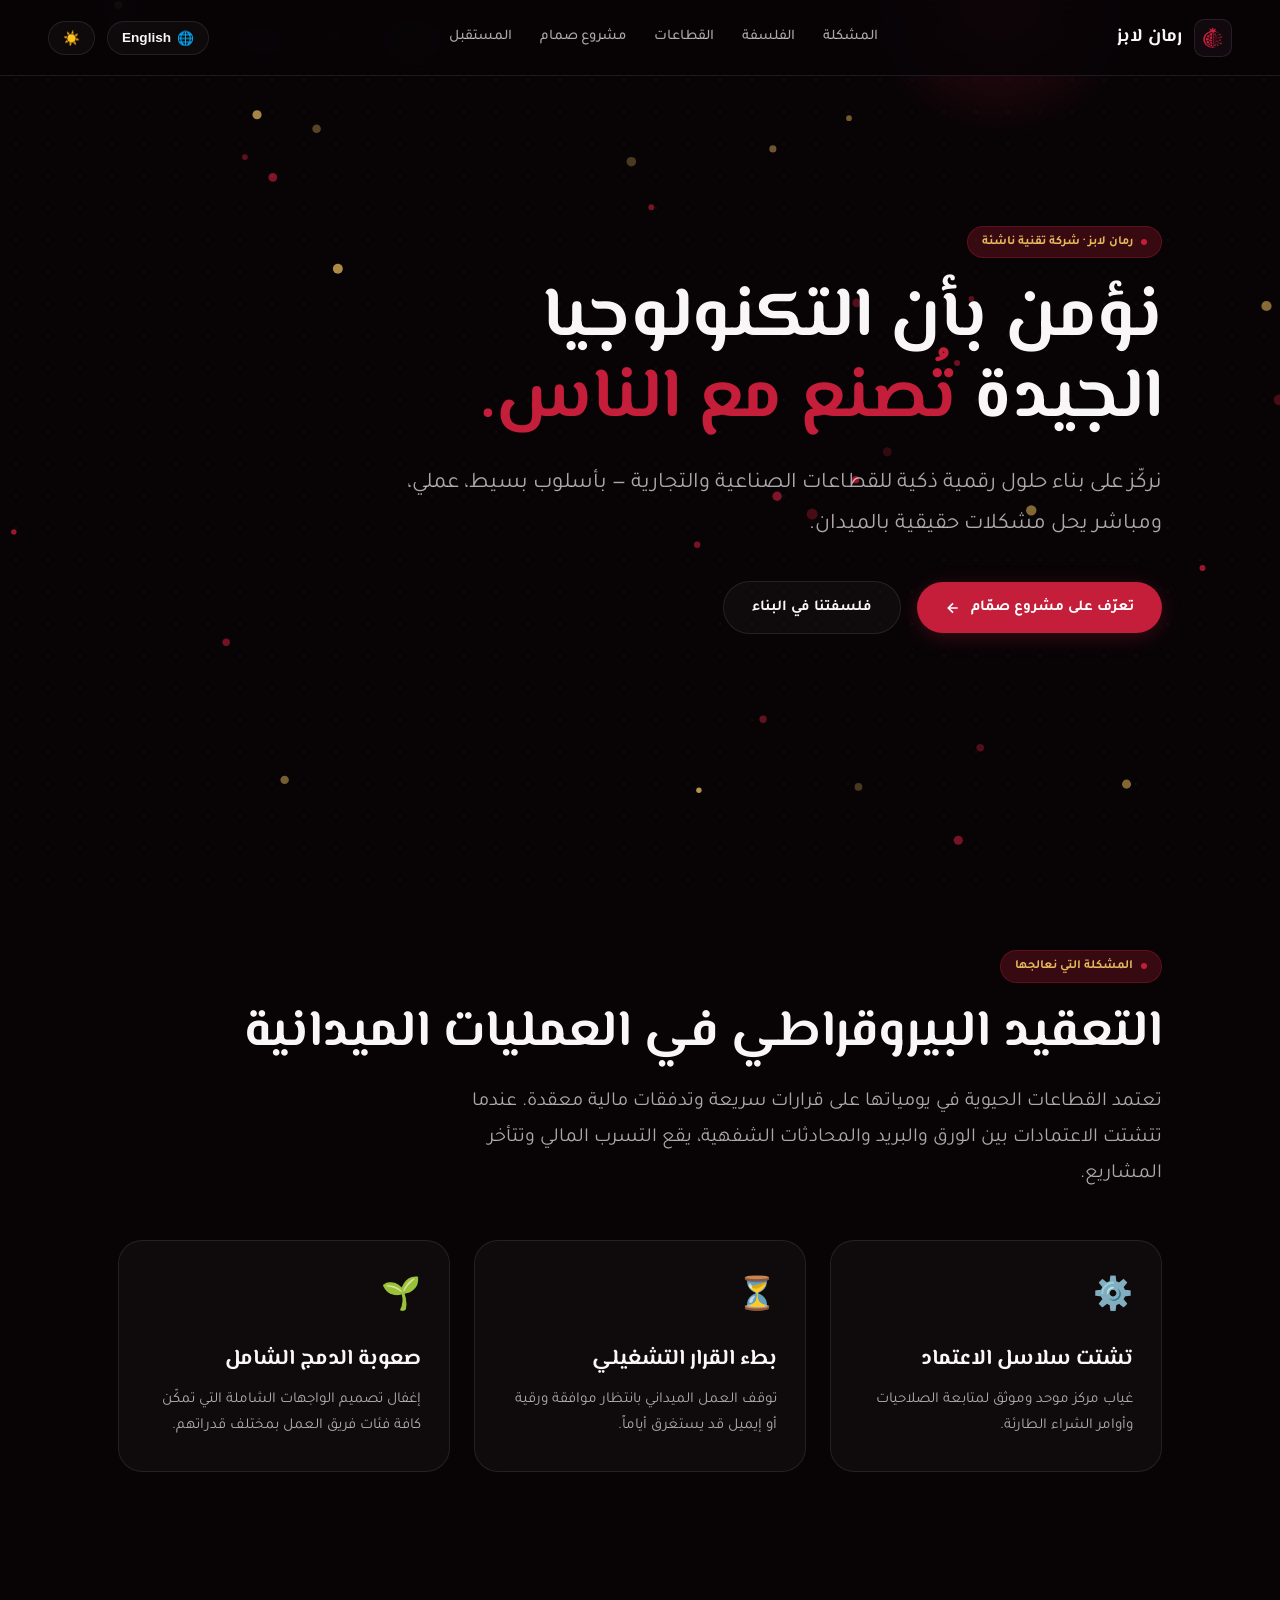
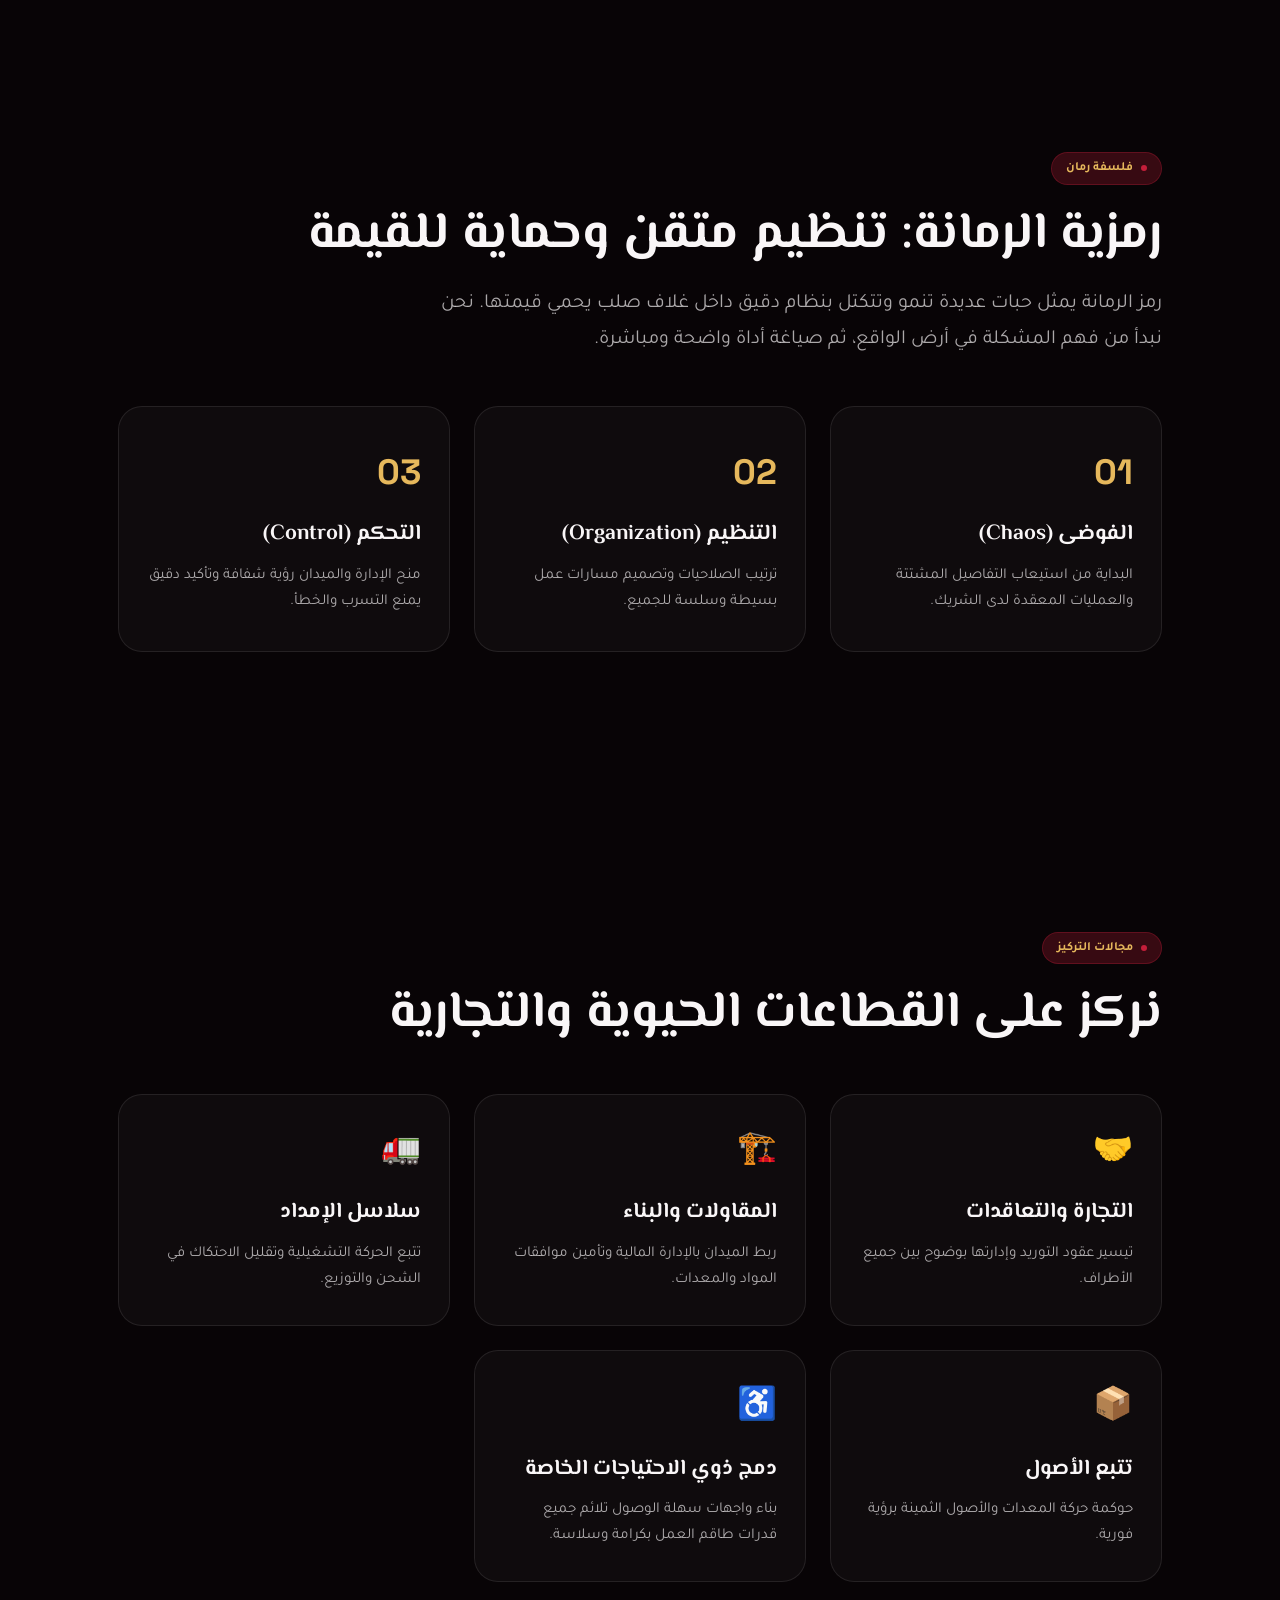
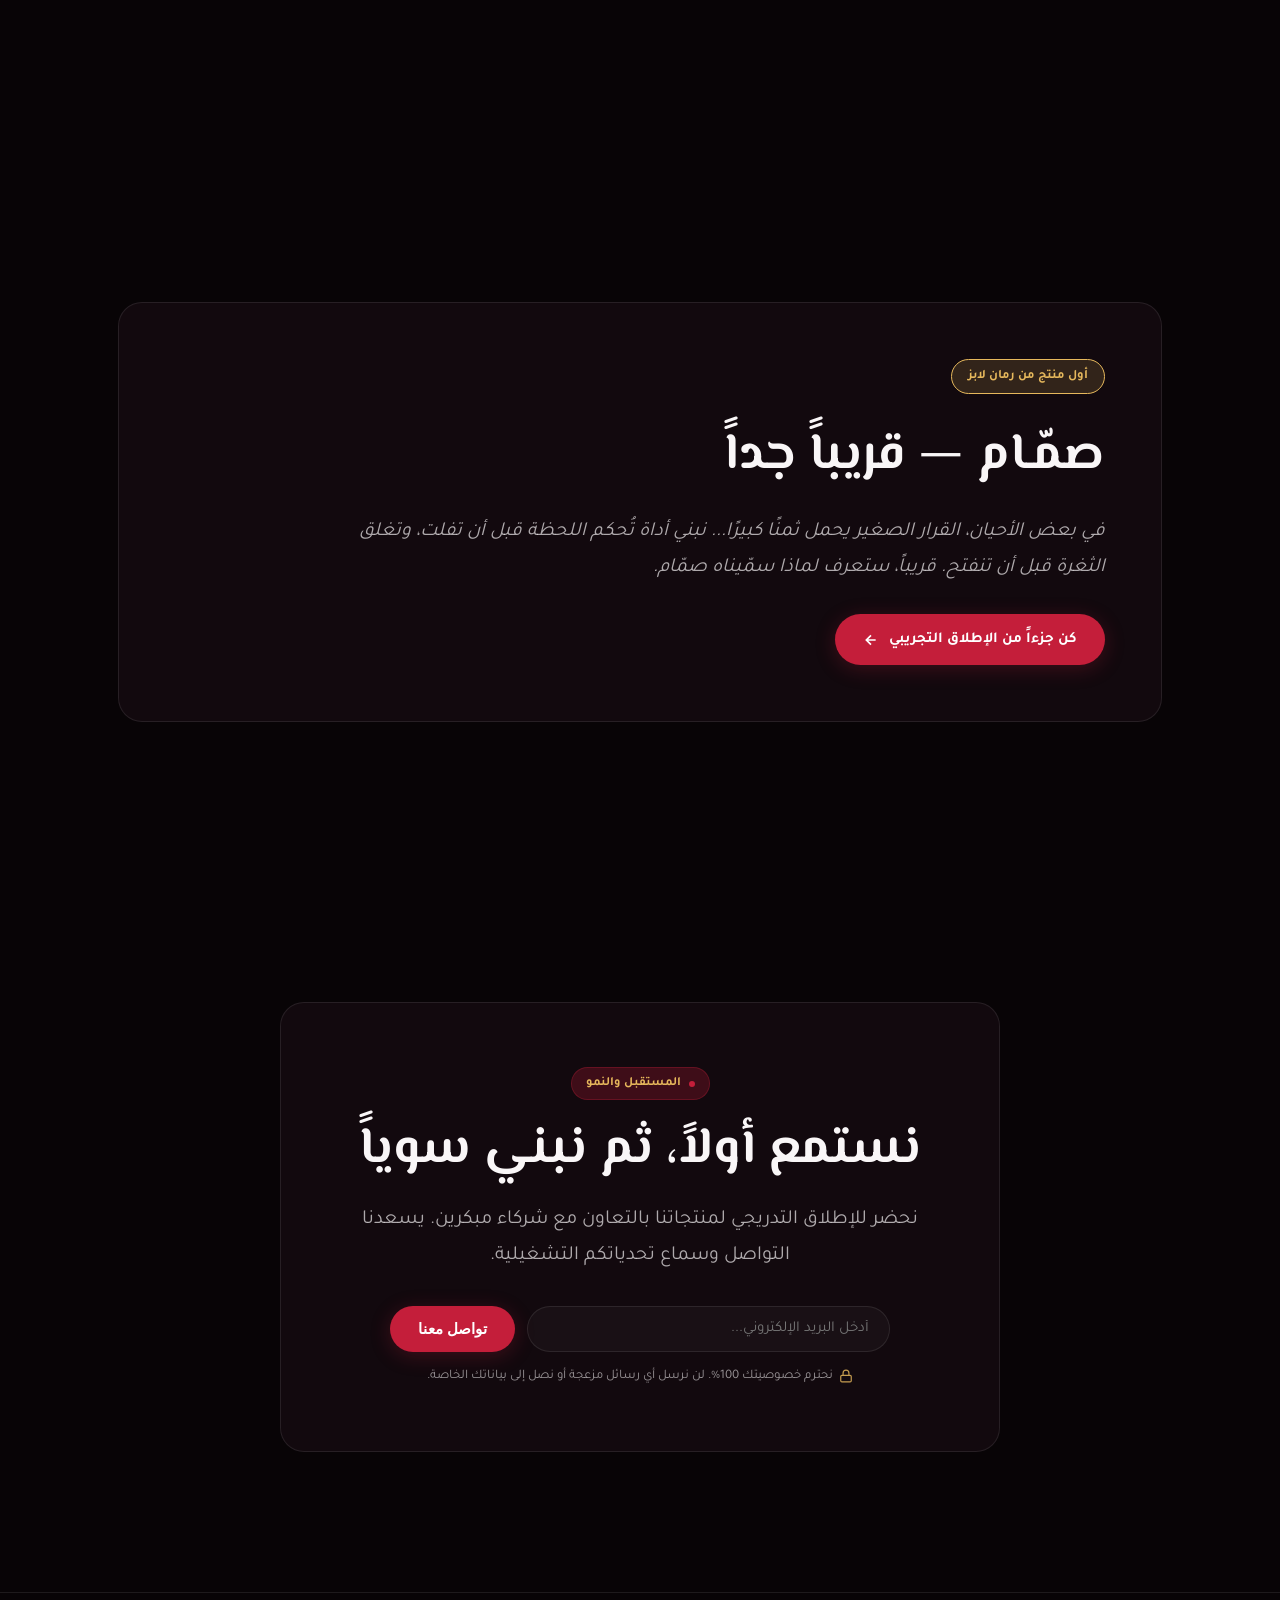
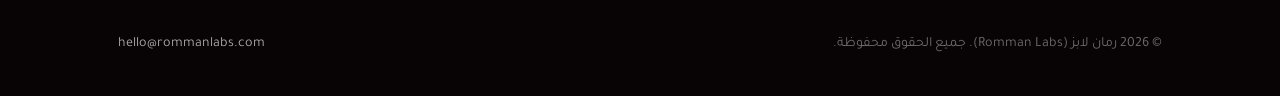
==== index.html @ 01fc0a78 "ux: add privacy micro-copy and trust guarantees under contact form" ====
<!DOCTYPE html>
<html lang="ar" dir="rtl" data-theme="dark">

<head>
  <meta charset="UTF-8" />
  <meta name="viewport" content="width=device-width, initial-scale=1.0" />
  <title>رمان لابز | Romman Labs — حلول رقمية ذكية للقطاعات الصناعية والتجارية</title>
  <meta name="description"
    content="رمان لابز — نؤمن بأن التكنولوجيا الجيدة تُصنع مع الناس. نركّز على بناء حلول رقمية ذكية للقطاعات الصناعية والتجارية. أول منتج: صمام." />
  <meta name="theme-color" content="#080406" />

  <!-- Favicon -->
  <link rel="icon" type="image/svg+xml" href="logo.svg" />

  <!-- CSS Stylesheet -->
  <link rel="stylesheet" href="styles.css" />
</head>

<body>

  <!-- Background Ambient Layers -->
  <canvas id="hero-canvas"></canvas>
  <div class="ambient-grid"></div>
  <div class="cursor-follower" id="cursor-follower"></div>

  <!-- Navigation Header -->
  <header class="site-header">
    <a href="#" class="brand-wrapper">
      <div class="brand-logo-frame">
        <img src="logo.svg" alt="Romman Labs Logo" />
      </div>
      <span class="brand-title" data-ar="رمان لابز" data-en="Romman Labs">رمان لابز</span>
    </a>

    <nav aria-label="Main Navigation">
      <ul class="nav-menu">
        <li><a href="#problem" class="nav-link" data-ar="المشكلة" data-en="The Problem">المشكلة</a></li>
        <li><a href="#philosophy" class="nav-link" data-ar="الفلسفة" data-en="Philosophy">الفلسفة</a></li>
        <li><a href="#sectors" class="nav-link" data-ar="القطاعات" data-en="Sectors">القطاعات</a></li>
        <li><a href="#samaam" class="nav-link" data-ar="مشروع صمام" data-en="Project Samaam">مشروع صمام</a></li>
        <li><a href="#future" class="nav-link" data-ar="المستقبل" data-en="The Future">المستقبل</a></li>
      </ul>
    </nav>

    <div class="header-controls">
      <button class="control-btn" id="lang-toggle" aria-label="Switch Language">
        🌐 <span id="lang-text">English</span>
      </button>

      <button class="control-btn" id="theme-toggle" aria-label="Switch Theme">
        <span id="theme-icon">☀️</span>
      </button>
    </div>
  </header>

  <main>
    <!-- HERO SECTION -->
    <section class="hero-section">
      <div class="container">
        <div class="hero-content">
          <div class="eyebrow-pill reveal-on-scroll">
            <span class="seed-dot"></span>
            <span data-ar="رمان لابز · شركة تقنية ناشئة" data-en="ROMMAN LABS · PRE-LAUNCH TECH">رمان لابز · شركة تقنية ناشئة</span>
          </div>

          <h1 class="hero-title reveal-on-scroll">
            <span data-ar="نؤمن بأن التكنولوجيا الجيدة" data-en="We believe good technology">نؤمن بأن التكنولوجيا الجيدة</span>
            <span class="highlight-text" data-ar="تُصنع مع الناس." data-en="is built alongside people.">تُصنع مع الناس.</span>
          </h1>

          <p class="hero-desc reveal-on-scroll"
             data-ar="نركّز على بناء حلول رقمية ذكية للقطاعات الصناعية والتجارية — بأسلوب بسيط، عملي، ومباشر يحل مشكلات حقيقية بالميدان."
             data-en="We focus on building smart digital solutions for industrial and commercial sectors — grounded, human, and practical.">
            نركّز على بناء حلول رقمية ذكية للقطاعات الصناعية والتجارية — بأسلوب بسيط، عملي، ومباشر يحل مشكلات حقيقية بالميدان.
          </p>

          <div class="hero-actions reveal-on-scroll">
            <a href="#samaam" class="btn-primary">
              <span data-ar="تعرّف على مشروع صمّام" data-en="Discover Project Samaam">تعرّف على مشروع صمّام</span>
              <svg width="16" height="16" viewBox="0 0 24 24" fill="none" stroke="currentColor" stroke-width="2.5">
                <path d="M19 12H5M12 19l-7-7 7-7"/>
              </svg>
            </a>

            <a href="#philosophy" class="btn-secondary">
              <span data-ar="فلسفتنا في البناء" data-en="Our Philosophy">فلسفتنا في البناء</span>
            </a>
          </div>
        </div>
      </div>
    </section>

    <!-- SECTION 1: THE PROBLEM (المشكلة) -->
    <section id="problem">
      <div class="container">
        <div class="eyebrow-pill reveal-on-scroll">
          <span class="seed-dot"></span>
          <span data-ar="المشكلة التي نعالجها" data-en="THE PROBLEM WE ADDRESS">المشكلة التي نعالجها</span>
        </div>

        <h2 class="heading-section reveal-on-scroll"
            data-ar="التعقيد البيروقراطي في العمليات الميدانية"
            data-en="Operational friction in the field">
          التعقيد البيروقراطي في العمليات الميدانية
        </h2>

        <p class="subheading-section reveal-on-scroll"
           data-ar="تعتمد القطاعات الحيوية في يومياتها على قرارات سريعة وتدفقات مالية معقدة. عندما تتشتت الاعتمادات بين الورق والبريد والمحادثات الشفهية، يقع التسرب المالي وتتأخر المشاريع."
           data-en="Heavy industries rely daily on fast decisions and complex approvals. When channels get scattered across paper and emails, financial leaks happen and progress slows down.">
          تعتمد القطاعات الحيوية في يومياتها على قرارات سريعة وتدفقات مالية معقدة. عندما تتشتت الاعتمادات بين الورق والبريد والمحادثات الشفهية، يقع التسرب المالي وتتأخر المشاريع.
        </p>

        <div class="cards-grid">
          <div class="card-item reveal-on-scroll">
            <div class="card-icon">⚙️</div>
            <h3 class="card-title" data-ar="تشتت سلاسل الاعتماد" data-en="Scattered Approval Loops">تشتت سلاسل الاعتماد</h3>
            <p class="card-desc"
               data-ar="غياب مركز موحد وموثق لمتابعة الصلاحيات وأوامر الشراء الطارئة."
               data-en="Lack of a single transparent hub for emergency purchasing and approvals.">
              غياب مركز موحد وموثق لمتابعة الصلاحيات وأوامر الشراء الطارئة.
            </p>
          </div>

          <div class="card-item reveal-on-scroll">
            <div class="card-icon">⏳</div>
            <h3 class="card-title" data-ar="بطء القرار التشغيلي" data-en="Operational Delay">بطء القرار التشغيلي</h3>
            <p class="card-desc"
               data-ar="توقف العمل الميداني بانتظار موافقة ورقية أو إيميل قد يستغرق أياماً."
               data-en="Field work coming to a halt while waiting for paper or email sign-offs.">
              توقف العمل الميداني بانتظار موافقة ورقية أو إيميل قد يستغرق أياماً.
            </p>
          </div>

          <div class="card-item reveal-on-scroll">
            <div class="card-icon">🌱</div>
            <h3 class="card-title" data-ar="صعوبة الدمج الشامل" data-en="Accessibility Gaps">صعوبة الدمج الشامل</h3>
            <p class="card-desc"
               data-ar="إغفال تصميم الواجهات الشاملة التي تمكّن كافة فئات فريق العمل بمختلف قدراتهم."
               data-en="Neglecting inclusive design that empowers team members of all abilities.">
              إغفال تصميم الواجهات الشاملة التي تمكّن كافة فئات فريق العمل بمختلف قدراتهم.
            </p>
          </div>
        </div>
      </div>
    </section>

    <!-- SECTION 2: PHILOSOPHY (الفلسفة) -->
    <section id="philosophy">
      <div class="container">
        <div class="eyebrow-pill reveal-on-scroll">
          <span class="seed-dot"></span>
          <span data-ar="فلسفة رمان" data-en="OUR PHILOSOPHY">فلسفة رمان</span>
        </div>

        <h2 class="heading-section reveal-on-scroll"
            data-ar="رمزية الرمانة: تنظيم متقن وحماية للقيمة"
            data-en="The Pomegranate Metaphor: Organization & Care">
          رمزية الرمانة: تنظيم متقن وحماية للقيمة
        </h2>

        <p class="subheading-section reveal-on-scroll"
           data-ar="رمز الرمانة يمثل حبات عديدة تنمو وتتكتل بنظام دقيق داخل غلاف صلب يحمي قيمتها. نحن نبدأ من فهم المشكلة في أرض الواقع، ثم صياغة أداة واضحة ومباشرة."
           data-en="The pomegranate represents organized seeds gathered with structure under a protective shell. We start by listening in the field, then building precise tools.">
          رمز الرمانة يمثل حبات عديدة تنمو وتتكتل بنظام دقيق داخل غلاف صلب يحمي قيمتها. نحن نبدأ من فهم المشكلة في أرض الواقع، ثم صياغة أداة واضحة ومباشرة.
        </p>

        <div class="philosophy-grid">
          <div class="step-card reveal-on-scroll">
            <div class="step-num">01</div>
            <h3 class="card-title" data-ar="الفوضى (Chaos)" data-en="Chaos">الفوضى (Chaos)</h3>
            <p class="card-desc"
               data-ar="البداية من استيعاب التفاصيل المشتتة والعمليات المعقدة لدى الشريك."
               data-en="Understanding scattered details and complex operational reality.">
              البداية من استيعاب التفاصيل المشتتة والعمليات المعقدة لدى الشريك.
            </p>
          </div>

          <div class="step-card reveal-on-scroll">
            <div class="step-num">02</div>
            <h3 class="card-title" data-ar="التنظيم (Organization)" data-en="Organization">التنظيم (Organization)</h3>
            <p class="card-desc"
               data-ar="ترتيب الصلاحيات وتصميم مسارات عمل بسيطة وسلسة للجميع."
               data-en="Structuring approvals into clean, accessible workflows for everyone.">
              ترتيب الصلاحيات وتصميم مسارات عمل بسيطة وسلسة للجميع.
            </p>
          </div>

          <div class="step-card reveal-on-scroll">
            <div class="step-num">03</div>
            <h3 class="card-title" data-ar="التحكم (Control)" data-en="Control">التحكم (Control)</h3>
            <p class="card-desc"
               data-ar="منح الإدارة والميدان رؤية شفافة وتأكيد دقيق يمنع التسرب والخطأ."
               data-en="Giving leaders and field teams full transparency and confidence.">
              منح الإدارة والميدان رؤية شفافة وتأكيد دقيق يمنع التسرب والخطأ.
            </p>
          </div>
        </div>
      </div>
    </section>

    <!-- SECTION 3: SECTORS (القطاعات والمجالات) -->
    <section id="sectors">
      <div class="container">
        <div class="eyebrow-pill reveal-on-scroll">
          <span class="seed-dot"></span>
          <span data-ar="مجالات التركيز" data-en="SECTORS & FOCUS AREAS">مجالات التركيز</span>
        </div>

        <h2 class="heading-section reveal-on-scroll"
            data-ar="نركز على القطاعات الحيوية والتجارية"
            data-en="Focusing on essential sectors">
          نركز على القطاعات الحيوية والتجارية
        </h2>

        <div class="cards-grid">
          <div class="card-item reveal-on-scroll">
            <div class="card-icon">🤝</div>
            <h3 class="card-title" data-ar="التجارة والتعاقدات" data-en="Commerce & Contracting">التجارة والتعاقدات</h3>
            <p class="card-desc"
               data-ar="تيسير عقود التوريد وإدارتها بوضوح بين جميع الأطراف."
               data-en="Streamlining vendor contracts and commercial supply agreements.">
              تيسير عقود التوريد وإدارتها بوضوح بين جميع الأطراف.
            </p>
          </div>

          <div class="card-item reveal-on-scroll">
            <div class="card-icon">🏗️</div>
            <h3 class="card-title" data-ar="المقاولات والبناء" data-en="Construction & Building">المقاولات والبناء</h3>
            <p class="card-desc"
               data-ar="ربط الميدان بالإدارة المالية وتأمين موافقات المواد والمعدات."
               data-en="Connecting field sites with finance to secure material sign-offs.">
              ربط الميدان بالإدارة المالية وتأمين موافقات المواد والمعدات.
            </p>
          </div>

          <div class="card-item reveal-on-scroll">
            <div class="card-icon">🚛</div>
            <h3 class="card-title" data-ar="سلاسل الإمداد" data-en="Supply Chain & Logistics">سلاسل الإمداد</h3>
            <p class="card-desc"
               data-ar="تتبع الحركة التشغيلية وتقليل الاحتكاك في الشحن والتوزيع."
               data-en="Reducing operational friction across distribution and shipping.">
              تتبع الحركة التشغيلية وتقليل الاحتكاك في الشحن والتوزيع.
            </p>
          </div>

          <div class="card-item reveal-on-scroll">
            <div class="card-icon">📦</div>
            <h3 class="card-title" data-ar="تتبع الأصول" data-en="Asset Tracking">تتبع الأصول</h3>
            <p class="card-desc"
               data-ar="حوكمة حركة المعدات والأصول الثمينة برؤية فورية."
               data-en="Real-time visibility over valuable equipment and company assets.">
              حوكمة حركة المعدات والأصول الثمينة برؤية فورية.
            </p>
          </div>

          <div class="card-item reveal-on-scroll">
            <div class="card-icon">♿</div>
            <h3 class="card-title" data-ar="دمج ذوي الاحتياجات الخاصة" data-en="Inclusive Design & Accessibility">دمج ذوي الاحتياجات الخاصة</h3>
            <p class="card-desc"
               data-ar="بناء واجهات سهلة الوصول تلائم جميع قدرات طاقم العمل بكرامة وسلاسة."
               data-en="Designing accessible software that empowers every team member with dignity.">
              بناء واجهات سهلة الوصول تلائم جميع قدرات طاقم العمل بكرامة وسلاسة.
            </p>
          </div>
        </div>
      </div>
    </section>

    <!-- SECTION 4: PROJECT SAMAAM (مشروع صمام) -->
    <section id="samaam">
      <div class="container">
        <div class="samaam-card reveal-on-scroll">
          <div class="samaam-badge" data-ar="أول منتج من رمان لابز" data-en="FIRST PRODUCT BY ROMMAN LABS">أول منتج من رمان لابز</div>

          <h2 class="samaam-title">
            <span data-ar="صمّـام — قريباً جداً" data-en="Samaam — Coming Very Soon">صمّـام — قريباً جداً</span>
          </h2>

          <p class="subheading-section" style="margin-bottom: 28px; font-style: italic;"
             data-ar="في بعض الأحيان، القرار الصغير يحمل ثمنًا كبيرًا... نبني أداة تُحكم اللحظة قبل أن تفلت، وتغلق الثغرة قبل أن تنفتح. قريباً، ستعرف لماذا سمّيناه صمّام."
             data-en="Sometimes a single decision carries an immense cost... We are crafting a tool to catch the moment before it slips away. Coming soon — you will discover why we named it Samaam.">
            في بعض الأحيان، القرار الصغير يحمل ثمنًا كبيرًا... نبني أداة تُحكم اللحظة قبل أن تفلت، وتغلق الثغرة قبل أن تنفتح. قريباً، ستعرف لماذا سمّيناه صمّام.
          </p>

          <a href="#future" class="btn-primary">
            <span data-ar="كن جزءاً من الإطلاق التجريبي" data-en="Join Early Private Testing">كن جزءاً من الإطلاق التجريبي</span>
            <svg width="16" height="16" viewBox="0 0 24 24" fill="none" stroke="currentColor" stroke-width="2.5">
              <path d="M19 12H5M12 19l-7-7 7-7"/>
            </svg>
          </a>
        </div>
      </div>
    </section>

    <!-- SECTION 5: THE FUTURE (المستقبل والتواصل) -->
    <section id="future">
      <div class="container">
        <div class="cta-box reveal-on-scroll">
          <div class="eyebrow-pill">
            <span class="seed-dot"></span>
            <span data-ar="المستقبل والنمو" data-en="THE FUTURE & GROWTH">المستقبل والنمو</span>
          </div>

          <h2 class="heading-section" data-ar="نستمع أولاً، ثم نبني سوياً" data-en="We listen first, then build together">
            نستمع أولاً، ثم نبني سوياً
          </h2>

          <p class="subheading-section" style="margin: 0 auto 32px;"
             data-ar="نحضر للإطلاق التدريجي لمنتجاتنا بالتعاون مع شركاء مبكرين. يسعدنا التواصل وسماع تحدياتكم التشغيلية."
             data-en="We are preparing for our gradual rollout alongside early partners. We would love to listen to your operational challenges.">
            نحضر للإطلاق التدريجي لمنتجاتنا بالتعاون مع شركاء مبكرين. يسعدنا التواصل وسماع تحدياتكم التشغيلية.
          </p>

          <form class="form-group" id="contact-form">
            <!-- Honeypot Field (حماية من السبام) -->
            <input type="text" name="_honey" id="contact-honey" style="display:none !important;" tabindex="-1" autocomplete="off" />
            <input type="email" id="contact-email" class="email-input" placeholder="أدخل البريد الإلكتروني..." data-ar="أدخل البريد الإلكتروني..." data-en="Enter your email address..." required />
            <button type="submit" id="contact-submit" class="btn-primary">
              <span data-ar="تواصل معنا" data-en="Get in Touch">تواصل معنا</span>
            </button>
          </form>
          
          <div class="privacy-note" id="privacy-note">
            <svg width="14" height="14" viewBox="0 0 24 24" fill="none" stroke="currentColor" stroke-width="2">
              <rect x="3" y="11" width="18" height="11" rx="2" ry="2"></rect>
              <path d="M7 11V7a5 5 0 0 1 10 0v4"></path>
            </svg>
            <span data-ar="نحترم خصوصيتك 100%. لن نرسل أي رسائل مزعجة أو نصل إلى بياناتك الخاصة." data-en="100% Privacy guaranteed. Zero spam, zero data sharing.">نحترم خصوصيتك 100%. لن نرسل أي رسائل مزعجة أو نصل إلى بياناتك الخاصة.</span>
          </div>

          <div id="form-feedback" class="form-feedback-card"></div>
        </div>
      </div>
    </section>
  </main>

  <!-- SITE FOOTER -->
  <footer class="site-footer">
    <div class="container footer-inner">
      <div>
        <span data-ar="© 2026 رمان لابز (Romman Labs). جميع الحقوق محفوظة." data-en="© 2026 Romman Labs. All rights reserved.">© 2026 رمان لابز (Romman Labs). جميع الحقوق محفوظة.</span>
      </div>
      <div>
        <a href="mailto:hello@rommanlabs.com" style="color: var(--text-muted); text-decoration: none;">hello@rommanlabs.com</a>
      </div>
    </div>
  </footer>

  <!-- JavaScript -->
  <script src="script.js"></script>
</body>

</html>
---- styles.css ----
/* ==========================================================================
   ROMMAN LABS — Clean, Human, Accessible Design System
   Inspired by Linear, Stripe & Vercel
   ========================================================================== */

@import url('https://fonts.googleapis.com/css2?family=El+Messiri:wght@500;600;700&family=Tajawal:wght@300;400;500;700;800&family=Plus+Jakarta+Sans:wght@400;500;600;700&family=Space+Grotesk:wght@500;700&display=swap');

:root {
  /* Dark Theme Default Variables */
  --bg-color: #080406;
  --surface-color: #12090e;
  --surface-hover: #1c0d16;
  --card-bg: rgba(255, 255, 255, 0.03);
  --card-border: rgba(255, 255, 255, 0.09);

  --text-main: #f9f6f7;
  --text-muted: rgba(249, 246, 247, 0.68);
  --text-dim: rgba(249, 246, 247, 0.42);

  --pomegranate: #c41e3a;
  --pomegranate-light: #e62e4d;
  --pomegranate-glow: rgba(196, 30, 58, 0.25);
  
  --gold: #e6b85c;
  --gold-glow: rgba(230, 184, 92, 0.2);

  --header-bg: rgba(8, 4, 6, 0.85);

  --font-arabic-title: 'El Messiri', serif;
  --font-arabic-body: 'Tajawal', sans-serif;
  --font-latin-title: 'Space Grotesk', sans-serif;
  --font-latin-body: 'Plus Jakarta Sans', sans-serif;

  --ease-expo: cubic-bezier(0.16, 1, 0.3, 1);
  --radius-sm: 8px;
  --radius-md: 16px;
  --radius-lg: 24px;
  --radius-full: 9999px;
}

/* Light Theme Variables */
[data-theme="light"] {
  --bg-color: #fcf9f6;
  --surface-color: #f3ede6;
  --surface-hover: #e9e0d5;
  --card-bg: rgba(0, 0, 0, 0.02);
  --card-border: rgba(0, 0, 0, 0.08);

  --text-main: #1c1417;
  --text-muted: rgba(28, 20, 23, 0.72);
  --text-dim: rgba(28, 20, 23, 0.48);

  --pomegranate: #a81730;
  --pomegranate-light: #c41e3a;
  --pomegranate-glow: rgba(168, 23, 48, 0.12);

  --gold: #c29336;
  --gold-glow: rgba(194, 147, 54, 0.15);

  --header-bg: rgba(252, 249, 246, 0.88);
}

*, *::before, *::after {
  box-sizing: border-box;
  margin: 0;
  padding: 0;
}

html {
  scroll-behavior: smooth;
  font-size: 16px;
}

body {
  font-family: var(--font-arabic-body);
  background-color: var(--bg-color);
  color: var(--text-main);
  line-height: 1.65;
  overflow-x: hidden;
  transition: background-color 0.4s ease, color 0.4s ease;
  -webkit-font-smoothing: antialiased;
}

/* English LTR Mode */
html[lang="en"] body {
  font-family: var(--font-latin-body);
  direction: ltr;
}

/* Background Canvas & Grid */
#hero-canvas {
  position: fixed;
  top: 0;
  left: 0;
  width: 100vw;
  height: 100vh;
  pointer-events: none;
  z-index: 1;
}

.ambient-grid {
  position: fixed;
  inset: 0;
  background-image: radial-gradient(var(--card-border) 1px, transparent 0);
  background-size: 32px 32px;
  pointer-events: none;
  z-index: 2;
  opacity: 0.5;
}

.cursor-follower {
  position: fixed;
  width: 280px;
  height: 280px;
  border-radius: 50%;
  background: radial-gradient(circle, var(--pomegranate-glow) 0%, transparent 70%);
  pointer-events: none;
  transform: translate3d(-50%, -50%, 0);
  z-index: 3;
  will-change: transform;
}

/* Container */
.container {
  max-width: 1140px;
  margin: 0 auto;
  padding: 0 clamp(20px, 5vw, 48px);
  width: 100%;
}

/* Navigation Header */
.site-header {
  position: fixed;
  top: 0;
  left: 0;
  right: 0;
  height: 76px;
  z-index: 1000;
  display: flex;
  align-items: center;
  justify-content: space-between;
  padding: 0 clamp(20px, 5vw, 48px);
  background: var(--header-bg);
  backdrop-filter: blur(16px);
  -webkit-backdrop-filter: blur(16px);
  border-bottom: 1px solid var(--card-border);
  transition: all 0.3s ease;
}

.brand-wrapper {
  display: flex;
  align-items: center;
  gap: 12px;
  text-decoration: none;
  color: var(--text-main);
}

.brand-logo-frame {
  width: 38px;
  height: 38px;
  border-radius: 10px;
  background: var(--surface-color);
  border: 1px solid var(--card-border);
  display: flex;
  align-items: center;
  justify-content: center;
  overflow: hidden;
  transition: transform 0.3s ease;
}

.brand-wrapper:hover .brand-logo-frame {
  transform: scale(1.05);
}

.brand-logo-frame img {
  width: 22px;
  height: 22px;
  object-fit: contain;
}

.brand-title {
  font-family: var(--font-arabic-title);
  font-size: 1.15rem;
  font-weight: 700;
}

html[lang="en"] .brand-title {
  font-family: var(--font-latin-title);
}

.nav-menu {
  display: flex;
  align-items: center;
  gap: 28px;
  list-style: none;
}

.nav-link {
  color: var(--text-muted);
  text-decoration: none;
  font-size: 0.92rem;
  font-weight: 500;
  transition: color 0.2s ease;
}

.nav-link:hover {
  color: var(--text-main);
}

.header-controls {
  display: flex;
  align-items: center;
  gap: 12px;
}

.control-btn {
  background: var(--card-bg);
  border: 1px solid var(--card-border);
  color: var(--text-main);
  padding: 8px 14px;
  border-radius: var(--radius-full);
  font-size: 0.85rem;
  font-weight: 600;
  cursor: pointer;
  display: inline-flex;
  align-items: center;
  gap: 6px;
  transition: all 0.2s ease;
}

.control-btn:hover {
  background: var(--surface-hover);
  border-color: var(--pomegranate);
}

/* Sections */
section {
  position: relative;
  z-index: 10;
  padding: clamp(80px, 12vw, 140px) 0;
}

.eyebrow-pill {
  display: inline-flex;
  align-items: center;
  gap: 8px;
  padding: 5px 14px;
  border-radius: var(--radius-full);
  background: var(--pomegranate-glow);
  border: 1px solid rgba(196, 30, 58, 0.3);
  font-size: 0.78rem;
  font-weight: 700;
  color: var(--gold);
  margin-bottom: 20px;
}

.seed-dot {
  width: 6px;
  height: 6px;
  border-radius: 50%;
  background: var(--pomegranate);
}

.heading-section {
  font-family: var(--font-arabic-title);
  font-size: clamp(2.2rem, 4vw, 3.8rem);
  font-weight: 700;
  line-height: 1.2;
  color: var(--text-main);
  margin-bottom: 20px;
}

html[lang="en"] .heading-section {
  font-family: var(--font-latin-title);
}

.subheading-section {
  font-size: clamp(1.05rem, 1.6vw, 1.25rem);
  color: var(--text-muted);
  line-height: 1.8;
  max-width: 68ch;
}

/* Hero Section */
.hero-section {
  min-height: 90vh;
  display: flex;
  align-items: center;
  padding-top: 130px;
  padding-bottom: 80px;
}

.hero-content {
  max-width: 820px;
}

.hero-title {
  font-family: var(--font-arabic-title);
  font-size: clamp(2.8rem, 5.5vw, 5.2rem);
  font-weight: 700;
  line-height: 1.15;
  margin-bottom: 24px;
}

html[lang="en"] .hero-title {
  font-family: var(--font-latin-title);
}

.highlight-text {
  color: var(--pomegranate);
}

.hero-desc {
  font-size: clamp(1.15rem, 2vw, 1.4rem);
  color: var(--text-muted);
  line-height: 1.8;
  margin-bottom: 36px;
}

.hero-actions {
  display: flex;
  flex-wrap: wrap;
  gap: 16px;
  align-items: center;
}

.btn-primary {
  display: inline-flex;
  align-items: center;
  gap: 10px;
  padding: 13px 28px;
  border-radius: var(--radius-full);
  background: var(--pomegranate);
  color: #ffffff;
  font-weight: 700;
  font-size: 0.95rem;
  text-decoration: none;
  border: none;
  cursor: pointer;
  box-shadow: 0 4px 20px var(--pomegranate-glow);
  transition: transform 0.2s ease, background 0.2s ease;
}

.btn-primary:hover {
  transform: translateY(-2px);
  background: var(--pomegranate-light);
}

.btn-secondary {
  display: inline-flex;
  align-items: center;
  gap: 10px;
  padding: 13px 28px;
  border-radius: var(--radius-full);
  background: var(--card-bg);
  border: 1px solid var(--card-border);
  color: var(--text-main);
  font-weight: 600;
  font-size: 0.95rem;
  text-decoration: none;
  transition: all 0.2s ease;
}

.btn-secondary:hover {
  background: var(--surface-hover);
  border-color: var(--gold);
}

/* Cards Grid */
.cards-grid {
  display: grid;
  grid-template-columns: repeat(auto-fit, minmax(280px, 1fr));
  gap: 24px;
  margin-top: 48px;
}

.card-item {
  background: var(--card-bg);
  border: 1px solid var(--card-border);
  border-radius: var(--radius-lg);
  padding: 32px 28px;
  position: relative;
  transition: transform 0.3s ease, border-color 0.3s ease, background 0.3s ease;
}

.card-item:hover {
  transform: translateY(-4px);
  border-color: var(--pomegranate);
  background: var(--surface-color);
}

.card-icon {
  font-size: 2rem;
  margin-bottom: 16px;
  display: inline-block;
}

.card-title {
  font-family: var(--font-arabic-title);
  font-size: 1.35rem;
  font-weight: 700;
  margin-bottom: 10px;
  color: var(--text-main);
}

html[lang="en"] .card-title {
  font-family: var(--font-latin-title);
}

.card-desc {
  color: var(--text-muted);
  font-size: 0.95rem;
  line-height: 1.7;
}

/* Philosophy Steps */
.philosophy-grid {
  display: grid;
  grid-template-columns: repeat(3, 1fr);
  gap: 24px;
  margin-top: 48px;
}

.step-card {
  background: var(--card-bg);
  border: 1px solid var(--card-border);
  border-radius: var(--radius-lg);
  padding: 36px 28px;
}

.step-num {
  font-family: var(--font-latin-title);
  font-size: 2.2rem;
  font-weight: 700;
  color: var(--gold);
  margin-bottom: 16px;
}

/* Samaam Product Card */
.samaam-card {
  background: var(--surface-color);
  border: 1px solid var(--card-border);
  border-radius: var(--radius-lg);
  padding: clamp(32px, 5vw, 56px);
  margin-top: 40px;
  position: relative;
  overflow: hidden;
}

.samaam-badge {
  display: inline-block;
  padding: 6px 16px;
  border-radius: var(--radius-full);
  background: rgba(230, 184, 92, 0.15);
  border: 1px solid var(--gold);
  color: var(--gold);
  font-size: 0.8rem;
  font-weight: 700;
  margin-bottom: 20px;
}

.samaam-title {
  font-family: var(--font-arabic-title);
  font-size: clamp(2.4rem, 4vw, 3.8rem);
  font-weight: 700;
  margin-bottom: 16px;
}

html[lang="en"] .samaam-title {
  font-family: var(--font-latin-title);
}

/* Contact / Registration Form */
.cta-box {
  background: var(--surface-color);
  border: 1px solid var(--card-border);
  border-radius: var(--radius-lg);
  padding: clamp(36px, 6vw, 64px);
  text-align: center;
  max-width: 720px;
  margin: 0 auto;
}

.form-group {
  display: flex;
  gap: 12px;
  margin-top: 32px;
  max-width: 500px;
  margin-left: auto;
  margin-right: auto;
}

.email-input {
  flex: 1;
  padding: 13px 20px;
  border-radius: var(--radius-full);
  background: var(--card-bg);
  border: 1px solid var(--card-border);
  color: var(--text-main);
  font-family: inherit;
  font-size: 0.95rem;
  outline: none;
  transition: border-color 0.2s ease;
}

.email-input:focus {
  border-color: var(--pomegranate);
}

.form-feedback-card {
  margin-top: 24px;
  display: none;
  padding: 20px 24px;
  border-radius: var(--radius-lg);
  text-align: center;
  animation: fadeInFeedback 0.4s ease forwards;
}

@keyframes fadeInFeedback {
  from { opacity: 0; transform: translateY(10px); }
  to { opacity: 1; transform: translateY(0); }
}

.form-feedback-card.success {
  display: flex;
  flex-direction: column;
  align-items: center;
  gap: 10px;
  background: rgba(16, 185, 129, 0.08);
  border: 1px solid rgba(16, 185, 129, 0.3);
  color: #34d399;
}

.form-feedback-card.error {
  display: block;
  background: rgba(239, 68, 68, 0.08);
  border: 1px solid rgba(239, 68, 68, 0.3);
  color: #f87171;
}

.feedback-icon {
  width: 44px;
  height: 44px;
  border-radius: 50%;
  background: rgba(52, 211, 153, 0.15);
  display: flex;
  align-items: center;
  justify-content: center;
  color: #34d399;
  margin-bottom: 4px;
}

.feedback-title {
  font-size: 1.1rem;
  font-weight: 700;
  color: var(--text-main);
}

.feedback-desc {
  font-size: 0.92rem;
  color: var(--text-muted);
  line-height: 1.6;
}

.privacy-note {
  display: flex;
  align-items: center;
  justify-content: center;
  gap: 6px;
  margin-top: 14px;
  font-size: 0.82rem;
  color: var(--text-muted);
  opacity: 0.85;
}

.privacy-note svg {
  color: var(--gold);
  flex-shrink: 0;
}

/* Footer */
.site-footer {
  border-top: 1px solid var(--card-border);
  padding: 40px 0;
  color: var(--text-dim);
  font-size: 0.88rem;
  position: relative;
  z-index: 10;
}

.footer-inner {
  display: flex;
  align-items: center;
  justify-content: space-between;
  flex-wrap: wrap;
  gap: 16px;
}

/* Animations */
.reveal-on-scroll {
  opacity: 0;
  transform: translate3d(0, 24px, 0);
  transition: opacity 0.7s var(--ease-expo), transform 0.7s var(--ease-expo);
}

.reveal-on-scroll.active {
  opacity: 1;
  transform: translate3d(0, 0, 0);
}

/* Responsive */
@media (max-width: 900px) {
  .philosophy-grid {
    grid-template-columns: 1fr;
  }
  
  .nav-menu {
    display: none;
  }

  .form-group {
    flex-direction: column;
  }
}
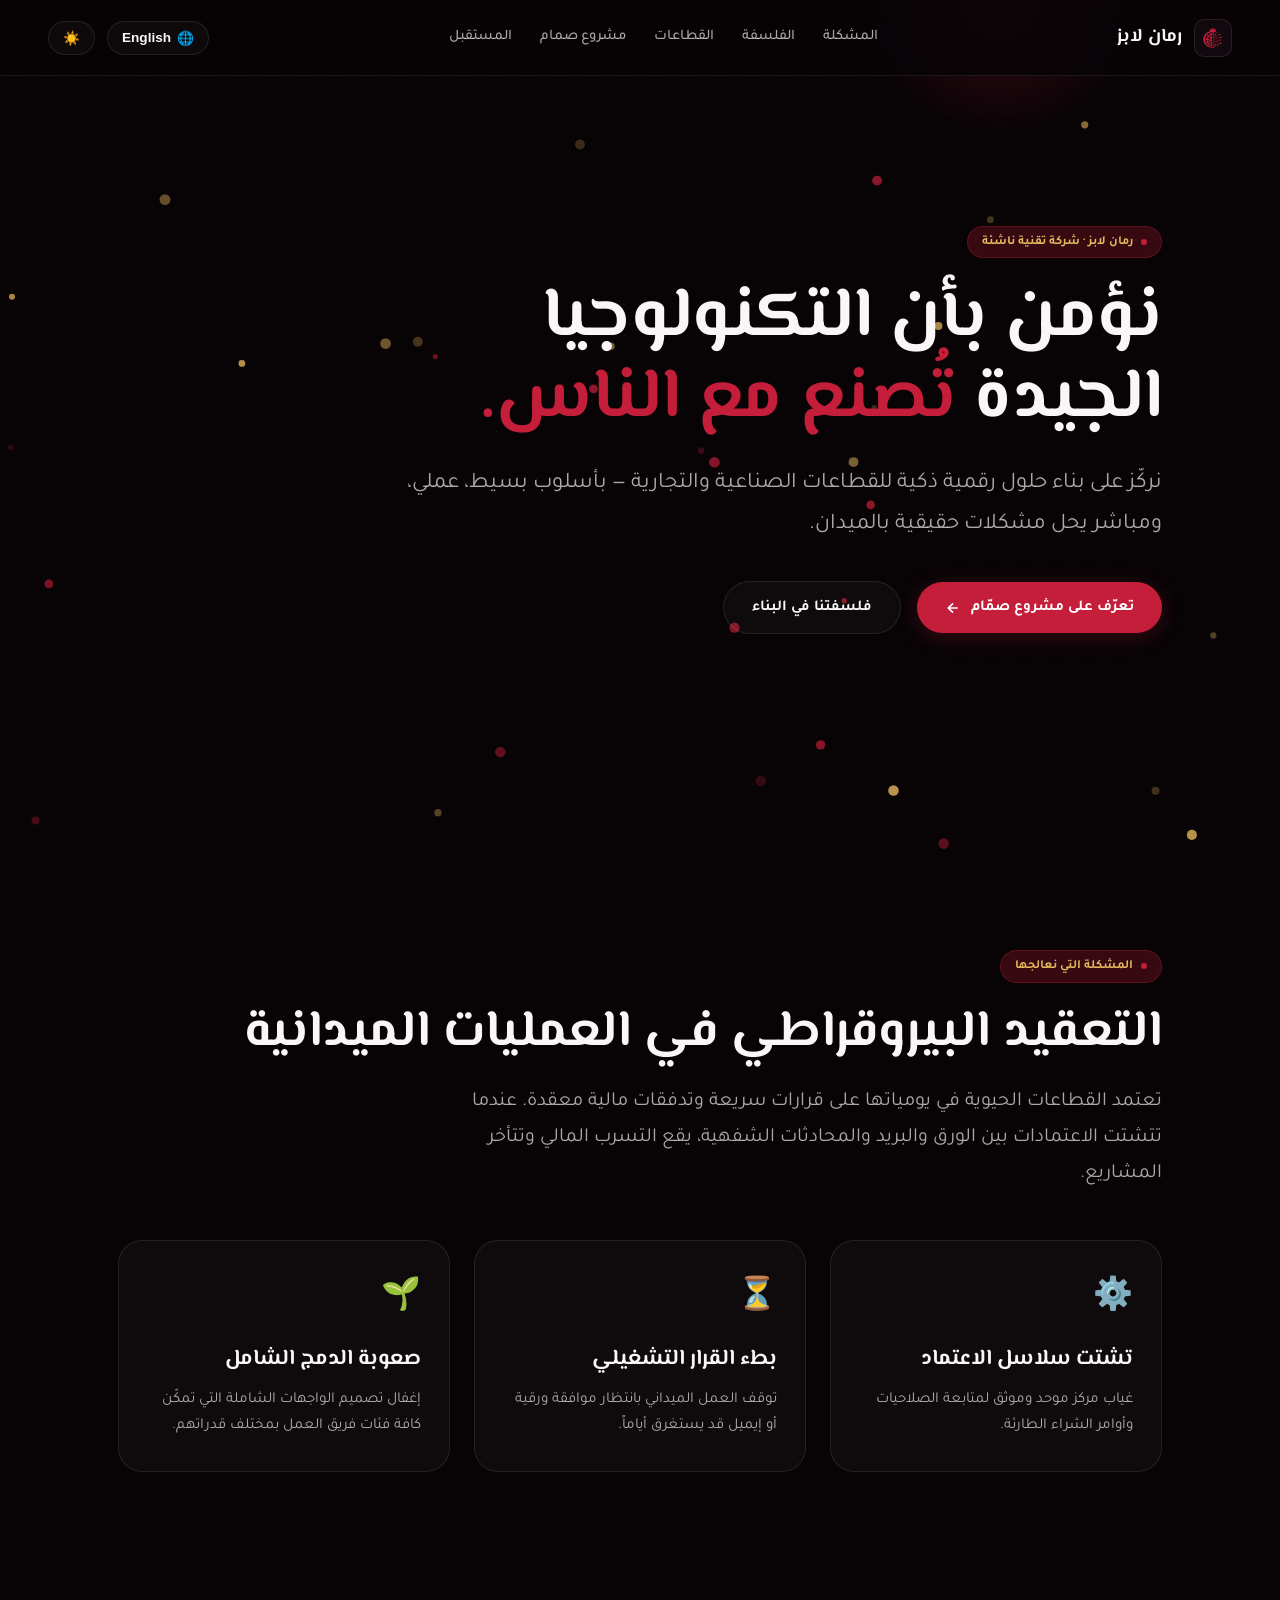
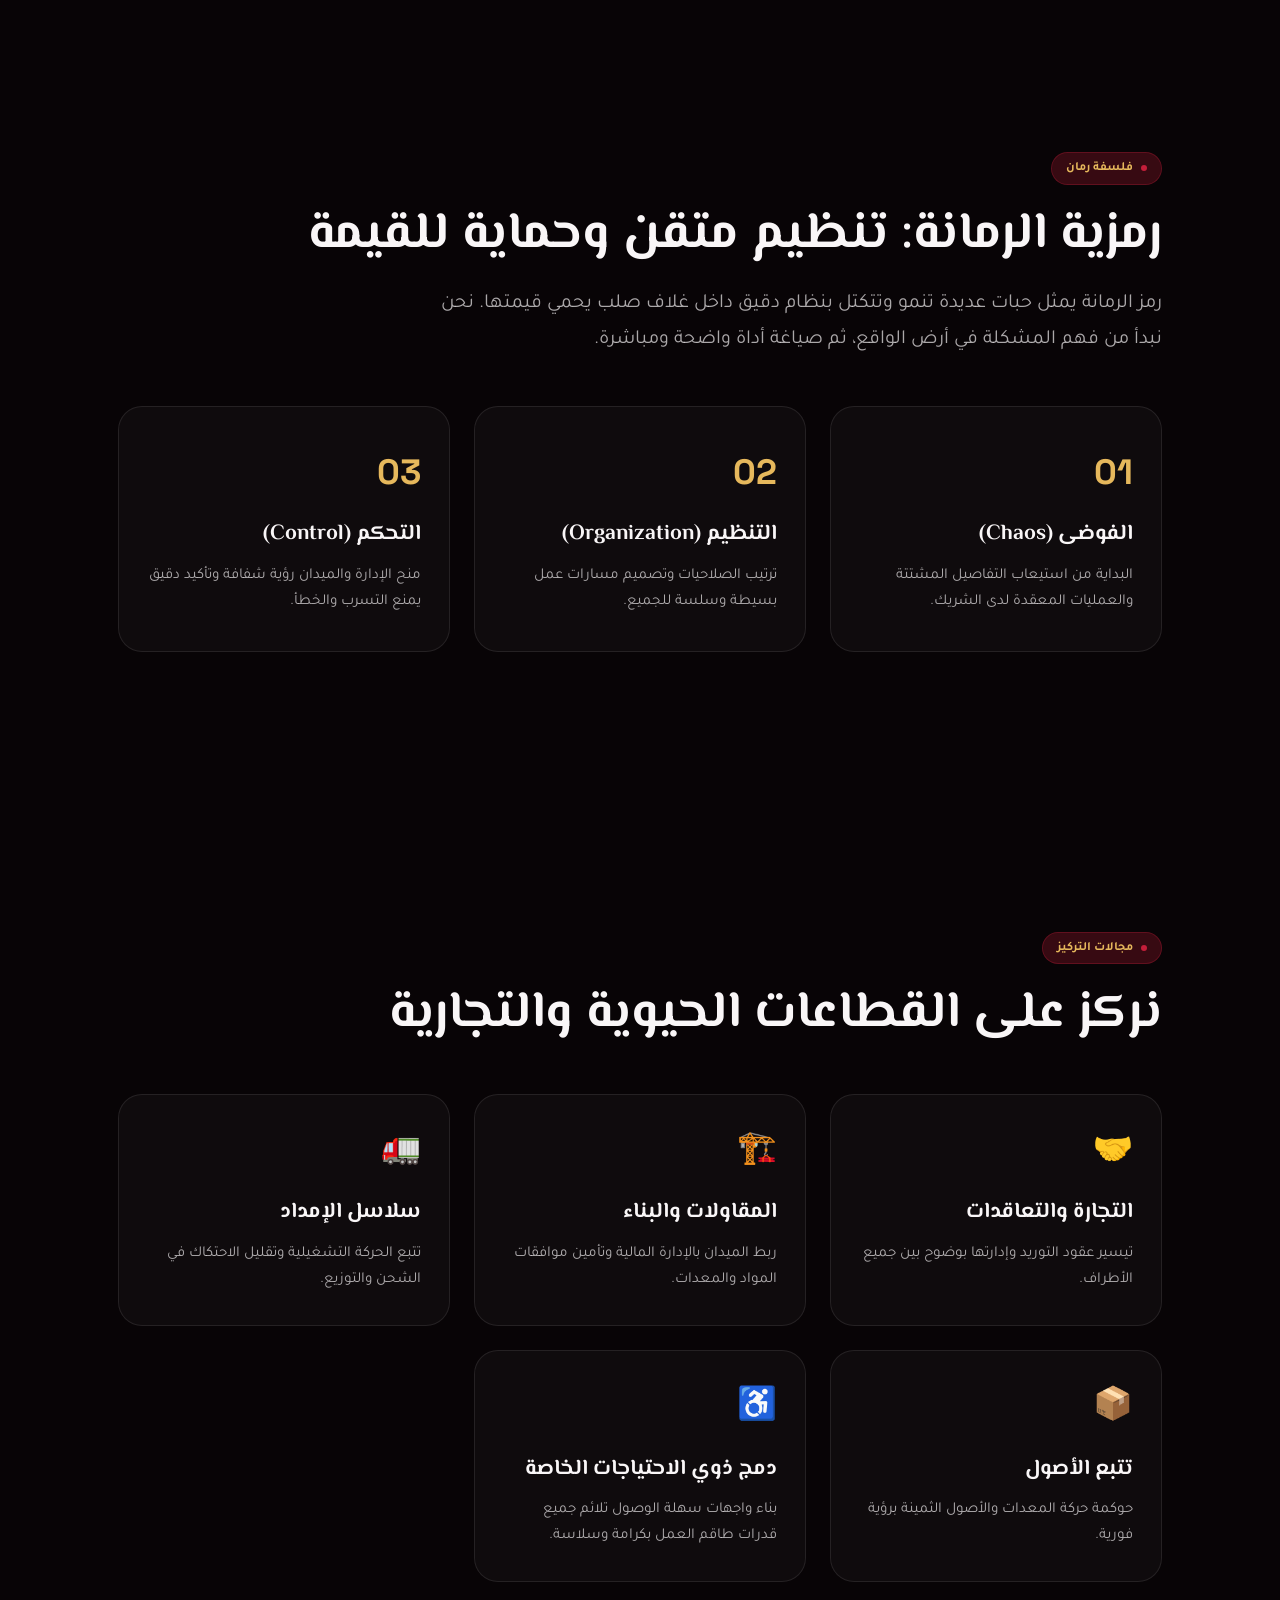
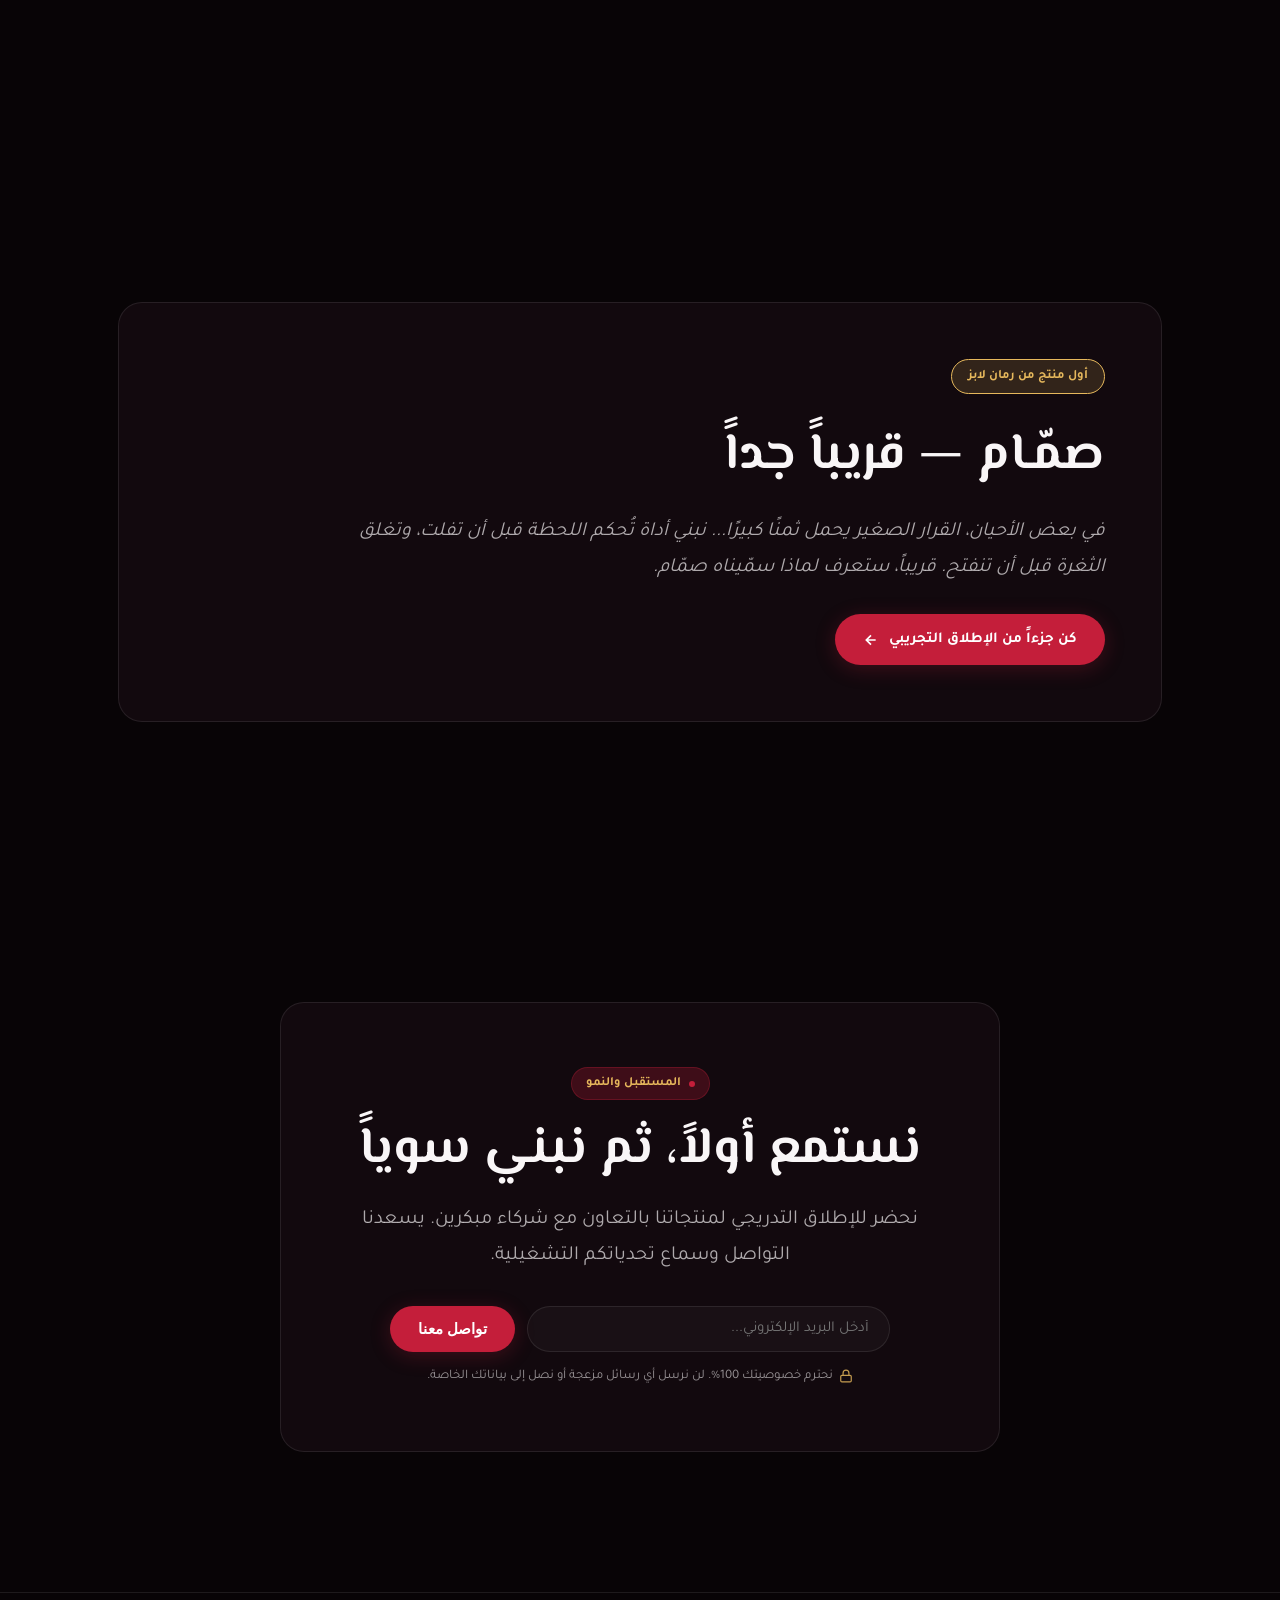
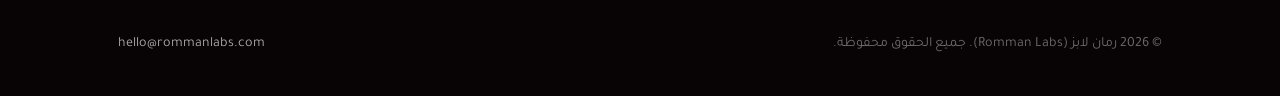
==== commit dde404a9: "copy: polish English translations to native executive tech startup standards" ====
--- a/index.html
+++ b/index.html
@@ -60,17 +60,17 @@
         <div class="hero-content">
           <div class="eyebrow-pill reveal-on-scroll">
             <span class="seed-dot"></span>
-            <span data-ar="رمان لابز · شركة تقنية ناشئة" data-en="ROMMAN LABS · PRE-LAUNCH TECH">رمان لابز · شركة تقنية ناشئة</span>
+            <span data-ar="رمان لابز · شركة تقنية ناشئة" data-en="ROMMAN LABS · PRODUCT TECH LAB">رمان لابز · شركة تقنية ناشئة</span>
           </div>
 
           <h1 class="hero-title reveal-on-scroll">
-            <span data-ar="نؤمن بأن التكنولوجيا الجيدة" data-en="We believe good technology">نؤمن بأن التكنولوجيا الجيدة</span>
+            <span data-ar="نؤمن بأن التكنولوجيا الجيدة" data-en="We believe great technology">نؤمن بأن التكنولوجيا الجيدة</span>
             <span class="highlight-text" data-ar="تُصنع مع الناس." data-en="is built alongside people.">تُصنع مع الناس.</span>
           </h1>
 
           <p class="hero-desc reveal-on-scroll"
              data-ar="نركّز على بناء حلول رقمية ذكية للقطاعات الصناعية والتجارية — بأسلوب بسيط، عملي، ومباشر يحل مشكلات حقيقية بالميدان."
-             data-en="We focus on building smart digital solutions for industrial and commercial sectors — grounded, human, and practical.">
+             data-en="We build purposeful software for industrial and commercial operations — grounded, practical, and designed for real-world impact.">
             نركّز على بناء حلول رقمية ذكية للقطاعات الصناعية والتجارية — بأسلوب بسيط، عملي، ومباشر يحل مشكلات حقيقية بالميدان.
           </p>
 
@@ -100,13 +100,13 @@
 
         <h2 class="heading-section reveal-on-scroll"
             data-ar="التعقيد البيروقراطي في العمليات الميدانية"
-            data-en="Operational friction in the field">
+            data-en="Operational friction in high-stakes environments">
           التعقيد البيروقراطي في العمليات الميدانية
         </h2>
 
         <p class="subheading-section reveal-on-scroll"
            data-ar="تعتمد القطاعات الحيوية في يومياتها على قرارات سريعة وتدفقات مالية معقدة. عندما تتشتت الاعتمادات بين الورق والبريد والمحادثات الشفهية، يقع التسرب المالي وتتأخر المشاريع."
-           data-en="Heavy industries rely daily on fast decisions and complex approvals. When channels get scattered across paper and emails, financial leaks happen and progress slows down.">
+           data-en="Critical industries rely on quick decisions and complex approvals daily. When workflows get scattered across paper, messaging, and emails, capital leaks and operations stall.">
           تعتمد القطاعات الحيوية في يومياتها على قرارات سريعة وتدفقات مالية معقدة. عندما تتشتت الاعتمادات بين الورق والبريد والمحادثات الشفهية، يقع التسرب المالي وتتأخر المشاريع.
         </p>
 
@@ -116,17 +116,17 @@
             <h3 class="card-title" data-ar="تشتت سلاسل الاعتماد" data-en="Scattered Approval Loops">تشتت سلاسل الاعتماد</h3>
             <p class="card-desc"
                data-ar="غياب مركز موحد وموثق لمتابعة الصلاحيات وأوامر الشراء الطارئة."
-               data-en="Lack of a single transparent hub for emergency purchasing and approvals.">
+               data-en="Lack of a unified, auditable hub for urgent purchasing and sign-offs.">
               غياب مركز موحد وموثق لمتابعة الصلاحيات وأوامر الشراء الطارئة.
             </p>
           </div>
 
           <div class="card-item reveal-on-scroll">
             <div class="card-icon">⏳</div>
-            <h3 class="card-title" data-ar="بطء القرار التشغيلي" data-en="Operational Delay">بطء القرار التشغيلي</h3>
+            <h3 class="card-title" data-ar="بطء القرار التشغيلي" data-en="Operational Delays">بطء القرار التشغيلي</h3>
             <p class="card-desc"
                data-ar="توقف العمل الميداني بانتظار موافقة ورقية أو إيميل قد يستغرق أياماً."
-               data-en="Field work coming to a halt while waiting for paper or email sign-offs.">
+               data-en="Field operations grinding to a halt while waiting for manual or email approvals.">
               توقف العمل الميداني بانتظار موافقة ورقية أو إيميل قد يستغرق أياماً.
             </p>
           </div>
@@ -154,13 +154,13 @@
 
         <h2 class="heading-section reveal-on-scroll"
             data-ar="رمزية الرمانة: تنظيم متقن وحماية للقيمة"
-            data-en="The Pomegranate Metaphor: Organization & Care">
+            data-en="The Pomegranate Principle: Structured Harmony & Asset Protection">
           رمزية الرمانة: تنظيم متقن وحماية للقيمة
         </h2>
 
         <p class="subheading-section reveal-on-scroll"
            data-ar="رمز الرمانة يمثل حبات عديدة تنمو وتتكتل بنظام دقيق داخل غلاف صلب يحمي قيمتها. نحن نبدأ من فهم المشكلة في أرض الواقع، ثم صياغة أداة واضحة ومباشرة."
-           data-en="The pomegranate represents organized seeds gathered with structure under a protective shell. We start by listening in the field, then building precise tools.">
+           data-en="A pomegranate holds countlessly structured seeds beneath a protective shell. We begin by listening closely to field operations, then crafting purposeful tools.">
           رمز الرمانة يمثل حبات عديدة تنمو وتتكتل بنظام دقيق داخل غلاف صلب يحمي قيمتها. نحن نبدأ من فهم المشكلة في أرض الواقع، ثم صياغة أداة واضحة ومباشرة.
         </p>
 
@@ -170,7 +170,7 @@
             <h3 class="card-title" data-ar="الفوضى (Chaos)" data-en="Chaos">الفوضى (Chaos)</h3>
             <p class="card-desc"
                data-ar="البداية من استيعاب التفاصيل المشتتة والعمليات المعقدة لدى الشريك."
-               data-en="Understanding scattered details and complex operational reality.">
+               data-en="Unpacking scattered processes and complex operational realities.">
               البداية من استيعاب التفاصيل المشتتة والعمليات المعقدة لدى الشريك.
             </p>
           </div>
@@ -180,7 +180,7 @@
             <h3 class="card-title" data-ar="التنظيم (Organization)" data-en="Organization">التنظيم (Organization)</h3>
             <p class="card-desc"
                data-ar="ترتيب الصلاحيات وتصميم مسارات عمل بسيطة وسلسة للجميع."
-               data-en="Structuring approvals into clean, accessible workflows for everyone.">
+               data-en="Structuring permissions into intuitive, friction-free workflows.">
               ترتيب الصلاحيات وتصميم مسارات عمل بسيطة وسلسة للجميع.
             </p>
           </div>
@@ -190,7 +190,7 @@
             <h3 class="card-title" data-ar="التحكم (Control)" data-en="Control">التحكم (Control)</h3>
             <p class="card-desc"
                data-ar="منح الإدارة والميدان رؤية شفافة وتأكيد دقيق يمنع التسرب والخطأ."
-               data-en="Giving leaders and field teams full transparency and confidence.">
+               data-en="Providing leaders and field teams real-time visibility and full auditability.">
               منح الإدارة والميدان رؤية شفافة وتأكيد دقيق يمنع التسرب والخطأ.
             </p>
           </div>
@@ -208,14 +208,14 @@
 
         <h2 class="heading-section reveal-on-scroll"
             data-ar="نركز على القطاعات الحيوية والتجارية"
-            data-en="Focusing on essential sectors">
+            data-en="Powering Industrial & Commercial Sectors">
           نركز على القطاعات الحيوية والتجارية
         </h2>
 
         <div class="cards-grid">
           <div class="card-item reveal-on-scroll">
             <div class="card-icon">🤝</div>
-            <h3 class="card-title" data-ar="التجارة والتعاقدات" data-en="Commerce & Contracting">التجارة والتعاقدات</h3>
+            <h3 class="card-title" data-ar="التجارة والتعاقدات" data-en="Commerce & Procurement">التجارة والتعاقدات</h3>
             <p class="card-desc"
                data-ar="تيسير عقود التوريد وإدارتها بوضوح بين جميع الأطراف."
                data-en="Streamlining vendor contracts and commercial supply agreements.">
@@ -225,10 +225,10 @@
 
           <div class="card-item reveal-on-scroll">
             <div class="card-icon">🏗️</div>
-            <h3 class="card-title" data-ar="المقاولات والبناء" data-en="Construction & Building">المقاولات والبناء</h3>
+            <h3 class="card-title" data-ar="المقاولات والبناء" data-en="Construction & Contracting">المقاولات والبناء</h3>
             <p class="card-desc"
                data-ar="ربط الميدان بالإدارة المالية وتأمين موافقات المواد والمعدات."
-               data-en="Connecting field sites with finance to secure material sign-offs.">
+               data-en="Connecting job sites with finance to secure material sign-offs seamlessly.">
               ربط الميدان بالإدارة المالية وتأمين موافقات المواد والمعدات.
             </p>
           </div>
@@ -238,17 +238,17 @@
             <h3 class="card-title" data-ar="سلاسل الإمداد" data-en="Supply Chain & Logistics">سلاسل الإمداد</h3>
             <p class="card-desc"
                data-ar="تتبع الحركة التشغيلية وتقليل الاحتكاك في الشحن والتوزيع."
-               data-en="Reducing operational friction across distribution and shipping.">
+               data-en="Minimizing operational friction across shipping and distribution loops.">
               تتبع الحركة التشغيلية وتقليل الاحتكاك في الشحن والتوزيع.
             </p>
           </div>
 
           <div class="card-item reveal-on-scroll">
             <div class="card-icon">📦</div>
-            <h3 class="card-title" data-ar="تتبع الأصول" data-en="Asset Tracking">تتبع الأصول</h3>
+            <h3 class="card-title" data-ar="تتبع الأصول" data-en="Asset Management">تتبع الأصول</h3>
             <p class="card-desc"
                data-ar="حوكمة حركة المعدات والأصول الثمينة برؤية فورية."
-               data-en="Real-time visibility over valuable equipment and company assets.">
+               data-en="Real-time governance and visibility over heavy machinery and high-value assets.">
               حوكمة حركة المعدات والأصول الثمينة برؤية فورية.
             </p>
           </div>
@@ -270,15 +270,15 @@
     <section id="samaam">
       <div class="container">
         <div class="samaam-card reveal-on-scroll">
-          <div class="samaam-badge" data-ar="أول منتج من رمان لابز" data-en="FIRST PRODUCT BY ROMMAN LABS">أول منتج من رمان لابز</div>
+          <div class="samaam-badge" data-ar="أول منتج من رمان لابز" data-en="FLAGSHIP PRODUCT">أول منتج من رمان لابز</div>
 
           <h2 class="samaam-title">
-            <span data-ar="صمّـام — قريباً جداً" data-en="Samaam — Coming Very Soon">صمّـام — قريباً جداً</span>
+            <span data-ar="صمّـام — قريباً جداً" data-en="Samaam — Launching Soon">صمّـام — قريباً جداً</span>
           </h2>
 
           <p class="subheading-section" style="margin-bottom: 28px; font-style: italic;"
              data-ar="في بعض الأحيان، القرار الصغير يحمل ثمنًا كبيرًا... نبني أداة تُحكم اللحظة قبل أن تفلت، وتغلق الثغرة قبل أن تنفتح. قريباً، ستعرف لماذا سمّيناه صمّام."
-             data-en="Sometimes a single decision carries an immense cost... We are crafting a tool to catch the moment before it slips away. Coming soon — you will discover why we named it Samaam.">
+             data-en="Sometimes a minor oversight carries an immense cost. We are building a system to catch critical moments before they slip away — and seal vulnerabilities before they open. Coming soon, you will discover why we called it Samaam.">
             في بعض الأحيان، القرار الصغير يحمل ثمنًا كبيرًا... نبني أداة تُحكم اللحظة قبل أن تفلت، وتغلق الثغرة قبل أن تنفتح. قريباً، ستعرف لماذا سمّيناه صمّام.
           </p>
 
@@ -301,13 +301,13 @@
             <span data-ar="المستقبل والنمو" data-en="THE FUTURE & GROWTH">المستقبل والنمو</span>
           </div>
 
-          <h2 class="heading-section" data-ar="نستمع أولاً، ثم نبني سوياً" data-en="We listen first, then build together">
+          <h2 class="heading-section" data-ar="نستمع أولاً، ثم نبني سوياً" data-en="We Listen First, Then Build Together">
             نستمع أولاً، ثم نبني سوياً
           </h2>
 
           <p class="subheading-section" style="margin: 0 auto 32px;"
              data-ar="نحضر للإطلاق التدريجي لمنتجاتنا بالتعاون مع شركاء مبكرين. يسعدنا التواصل وسماع تحدياتكم التشغيلية."
-             data-en="We are preparing for our gradual rollout alongside early partners. We would love to listen to your operational challenges.">
+             data-en="We are preparing a selective rollout alongside early design partners. Connect with us to discuss your operational challenges.">
             نحضر للإطلاق التدريجي لمنتجاتنا بالتعاون مع شركاء مبكرين. يسعدنا التواصل وسماع تحدياتكم التشغيلية.
           </p>
 
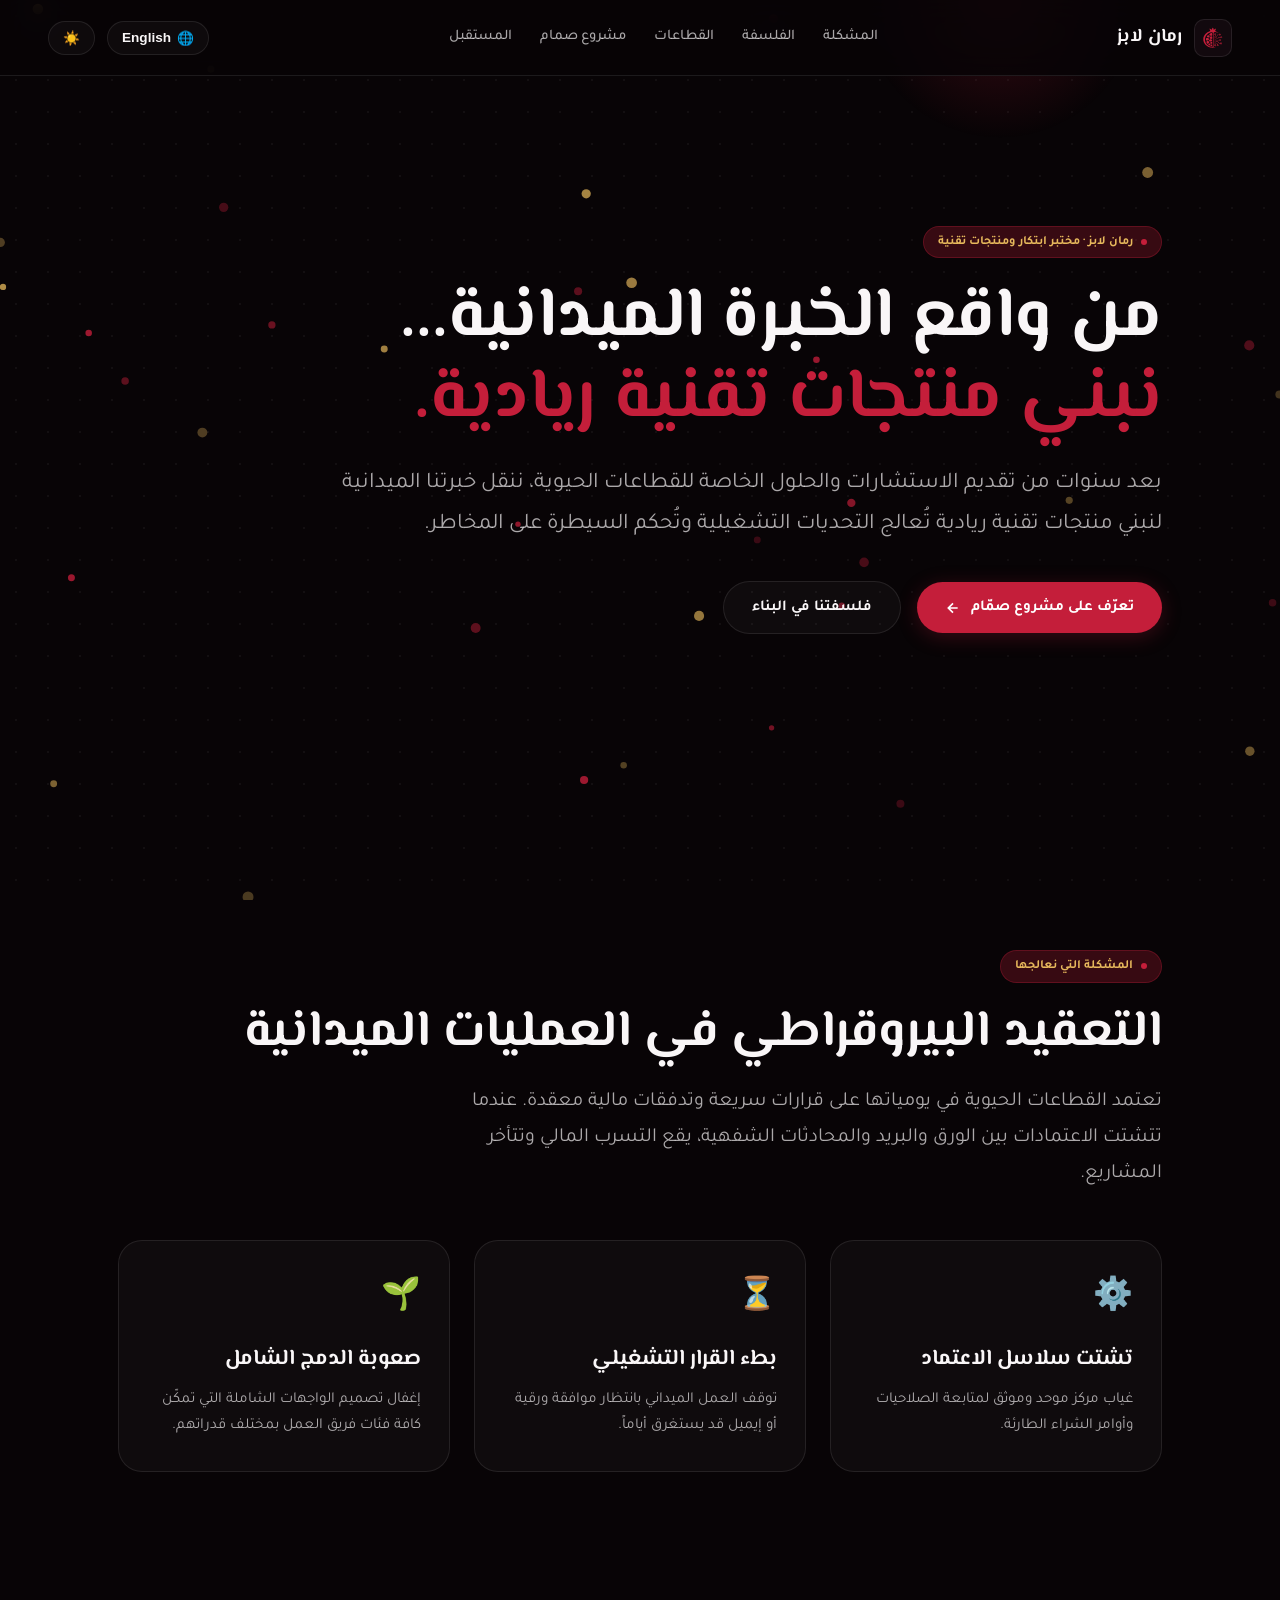
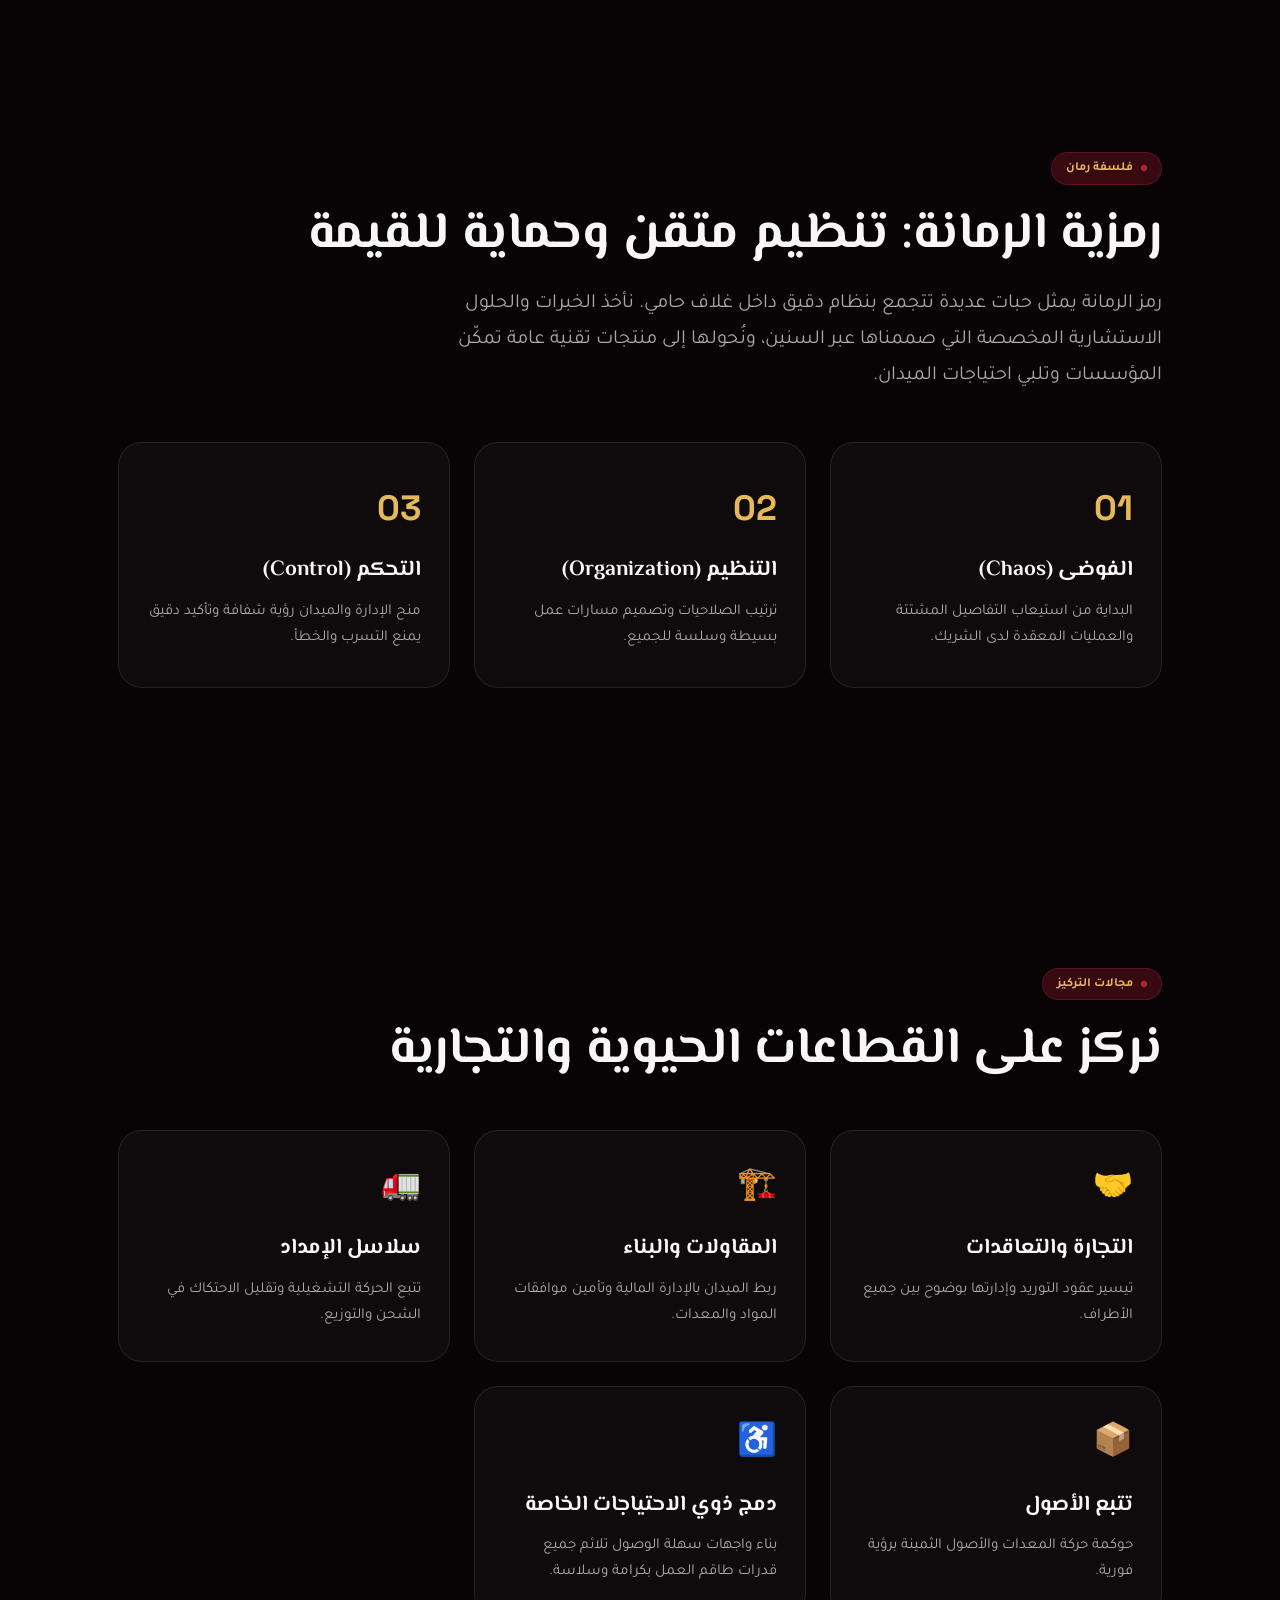
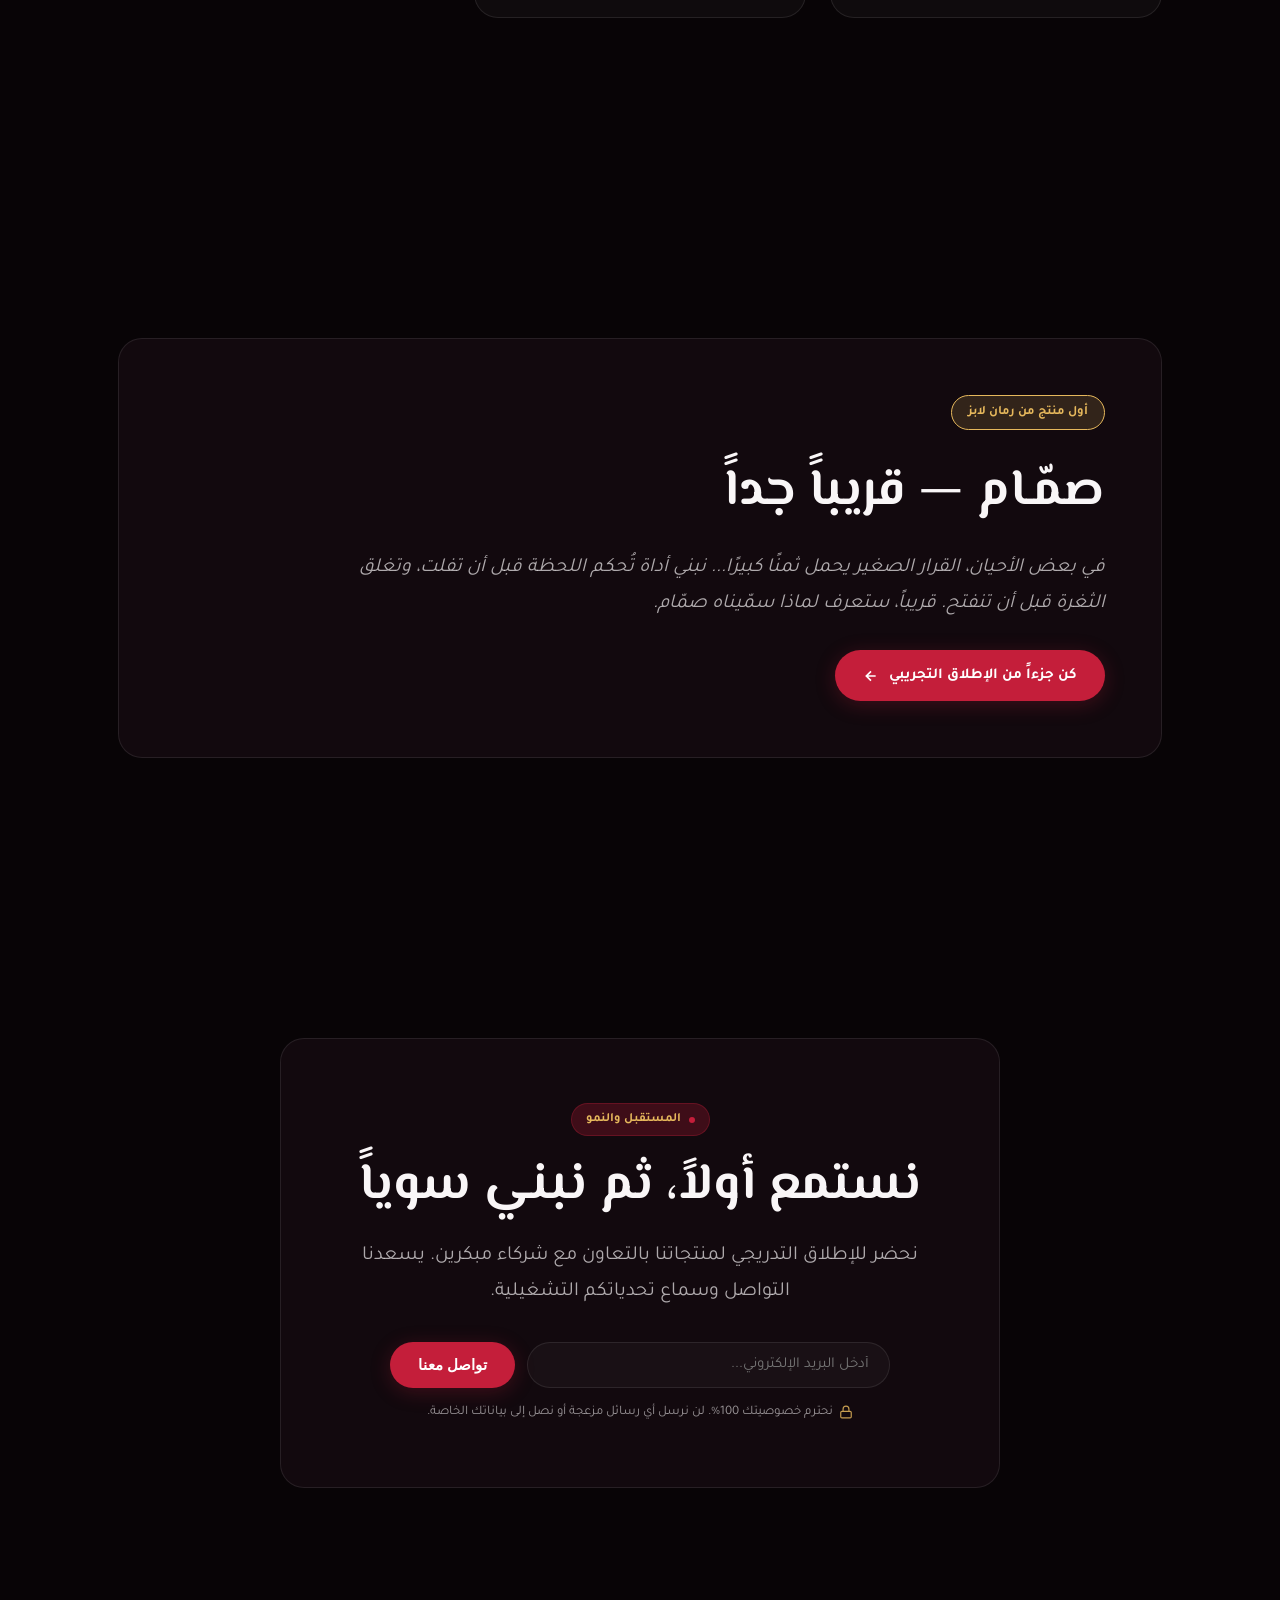
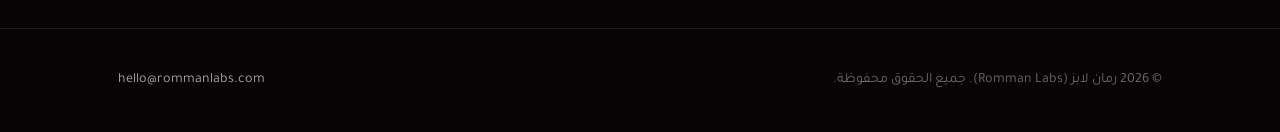
==== commit 63fad133: "positioning: update story from bespoke consulting to product innovation lab" ====
--- a/index.html
+++ b/index.html
@@ -60,18 +60,18 @@
         <div class="hero-content">
           <div class="eyebrow-pill reveal-on-scroll">
             <span class="seed-dot"></span>
-            <span data-ar="رمان لابز · شركة تقنية ناشئة" data-en="ROMMAN LABS · PRODUCT TECH LAB">رمان لابز · شركة تقنية ناشئة</span>
+            <span data-ar="رمان لابز · مختبر ابتكار ومنتجات تقنية" data-en="ROMMAN LABS · PRODUCT INNOVATION LAB">رمان لابز · مختبر ابتكار ومنتجات تقنية</span>
           </div>
 
           <h1 class="hero-title reveal-on-scroll">
-            <span data-ar="نؤمن بأن التكنولوجيا الجيدة" data-en="We believe great technology">نؤمن بأن التكنولوجيا الجيدة</span>
-            <span class="highlight-text" data-ar="تُصنع مع الناس." data-en="is built alongside people.">تُصنع مع الناس.</span>
+            <span data-ar="من واقع الخبرة الميدانية..." data-en="From Field Expertise">من واقع الخبرة الميدانية...</span>
+            <span class="highlight-text" data-ar="نبني منتجات تقنية ريادية." data-en="to Scalable Technology.">نبني منتجات تقنية ريادية.</span>
           </h1>
 
           <p class="hero-desc reveal-on-scroll"
-             data-ar="نركّز على بناء حلول رقمية ذكية للقطاعات الصناعية والتجارية — بأسلوب بسيط، عملي، ومباشر يحل مشكلات حقيقية بالميدان."
-             data-en="We build purposeful software for industrial and commercial operations — grounded, practical, and designed for real-world impact.">
-            نركّز على بناء حلول رقمية ذكية للقطاعات الصناعية والتجارية — بأسلوب بسيط، عملي، ومباشر يحل مشكلات حقيقية بالميدان.
+             data-ar="بعد سنوات من تقديم الاستشارات والحلول الخاصة للقطاعات الحيوية، ننقل خبرتنا الميدانية لنبني منتجات تقنية ريادية تُعالج التحديات التشغيلية وتُحكم السيطرة على المخاطر."
+             data-en="Evolving years of specialized industrial consulting into scalable digital products — purpose-built to streamline complex operations and eliminate risk.">
+            بعد سنوات من تقديم الاستشارات والحلول الخاصة للقطاعات الحيوية، ننقل خبرتنا الميدانية لنبني منتجات تقنية ريادية تُعالج التحديات التشغيلية وتُحكم السيطرة على المخاطر.
           </p>
 
           <div class="hero-actions reveal-on-scroll">
@@ -159,9 +159,9 @@
         </h2>
 
         <p class="subheading-section reveal-on-scroll"
-           data-ar="رمز الرمانة يمثل حبات عديدة تنمو وتتكتل بنظام دقيق داخل غلاف صلب يحمي قيمتها. نحن نبدأ من فهم المشكلة في أرض الواقع، ثم صياغة أداة واضحة ومباشرة."
-           data-en="A pomegranate holds countlessly structured seeds beneath a protective shell. We begin by listening closely to field operations, then crafting purposeful tools.">
-          رمز الرمانة يمثل حبات عديدة تنمو وتتكتل بنظام دقيق داخل غلاف صلب يحمي قيمتها. نحن نبدأ من فهم المشكلة في أرض الواقع، ثم صياغة أداة واضحة ومباشرة.
+           data-ar="رمز الرمانة يمثل حبات عديدة تتجمع بنظام دقيق داخل غلاف حامي. نأخذ الخبرات والحلول الاستشارية المخصصة التي صممناها عبر السنين، ونُحولها إلى منتجات تقنية عامة تمكّن المؤسسات وتلبي احتياجات الميدان."
+           data-en="A pomegranate holds structured seeds beneath a protective shell. We transform years of tailored consulting insights into standardized software products — empowering industries with control and clarity.">
+          رمز الرمانة يمثل حبات عديدة تتجمع بنظام دقيق داخل غلاف حامي. نأخذ الخبرات والحلول الاستشارية المخصصة التي صممناها عبر السنين، ونُحولها إلى منتجات تقنية عامة تمكّن المؤسسات وتلبي احتياجات الميدان.
         </p>
 
         <div class="philosophy-grid">
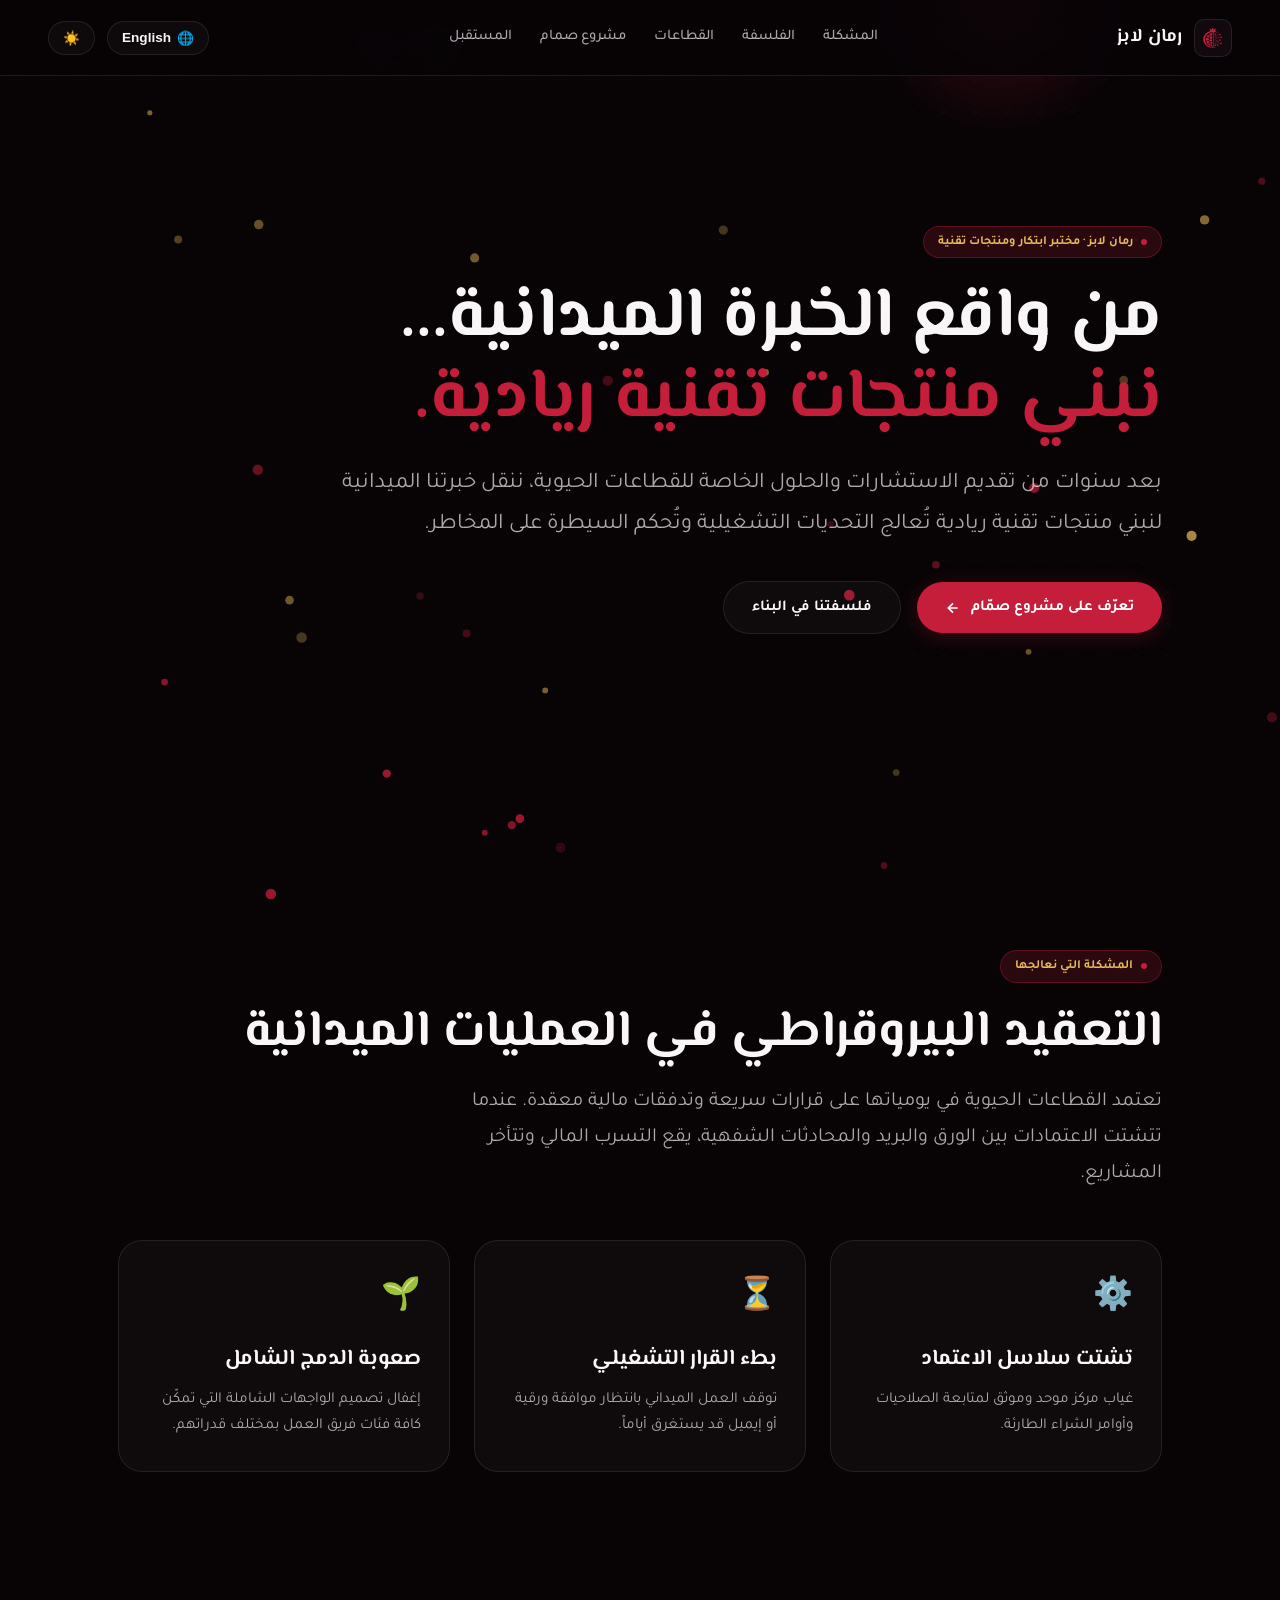
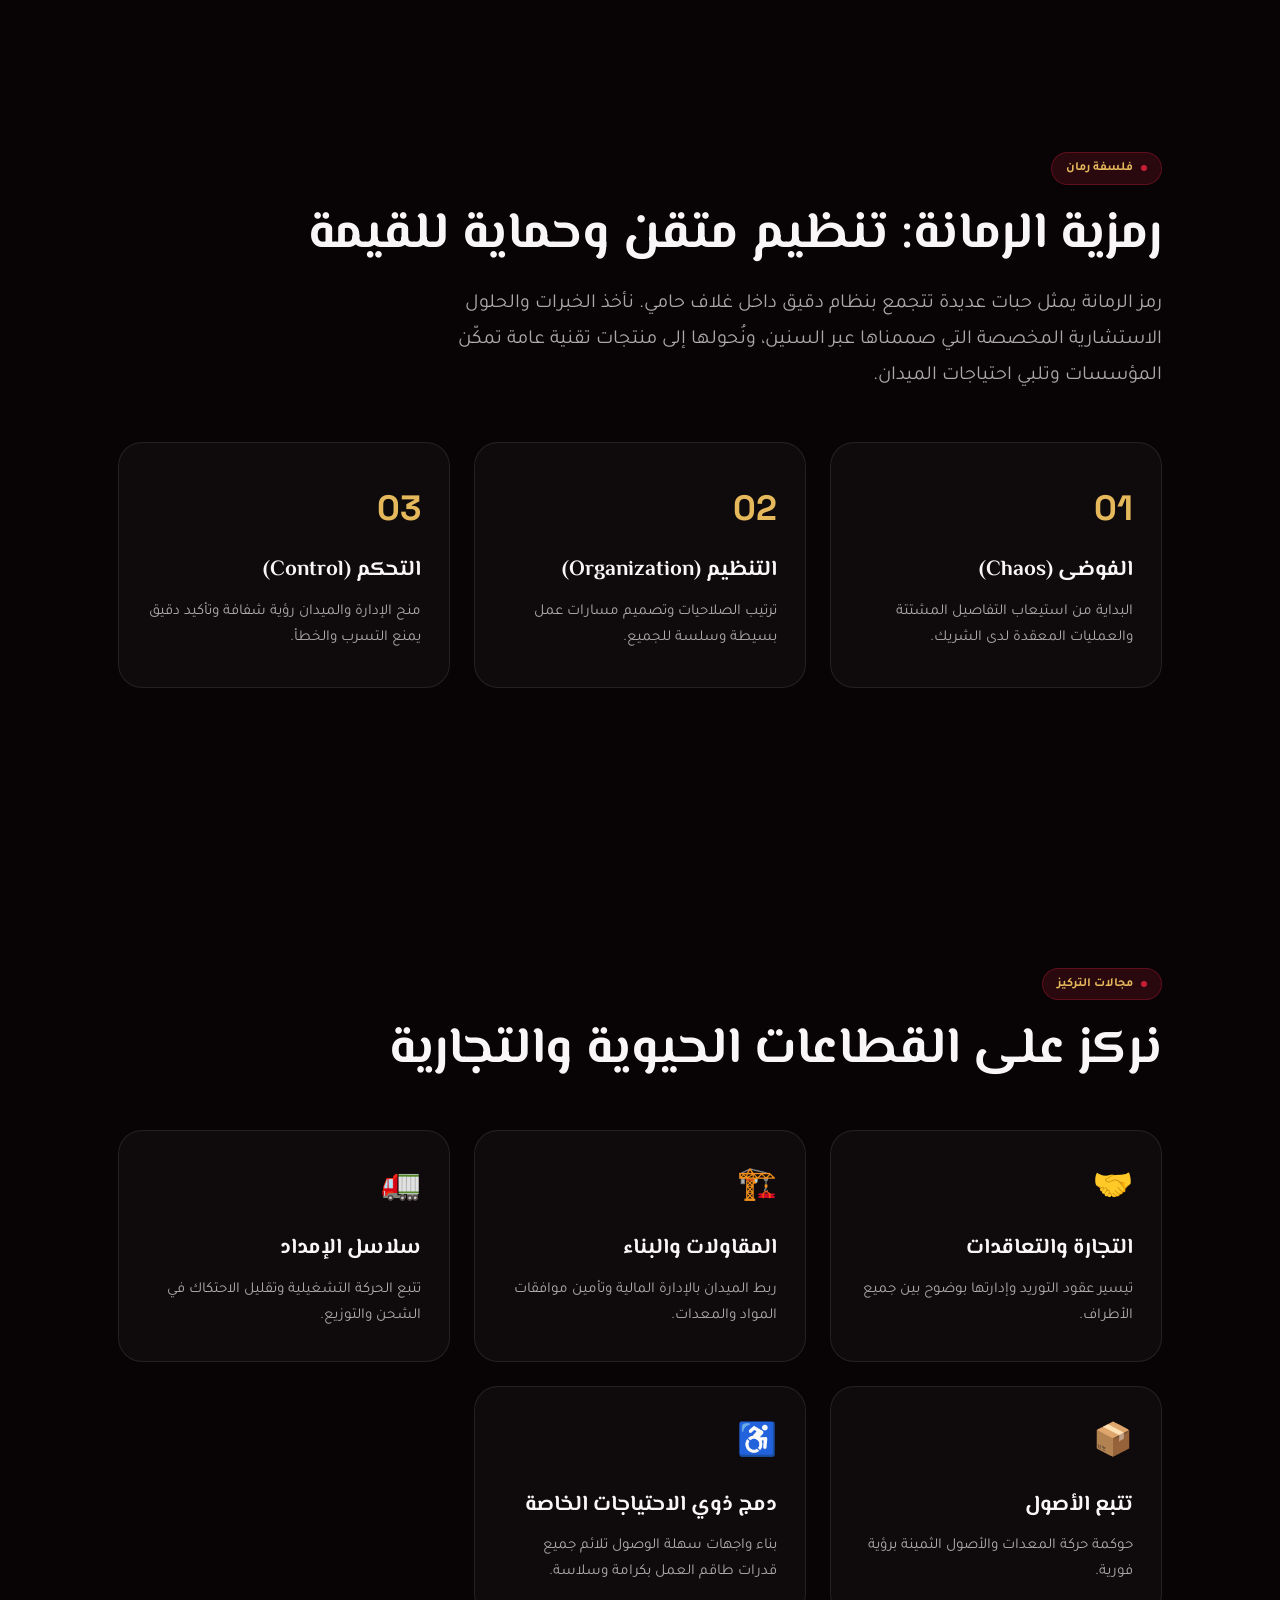
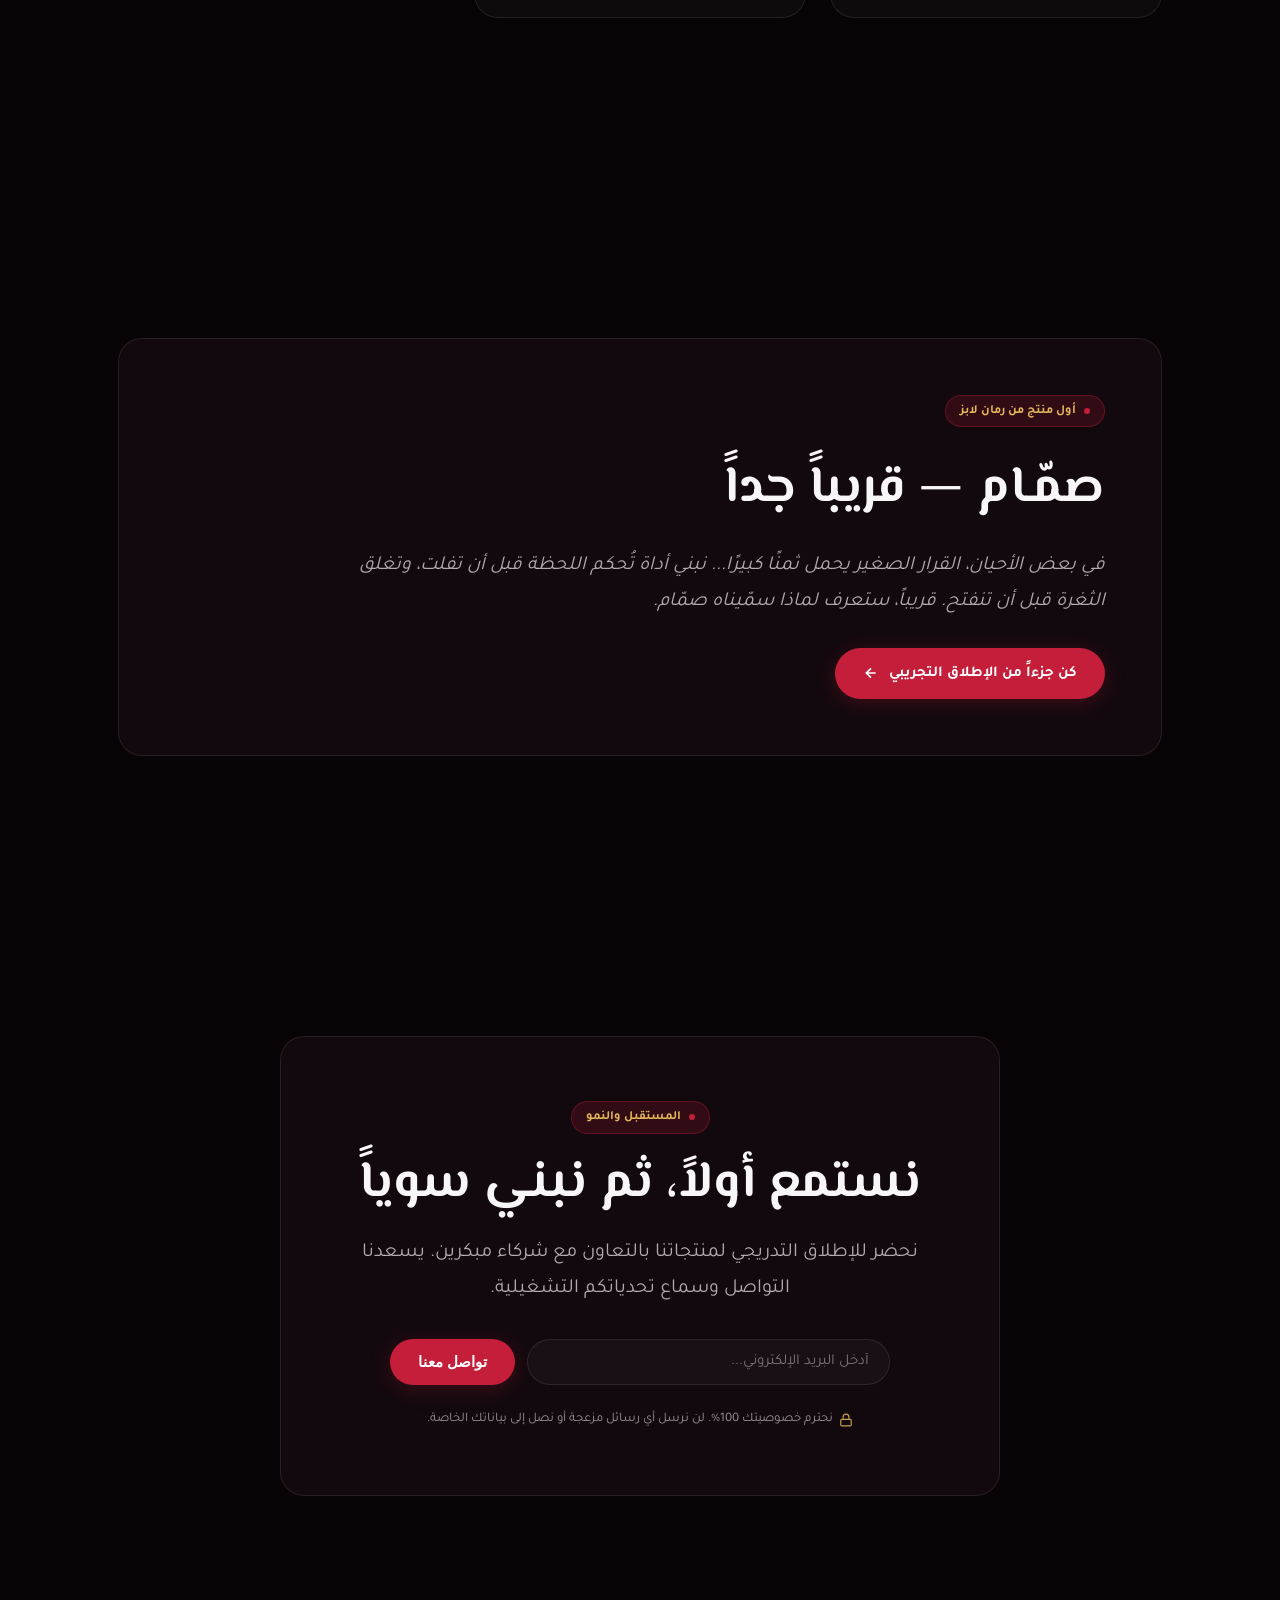
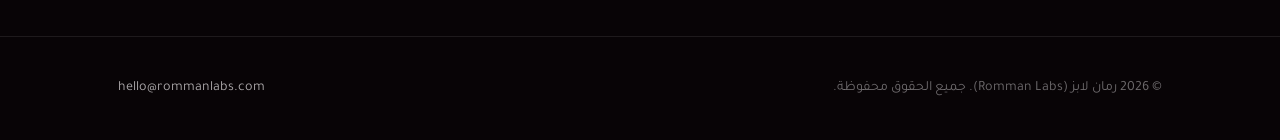
==== commit b3745650: "feat: add generated Gemini image asset to repository" ====
--- a/index.html
+++ b/index.html
@@ -270,7 +270,10 @@
     <section id="samaam">
       <div class="container">
         <div class="samaam-card reveal-on-scroll">
-          <div class="samaam-badge" data-ar="أول منتج من رمان لابز" data-en="FLAGSHIP PRODUCT">أول منتج من رمان لابز</div>
+          <div class="samaam-badge">
+            <span class="seed-dot"></span>
+            <span data-ar="أول منتج من رمان لابز" data-en="FLAGSHIP PRODUCT">أول منتج من رمان لابز</span>
+          </div>
 
           <h2 class="samaam-title">
             <span data-ar="صمّـام — قريباً جداً" data-en="Samaam — Launching Soon">صمّـام — قريباً جداً</span>
--- a/styles.css
+++ b/styles.css
@@ -24,6 +24,16 @@
   --gold: #e6b85c;
   --gold-glow: rgba(230, 184, 92, 0.2);
 
+  /* Eyebrow & Badge Theme Variables */
+  --pill-bg: rgba(196, 30, 58, 0.18);
+  --pill-border: rgba(196, 30, 58, 0.35);
+  --pill-text: #e6b85c;
+  --pill-dot: #c41e3a;
+
+  --samaam-badge-bg: rgba(230, 184, 92, 0.15);
+  --samaam-badge-border: rgba(230, 184, 92, 0.4);
+  --samaam-badge-text: #e6b85c;
+
   --header-bg: rgba(8, 4, 6, 0.85);
 
   --font-arabic-title: 'El Messiri', serif;
@@ -54,8 +64,18 @@
   --pomegranate-light: #c41e3a;
   --pomegranate-glow: rgba(168, 23, 48, 0.12);
 
-  --gold: #c29336;
-  --gold-glow: rgba(194, 147, 54, 0.15);
+  --gold: #a67417;
+  --gold-glow: rgba(166, 116, 23, 0.15);
+
+  /* Eyebrow & Badge Light Mode Colors */
+  --pill-bg: rgba(168, 23, 48, 0.08);
+  --pill-border: rgba(168, 23, 48, 0.22);
+  --pill-text: #9e1428;
+  --pill-dot: #c41e3a;
+
+  --samaam-badge-bg: rgba(166, 116, 23, 0.1);
+  --samaam-badge-border: rgba(166, 116, 23, 0.35);
+  --samaam-badge-text: #855e10;
 
   --header-bg: rgba(252, 249, 246, 0.88);
 }
@@ -246,19 +266,21 @@
   gap: 8px;
   padding: 5px 14px;
   border-radius: var(--radius-full);
-  background: var(--pomegranate-glow);
-  border: 1px solid rgba(196, 30, 58, 0.3);
+  background: var(--pill-bg);
+  border: 1px solid var(--pill-border);
   font-size: 0.78rem;
   font-weight: 700;
-  color: var(--gold);
+  color: var(--pill-text);
   margin-bottom: 20px;
+  transition: background-color 0.3s ease, border-color 0.3s ease, color 0.3s ease;
 }
 
 .seed-dot {
   width: 6px;
   height: 6px;
   border-radius: 50%;
-  background: var(--pomegranate);
+  background: var(--pill-dot);
+  transition: background-color 0.3s ease;
 }
 
 .heading-section {
@@ -448,15 +470,18 @@
 }
 
 .samaam-badge {
-  display: inline-block;
-  padding: 6px 16px;
+  display: inline-flex;
+  align-items: center;
+  gap: 8px;
+  padding: 5px 14px;
   border-radius: var(--radius-full);
-  background: rgba(230, 184, 92, 0.15);
-  border: 1px solid var(--gold);
-  color: var(--gold);
-  font-size: 0.8rem;
+  background: var(--pill-bg);
+  border: 1px solid var(--pill-border);
+  color: var(--pill-text);
+  font-size: 0.78rem;
   font-weight: 700;
   margin-bottom: 20px;
+  transition: background-color 0.3s ease, border-color 0.3s ease, color 0.3s ease;
 }
 
 .samaam-title {
@@ -567,7 +592,7 @@
   align-items: center;
   justify-content: center;
   gap: 6px;
-  margin-top: 14px;
+  margin-top: 24px;
   font-size: 0.82rem;
   color: var(--text-muted);
   opacity: 0.85;
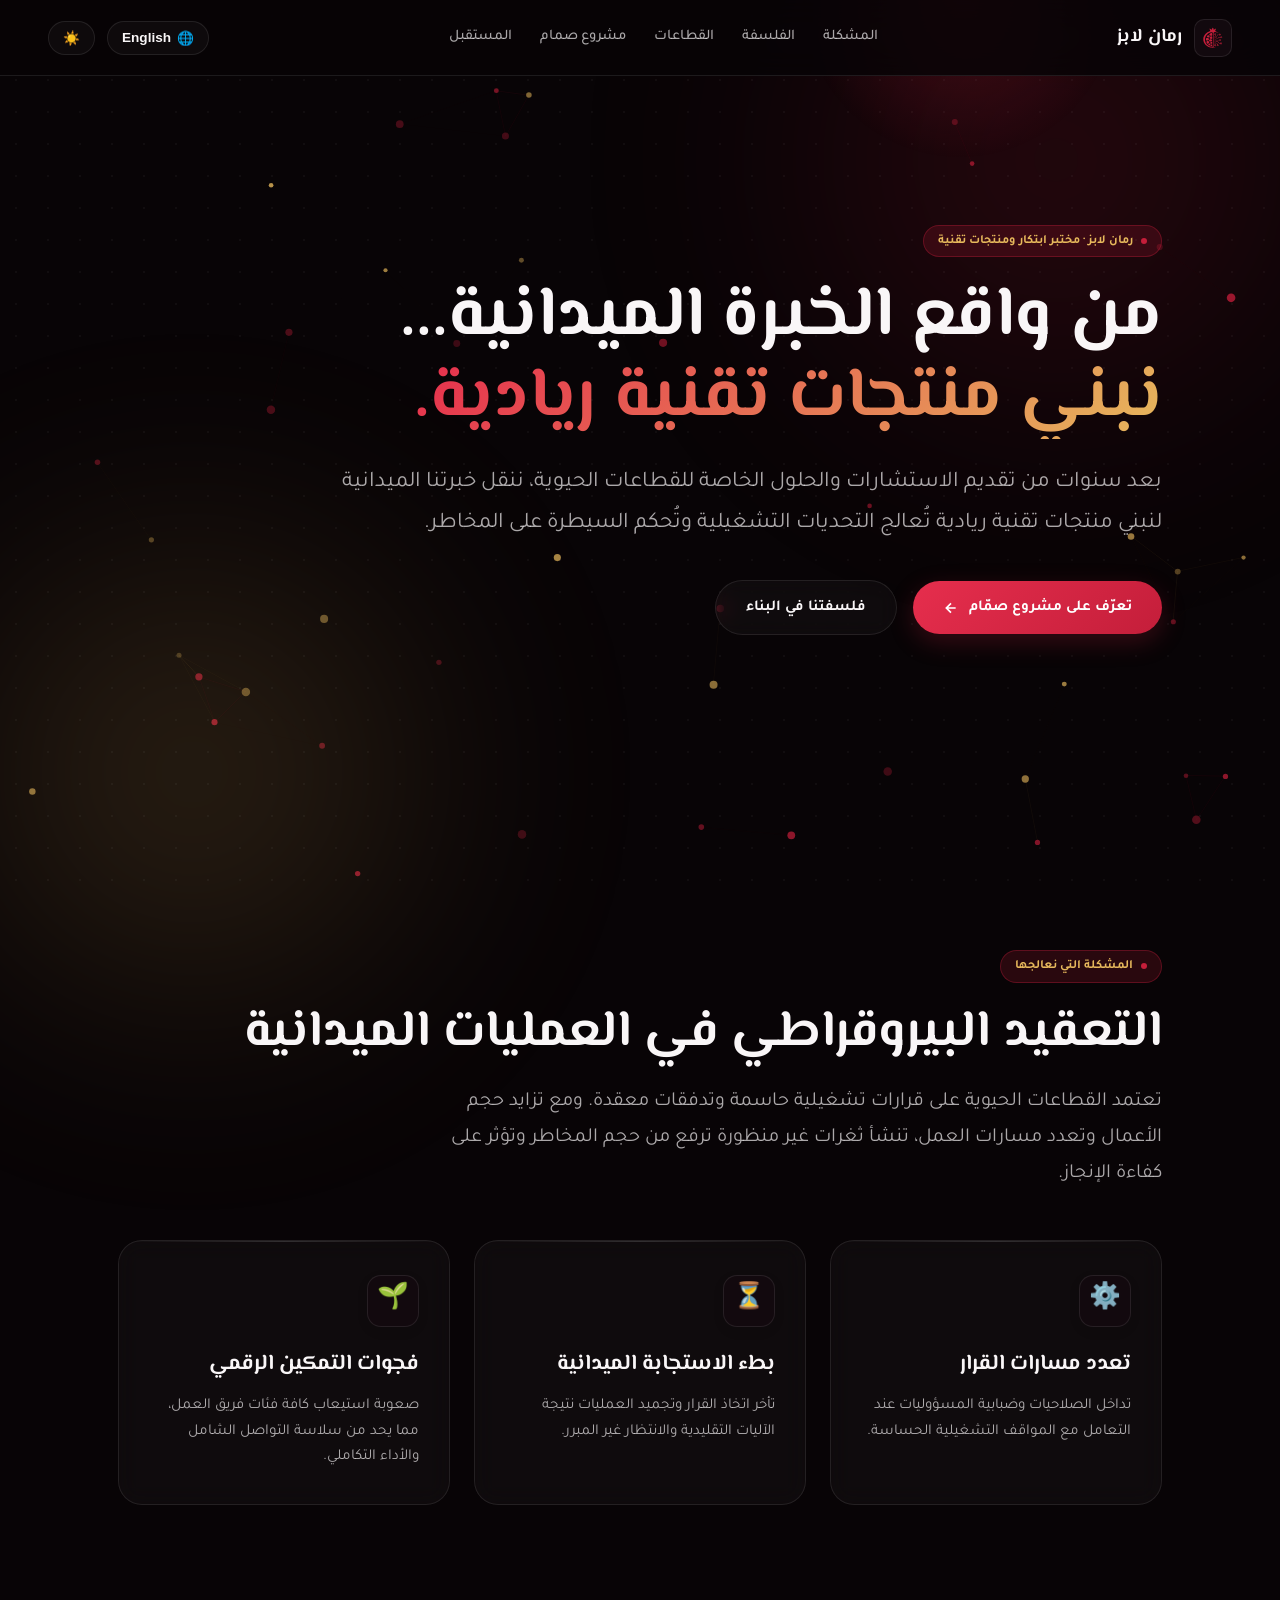
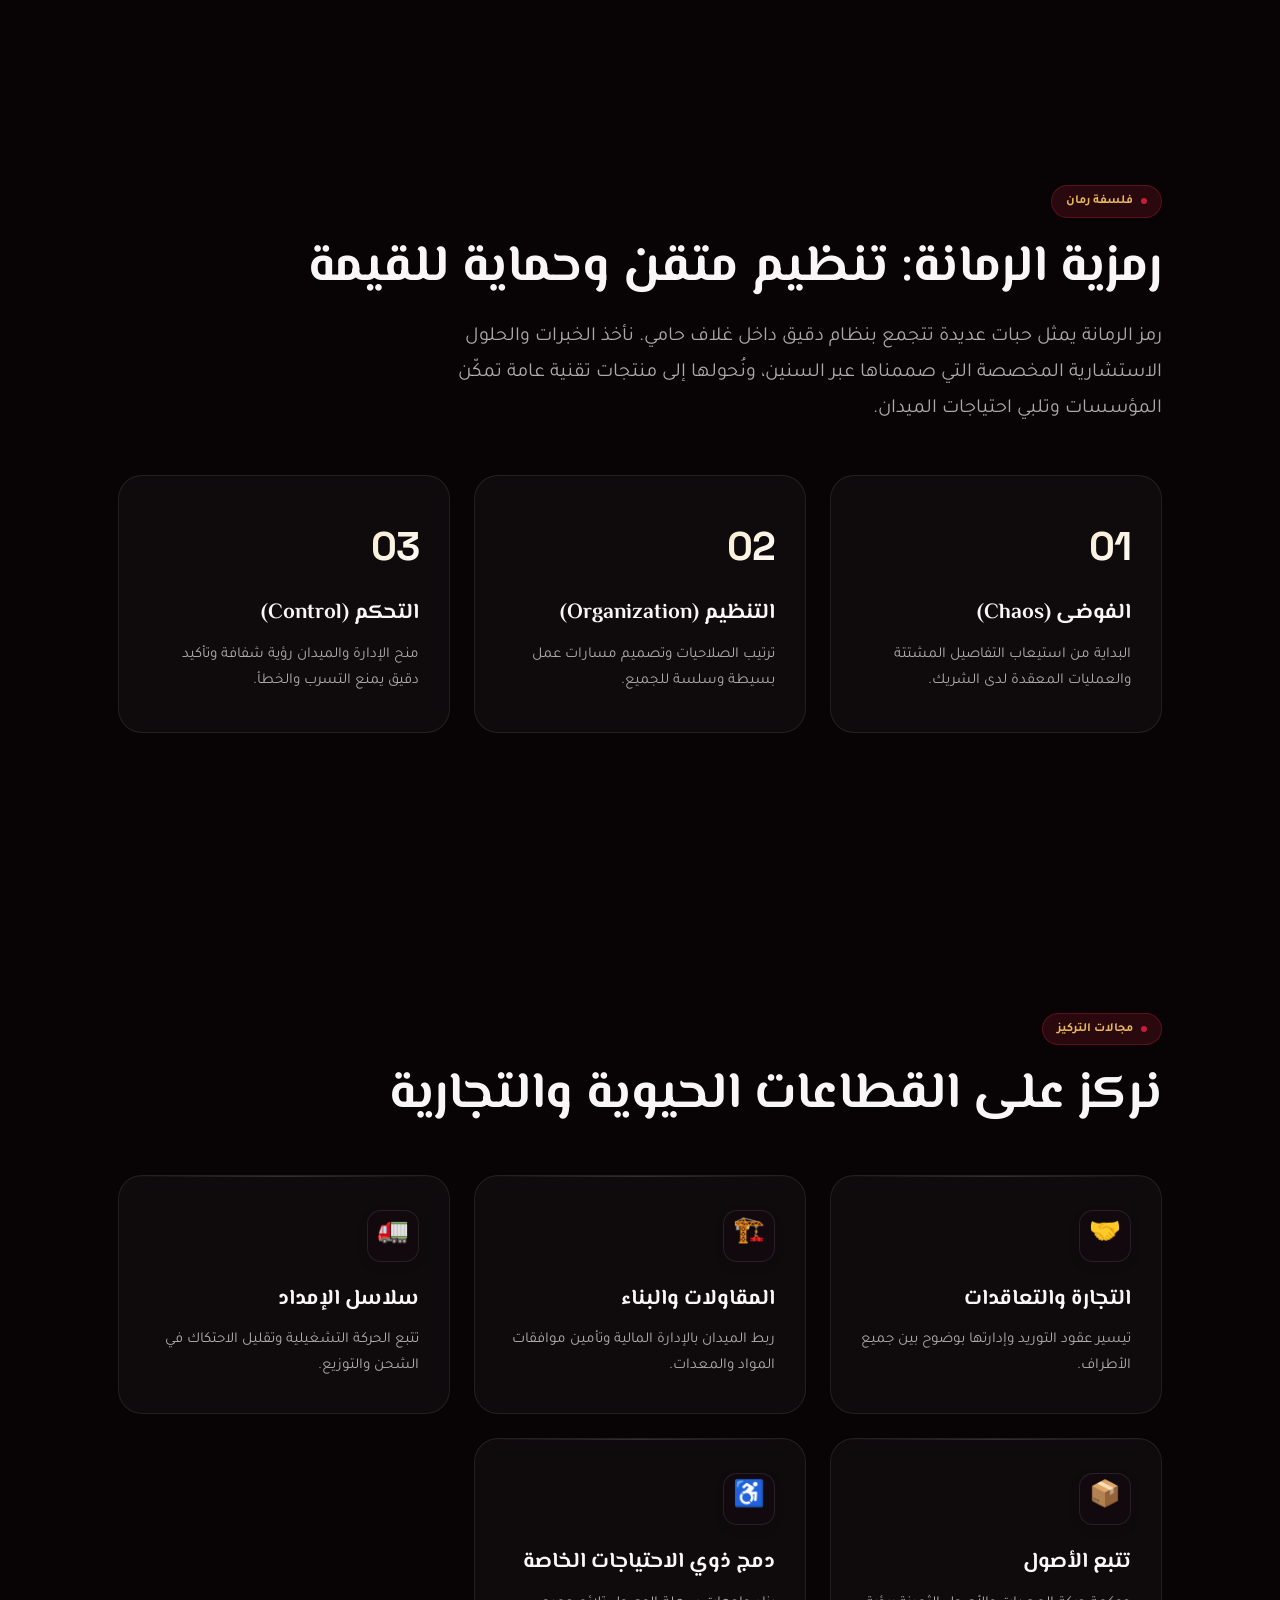
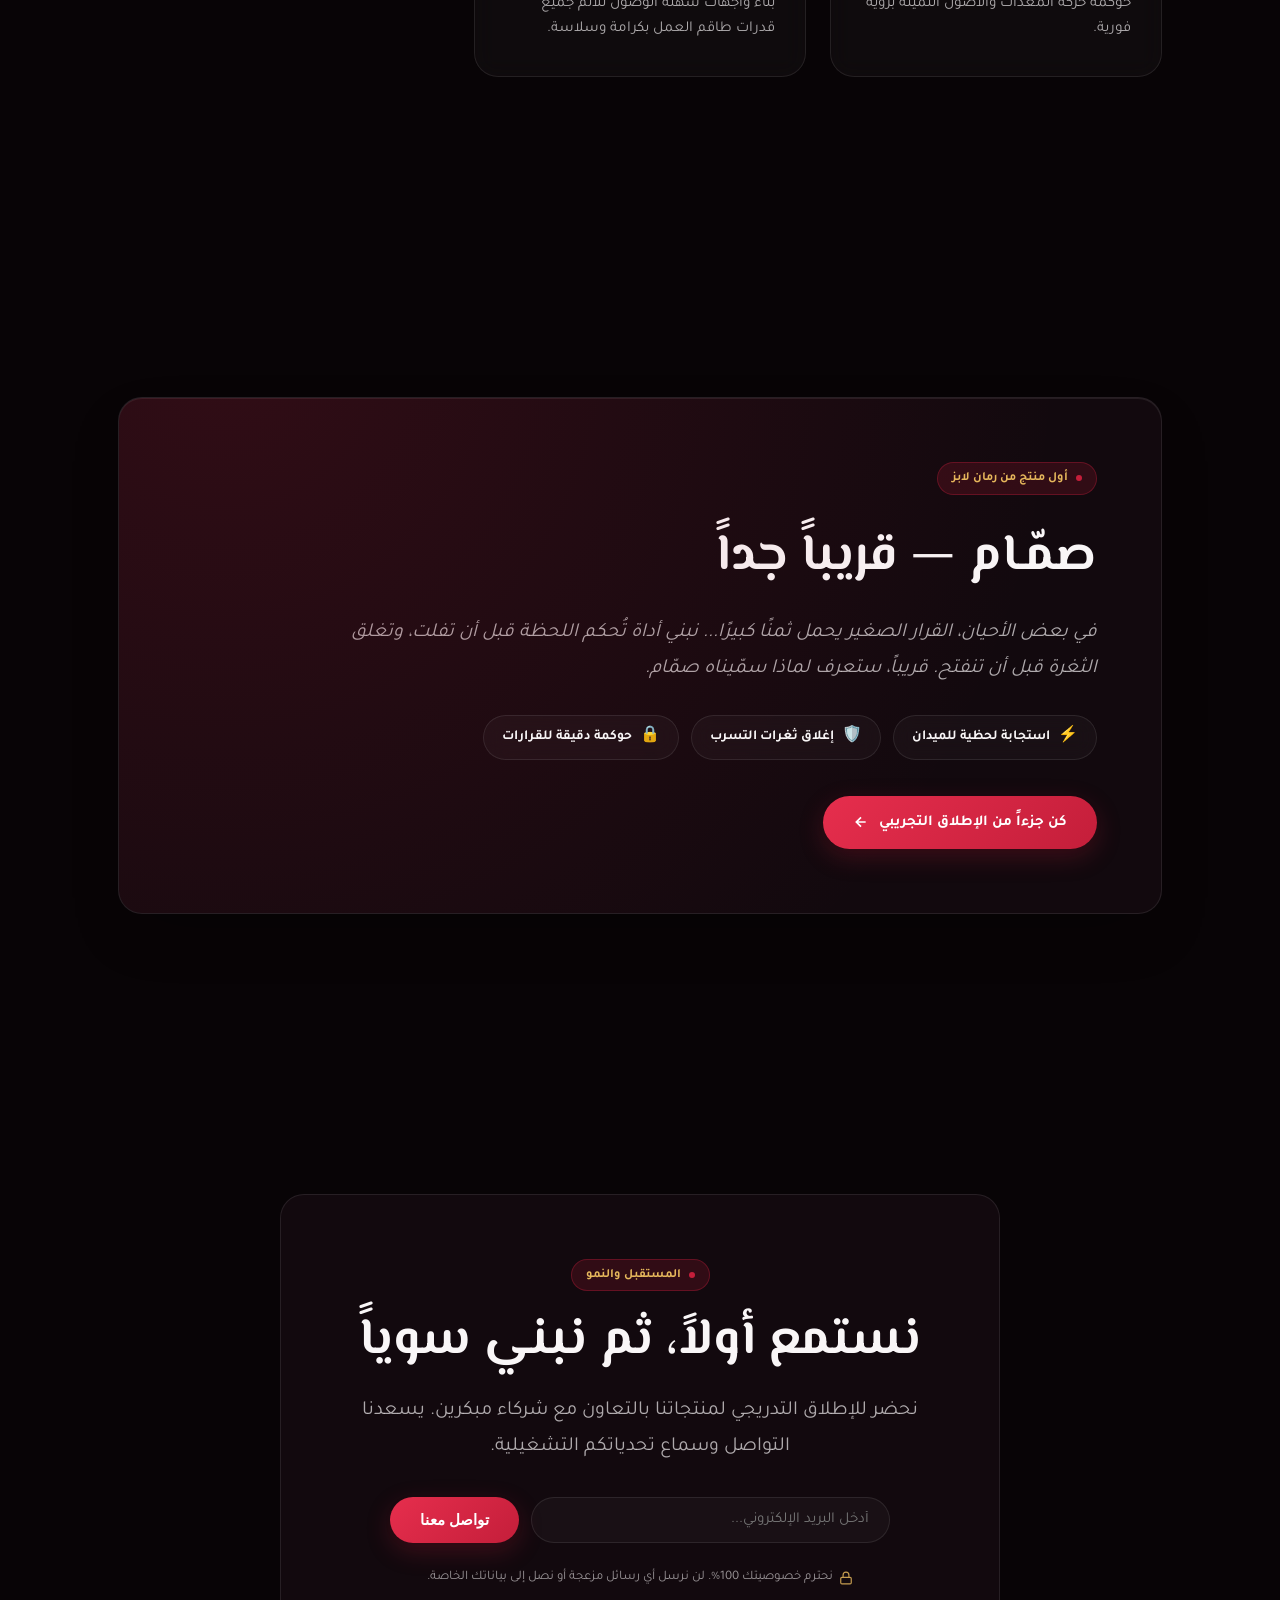
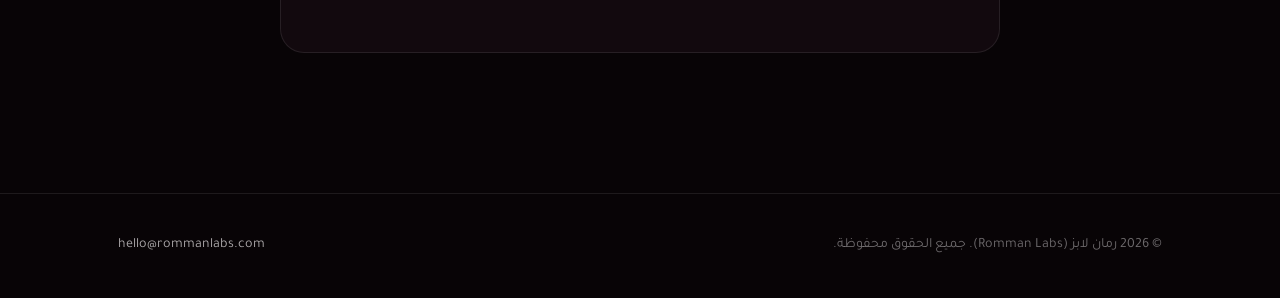
==== commit e785ccea: "feat: implement scroll progress bar, ambient background lighting, and enhanced card interaction effe" ====
--- a/index.html
+++ b/index.html
@@ -18,9 +18,14 @@
 
 <body>
 
+  <!-- Top Scroll Progress Line -->
+  <div class="scroll-progress" id="scroll-progress"></div>
+
   <!-- Background Ambient Layers -->
   <canvas id="hero-canvas"></canvas>
   <div class="ambient-grid"></div>
+  <div class="ambient-spotlight ambient-1"></div>
+  <div class="ambient-spotlight ambient-2"></div>
   <div class="cursor-follower" id="cursor-follower"></div>
 
   <!-- Navigation Header -->
@@ -105,39 +110,39 @@
         </h2>
 
         <p class="subheading-section reveal-on-scroll"
-           data-ar="تعتمد القطاعات الحيوية في يومياتها على قرارات سريعة وتدفقات مالية معقدة. عندما تتشتت الاعتمادات بين الورق والبريد والمحادثات الشفهية، يقع التسرب المالي وتتأخر المشاريع."
-           data-en="Critical industries rely on quick decisions and complex approvals daily. When workflows get scattered across paper, messaging, and emails, capital leaks and operations stall.">
-          تعتمد القطاعات الحيوية في يومياتها على قرارات سريعة وتدفقات مالية معقدة. عندما تتشتت الاعتمادات بين الورق والبريد والمحادثات الشفهية، يقع التسرب المالي وتتأخر المشاريع.
+           data-ar="تعتمد القطاعات الحيوية على قرارات تشغيلية حاسمة وتدفقات معقدة. ومع تزايد حجم الأعمال وتعدد مسارات العمل، تنشأ ثغرات غير منظورة ترفع من حجم المخاطر وتؤثر على كفاءة الإنجاز."
+           data-en="Critical industries operate in high-stakes environments where precision and speed are non-negotiable. As operations scale and workflows multiply, unseen friction arises — compromising efficiency and elevating operational risk.">
+          تعتمد القطاعات الحيوية على قرارات تشغيلية حاسمة وتدفقات معقدة. ومع تزايد حجم الأعمال وتعدد مسارات العمل، تنشأ ثغرات غير منظورة ترفع من حجم المخاطر وتؤثر على كفاءة الإنجاز.
         </p>
 
         <div class="cards-grid">
           <div class="card-item reveal-on-scroll">
             <div class="card-icon">⚙️</div>
-            <h3 class="card-title" data-ar="تشتت سلاسل الاعتماد" data-en="Scattered Approval Loops">تشتت سلاسل الاعتماد</h3>
-            <p class="card-desc"
-               data-ar="غياب مركز موحد وموثق لمتابعة الصلاحيات وأوامر الشراء الطارئة."
-               data-en="Lack of a unified, auditable hub for urgent purchasing and sign-offs.">
-              غياب مركز موحد وموثق لمتابعة الصلاحيات وأوامر الشراء الطارئة.
+            <h3 class="card-title" data-ar="تعدد مسارات القرار" data-en="Fragmented Decision Loops">تعدد مسارات القرار</h3>
+            <p class="card-desc"
+               data-ar="تداخل الصلاحيات وضبابية المسؤوليات عند التعامل مع المواقف التشغيلية الحساسة."
+               data-en="Overlapping authorities and ambiguity during critical operational sign-offs.">
+              تداخل الصلاحيات وضبابية المسؤوليات عند التعامل مع المواقف التشغيلية الحساسة.
             </p>
           </div>
 
           <div class="card-item reveal-on-scroll">
             <div class="card-icon">⏳</div>
-            <h3 class="card-title" data-ar="بطء القرار التشغيلي" data-en="Operational Delays">بطء القرار التشغيلي</h3>
-            <p class="card-desc"
-               data-ar="توقف العمل الميداني بانتظار موافقة ورقية أو إيميل قد يستغرق أياماً."
-               data-en="Field operations grinding to a halt while waiting for manual or email approvals.">
-              توقف العمل الميداني بانتظار موافقة ورقية أو إيميل قد يستغرق أياماً.
+            <h3 class="card-title" data-ar="بطء الاستجابة الميدانية" data-en="Operational Bottlenecks">بطء الاستجابة الميدانية</h3>
+            <p class="card-desc"
+               data-ar="تأخر اتخاذ القرار وتجميد العمليات نتيجة الآليات التقليدية والانتظار غير المبرر."
+               data-en="Stalled field execution and sluggish decision loops caused by traditional bottlenecks.">
+              تأخر اتخاذ القرار وتجميد العمليات نتيجة الآليات التقليدية والانتظار غير المبرر.
             </p>
           </div>
 
           <div class="card-item reveal-on-scroll">
             <div class="card-icon">🌱</div>
-            <h3 class="card-title" data-ar="صعوبة الدمج الشامل" data-en="Accessibility Gaps">صعوبة الدمج الشامل</h3>
-            <p class="card-desc"
-               data-ar="إغفال تصميم الواجهات الشاملة التي تمكّن كافة فئات فريق العمل بمختلف قدراتهم."
-               data-en="Neglecting inclusive design that empowers team members of all abilities.">
-              إغفال تصميم الواجهات الشاملة التي تمكّن كافة فئات فريق العمل بمختلف قدراتهم.
+            <h3 class="card-title" data-ar="فجوات التمكين الرقمي" data-en="Inclusion & Usability Gaps">فجوات التمكين الرقمي</h3>
+            <p class="card-desc"
+               data-ar="صعوبة استيعاب كافة فئات فريق العمل، مما يحد من سلاسة التواصل الشامل والأداء التكاملي."
+               data-en="Friction in empowering every operational tier, limiting seamless cross-team performance.">
+              صعوبة استيعاب كافة فئات فريق العمل، مما يحد من سلاسة التواصل الشامل والأداء التكاملي.
             </p>
           </div>
         </div>
@@ -284,6 +289,21 @@
              data-en="Sometimes a minor oversight carries an immense cost. We are building a system to catch critical moments before they slip away — and seal vulnerabilities before they open. Coming soon, you will discover why we called it Samaam.">
             في بعض الأحيان، القرار الصغير يحمل ثمنًا كبيرًا... نبني أداة تُحكم اللحظة قبل أن تفلت، وتغلق الثغرة قبل أن تنفتح. قريباً، ستعرف لماذا سمّيناه صمّام.
           </p>
+
+          <div class="samaam-highlights">
+            <div class="highlight-chip">
+              <span class="chip-icon">⚡</span>
+              <span data-ar="استجابة لحظية للميدان" data-en="Real-time Field Control">استجابة لحظية للميدان</span>
+            </div>
+            <div class="highlight-chip">
+              <span class="chip-icon">🛡️</span>
+              <span data-ar="إغلاق ثغرات التسرب" data-en="Zero Risk Leakage">إغلاق ثغرات التسرب</span>
+            </div>
+            <div class="highlight-chip">
+              <span class="chip-icon">🔒</span>
+              <span data-ar="حوكمة دقيقة للقرارات" data-en="Auditable Governance">حوكمة دقيقة للقرارات</span>
+            </div>
+          </div>
 
           <a href="#future" class="btn-primary">
             <span data-ar="كن جزءاً من الإطلاق التجريبي" data-en="Join Early Private Testing">كن جزءاً من الإطلاق التجريبي</span>
--- a/styles.css
+++ b/styles.css
@@ -107,7 +107,20 @@
   direction: ltr;
 }
 
-/* Background Canvas & Grid */
+/* Top Scroll Progress Line */
+.scroll-progress {
+  position: fixed;
+  top: 0;
+  left: 0;
+  height: 3px;
+  width: 0%;
+  background: linear-gradient(90deg, var(--pomegranate), var(--gold), var(--pomegranate-light));
+  z-index: 9999;
+  transition: width 0.1s ease-out;
+  box-shadow: 0 0 12px var(--pomegranate-glow);
+}
+
+/* Background Canvas, Mesh Lighting & Grid */
 #hero-canvas {
   position: fixed;
   top: 0;
@@ -125,13 +138,51 @@
   background-size: 32px 32px;
   pointer-events: none;
   z-index: 2;
-  opacity: 0.5;
+  opacity: 0.45;
+}
+
+.ambient-spotlight {
+  position: fixed;
+  border-radius: 50%;
+  pointer-events: none;
+  z-index: 1;
+  filter: blur(120px);
+  opacity: 0.22;
+  will-change: transform;
+}
+
+[data-theme="light"] .ambient-spotlight {
+  opacity: 0.10;
+}
+
+.ambient-1 {
+  top: -15vw;
+  right: -10vw;
+  width: 55vw;
+  height: 55vw;
+  background: radial-gradient(circle, var(--pomegranate) 0%, transparent 70%);
+  animation: ambientFloat 20s ease-in-out infinite alternate;
+}
+
+.ambient-2 {
+  bottom: -15vw;
+  left: -10vw;
+  width: 50vw;
+  height: 50vw;
+  background: radial-gradient(circle, var(--gold) 0%, transparent 70%);
+  animation: ambientFloat 24s ease-in-out infinite alternate-reverse;
+}
+
+@keyframes ambientFloat {
+  0% { transform: translate(0, 0) scale(1); }
+  50% { transform: translate(40px, -50px) scale(1.08); }
+  100% { transform: translate(-30px, 40px) scale(0.95); }
 }
 
 .cursor-follower {
   position: fixed;
-  width: 280px;
-  height: 280px;
+  width: 320px;
+  height: 320px;
   border-radius: 50%;
   background: radial-gradient(circle, var(--pomegranate-glow) 0%, transparent 70%);
   pointer-events: none;
@@ -329,7 +380,10 @@
 }
 
 .highlight-text {
-  color: var(--pomegranate);
+  background: linear-gradient(135deg, var(--pomegranate-light) 0%, var(--gold) 100%);
+  -webkit-background-clip: text;
+  -webkit-text-fill-color: transparent;
+  display: inline-block;
 }
 
 .hero-desc {
@@ -350,29 +404,44 @@
   display: inline-flex;
   align-items: center;
   gap: 10px;
-  padding: 13px 28px;
+  padding: 14px 30px;
   border-radius: var(--radius-full);
-  background: var(--pomegranate);
+  background: linear-gradient(135deg, var(--pomegranate-light) 0%, var(--pomegranate) 100%);
   color: #ffffff;
   font-weight: 700;
   font-size: 0.95rem;
   text-decoration: none;
   border: none;
   cursor: pointer;
-  box-shadow: 0 4px 20px var(--pomegranate-glow);
-  transition: transform 0.2s ease, background 0.2s ease;
+  box-shadow: 0 8px 25px var(--pomegranate-glow), 0 2px 4px rgba(0, 0, 0, 0.2);
+  transition: transform 0.25s var(--ease-expo), box-shadow 0.25s ease, background 0.25s ease;
+  position: relative;
+  overflow: hidden;
+}
+
+.btn-primary::after {
+  content: '';
+  position: absolute;
+  inset: 0;
+  background: linear-gradient(90deg, transparent, rgba(255, 255, 255, 0.25), transparent);
+  transform: translateX(-100%);
+  transition: transform 0.6s ease;
+}
+
+.btn-primary:hover::after {
+  transform: translateX(100%);
 }
 
 .btn-primary:hover {
-  transform: translateY(-2px);
-  background: var(--pomegranate-light);
+  transform: translateY(-3px) scale(1.02);
+  box-shadow: 0 14px 32px var(--pomegranate-glow), 0 4px 8px rgba(0, 0, 0, 0.25);
 }
 
 .btn-secondary {
   display: inline-flex;
   align-items: center;
   gap: 10px;
-  padding: 13px 28px;
+  padding: 14px 30px;
   border-radius: var(--radius-full);
   background: var(--card-bg);
   border: 1px solid var(--card-border);
@@ -380,12 +449,16 @@
   font-weight: 600;
   font-size: 0.95rem;
   text-decoration: none;
-  transition: all 0.2s ease;
+  backdrop-filter: blur(10px);
+  -webkit-backdrop-filter: blur(10px);
+  transition: all 0.25s ease;
 }
 
 .btn-secondary:hover {
   background: var(--surface-hover);
   border-color: var(--gold);
+  transform: translateY(-2px);
+  box-shadow: 0 8px 20px var(--gold-glow);
 }
 
 /* Cards Grid */
@@ -400,21 +473,57 @@
   background: var(--card-bg);
   border: 1px solid var(--card-border);
   border-radius: var(--radius-lg);
-  padding: 32px 28px;
+  padding: 34px 30px;
   position: relative;
-  transition: transform 0.3s ease, border-color 0.3s ease, background 0.3s ease;
+  overflow: hidden;
+  transition: transform 0.35s var(--ease-expo), border-color 0.35s ease, background 0.35s ease, box-shadow 0.35s ease;
+  backdrop-filter: blur(12px);
+  -webkit-backdrop-filter: blur(12px);
+}
+
+.card-item::before {
+  content: '';
+  position: absolute;
+  top: 0;
+  left: 0;
+  right: 0;
+  height: 1px;
+  background: linear-gradient(90deg, transparent, rgba(255, 255, 255, 0.15), transparent);
+}
+
+[data-theme="light"] .card-item::before {
+  background: linear-gradient(90deg, transparent, rgba(0, 0, 0, 0.08), transparent);
 }
 
 .card-item:hover {
-  transform: translateY(-4px);
+  transform: translateY(-6px) scale(1.01);
+  border-color: rgba(196, 30, 58, 0.35);
+  background: var(--surface-color);
+  box-shadow: 0 20px 40px -15px rgba(0, 0, 0, 0.3), 0 0 20px var(--pomegranate-glow);
+}
+
+[data-theme="light"] .card-item:hover {
+  box-shadow: 0 16px 36px -12px rgba(168, 23, 48, 0.12);
+}
+
+.card-icon {
+  width: 52px;
+  height: 52px;
+  border-radius: 14px;
+  background: var(--surface-color);
+  border: 1px solid var(--card-border);
+  display: inline-flex;
+  align-items: center;
+  justify-content: center;
+  font-size: 1.6rem;
+  margin-bottom: 20px;
+  box-shadow: 0 4px 12px rgba(0, 0, 0, 0.08);
+  transition: transform 0.3s ease, border-color 0.3s ease;
+}
+
+.card-item:hover .card-icon {
+  transform: scale(1.1) rotate(-3deg);
   border-color: var(--pomegranate);
-  background: var(--surface-color);
-}
-
-.card-icon {
-  font-size: 2rem;
-  margin-bottom: 16px;
-  display: inline-block;
 }
 
 .card-title {
@@ -447,15 +556,35 @@
   background: var(--card-bg);
   border: 1px solid var(--card-border);
   border-radius: var(--radius-lg);
-  padding: 36px 28px;
+  padding: 38px 30px;
+  position: relative;
+  overflow: hidden;
+  backdrop-filter: blur(12px);
+  -webkit-backdrop-filter: blur(12px);
+  transition: transform 0.35s var(--ease-expo), border-color 0.35s ease, box-shadow 0.35s ease;
+}
+
+.step-card:hover {
+  transform: translateY(-6px);
+  border-color: var(--gold);
+  box-shadow: 0 20px 40px -15px rgba(0, 0, 0, 0.25), 0 0 20px var(--gold-glow);
 }
 
 .step-num {
   font-family: var(--font-latin-title);
-  font-size: 2.2rem;
-  font-weight: 700;
-  color: var(--gold);
+  font-size: 2.5rem;
+  font-weight: 700;
+  background: linear-gradient(135deg, var(--gold) 0%, #ffffff 100%);
+  -webkit-background-clip: text;
+  -webkit-text-fill-color: transparent;
   margin-bottom: 16px;
+  letter-spacing: -1px;
+}
+
+[data-theme="light"] .step-num {
+  background: linear-gradient(135deg, var(--gold) 0%, #855e10 100%);
+  -webkit-background-clip: text;
+  -webkit-text-fill-color: transparent;
 }
 
 /* Samaam Product Card */
@@ -463,10 +592,59 @@
   background: var(--surface-color);
   border: 1px solid var(--card-border);
   border-radius: var(--radius-lg);
-  padding: clamp(32px, 5vw, 56px);
+  padding: clamp(36px, 6vw, 64px);
   margin-top: 40px;
   position: relative;
   overflow: hidden;
+  box-shadow: 0 24px 60px -20px rgba(0, 0, 0, 0.35), inset 0 1px 0 rgba(255, 255, 255, 0.08);
+}
+
+.samaam-card::before {
+  content: '';
+  position: absolute;
+  top: -50%;
+  left: -50%;
+  width: 200%;
+  height: 200%;
+  background: radial-gradient(circle at 30% 20%, var(--pomegranate-glow) 0%, transparent 50%);
+  pointer-events: none;
+  opacity: 0.7;
+}
+
+.samaam-highlights {
+  display: flex;
+  flex-wrap: wrap;
+  gap: 12px;
+  margin: 24px 0 36px;
+  position: relative;
+  z-index: 2;
+}
+
+.highlight-chip {
+  display: inline-flex;
+  align-items: center;
+  gap: 8px;
+  padding: 8px 18px;
+  border-radius: var(--radius-full);
+  background: var(--card-bg);
+  border: 1px solid var(--card-border);
+  font-size: 0.86rem;
+  font-weight: 600;
+  color: var(--text-main);
+  backdrop-filter: blur(10px);
+  -webkit-backdrop-filter: blur(10px);
+  transition: all 0.25s ease;
+}
+
+.highlight-chip:hover {
+  border-color: var(--pomegranate);
+  transform: translateY(-2px);
+  background: var(--surface-hover);
+  box-shadow: 0 4px 14px var(--pomegranate-glow);
+}
+
+.chip-icon {
+  font-size: 1rem;
 }
 
 .samaam-badge {
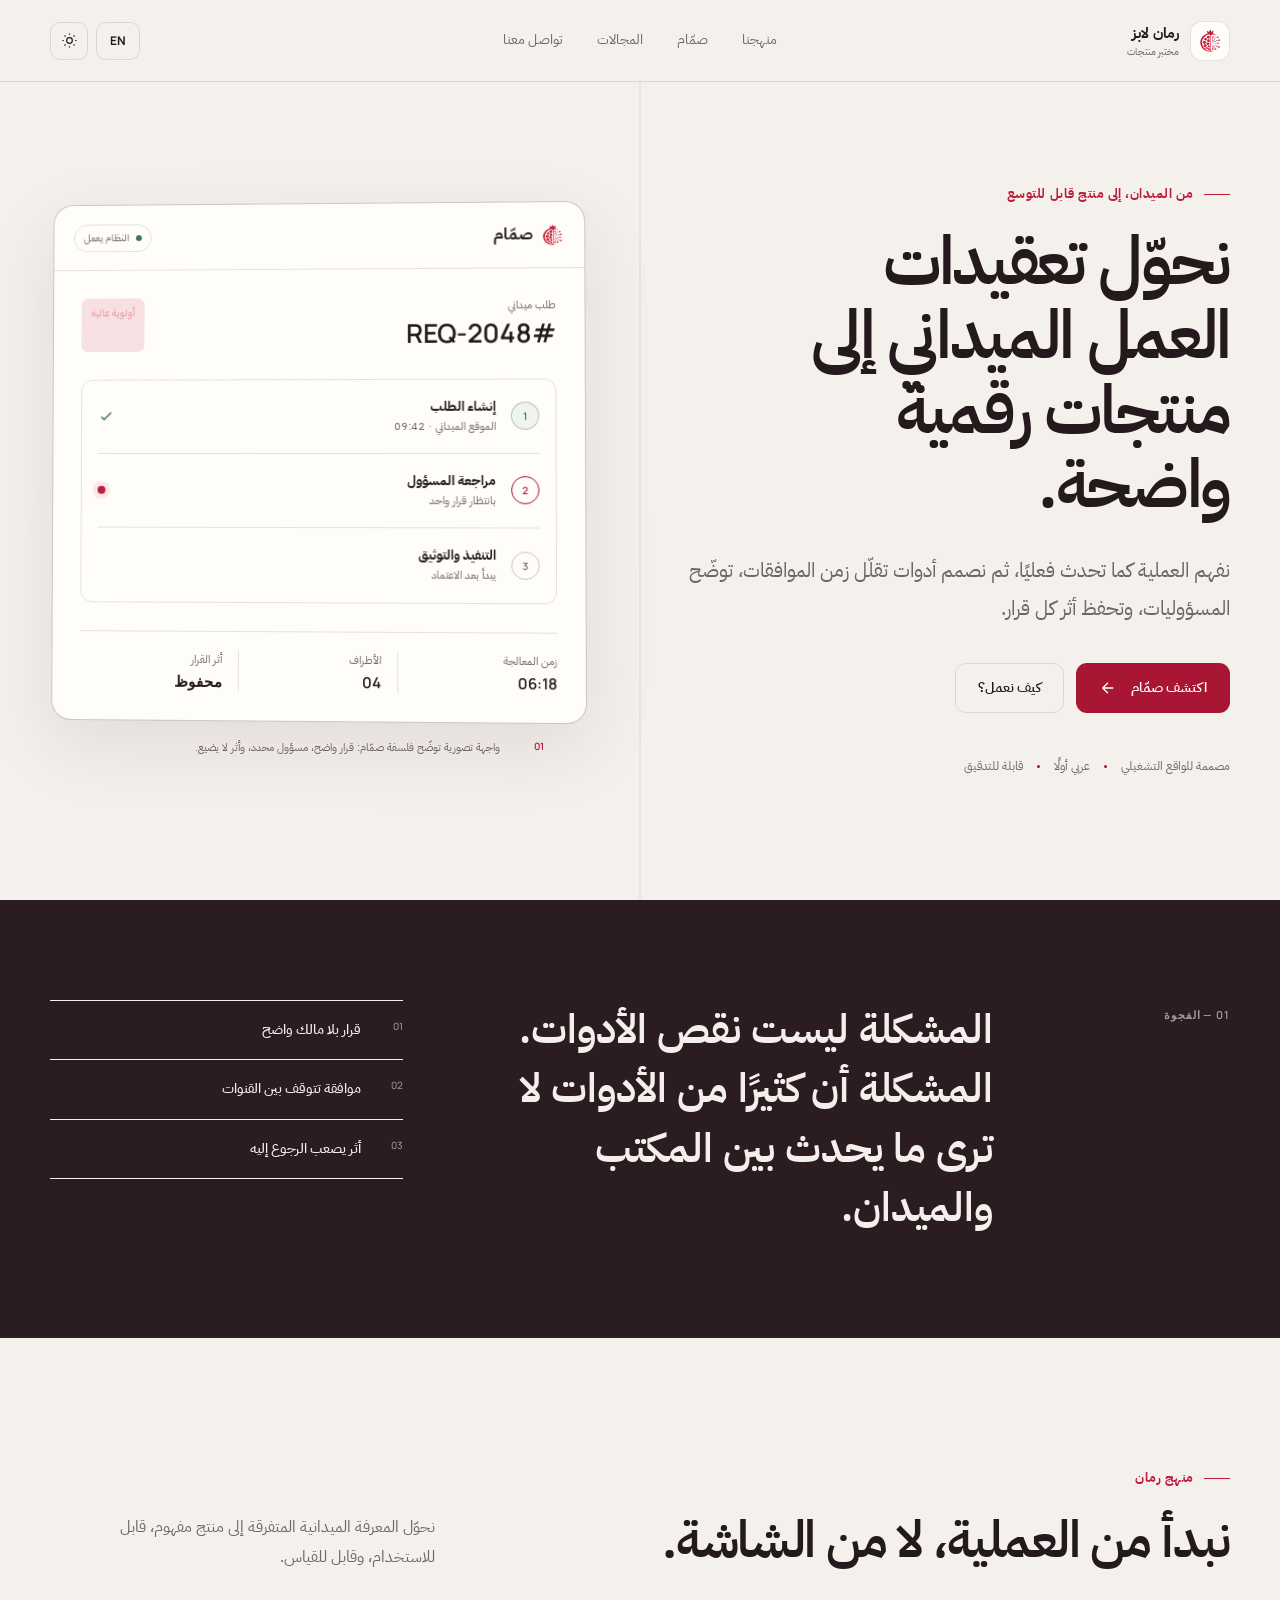
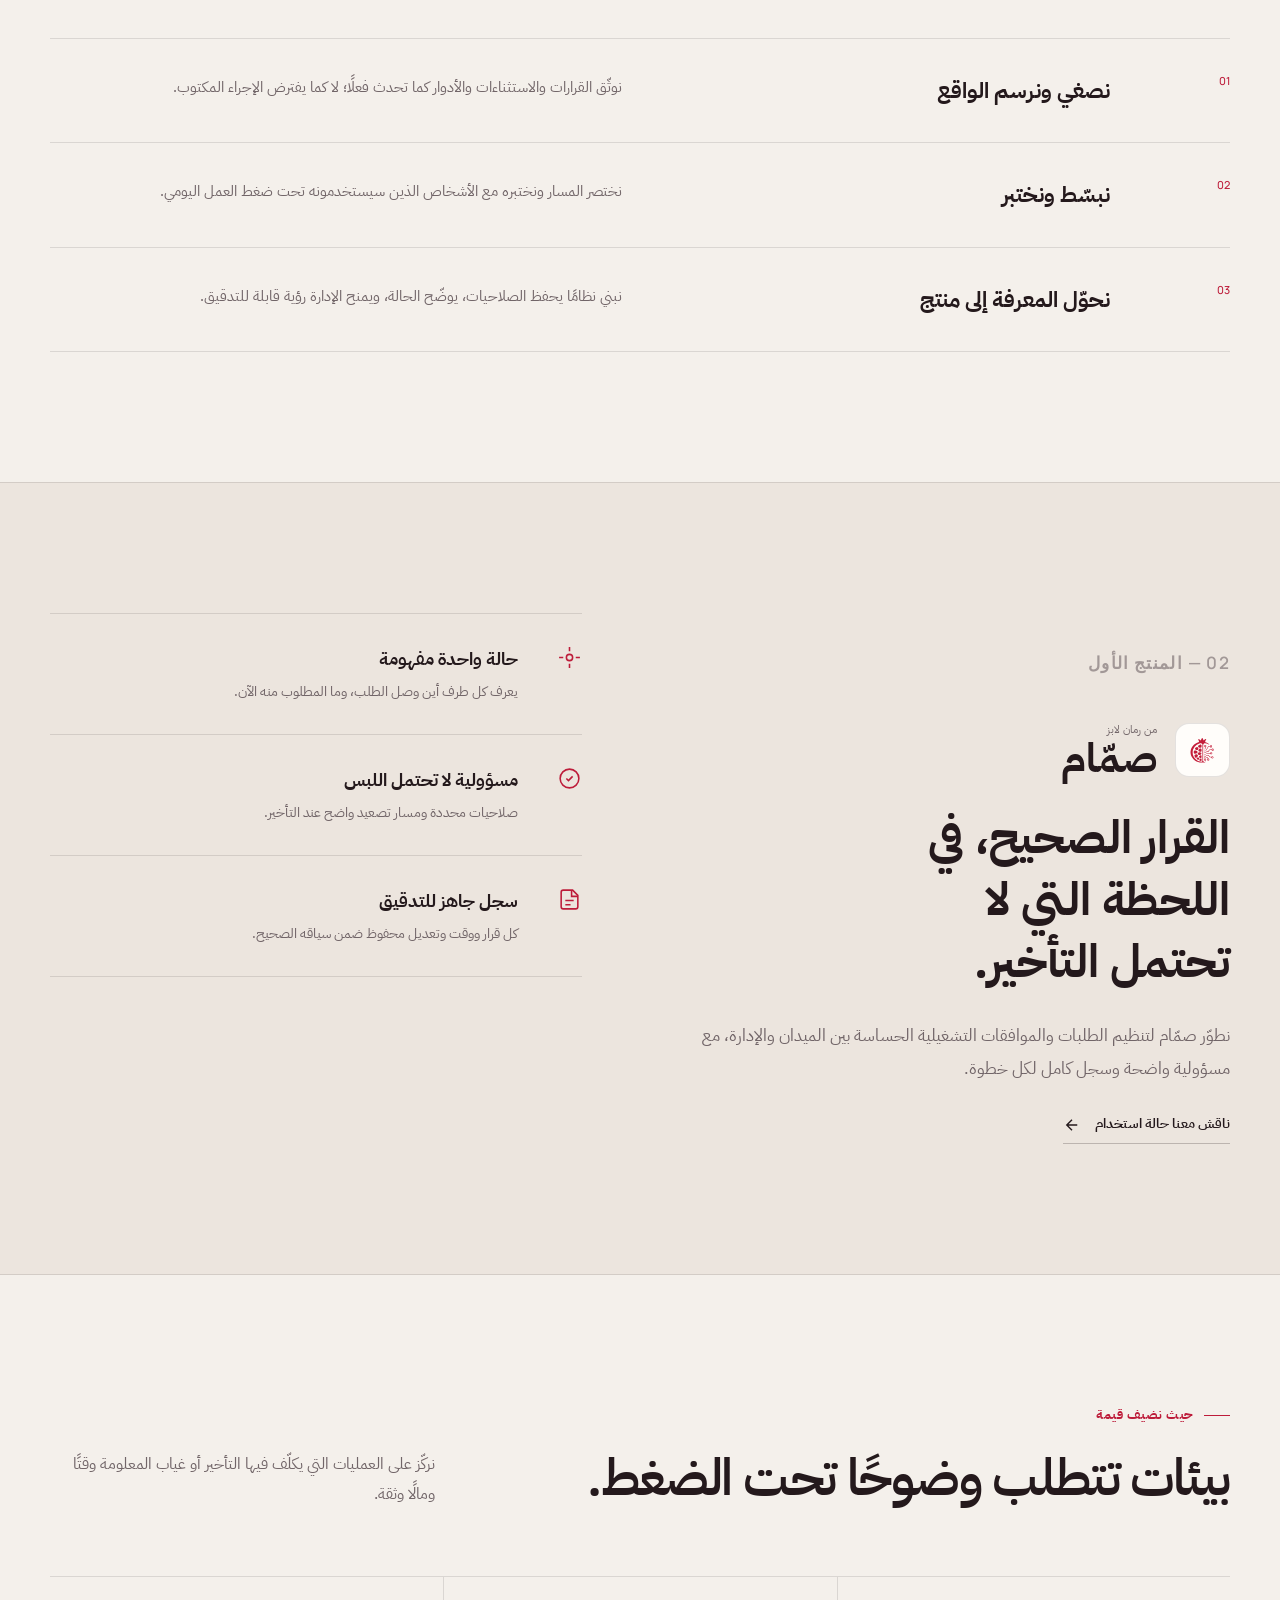
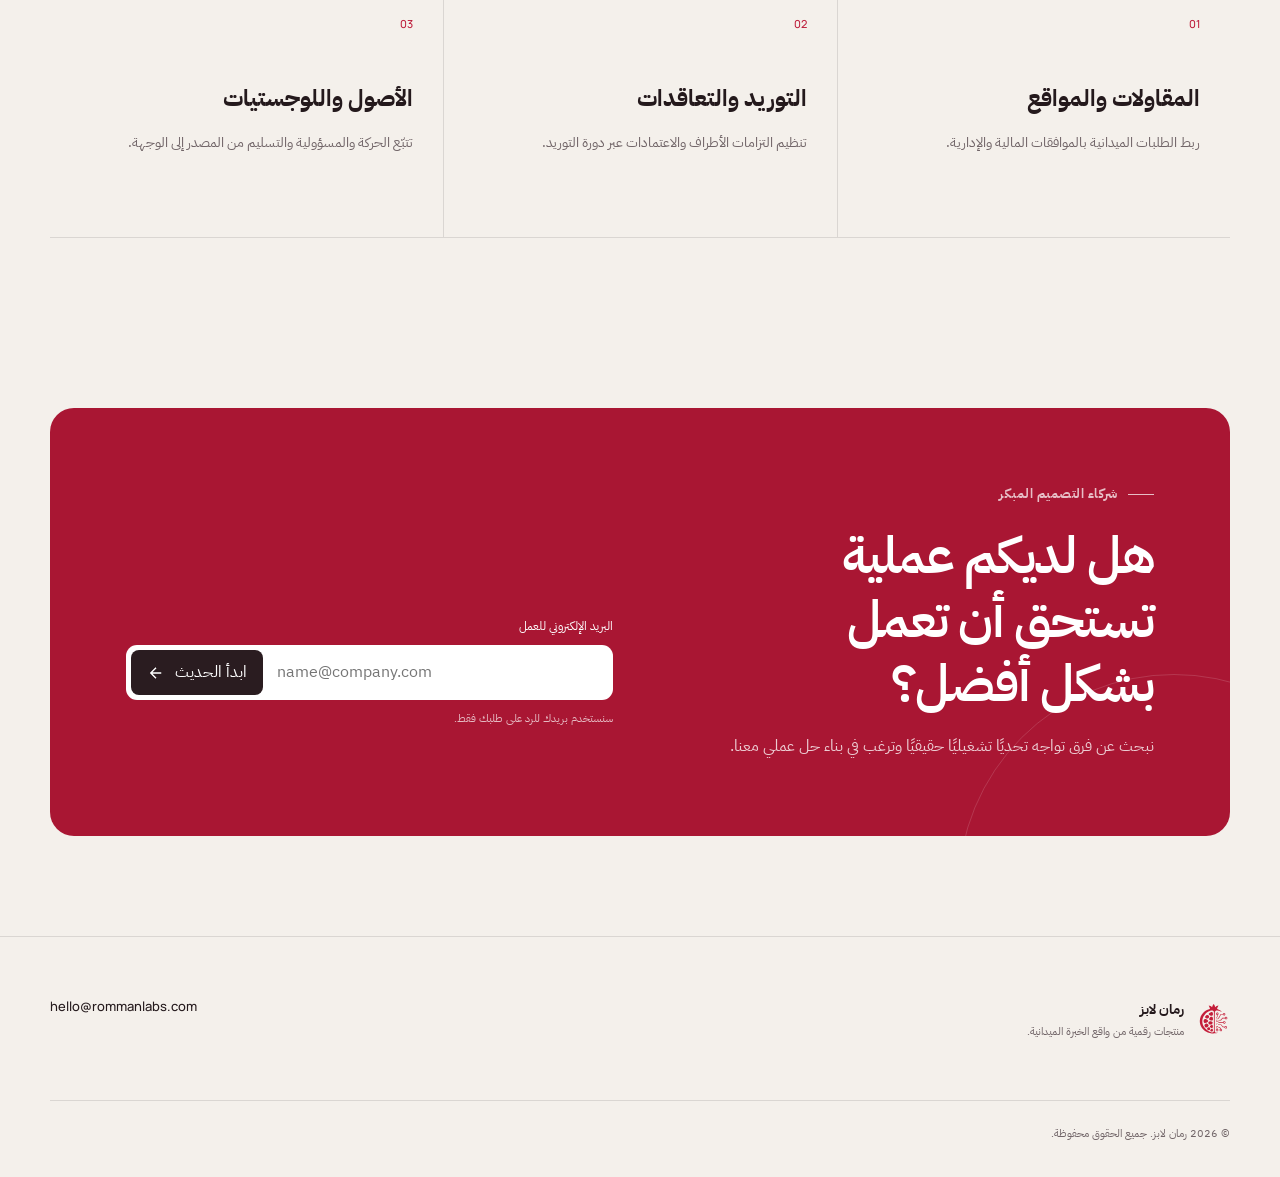
==== commit cc851871: "feat: integrate new assets and refactor core layout styles" ====
--- a/index.html
+++ b/index.html
@@ -1,376 +1,43 @@
 <!DOCTYPE html>
 <html lang="ar" dir="rtl" data-theme="dark">
-
 <head>
-  <meta charset="UTF-8" />
-  <meta name="viewport" content="width=device-width, initial-scale=1.0" />
-  <title>رمان لابز | Romman Labs — حلول رقمية ذكية للقطاعات الصناعية والتجارية</title>
-  <meta name="description"
-    content="رمان لابز — نؤمن بأن التكنولوجيا الجيدة تُصنع مع الناس. نركّز على بناء حلول رقمية ذكية للقطاعات الصناعية والتجارية. أول منتج: صمام." />
-  <meta name="theme-color" content="#080406" />
-
-  <!-- Favicon -->
-  <link rel="icon" type="image/svg+xml" href="logo.svg" />
-
-  <!-- CSS Stylesheet -->
-  <link rel="stylesheet" href="styles.css" />
+  <meta charset="UTF-8"><meta name="viewport" content="width=device-width, initial-scale=1.0">
+  <title>رمان لابز | منتجات رقمية للعمليات الميدانية</title>
+  <meta name="description" content="نحوّل تعقيدات العمل الميداني إلى منتجات رقمية واضحة، آمنة، وقابلة للتوسع.">
+  <meta name="theme-color" content="#10090b"><link rel="icon" href="logo.svg"><link rel="stylesheet" href="styles.css?v=2">
 </head>
-
 <body>
-
-  <!-- Top Scroll Progress Line -->
-  <div class="scroll-progress" id="scroll-progress"></div>
-
-  <!-- Background Ambient Layers -->
-  <canvas id="hero-canvas"></canvas>
-  <div class="ambient-grid"></div>
-  <div class="ambient-spotlight ambient-1"></div>
-  <div class="ambient-spotlight ambient-2"></div>
-  <div class="cursor-follower" id="cursor-follower"></div>
-
-  <!-- Navigation Header -->
-  <header class="site-header">
-    <a href="#" class="brand-wrapper">
-      <div class="brand-logo-frame">
-        <img src="logo.svg" alt="Romman Labs Logo" />
-      </div>
-      <span class="brand-title" data-ar="رمان لابز" data-en="Romman Labs">رمان لابز</span>
-    </a>
-
-    <nav aria-label="Main Navigation">
-      <ul class="nav-menu">
-        <li><a href="#problem" class="nav-link" data-ar="المشكلة" data-en="The Problem">المشكلة</a></li>
-        <li><a href="#philosophy" class="nav-link" data-ar="الفلسفة" data-en="Philosophy">الفلسفة</a></li>
-        <li><a href="#sectors" class="nav-link" data-ar="القطاعات" data-en="Sectors">القطاعات</a></li>
-        <li><a href="#samaam" class="nav-link" data-ar="مشروع صمام" data-en="Project Samaam">مشروع صمام</a></li>
-        <li><a href="#future" class="nav-link" data-ar="المستقبل" data-en="The Future">المستقبل</a></li>
-      </ul>
-    </nav>
-
-    <div class="header-controls">
-      <button class="control-btn" id="lang-toggle" aria-label="Switch Language">
-        🌐 <span id="lang-text">English</span>
-      </button>
-
-      <button class="control-btn" id="theme-toggle" aria-label="Switch Theme">
-        <span id="theme-icon">☀️</span>
-      </button>
-    </div>
-  </header>
-
-  <main>
-    <!-- HERO SECTION -->
-    <section class="hero-section">
-      <div class="container">
-        <div class="hero-content">
-          <div class="eyebrow-pill reveal-on-scroll">
-            <span class="seed-dot"></span>
-            <span data-ar="رمان لابز · مختبر ابتكار ومنتجات تقنية" data-en="ROMMAN LABS · PRODUCT INNOVATION LAB">رمان لابز · مختبر ابتكار ومنتجات تقنية</span>
-          </div>
-
-          <h1 class="hero-title reveal-on-scroll">
-            <span data-ar="من واقع الخبرة الميدانية..." data-en="From Field Expertise">من واقع الخبرة الميدانية...</span>
-            <span class="highlight-text" data-ar="نبني منتجات تقنية ريادية." data-en="to Scalable Technology.">نبني منتجات تقنية ريادية.</span>
-          </h1>
-
-          <p class="hero-desc reveal-on-scroll"
-             data-ar="بعد سنوات من تقديم الاستشارات والحلول الخاصة للقطاعات الحيوية، ننقل خبرتنا الميدانية لنبني منتجات تقنية ريادية تُعالج التحديات التشغيلية وتُحكم السيطرة على المخاطر."
-             data-en="Evolving years of specialized industrial consulting into scalable digital products — purpose-built to streamline complex operations and eliminate risk.">
-            بعد سنوات من تقديم الاستشارات والحلول الخاصة للقطاعات الحيوية، ننقل خبرتنا الميدانية لنبني منتجات تقنية ريادية تُعالج التحديات التشغيلية وتُحكم السيطرة على المخاطر.
-          </p>
-
-          <div class="hero-actions reveal-on-scroll">
-            <a href="#samaam" class="btn-primary">
-              <span data-ar="تعرّف على مشروع صمّام" data-en="Discover Project Samaam">تعرّف على مشروع صمّام</span>
-              <svg width="16" height="16" viewBox="0 0 24 24" fill="none" stroke="currentColor" stroke-width="2.5">
-                <path d="M19 12H5M12 19l-7-7 7-7"/>
-              </svg>
-            </a>
-
-            <a href="#philosophy" class="btn-secondary">
-              <span data-ar="فلسفتنا في البناء" data-en="Our Philosophy">فلسفتنا في البناء</span>
-            </a>
-          </div>
-        </div>
-      </div>
-    </section>
-
-    <!-- SECTION 1: THE PROBLEM (المشكلة) -->
-    <section id="problem">
-      <div class="container">
-        <div class="eyebrow-pill reveal-on-scroll">
-          <span class="seed-dot"></span>
-          <span data-ar="المشكلة التي نعالجها" data-en="THE PROBLEM WE ADDRESS">المشكلة التي نعالجها</span>
-        </div>
-
-        <h2 class="heading-section reveal-on-scroll"
-            data-ar="التعقيد البيروقراطي في العمليات الميدانية"
-            data-en="Operational friction in high-stakes environments">
-          التعقيد البيروقراطي في العمليات الميدانية
-        </h2>
-
-        <p class="subheading-section reveal-on-scroll"
-           data-ar="تعتمد القطاعات الحيوية على قرارات تشغيلية حاسمة وتدفقات معقدة. ومع تزايد حجم الأعمال وتعدد مسارات العمل، تنشأ ثغرات غير منظورة ترفع من حجم المخاطر وتؤثر على كفاءة الإنجاز."
-           data-en="Critical industries operate in high-stakes environments where precision and speed are non-negotiable. As operations scale and workflows multiply, unseen friction arises — compromising efficiency and elevating operational risk.">
-          تعتمد القطاعات الحيوية على قرارات تشغيلية حاسمة وتدفقات معقدة. ومع تزايد حجم الأعمال وتعدد مسارات العمل، تنشأ ثغرات غير منظورة ترفع من حجم المخاطر وتؤثر على كفاءة الإنجاز.
-        </p>
-
-        <div class="cards-grid">
-          <div class="card-item reveal-on-scroll">
-            <div class="card-icon">⚙️</div>
-            <h3 class="card-title" data-ar="تعدد مسارات القرار" data-en="Fragmented Decision Loops">تعدد مسارات القرار</h3>
-            <p class="card-desc"
-               data-ar="تداخل الصلاحيات وضبابية المسؤوليات عند التعامل مع المواقف التشغيلية الحساسة."
-               data-en="Overlapping authorities and ambiguity during critical operational sign-offs.">
-              تداخل الصلاحيات وضبابية المسؤوليات عند التعامل مع المواقف التشغيلية الحساسة.
-            </p>
-          </div>
-
-          <div class="card-item reveal-on-scroll">
-            <div class="card-icon">⏳</div>
-            <h3 class="card-title" data-ar="بطء الاستجابة الميدانية" data-en="Operational Bottlenecks">بطء الاستجابة الميدانية</h3>
-            <p class="card-desc"
-               data-ar="تأخر اتخاذ القرار وتجميد العمليات نتيجة الآليات التقليدية والانتظار غير المبرر."
-               data-en="Stalled field execution and sluggish decision loops caused by traditional bottlenecks.">
-              تأخر اتخاذ القرار وتجميد العمليات نتيجة الآليات التقليدية والانتظار غير المبرر.
-            </p>
-          </div>
-
-          <div class="card-item reveal-on-scroll">
-            <div class="card-icon">🌱</div>
-            <h3 class="card-title" data-ar="فجوات التمكين الرقمي" data-en="Inclusion & Usability Gaps">فجوات التمكين الرقمي</h3>
-            <p class="card-desc"
-               data-ar="صعوبة استيعاب كافة فئات فريق العمل، مما يحد من سلاسة التواصل الشامل والأداء التكاملي."
-               data-en="Friction in empowering every operational tier, limiting seamless cross-team performance.">
-              صعوبة استيعاب كافة فئات فريق العمل، مما يحد من سلاسة التواصل الشامل والأداء التكاملي.
-            </p>
-          </div>
-        </div>
-      </div>
-    </section>
-
-    <!-- SECTION 2: PHILOSOPHY (الفلسفة) -->
-    <section id="philosophy">
-      <div class="container">
-        <div class="eyebrow-pill reveal-on-scroll">
-          <span class="seed-dot"></span>
-          <span data-ar="فلسفة رمان" data-en="OUR PHILOSOPHY">فلسفة رمان</span>
-        </div>
-
-        <h2 class="heading-section reveal-on-scroll"
-            data-ar="رمزية الرمانة: تنظيم متقن وحماية للقيمة"
-            data-en="The Pomegranate Principle: Structured Harmony & Asset Protection">
-          رمزية الرمانة: تنظيم متقن وحماية للقيمة
-        </h2>
-
-        <p class="subheading-section reveal-on-scroll"
-           data-ar="رمز الرمانة يمثل حبات عديدة تتجمع بنظام دقيق داخل غلاف حامي. نأخذ الخبرات والحلول الاستشارية المخصصة التي صممناها عبر السنين، ونُحولها إلى منتجات تقنية عامة تمكّن المؤسسات وتلبي احتياجات الميدان."
-           data-en="A pomegranate holds structured seeds beneath a protective shell. We transform years of tailored consulting insights into standardized software products — empowering industries with control and clarity.">
-          رمز الرمانة يمثل حبات عديدة تتجمع بنظام دقيق داخل غلاف حامي. نأخذ الخبرات والحلول الاستشارية المخصصة التي صممناها عبر السنين، ونُحولها إلى منتجات تقنية عامة تمكّن المؤسسات وتلبي احتياجات الميدان.
-        </p>
-
-        <div class="philosophy-grid">
-          <div class="step-card reveal-on-scroll">
-            <div class="step-num">01</div>
-            <h3 class="card-title" data-ar="الفوضى (Chaos)" data-en="Chaos">الفوضى (Chaos)</h3>
-            <p class="card-desc"
-               data-ar="البداية من استيعاب التفاصيل المشتتة والعمليات المعقدة لدى الشريك."
-               data-en="Unpacking scattered processes and complex operational realities.">
-              البداية من استيعاب التفاصيل المشتتة والعمليات المعقدة لدى الشريك.
-            </p>
-          </div>
-
-          <div class="step-card reveal-on-scroll">
-            <div class="step-num">02</div>
-            <h3 class="card-title" data-ar="التنظيم (Organization)" data-en="Organization">التنظيم (Organization)</h3>
-            <p class="card-desc"
-               data-ar="ترتيب الصلاحيات وتصميم مسارات عمل بسيطة وسلسة للجميع."
-               data-en="Structuring permissions into intuitive, friction-free workflows.">
-              ترتيب الصلاحيات وتصميم مسارات عمل بسيطة وسلسة للجميع.
-            </p>
-          </div>
-
-          <div class="step-card reveal-on-scroll">
-            <div class="step-num">03</div>
-            <h3 class="card-title" data-ar="التحكم (Control)" data-en="Control">التحكم (Control)</h3>
-            <p class="card-desc"
-               data-ar="منح الإدارة والميدان رؤية شفافة وتأكيد دقيق يمنع التسرب والخطأ."
-               data-en="Providing leaders and field teams real-time visibility and full auditability.">
-              منح الإدارة والميدان رؤية شفافة وتأكيد دقيق يمنع التسرب والخطأ.
-            </p>
-          </div>
-        </div>
-      </div>
-    </section>
-
-    <!-- SECTION 3: SECTORS (القطاعات والمجالات) -->
-    <section id="sectors">
-      <div class="container">
-        <div class="eyebrow-pill reveal-on-scroll">
-          <span class="seed-dot"></span>
-          <span data-ar="مجالات التركيز" data-en="SECTORS & FOCUS AREAS">مجالات التركيز</span>
-        </div>
-
-        <h2 class="heading-section reveal-on-scroll"
-            data-ar="نركز على القطاعات الحيوية والتجارية"
-            data-en="Powering Industrial & Commercial Sectors">
-          نركز على القطاعات الحيوية والتجارية
-        </h2>
-
-        <div class="cards-grid">
-          <div class="card-item reveal-on-scroll">
-            <div class="card-icon">🤝</div>
-            <h3 class="card-title" data-ar="التجارة والتعاقدات" data-en="Commerce & Procurement">التجارة والتعاقدات</h3>
-            <p class="card-desc"
-               data-ar="تيسير عقود التوريد وإدارتها بوضوح بين جميع الأطراف."
-               data-en="Streamlining vendor contracts and commercial supply agreements.">
-              تيسير عقود التوريد وإدارتها بوضوح بين جميع الأطراف.
-            </p>
-          </div>
-
-          <div class="card-item reveal-on-scroll">
-            <div class="card-icon">🏗️</div>
-            <h3 class="card-title" data-ar="المقاولات والبناء" data-en="Construction & Contracting">المقاولات والبناء</h3>
-            <p class="card-desc"
-               data-ar="ربط الميدان بالإدارة المالية وتأمين موافقات المواد والمعدات."
-               data-en="Connecting job sites with finance to secure material sign-offs seamlessly.">
-              ربط الميدان بالإدارة المالية وتأمين موافقات المواد والمعدات.
-            </p>
-          </div>
-
-          <div class="card-item reveal-on-scroll">
-            <div class="card-icon">🚛</div>
-            <h3 class="card-title" data-ar="سلاسل الإمداد" data-en="Supply Chain & Logistics">سلاسل الإمداد</h3>
-            <p class="card-desc"
-               data-ar="تتبع الحركة التشغيلية وتقليل الاحتكاك في الشحن والتوزيع."
-               data-en="Minimizing operational friction across shipping and distribution loops.">
-              تتبع الحركة التشغيلية وتقليل الاحتكاك في الشحن والتوزيع.
-            </p>
-          </div>
-
-          <div class="card-item reveal-on-scroll">
-            <div class="card-icon">📦</div>
-            <h3 class="card-title" data-ar="تتبع الأصول" data-en="Asset Management">تتبع الأصول</h3>
-            <p class="card-desc"
-               data-ar="حوكمة حركة المعدات والأصول الثمينة برؤية فورية."
-               data-en="Real-time governance and visibility over heavy machinery and high-value assets.">
-              حوكمة حركة المعدات والأصول الثمينة برؤية فورية.
-            </p>
-          </div>
-
-          <div class="card-item reveal-on-scroll">
-            <div class="card-icon">♿</div>
-            <h3 class="card-title" data-ar="دمج ذوي الاحتياجات الخاصة" data-en="Inclusive Design & Accessibility">دمج ذوي الاحتياجات الخاصة</h3>
-            <p class="card-desc"
-               data-ar="بناء واجهات سهلة الوصول تلائم جميع قدرات طاقم العمل بكرامة وسلاسة."
-               data-en="Designing accessible software that empowers every team member with dignity.">
-              بناء واجهات سهلة الوصول تلائم جميع قدرات طاقم العمل بكرامة وسلاسة.
-            </p>
-          </div>
-        </div>
-      </div>
-    </section>
-
-    <!-- SECTION 4: PROJECT SAMAAM (مشروع صمام) -->
-    <section id="samaam">
-      <div class="container">
-        <div class="samaam-card reveal-on-scroll">
-          <div class="samaam-badge">
-            <span class="seed-dot"></span>
-            <span data-ar="أول منتج من رمان لابز" data-en="FLAGSHIP PRODUCT">أول منتج من رمان لابز</span>
-          </div>
-
-          <h2 class="samaam-title">
-            <span data-ar="صمّـام — قريباً جداً" data-en="Samaam — Launching Soon">صمّـام — قريباً جداً</span>
-          </h2>
-
-          <p class="subheading-section" style="margin-bottom: 28px; font-style: italic;"
-             data-ar="في بعض الأحيان، القرار الصغير يحمل ثمنًا كبيرًا... نبني أداة تُحكم اللحظة قبل أن تفلت، وتغلق الثغرة قبل أن تنفتح. قريباً، ستعرف لماذا سمّيناه صمّام."
-             data-en="Sometimes a minor oversight carries an immense cost. We are building a system to catch critical moments before they slip away — and seal vulnerabilities before they open. Coming soon, you will discover why we called it Samaam.">
-            في بعض الأحيان، القرار الصغير يحمل ثمنًا كبيرًا... نبني أداة تُحكم اللحظة قبل أن تفلت، وتغلق الثغرة قبل أن تنفتح. قريباً، ستعرف لماذا سمّيناه صمّام.
-          </p>
-
-          <div class="samaam-highlights">
-            <div class="highlight-chip">
-              <span class="chip-icon">⚡</span>
-              <span data-ar="استجابة لحظية للميدان" data-en="Real-time Field Control">استجابة لحظية للميدان</span>
-            </div>
-            <div class="highlight-chip">
-              <span class="chip-icon">🛡️</span>
-              <span data-ar="إغلاق ثغرات التسرب" data-en="Zero Risk Leakage">إغلاق ثغرات التسرب</span>
-            </div>
-            <div class="highlight-chip">
-              <span class="chip-icon">🔒</span>
-              <span data-ar="حوكمة دقيقة للقرارات" data-en="Auditable Governance">حوكمة دقيقة للقرارات</span>
-            </div>
-          </div>
-
-          <a href="#future" class="btn-primary">
-            <span data-ar="كن جزءاً من الإطلاق التجريبي" data-en="Join Early Private Testing">كن جزءاً من الإطلاق التجريبي</span>
-            <svg width="16" height="16" viewBox="0 0 24 24" fill="none" stroke="currentColor" stroke-width="2.5">
-              <path d="M19 12H5M12 19l-7-7 7-7"/>
-            </svg>
-          </a>
-        </div>
-      </div>
-    </section>
-
-    <!-- SECTION 5: THE FUTURE (المستقبل والتواصل) -->
-    <section id="future">
-      <div class="container">
-        <div class="cta-box reveal-on-scroll">
-          <div class="eyebrow-pill">
-            <span class="seed-dot"></span>
-            <span data-ar="المستقبل والنمو" data-en="THE FUTURE & GROWTH">المستقبل والنمو</span>
-          </div>
-
-          <h2 class="heading-section" data-ar="نستمع أولاً، ثم نبني سوياً" data-en="We Listen First, Then Build Together">
-            نستمع أولاً، ثم نبني سوياً
-          </h2>
-
-          <p class="subheading-section" style="margin: 0 auto 32px;"
-             data-ar="نحضر للإطلاق التدريجي لمنتجاتنا بالتعاون مع شركاء مبكرين. يسعدنا التواصل وسماع تحدياتكم التشغيلية."
-             data-en="We are preparing a selective rollout alongside early design partners. Connect with us to discuss your operational challenges.">
-            نحضر للإطلاق التدريجي لمنتجاتنا بالتعاون مع شركاء مبكرين. يسعدنا التواصل وسماع تحدياتكم التشغيلية.
-          </p>
-
-          <form class="form-group" id="contact-form">
-            <!-- Honeypot Field (حماية من السبام) -->
-            <input type="text" name="_honey" id="contact-honey" style="display:none !important;" tabindex="-1" autocomplete="off" />
-            <input type="email" id="contact-email" class="email-input" placeholder="أدخل البريد الإلكتروني..." data-ar="أدخل البريد الإلكتروني..." data-en="Enter your email address..." required />
-            <button type="submit" id="contact-submit" class="btn-primary">
-              <span data-ar="تواصل معنا" data-en="Get in Touch">تواصل معنا</span>
-            </button>
-          </form>
-          
-          <div class="privacy-note" id="privacy-note">
-            <svg width="14" height="14" viewBox="0 0 24 24" fill="none" stroke="currentColor" stroke-width="2">
-              <rect x="3" y="11" width="18" height="11" rx="2" ry="2"></rect>
-              <path d="M7 11V7a5 5 0 0 1 10 0v4"></path>
-            </svg>
-            <span data-ar="نحترم خصوصيتك 100%. لن نرسل أي رسائل مزعجة أو نصل إلى بياناتك الخاصة." data-en="100% Privacy guaranteed. Zero spam, zero data sharing.">نحترم خصوصيتك 100%. لن نرسل أي رسائل مزعجة أو نصل إلى بياناتك الخاصة.</span>
-          </div>
-
-          <div id="form-feedback" class="form-feedback-card"></div>
-        </div>
-      </div>
-    </section>
-  </main>
-
-  <!-- SITE FOOTER -->
-  <footer class="site-footer">
-    <div class="container footer-inner">
-      <div>
-        <span data-ar="© 2026 رمان لابز (Romman Labs). جميع الحقوق محفوظة." data-en="© 2026 Romman Labs. All rights reserved.">© 2026 رمان لابز (Romman Labs). جميع الحقوق محفوظة.</span>
-      </div>
-      <div>
-        <a href="mailto:hello@rommanlabs.com" style="color: var(--text-muted); text-decoration: none;">hello@rommanlabs.com</a>
-      </div>
-    </div>
-  </footer>
-
-  <!-- JavaScript -->
-  <script src="script.js"></script>
-</body>
-
-</html>
+<a class="skip-link" href="#main" data-ar="انتقل إلى المحتوى" data-en="Skip to content">انتقل إلى المحتوى</a>
+<header class="site-header">
+  <a href="#" class="brand"><span class="brand-mark"><img src="logo.svg" alt=""></span><span><strong data-ar="رمان لابز" data-en="Romman Labs">رمان لابز</strong><small data-ar="مختبر منتجات" data-en="Product lab">مختبر منتجات</small></span></a>
+  <nav class="desktop-nav" aria-label="Main navigation"><a href="#approach" data-ar="منهجنا" data-en="Approach">منهجنا</a><a href="#samaam" data-ar="صمّام" data-en="Samaam">صمّام</a><a href="#sectors" data-ar="المجالات" data-en="Focus areas">المجالات</a><a href="#contact" data-ar="تواصل معنا" data-en="Contact">تواصل معنا</a></nav>
+  <div class="header-actions"><button class="text-control" id="lang-toggle" aria-label="Switch language"><span id="lang-text">EN</span></button><button class="icon-control" id="theme-toggle" aria-label="Switch theme"><svg viewBox="0 0 24 24"><circle cx="12" cy="12" r="4"/><path d="M12 2v2M12 20v2M4.9 4.9l1.4 1.4M17.7 17.7l1.4 1.4M2 12h2M20 12h2M4.9 19.1l1.4-1.4M17.7 6.3l1.4-1.4"/></svg></button><button class="menu-toggle" id="menu-toggle" aria-label="Open menu" aria-expanded="false"><span></span><span></span></button></div>
+  <nav class="mobile-nav" id="mobile-nav"><a href="#approach" data-ar="منهجنا" data-en="Approach">منهجنا</a><a href="#samaam" data-ar="مشروع صمّام" data-en="Project Samaam">مشروع صمّام</a><a href="#sectors" data-ar="مجالات التركيز" data-en="Focus areas">مجالات التركيز</a><a href="#contact" data-ar="تواصل معنا" data-en="Contact us">تواصل معنا</a></nav>
+</header>
+<main id="main">
+  <section class="hero"><div class="container hero-grid">
+    <div class="hero-copy"><p class="kicker reveal" data-ar="من الميدان، إلى منتج قابل للتوسع" data-en="From field reality to scalable products">من الميدان، إلى منتج قابل للتوسع</p><h1 class="reveal" data-ar="نحوّل تعقيدات العمل الميداني إلى منتجات رقمية واضحة." data-en="We turn complex field operations into clear digital products.">نحوّل تعقيدات العمل الميداني إلى منتجات رقمية واضحة.</h1><p class="hero-lead reveal" data-ar="نفهم العملية كما تحدث فعليًا، ثم نصمم أدوات تقلّل زمن الموافقات، توضّح المسؤوليات، وتحفظ أثر كل قرار." data-en="We study operations as they actually happen, then design tools that shorten approvals, clarify ownership, and preserve every decision trail.">نفهم العملية كما تحدث فعليًا، ثم نصمم أدوات تقلّل زمن الموافقات، توضّح المسؤوليات، وتحفظ أثر كل قرار.</p><div class="hero-actions reveal"><a class="button button-primary" href="#samaam"><span data-ar="اكتشف صمّام" data-en="Discover Samaam">اكتشف صمّام</span><svg viewBox="0 0 24 24"><path d="M19 12H5M12 19l-7-7 7-7"/></svg></a><a class="button button-quiet" href="#approach" data-ar="كيف نعمل؟" data-en="How we work">كيف نعمل؟</a></div><div class="trust-line reveal"><span data-ar="مصممة للواقع التشغيلي" data-en="Built for operational reality">مصممة للواقع التشغيلي</span><span data-ar="عربي أولًا" data-en="Arabic-first">عربي أولًا</span><span data-ar="قابلة للتدقيق" data-en="Auditable by design">قابلة للتدقيق</span></div></div>
+    <div class="product-preview reveal"><div class="preview-shell"><div class="preview-topbar"><div class="preview-brand"><img src="logo.svg" alt=""><span data-ar="صمّام" data-en="Samaam">صمّام</span></div><span class="status"><i></i><span data-ar="النظام يعمل" data-en="System active">النظام يعمل</span></span></div><div class="preview-body"><div class="preview-heading"><div><small data-ar="طلب ميداني" data-en="Field request">طلب ميداني</small><h2>#REQ-2048</h2></div><span class="priority" data-ar="أولوية عالية" data-en="High priority">أولوية عالية</span></div><div class="workflow">
+      <div class="flow-step complete"><span>1</span><div><strong data-ar="إنشاء الطلب" data-en="Request created">إنشاء الطلب</strong><small data-ar="الموقع الميداني · 09:42" data-en="Field site · 09:42">الموقع الميداني · 09:42</small></div><svg viewBox="0 0 24 24"><path d="m5 12 4 4L19 6"/></svg></div>
+      <div class="flow-step active"><span>2</span><div><strong data-ar="مراجعة المسؤول" data-en="Supervisor review">مراجعة المسؤول</strong><small data-ar="بانتظار قرار واحد" data-en="One decision pending">بانتظار قرار واحد</small></div><i class="pulse"></i></div>
+      <div class="flow-step"><span>3</span><div><strong data-ar="التنفيذ والتوثيق" data-en="Execute & document">التنفيذ والتوثيق</strong><small data-ar="يبدأ بعد الاعتماد" data-en="Starts after approval">يبدأ بعد الاعتماد</small></div></div></div>
+      <div class="preview-metrics"><div><small data-ar="زمن المعالجة" data-en="Cycle time">زمن المعالجة</small><strong>06:18</strong></div><div><small data-ar="الأطراف" data-en="Stakeholders">الأطراف</small><strong>04</strong></div><div><small data-ar="أثر القرار" data-en="Audit trail">أثر القرار</small><strong data-ar="محفوظ" data-en="Saved">محفوظ</strong></div></div></div></div><div class="preview-caption"><span>01</span><p data-ar="واجهة تصورية توضّح فلسفة صمّام: قرار واضح، مسؤول محدد، وأثر لا يضيع." data-en="A concept interface expressing Samaam: a clear decision, a clear owner, and a trail that never gets lost.">واجهة تصورية توضّح فلسفة صمّام: قرار واضح، مسؤول محدد، وأثر لا يضيع.</p></div></div>
+  </div></section>
+  <section class="problem-band"><div class="container problem-layout"><p class="section-index">01 — <span data-ar="الفجوة" data-en="The gap">الفجوة</span></p><blockquote class="reveal" data-ar="المشكلة ليست نقص الأدوات. المشكلة أن كثيرًا من الأدوات لا ترى ما يحدث بين المكتب والميدان." data-en="The problem is not a lack of tools. Many tools cannot see what happens between the office and the field.">المشكلة ليست نقص الأدوات. المشكلة أن كثيرًا من الأدوات لا ترى ما يحدث بين المكتب والميدان.</blockquote><div class="friction-list reveal"><div><span>01</span><strong data-ar="قرار بلا مالك واضح" data-en="A decision with no clear owner">قرار بلا مالك واضح</strong></div><div><span>02</span><strong data-ar="موافقة تتوقف بين القنوات" data-en="An approval lost between channels">موافقة تتوقف بين القنوات</strong></div><div><span>03</span><strong data-ar="أثر يصعب الرجوع إليه" data-en="A trail hard to retrieve">أثر يصعب الرجوع إليه</strong></div></div></div></section>
+  <section id="approach" class="section-space"><div class="container"><div class="section-head reveal"><div><p class="kicker" data-ar="منهج رمان" data-en="The Romman method">منهج رمان</p><h2 data-ar="نبدأ من العملية، لا من الشاشة." data-en="We start with the operation, not the screen.">نبدأ من العملية، لا من الشاشة.</h2></div><p data-ar="نحوّل المعرفة الميدانية المتفرقة إلى منتج مفهوم، قابل للاستخدام، وقابل للقياس." data-en="We turn fragmented field knowledge into a product that is understandable, usable, and measurable.">نحوّل المعرفة الميدانية المتفرقة إلى منتج مفهوم، قابل للاستخدام، وقابل للقياس.</p></div><div class="process reveal">
+    <article><span>01</span><h3 data-ar="نصغي ونرسم الواقع" data-en="Listen and map reality">نصغي ونرسم الواقع</h3><p data-ar="نوثّق القرارات والاستثناءات والأدوار كما تحدث فعلًا؛ لا كما يفترض الإجراء المكتوب." data-en="We document decisions, exceptions, and roles as they truly happen—not as the manual assumes.">نوثّق القرارات والاستثناءات والأدوار كما تحدث فعلًا؛ لا كما يفترض الإجراء المكتوب.</p></article>
+    <article><span>02</span><h3 data-ar="نبسّط ونختبر" data-en="Simplify and test">نبسّط ونختبر</h3><p data-ar="نختصر المسار ونختبره مع الأشخاص الذين سيستخدمونه تحت ضغط العمل اليومي." data-en="We shorten the workflow and test it with the people who use it under daily pressure.">نختصر المسار ونختبره مع الأشخاص الذين سيستخدمونه تحت ضغط العمل اليومي.</p></article>
+    <article><span>03</span><h3 data-ar="نحوّل المعرفة إلى منتج" data-en="Turn knowledge into product">نحوّل المعرفة إلى منتج</h3><p data-ar="نبني نظامًا يحفظ الصلاحيات، يوضّح الحالة، ويمنح الإدارة رؤية قابلة للتدقيق." data-en="We build a system that preserves permissions, clarifies status, and gives management an auditable view.">نبني نظامًا يحفظ الصلاحيات، يوضّح الحالة، ويمنح الإدارة رؤية قابلة للتدقيق.</p></article>
+  </div></div></section>
+  <section id="samaam" class="samaam section-space"><div class="container samaam-layout"><div class="samaam-copy reveal"><p class="section-index">02 — <span data-ar="المنتج الأول" data-en="First product">المنتج الأول</span></p><div class="product-name"><img src="logo.svg" alt=""><div><small data-ar="من رمان لابز" data-en="By Romman Labs">من رمان لابز</small><h2 data-ar="صمّام" data-en="Samaam">صمّام</h2></div></div><h3 data-ar="القرار الصحيح، في اللحظة التي لا تحتمل التأخير." data-en="The right decision, when delay is not an option.">القرار الصحيح، في اللحظة التي لا تحتمل التأخير.</h3><p data-ar="نطوّر صمّام لتنظيم الطلبات والموافقات التشغيلية الحساسة بين الميدان والإدارة، مع مسؤولية واضحة وسجل كامل لكل خطوة." data-en="We are developing Samaam to organize sensitive requests and approvals between field teams and management—with clear ownership and a complete trail.">نطوّر صمّام لتنظيم الطلبات والموافقات التشغيلية الحساسة بين الميدان والإدارة، مع مسؤولية واضحة وسجل كامل لكل خطوة.</p><a class="text-link" href="#contact"><span data-ar="ناقش معنا حالة استخدام" data-en="Discuss a use case">ناقش معنا حالة استخدام</span><svg viewBox="0 0 24 24"><path d="M19 12H5M12 19l-7-7 7-7"/></svg></a></div><div class="outcomes reveal">
+    <article><svg viewBox="0 0 24 24"><path d="M12 2v4M12 18v4M2 12h4M18 12h4"/><circle cx="12" cy="12" r="3"/></svg><div><h4 data-ar="حالة واحدة مفهومة" data-en="One clear status">حالة واحدة مفهومة</h4><p data-ar="يعرف كل طرف أين وصل الطلب، وما المطلوب منه الآن." data-en="Every party knows where the request stands and what is needed now.">يعرف كل طرف أين وصل الطلب، وما المطلوب منه الآن.</p></div></article>
+    <article><svg viewBox="0 0 24 24"><path d="M9 12l2 2 4-4"/><circle cx="12" cy="12" r="9"/></svg><div><h4 data-ar="مسؤولية لا تحتمل اللبس" data-en="Unambiguous ownership">مسؤولية لا تحتمل اللبس</h4><p data-ar="صلاحيات محددة ومسار تصعيد واضح عند التأخير." data-en="Defined permissions and a clear escalation path when delays occur.">صلاحيات محددة ومسار تصعيد واضح عند التأخير.</p></div></article>
+    <article><svg viewBox="0 0 24 24"><path d="M4 19V5a2 2 0 0 1 2-2h9l5 5v11a2 2 0 0 1-2 2H6a2 2 0 0 1-2-2Z"/><path d="M14 3v6h6M8 13h8M8 17h5"/></svg><div><h4 data-ar="سجل جاهز للتدقيق" data-en="Audit-ready trail">سجل جاهز للتدقيق</h4><p data-ar="كل قرار ووقت وتعديل محفوظ ضمن سياقه الصحيح." data-en="Every decision, timestamp, and change is preserved in context.">كل قرار ووقت وتعديل محفوظ ضمن سياقه الصحيح.</p></div></article>
+  </div></div></section>
+  <section id="sectors" class="section-space"><div class="container"><div class="section-head reveal"><div><p class="kicker" data-ar="حيث نضيف قيمة" data-en="Where we add value">حيث نضيف قيمة</p><h2 data-ar="بيئات تتطلب وضوحًا تحت الضغط." data-en="Environments that demand clarity under pressure.">بيئات تتطلب وضوحًا تحت الضغط.</h2></div><p data-ar="نركّز على العمليات التي يكلّف فيها التأخير أو غياب المعلومة وقتًا ومالًا وثقة." data-en="We focus on operations where delay or missing information costs time, money, and trust.">نركّز على العمليات التي يكلّف فيها التأخير أو غياب المعلومة وقتًا ومالًا وثقة.</p></div><div class="sector-list reveal">
+    <article><span>01</span><h3 data-ar="المقاولات والمواقع" data-en="Construction & sites">المقاولات والمواقع</h3><p data-ar="ربط الطلبات الميدانية بالموافقات المالية والإدارية." data-en="Connecting field requests with financial and administrative approvals.">ربط الطلبات الميدانية بالموافقات المالية والإدارية.</p></article><article><span>02</span><h3 data-ar="التوريد والتعاقدات" data-en="Procurement & contracts">التوريد والتعاقدات</h3><p data-ar="تنظيم التزامات الأطراف والاعتمادات عبر دورة التوريد." data-en="Organizing obligations and approvals across the supply cycle.">تنظيم التزامات الأطراف والاعتمادات عبر دورة التوريد.</p></article><article><span>03</span><h3 data-ar="الأصول واللوجستيات" data-en="Assets & logistics">الأصول واللوجستيات</h3><p data-ar="تتبّع الحركة والمسؤولية والتسليم من المصدر إلى الوجهة." data-en="Tracking movement, custody, and handoff from source to destination.">تتبّع الحركة والمسؤولية والتسليم من المصدر إلى الوجهة.</p></article>
+  </div></div></section>
+  <section id="contact" class="contact"><div class="container contact-panel reveal"><div class="contact-copy"><p class="kicker" data-ar="شركاء التصميم المبكر" data-en="Early design partners">شركاء التصميم المبكر</p><h2 data-ar="هل لديكم عملية تستحق أن تعمل بشكل أفضل؟" data-en="Do you have an operation that deserves to work better?">هل لديكم عملية تستحق أن تعمل بشكل أفضل؟</h2><p data-ar="نبحث عن فرق تواجه تحديًا تشغيليًا حقيقيًا وترغب في بناء حل عملي معنا." data-en="We are looking for teams facing a real operational challenge and willing to shape a practical solution with us.">نبحث عن فرق تواجه تحديًا تشغيليًا حقيقيًا وترغب في بناء حل عملي معنا.</p></div><div class="contact-action"><form id="contact-form" class="contact-form"><label for="contact-email" data-ar="البريد الإلكتروني للعمل" data-en="Work email">البريد الإلكتروني للعمل</label><div><input type="email" id="contact-email" data-ar="name@company.com" data-en="name@company.com" placeholder="name@company.com" required autocomplete="email"><button id="contact-submit" type="submit"><span data-ar="ابدأ الحديث" data-en="Start a conversation">ابدأ الحديث</span><svg viewBox="0 0 24 24"><path d="M19 12H5M12 19l-7-7 7-7"/></svg></button></div></form><p class="privacy" data-ar="سنستخدم بريدك للرد على طلبك فقط." data-en="We will only use your email to respond to your request.">سنستخدم بريدك للرد على طلبك فقط.</p><div id="form-feedback" class="form-feedback" role="status"></div></div></div></section>
+</main>
+<footer class="site-footer"><div class="container footer-grid"><div class="footer-brand"><img src="logo.svg" alt=""><div><strong data-ar="رمان لابز" data-en="Romman Labs">رمان لابز</strong><p data-ar="منتجات رقمية من واقع الخبرة الميدانية." data-en="Digital products grounded in field experience.">منتجات رقمية من واقع الخبرة الميدانية.</p></div></div><a href="mailto:hello@rommanlabs.com">hello@rommanlabs.com</a><p data-ar="© 2026 رمان لابز. جميع الحقوق محفوظة." data-en="© 2026 Romman Labs. All rights reserved.">© 2026 رمان لابز. جميع الحقوق محفوظة.</p></div></footer>
+<script src="script.js?v=2"></script></body></html>
--- a/styles.css
+++ b/styles.css
@@ -1,827 +1,16 @@
-/* ==========================================================================
-   ROMMAN LABS — Clean, Human, Accessible Design System
-   Inspired by Linear, Stripe & Vercel
-   ========================================================================== */
-
-@import url('https://fonts.googleapis.com/css2?family=El+Messiri:wght@500;600;700&family=Tajawal:wght@300;400;500;700;800&family=Plus+Jakarta+Sans:wght@400;500;600;700&family=Space+Grotesk:wght@500;700&display=swap');
-
-:root {
-  /* Dark Theme Default Variables */
-  --bg-color: #080406;
-  --surface-color: #12090e;
-  --surface-hover: #1c0d16;
-  --card-bg: rgba(255, 255, 255, 0.03);
-  --card-border: rgba(255, 255, 255, 0.09);
-
-  --text-main: #f9f6f7;
-  --text-muted: rgba(249, 246, 247, 0.68);
-  --text-dim: rgba(249, 246, 247, 0.42);
-
-  --pomegranate: #c41e3a;
-  --pomegranate-light: #e62e4d;
-  --pomegranate-glow: rgba(196, 30, 58, 0.25);
-  
-  --gold: #e6b85c;
-  --gold-glow: rgba(230, 184, 92, 0.2);
-
-  /* Eyebrow & Badge Theme Variables */
-  --pill-bg: rgba(196, 30, 58, 0.18);
-  --pill-border: rgba(196, 30, 58, 0.35);
-  --pill-text: #e6b85c;
-  --pill-dot: #c41e3a;
-
-  --samaam-badge-bg: rgba(230, 184, 92, 0.15);
-  --samaam-badge-border: rgba(230, 184, 92, 0.4);
-  --samaam-badge-text: #e6b85c;
-
-  --header-bg: rgba(8, 4, 6, 0.85);
-
-  --font-arabic-title: 'El Messiri', serif;
-  --font-arabic-body: 'Tajawal', sans-serif;
-  --font-latin-title: 'Space Grotesk', sans-serif;
-  --font-latin-body: 'Plus Jakarta Sans', sans-serif;
-
-  --ease-expo: cubic-bezier(0.16, 1, 0.3, 1);
-  --radius-sm: 8px;
-  --radius-md: 16px;
-  --radius-lg: 24px;
-  --radius-full: 9999px;
-}
-
-/* Light Theme Variables */
-[data-theme="light"] {
-  --bg-color: #fcf9f6;
-  --surface-color: #f3ede6;
-  --surface-hover: #e9e0d5;
-  --card-bg: rgba(0, 0, 0, 0.02);
-  --card-border: rgba(0, 0, 0, 0.08);
-
-  --text-main: #1c1417;
-  --text-muted: rgba(28, 20, 23, 0.72);
-  --text-dim: rgba(28, 20, 23, 0.48);
-
-  --pomegranate: #a81730;
-  --pomegranate-light: #c41e3a;
-  --pomegranate-glow: rgba(168, 23, 48, 0.12);
-
-  --gold: #a67417;
-  --gold-glow: rgba(166, 116, 23, 0.15);
-
-  /* Eyebrow & Badge Light Mode Colors */
-  --pill-bg: rgba(168, 23, 48, 0.08);
-  --pill-border: rgba(168, 23, 48, 0.22);
-  --pill-text: #9e1428;
-  --pill-dot: #c41e3a;
-
-  --samaam-badge-bg: rgba(166, 116, 23, 0.1);
-  --samaam-badge-border: rgba(166, 116, 23, 0.35);
-  --samaam-badge-text: #855e10;
-
-  --header-bg: rgba(252, 249, 246, 0.88);
-}
-
-*, *::before, *::after {
-  box-sizing: border-box;
-  margin: 0;
-  padding: 0;
-}
-
-html {
-  scroll-behavior: smooth;
-  font-size: 16px;
-}
-
-body {
-  font-family: var(--font-arabic-body);
-  background-color: var(--bg-color);
-  color: var(--text-main);
-  line-height: 1.65;
-  overflow-x: hidden;
-  transition: background-color 0.4s ease, color 0.4s ease;
-  -webkit-font-smoothing: antialiased;
-}
-
-/* English LTR Mode */
-html[lang="en"] body {
-  font-family: var(--font-latin-body);
-  direction: ltr;
-}
-
-/* Top Scroll Progress Line */
-.scroll-progress {
-  position: fixed;
-  top: 0;
-  left: 0;
-  height: 3px;
-  width: 0%;
-  background: linear-gradient(90deg, var(--pomegranate), var(--gold), var(--pomegranate-light));
-  z-index: 9999;
-  transition: width 0.1s ease-out;
-  box-shadow: 0 0 12px var(--pomegranate-glow);
-}
-
-/* Background Canvas, Mesh Lighting & Grid */
-#hero-canvas {
-  position: fixed;
-  top: 0;
-  left: 0;
-  width: 100vw;
-  height: 100vh;
-  pointer-events: none;
-  z-index: 1;
-}
-
-.ambient-grid {
-  position: fixed;
-  inset: 0;
-  background-image: radial-gradient(var(--card-border) 1px, transparent 0);
-  background-size: 32px 32px;
-  pointer-events: none;
-  z-index: 2;
-  opacity: 0.45;
-}
-
-.ambient-spotlight {
-  position: fixed;
-  border-radius: 50%;
-  pointer-events: none;
-  z-index: 1;
-  filter: blur(120px);
-  opacity: 0.22;
-  will-change: transform;
-}
-
-[data-theme="light"] .ambient-spotlight {
-  opacity: 0.10;
-}
-
-.ambient-1 {
-  top: -15vw;
-  right: -10vw;
-  width: 55vw;
-  height: 55vw;
-  background: radial-gradient(circle, var(--pomegranate) 0%, transparent 70%);
-  animation: ambientFloat 20s ease-in-out infinite alternate;
-}
-
-.ambient-2 {
-  bottom: -15vw;
-  left: -10vw;
-  width: 50vw;
-  height: 50vw;
-  background: radial-gradient(circle, var(--gold) 0%, transparent 70%);
-  animation: ambientFloat 24s ease-in-out infinite alternate-reverse;
-}
-
-@keyframes ambientFloat {
-  0% { transform: translate(0, 0) scale(1); }
-  50% { transform: translate(40px, -50px) scale(1.08); }
-  100% { transform: translate(-30px, 40px) scale(0.95); }
-}
-
-.cursor-follower {
-  position: fixed;
-  width: 320px;
-  height: 320px;
-  border-radius: 50%;
-  background: radial-gradient(circle, var(--pomegranate-glow) 0%, transparent 70%);
-  pointer-events: none;
-  transform: translate3d(-50%, -50%, 0);
-  z-index: 3;
-  will-change: transform;
-}
-
-/* Container */
-.container {
-  max-width: 1140px;
-  margin: 0 auto;
-  padding: 0 clamp(20px, 5vw, 48px);
-  width: 100%;
-}
-
-/* Navigation Header */
-.site-header {
-  position: fixed;
-  top: 0;
-  left: 0;
-  right: 0;
-  height: 76px;
-  z-index: 1000;
-  display: flex;
-  align-items: center;
-  justify-content: space-between;
-  padding: 0 clamp(20px, 5vw, 48px);
-  background: var(--header-bg);
-  backdrop-filter: blur(16px);
-  -webkit-backdrop-filter: blur(16px);
-  border-bottom: 1px solid var(--card-border);
-  transition: all 0.3s ease;
-}
-
-.brand-wrapper {
-  display: flex;
-  align-items: center;
-  gap: 12px;
-  text-decoration: none;
-  color: var(--text-main);
-}
-
-.brand-logo-frame {
-  width: 38px;
-  height: 38px;
-  border-radius: 10px;
-  background: var(--surface-color);
-  border: 1px solid var(--card-border);
-  display: flex;
-  align-items: center;
-  justify-content: center;
-  overflow: hidden;
-  transition: transform 0.3s ease;
-}
-
-.brand-wrapper:hover .brand-logo-frame {
-  transform: scale(1.05);
-}
-
-.brand-logo-frame img {
-  width: 22px;
-  height: 22px;
-  object-fit: contain;
-}
-
-.brand-title {
-  font-family: var(--font-arabic-title);
-  font-size: 1.15rem;
-  font-weight: 700;
-}
-
-html[lang="en"] .brand-title {
-  font-family: var(--font-latin-title);
-}
-
-.nav-menu {
-  display: flex;
-  align-items: center;
-  gap: 28px;
-  list-style: none;
-}
-
-.nav-link {
-  color: var(--text-muted);
-  text-decoration: none;
-  font-size: 0.92rem;
-  font-weight: 500;
-  transition: color 0.2s ease;
-}
-
-.nav-link:hover {
-  color: var(--text-main);
-}
-
-.header-controls {
-  display: flex;
-  align-items: center;
-  gap: 12px;
-}
-
-.control-btn {
-  background: var(--card-bg);
-  border: 1px solid var(--card-border);
-  color: var(--text-main);
-  padding: 8px 14px;
-  border-radius: var(--radius-full);
-  font-size: 0.85rem;
-  font-weight: 600;
-  cursor: pointer;
-  display: inline-flex;
-  align-items: center;
-  gap: 6px;
-  transition: all 0.2s ease;
-}
-
-.control-btn:hover {
-  background: var(--surface-hover);
-  border-color: var(--pomegranate);
-}
-
-/* Sections */
-section {
-  position: relative;
-  z-index: 10;
-  padding: clamp(80px, 12vw, 140px) 0;
-}
-
-.eyebrow-pill {
-  display: inline-flex;
-  align-items: center;
-  gap: 8px;
-  padding: 5px 14px;
-  border-radius: var(--radius-full);
-  background: var(--pill-bg);
-  border: 1px solid var(--pill-border);
-  font-size: 0.78rem;
-  font-weight: 700;
-  color: var(--pill-text);
-  margin-bottom: 20px;
-  transition: background-color 0.3s ease, border-color 0.3s ease, color 0.3s ease;
-}
-
-.seed-dot {
-  width: 6px;
-  height: 6px;
-  border-radius: 50%;
-  background: var(--pill-dot);
-  transition: background-color 0.3s ease;
-}
-
-.heading-section {
-  font-family: var(--font-arabic-title);
-  font-size: clamp(2.2rem, 4vw, 3.8rem);
-  font-weight: 700;
-  line-height: 1.2;
-  color: var(--text-main);
-  margin-bottom: 20px;
-}
-
-html[lang="en"] .heading-section {
-  font-family: var(--font-latin-title);
-}
-
-.subheading-section {
-  font-size: clamp(1.05rem, 1.6vw, 1.25rem);
-  color: var(--text-muted);
-  line-height: 1.8;
-  max-width: 68ch;
-}
-
-/* Hero Section */
-.hero-section {
-  min-height: 90vh;
-  display: flex;
-  align-items: center;
-  padding-top: 130px;
-  padding-bottom: 80px;
-}
-
-.hero-content {
-  max-width: 820px;
-}
-
-.hero-title {
-  font-family: var(--font-arabic-title);
-  font-size: clamp(2.8rem, 5.5vw, 5.2rem);
-  font-weight: 700;
-  line-height: 1.15;
-  margin-bottom: 24px;
-}
-
-html[lang="en"] .hero-title {
-  font-family: var(--font-latin-title);
-}
-
-.highlight-text {
-  background: linear-gradient(135deg, var(--pomegranate-light) 0%, var(--gold) 100%);
-  -webkit-background-clip: text;
-  -webkit-text-fill-color: transparent;
-  display: inline-block;
-}
-
-.hero-desc {
-  font-size: clamp(1.15rem, 2vw, 1.4rem);
-  color: var(--text-muted);
-  line-height: 1.8;
-  margin-bottom: 36px;
-}
-
-.hero-actions {
-  display: flex;
-  flex-wrap: wrap;
-  gap: 16px;
-  align-items: center;
-}
-
-.btn-primary {
-  display: inline-flex;
-  align-items: center;
-  gap: 10px;
-  padding: 14px 30px;
-  border-radius: var(--radius-full);
-  background: linear-gradient(135deg, var(--pomegranate-light) 0%, var(--pomegranate) 100%);
-  color: #ffffff;
-  font-weight: 700;
-  font-size: 0.95rem;
-  text-decoration: none;
-  border: none;
-  cursor: pointer;
-  box-shadow: 0 8px 25px var(--pomegranate-glow), 0 2px 4px rgba(0, 0, 0, 0.2);
-  transition: transform 0.25s var(--ease-expo), box-shadow 0.25s ease, background 0.25s ease;
-  position: relative;
-  overflow: hidden;
-}
-
-.btn-primary::after {
-  content: '';
-  position: absolute;
-  inset: 0;
-  background: linear-gradient(90deg, transparent, rgba(255, 255, 255, 0.25), transparent);
-  transform: translateX(-100%);
-  transition: transform 0.6s ease;
-}
-
-.btn-primary:hover::after {
-  transform: translateX(100%);
-}
-
-.btn-primary:hover {
-  transform: translateY(-3px) scale(1.02);
-  box-shadow: 0 14px 32px var(--pomegranate-glow), 0 4px 8px rgba(0, 0, 0, 0.25);
-}
-
-.btn-secondary {
-  display: inline-flex;
-  align-items: center;
-  gap: 10px;
-  padding: 14px 30px;
-  border-radius: var(--radius-full);
-  background: var(--card-bg);
-  border: 1px solid var(--card-border);
-  color: var(--text-main);
-  font-weight: 600;
-  font-size: 0.95rem;
-  text-decoration: none;
-  backdrop-filter: blur(10px);
-  -webkit-backdrop-filter: blur(10px);
-  transition: all 0.25s ease;
-}
-
-.btn-secondary:hover {
-  background: var(--surface-hover);
-  border-color: var(--gold);
-  transform: translateY(-2px);
-  box-shadow: 0 8px 20px var(--gold-glow);
-}
-
-/* Cards Grid */
-.cards-grid {
-  display: grid;
-  grid-template-columns: repeat(auto-fit, minmax(280px, 1fr));
-  gap: 24px;
-  margin-top: 48px;
-}
-
-.card-item {
-  background: var(--card-bg);
-  border: 1px solid var(--card-border);
-  border-radius: var(--radius-lg);
-  padding: 34px 30px;
-  position: relative;
-  overflow: hidden;
-  transition: transform 0.35s var(--ease-expo), border-color 0.35s ease, background 0.35s ease, box-shadow 0.35s ease;
-  backdrop-filter: blur(12px);
-  -webkit-backdrop-filter: blur(12px);
-}
-
-.card-item::before {
-  content: '';
-  position: absolute;
-  top: 0;
-  left: 0;
-  right: 0;
-  height: 1px;
-  background: linear-gradient(90deg, transparent, rgba(255, 255, 255, 0.15), transparent);
-}
-
-[data-theme="light"] .card-item::before {
-  background: linear-gradient(90deg, transparent, rgba(0, 0, 0, 0.08), transparent);
-}
-
-.card-item:hover {
-  transform: translateY(-6px) scale(1.01);
-  border-color: rgba(196, 30, 58, 0.35);
-  background: var(--surface-color);
-  box-shadow: 0 20px 40px -15px rgba(0, 0, 0, 0.3), 0 0 20px var(--pomegranate-glow);
-}
-
-[data-theme="light"] .card-item:hover {
-  box-shadow: 0 16px 36px -12px rgba(168, 23, 48, 0.12);
-}
-
-.card-icon {
-  width: 52px;
-  height: 52px;
-  border-radius: 14px;
-  background: var(--surface-color);
-  border: 1px solid var(--card-border);
-  display: inline-flex;
-  align-items: center;
-  justify-content: center;
-  font-size: 1.6rem;
-  margin-bottom: 20px;
-  box-shadow: 0 4px 12px rgba(0, 0, 0, 0.08);
-  transition: transform 0.3s ease, border-color 0.3s ease;
-}
-
-.card-item:hover .card-icon {
-  transform: scale(1.1) rotate(-3deg);
-  border-color: var(--pomegranate);
-}
-
-.card-title {
-  font-family: var(--font-arabic-title);
-  font-size: 1.35rem;
-  font-weight: 700;
-  margin-bottom: 10px;
-  color: var(--text-main);
-}
-
-html[lang="en"] .card-title {
-  font-family: var(--font-latin-title);
-}
-
-.card-desc {
-  color: var(--text-muted);
-  font-size: 0.95rem;
-  line-height: 1.7;
-}
-
-/* Philosophy Steps */
-.philosophy-grid {
-  display: grid;
-  grid-template-columns: repeat(3, 1fr);
-  gap: 24px;
-  margin-top: 48px;
-}
-
-.step-card {
-  background: var(--card-bg);
-  border: 1px solid var(--card-border);
-  border-radius: var(--radius-lg);
-  padding: 38px 30px;
-  position: relative;
-  overflow: hidden;
-  backdrop-filter: blur(12px);
-  -webkit-backdrop-filter: blur(12px);
-  transition: transform 0.35s var(--ease-expo), border-color 0.35s ease, box-shadow 0.35s ease;
-}
-
-.step-card:hover {
-  transform: translateY(-6px);
-  border-color: var(--gold);
-  box-shadow: 0 20px 40px -15px rgba(0, 0, 0, 0.25), 0 0 20px var(--gold-glow);
-}
-
-.step-num {
-  font-family: var(--font-latin-title);
-  font-size: 2.5rem;
-  font-weight: 700;
-  background: linear-gradient(135deg, var(--gold) 0%, #ffffff 100%);
-  -webkit-background-clip: text;
-  -webkit-text-fill-color: transparent;
-  margin-bottom: 16px;
-  letter-spacing: -1px;
-}
-
-[data-theme="light"] .step-num {
-  background: linear-gradient(135deg, var(--gold) 0%, #855e10 100%);
-  -webkit-background-clip: text;
-  -webkit-text-fill-color: transparent;
-}
-
-/* Samaam Product Card */
-.samaam-card {
-  background: var(--surface-color);
-  border: 1px solid var(--card-border);
-  border-radius: var(--radius-lg);
-  padding: clamp(36px, 6vw, 64px);
-  margin-top: 40px;
-  position: relative;
-  overflow: hidden;
-  box-shadow: 0 24px 60px -20px rgba(0, 0, 0, 0.35), inset 0 1px 0 rgba(255, 255, 255, 0.08);
-}
-
-.samaam-card::before {
-  content: '';
-  position: absolute;
-  top: -50%;
-  left: -50%;
-  width: 200%;
-  height: 200%;
-  background: radial-gradient(circle at 30% 20%, var(--pomegranate-glow) 0%, transparent 50%);
-  pointer-events: none;
-  opacity: 0.7;
-}
-
-.samaam-highlights {
-  display: flex;
-  flex-wrap: wrap;
-  gap: 12px;
-  margin: 24px 0 36px;
-  position: relative;
-  z-index: 2;
-}
-
-.highlight-chip {
-  display: inline-flex;
-  align-items: center;
-  gap: 8px;
-  padding: 8px 18px;
-  border-radius: var(--radius-full);
-  background: var(--card-bg);
-  border: 1px solid var(--card-border);
-  font-size: 0.86rem;
-  font-weight: 600;
-  color: var(--text-main);
-  backdrop-filter: blur(10px);
-  -webkit-backdrop-filter: blur(10px);
-  transition: all 0.25s ease;
-}
-
-.highlight-chip:hover {
-  border-color: var(--pomegranate);
-  transform: translateY(-2px);
-  background: var(--surface-hover);
-  box-shadow: 0 4px 14px var(--pomegranate-glow);
-}
-
-.chip-icon {
-  font-size: 1rem;
-}
-
-.samaam-badge {
-  display: inline-flex;
-  align-items: center;
-  gap: 8px;
-  padding: 5px 14px;
-  border-radius: var(--radius-full);
-  background: var(--pill-bg);
-  border: 1px solid var(--pill-border);
-  color: var(--pill-text);
-  font-size: 0.78rem;
-  font-weight: 700;
-  margin-bottom: 20px;
-  transition: background-color 0.3s ease, border-color 0.3s ease, color 0.3s ease;
-}
-
-.samaam-title {
-  font-family: var(--font-arabic-title);
-  font-size: clamp(2.4rem, 4vw, 3.8rem);
-  font-weight: 700;
-  margin-bottom: 16px;
-}
-
-html[lang="en"] .samaam-title {
-  font-family: var(--font-latin-title);
-}
-
-/* Contact / Registration Form */
-.cta-box {
-  background: var(--surface-color);
-  border: 1px solid var(--card-border);
-  border-radius: var(--radius-lg);
-  padding: clamp(36px, 6vw, 64px);
-  text-align: center;
-  max-width: 720px;
-  margin: 0 auto;
-}
-
-.form-group {
-  display: flex;
-  gap: 12px;
-  margin-top: 32px;
-  max-width: 500px;
-  margin-left: auto;
-  margin-right: auto;
-}
-
-.email-input {
-  flex: 1;
-  padding: 13px 20px;
-  border-radius: var(--radius-full);
-  background: var(--card-bg);
-  border: 1px solid var(--card-border);
-  color: var(--text-main);
-  font-family: inherit;
-  font-size: 0.95rem;
-  outline: none;
-  transition: border-color 0.2s ease;
-}
-
-.email-input:focus {
-  border-color: var(--pomegranate);
-}
-
-.form-feedback-card {
-  margin-top: 24px;
-  display: none;
-  padding: 20px 24px;
-  border-radius: var(--radius-lg);
-  text-align: center;
-  animation: fadeInFeedback 0.4s ease forwards;
-}
-
-@keyframes fadeInFeedback {
-  from { opacity: 0; transform: translateY(10px); }
-  to { opacity: 1; transform: translateY(0); }
-}
-
-.form-feedback-card.success {
-  display: flex;
-  flex-direction: column;
-  align-items: center;
-  gap: 10px;
-  background: rgba(16, 185, 129, 0.08);
-  border: 1px solid rgba(16, 185, 129, 0.3);
-  color: #34d399;
-}
-
-.form-feedback-card.error {
-  display: block;
-  background: rgba(239, 68, 68, 0.08);
-  border: 1px solid rgba(239, 68, 68, 0.3);
-  color: #f87171;
-}
-
-.feedback-icon {
-  width: 44px;
-  height: 44px;
-  border-radius: 50%;
-  background: rgba(52, 211, 153, 0.15);
-  display: flex;
-  align-items: center;
-  justify-content: center;
-  color: #34d399;
-  margin-bottom: 4px;
-}
-
-.feedback-title {
-  font-size: 1.1rem;
-  font-weight: 700;
-  color: var(--text-main);
-}
-
-.feedback-desc {
-  font-size: 0.92rem;
-  color: var(--text-muted);
-  line-height: 1.6;
-}
-
-.privacy-note {
-  display: flex;
-  align-items: center;
-  justify-content: center;
-  gap: 6px;
-  margin-top: 24px;
-  font-size: 0.82rem;
-  color: var(--text-muted);
-  opacity: 0.85;
-}
-
-.privacy-note svg {
-  color: var(--gold);
-  flex-shrink: 0;
-}
-
-/* Footer */
-.site-footer {
-  border-top: 1px solid var(--card-border);
-  padding: 40px 0;
-  color: var(--text-dim);
-  font-size: 0.88rem;
-  position: relative;
-  z-index: 10;
-}
-
-.footer-inner {
-  display: flex;
-  align-items: center;
-  justify-content: space-between;
-  flex-wrap: wrap;
-  gap: 16px;
-}
-
-/* Animations */
-.reveal-on-scroll {
-  opacity: 0;
-  transform: translate3d(0, 24px, 0);
-  transition: opacity 0.7s var(--ease-expo), transform 0.7s var(--ease-expo);
-}
-
-.reveal-on-scroll.active {
-  opacity: 1;
-  transform: translate3d(0, 0, 0);
-}
-
-/* Responsive */
-@media (max-width: 900px) {
-  .philosophy-grid {
-    grid-template-columns: 1fr;
-  }
-  
-  .nav-menu {
-    display: none;
-  }
-
-  .form-group {
-    flex-direction: column;
-  }
-}
+@import url('https://fonts.googleapis.com/css2?family=IBM+Plex+Sans+Arabic:wght@400;500;600;700&family=Manrope:wght@400;500;600;700&display=swap');
+:root{--bg:#10090b;--soft:#171012;--surface:#1c1316;--text:#f5efec;--muted:#aa9ea0;--line:rgba(245,239,236,.12);--strong:rgba(245,239,236,.22);--red:#bb1f3d;--bright:#e02a4c;--cream:#e9ded8;--green:#7eb493;--header:rgba(16,9,11,.9);--shadow:0 24px 80px rgba(0,0,0,.28);--max:1180px}
+[data-theme=light]{--bg:#f4f0eb;--soft:#ece5de;--surface:#fffdfa;--text:#24191c;--muted:#716568;--line:rgba(36,25,28,.12);--strong:rgba(36,25,28,.24);--red:#a91633;--bright:#bd1c3a;--cream:#3c2d31;--green:#387754;--header:rgba(244,240,235,.9);--shadow:0 24px 70px rgba(73,48,54,.1)}
+*{box-sizing:border-box;margin:0;padding:0}html{scroll-behavior:smooth}body{background:var(--bg);color:var(--text);font-family:'IBM Plex Sans Arabic',sans-serif;line-height:1.6;-webkit-font-smoothing:antialiased;overflow-x:hidden}html[lang=en] body{font-family:Manrope,sans-serif;direction:ltr}a{color:inherit}button,input{font:inherit}.container{width:min(var(--max),calc(100% - 48px));margin-inline:auto}.skip-link{position:fixed;inset-inline-start:16px;top:-60px;z-index:9999;background:var(--text);color:var(--bg);padding:10px 16px}.skip-link:focus{top:16px}
+.site-header{position:fixed;inset:0 0 auto;height:82px;z-index:1000;display:grid;grid-template-columns:1fr auto 1fr;align-items:center;padding-inline:max(24px,calc((100vw - var(--max))/2));background:var(--header);border-bottom:1px solid var(--line);backdrop-filter:blur(18px)}.brand{display:inline-flex;align-items:center;gap:11px;text-decoration:none;width:max-content}.brand-mark{width:40px;height:40px;display:grid;place-items:center;border:1px solid var(--line);border-radius:12px;background:var(--surface)}.brand-mark img{width:23px}.brand>span:last-child{display:flex;flex-direction:column;line-height:1.2}.brand strong{font-size:15px}.brand small{font-size:10px;color:var(--muted);margin-top:4px}.desktop-nav{display:flex;gap:34px}.desktop-nav a{font-size:14px;color:var(--muted);text-decoration:none}.desktop-nav a:hover{color:var(--text)}.header-actions{justify-self:end;display:flex;gap:8px}.text-control,.icon-control,.menu-toggle{height:38px;border:1px solid var(--line);background:transparent;color:var(--text);border-radius:10px;cursor:pointer}.text-control{padding-inline:13px;font:700 12px Manrope,sans-serif}.icon-control{width:38px;display:grid;place-items:center}.icon-control svg{width:17px;fill:none;stroke:currentColor;stroke-width:1.7}.menu-toggle{display:none;width:40px;padding:0 10px}.menu-toggle span{display:block;height:1.5px;background:currentColor;margin:5px 0}.mobile-nav{display:none}
+.hero{min-height:100vh;padding:150px 0 90px;display:flex;align-items:center;position:relative}.hero::before{content:"";position:absolute;inset:82px 0 0;background:linear-gradient(90deg,transparent 49.93%,var(--line) 50%,transparent 50.07%);pointer-events:none}.hero-grid{display:grid;grid-template-columns:1.02fr .98fr;gap:clamp(50px,7vw,100px);align-items:center}.kicker{color:var(--bright);font-size:13px;font-weight:700;letter-spacing:.04em;margin-bottom:20px}.kicker::before{content:"";display:inline-block;width:26px;height:1px;background:currentColor;margin-inline-end:10px;vertical-align:middle}.hero h1{font-size:clamp(44px,5.2vw,72px);line-height:1.12;letter-spacing:-.035em;max-width:11.7ch;font-weight:600}.hero-lead{font-size:clamp(17px,1.65vw,20px);color:var(--muted);max-width:52ch;margin-top:28px;line-height:1.9}.hero-actions{display:flex;gap:12px;margin-top:36px}.button{height:50px;padding:0 22px;border-radius:11px;display:inline-flex;align-items:center;gap:14px;text-decoration:none;font-size:14px;font-weight:600;border:1px solid transparent;transition:.2s}.button svg,.text-link svg,.contact-form button svg{width:18px;fill:none;stroke:currentColor;stroke-width:1.8}.button-primary{background:var(--red);color:#fff}.button-primary:hover{background:var(--bright);transform:translateY(-2px)}.button-quiet{border-color:var(--line)}.button-quiet:hover{background:var(--surface)}.trust-line{display:flex;flex-wrap:wrap;margin-top:44px;color:var(--muted);font-size:12px}.trust-line span{display:flex;align-items:center}.trust-line span:not(:last-child)::after{content:"";width:3px;height:3px;border-radius:50%;background:var(--red);margin-inline:14px}
+.preview-shell{background:var(--surface);border:1px solid var(--strong);border-radius:20px;box-shadow:var(--shadow);overflow:hidden;transform:perspective(1100px) rotateY(-2deg) rotateX(1deg)}html[dir=ltr] .preview-shell{transform:perspective(1100px) rotateY(2deg) rotateX(1deg)}.preview-topbar{height:66px;padding:0 20px;display:flex;align-items:center;justify-content:space-between;border-bottom:1px solid var(--line)}.preview-brand{display:flex;align-items:center;gap:9px;font-weight:700}.preview-brand img{width:22px}.status{display:flex;align-items:center;gap:7px;font-size:10px;color:var(--muted);border:1px solid var(--line);border-radius:999px;padding:5px 9px}.status i{width:6px;height:6px;background:var(--green);border-radius:50%}.preview-body{padding:28px}.preview-heading{display:flex;justify-content:space-between}.preview-heading small,.preview-metrics small,.flow-step small,.product-name small{display:block;color:var(--muted);font-size:11px}.preview-heading h2{font:600 26px Manrope,sans-serif}.priority{font-size:10px;color:#f08ba0;background:rgba(187,31,61,.13);padding:7px 10px;border-radius:7px}.workflow{margin:28px 0;border:1px solid var(--line);border-radius:12px;padding:0 16px}.flow-step{min-height:74px;display:grid;grid-template-columns:31px 1fr auto;gap:12px;align-items:center}.flow-step:not(:last-child){border-bottom:1px solid var(--line)}.flow-step>span{width:28px;height:28px;display:grid;place-items:center;border:1px solid var(--strong);border-radius:50%;font:600 10px Manrope;color:var(--muted)}.flow-step strong{display:block;font-size:13px}.flow-step svg{width:17px;fill:none;stroke:var(--green);stroke-width:2}.flow-step.complete>span{background:rgba(126,180,147,.12);color:var(--green)}.flow-step.active>span{border-color:var(--red);color:var(--bright)}.pulse{width:8px;height:8px;background:var(--bright);border-radius:50%;box-shadow:0 0 0 5px rgba(224,42,76,.1)}.preview-metrics{display:grid;grid-template-columns:repeat(3,1fr);border-top:1px solid var(--line);padding-top:19px}.preview-metrics div:not(:last-child){border-inline-end:1px solid var(--line)}.preview-metrics div{padding-inline:16px}.preview-metrics div:first-child{padding-inline-start:0}.preview-metrics strong{display:block;font:600 15px Manrope;margin-top:3px}.preview-caption{display:grid;grid-template-columns:32px 1fr;gap:12px;width:85%;margin:18px auto 0;color:var(--muted);font-size:11px;line-height:1.7}.preview-caption span{font:600 10px Manrope;color:var(--bright)}
+.problem-band{padding:100px 0;background:var(--cream);color:var(--bg)}[data-theme=light] .problem-band{background:#2a1c20;color:#f5efec}.problem-layout{display:grid;grid-template-columns:.5fr 1.5fr 1fr;gap:60px}.section-index{font:600 11px Manrope;letter-spacing:.08em;text-transform:uppercase;opacity:.6;padding-top:7px}.problem-band blockquote{font-size:clamp(27px,3.2vw,43px);line-height:1.45;font-weight:600}.friction-list{border-top:1px solid}.friction-list div{display:grid;grid-template-columns:30px 1fr;gap:12px;padding:18px 0;border-bottom:1px solid}.friction-list span{font:500 10px Manrope;opacity:.55}.friction-list strong{font-size:14px;font-weight:500}
+.section-space{padding:130px 0}.section-head{display:grid;grid-template-columns:1.3fr .7fr;gap:80px;align-items:end;margin-bottom:66px}.section-head h2,.contact-copy h2{font-size:clamp(34px,4vw,54px);line-height:1.25;letter-spacing:-.025em;font-weight:600}.section-head>p{color:var(--muted);font-size:16px;line-height:1.9;max-width:40ch}.process{border-top:1px solid var(--line)}.process article{display:grid;grid-template-columns:90px .8fr 1fr;gap:30px;padding:34px 0;border-bottom:1px solid var(--line)}.process article>span{font:500 11px Manrope;color:var(--bright)}.process h3{font-size:22px}.process p{color:var(--muted);font-size:15px;line-height:1.9}
+.samaam{background:var(--soft);border-block:1px solid var(--line)}.samaam-layout{display:grid;grid-template-columns:1fr 1fr;gap:clamp(60px,9vw,130px)}.product-name{display:flex;align-items:center;gap:18px;margin:42px 0 28px}.product-name img{width:55px;padding:13px;border:1px solid var(--line);border-radius:14px;background:var(--surface)}.product-name h2{font-size:40px;line-height:1}.samaam-copy>h3{font-size:clamp(30px,3.6vw,48px);line-height:1.35;max-width:12ch}.samaam-copy>p{color:var(--muted);font-size:17px;line-height:1.95;margin:26px 0}.text-link{display:inline-flex;align-items:center;gap:14px;text-decoration:none;font-weight:600;font-size:14px;border-bottom:1px solid var(--strong);padding-bottom:7px}.outcomes{border-top:1px solid var(--line)}.outcomes article{display:grid;grid-template-columns:44px 1fr;gap:20px;padding:31px 0;border-bottom:1px solid var(--line)}.outcomes svg{width:25px;fill:none;stroke:var(--bright);stroke-width:1.5}.outcomes h4{font-size:18px;margin-bottom:7px}.outcomes p{color:var(--muted);font-size:14px}
+.sector-list{display:grid;grid-template-columns:repeat(3,1fr);border-block:1px solid var(--line)}.sector-list article{padding:34px 30px;min-height:260px}.sector-list article:not(:last-child){border-inline-end:1px solid var(--line)}.sector-list span{font:500 11px Manrope;color:var(--bright)}.sector-list h3{font-size:23px;margin-top:45px}.sector-list p{color:var(--muted);font-size:14px;line-height:1.85;margin-top:12px}.sector-list article:hover{background:var(--surface)}
+.contact{padding:40px 0 0}.contact-panel{background:var(--red);color:#fff;border-radius:24px;padding:clamp(36px,6vw,76px);display:grid;grid-template-columns:1.15fr .85fr;gap:80px;align-items:end;position:relative;overflow:hidden}.contact-panel::after{content:"";position:absolute;width:430px;height:430px;border:1px solid rgba(255,255,255,.14);border-radius:50%;inset:auto -160px -270px auto}.contact-copy .kicker{color:#fff;opacity:.72}.contact-copy h2{max-width:13ch}.contact-copy>p:last-child{margin-top:18px;opacity:.78}.contact-action{position:relative;z-index:2}.contact-form label{font-size:12px;display:block;margin-bottom:9px}.contact-form>div{display:flex;background:#fff;border-radius:11px;padding:5px}.contact-form input{min-width:0;flex:1;border:0;outline:0;padding:0 14px;color:#2a1c20;background:transparent;direction:ltr;text-align:left}.contact-form button{height:45px;border:0;border-radius:8px;background:#2a1c20;color:#fff;padding:0 16px;display:flex;align-items:center;gap:10px;cursor:pointer;white-space:nowrap}.contact-form button:disabled{opacity:.65}.privacy{font-size:11px;opacity:.7;margin-top:10px}.form-feedback{font-size:13px;margin-top:12px;min-height:20px}
+.site-footer{padding:60px 0 34px;border-top:1px solid var(--line);margin-top:100px}.footer-grid{display:grid;grid-template-columns:1fr auto;gap:60px}.footer-brand{display:flex;gap:14px;align-items:center}.footer-brand img{width:32px}.footer-brand strong{font-size:14px}.footer-brand p,.footer-grid>p{font-size:11px;color:var(--muted)}.footer-grid>a{font:500 13px Manrope;text-decoration:none}.footer-grid>p{grid-column:1/-1;border-top:1px solid var(--line);padding-top:24px}.reveal{opacity:0;transform:translateY(18px);transition:opacity .7s,transform .7s}.reveal.visible{opacity:1;transform:none}
+@media(max-width:960px){.desktop-nav{display:none}.menu-toggle{display:block}.mobile-nav{position:absolute;top:82px;inset-inline:20px;background:var(--surface);border:1px solid var(--line);border-radius:14px;padding:10px;box-shadow:var(--shadow);flex-direction:column}.mobile-nav.open{display:flex}.mobile-nav a{padding:13px;text-decoration:none;border-bottom:1px solid var(--line)}.hero-grid,.samaam-layout{grid-template-columns:1fr}.hero-copy{text-align:center}.hero h1,.hero-lead{margin-inline:auto}.hero-actions,.trust-line{justify-content:center}.product-preview{width:min(620px,100%);margin:auto}.problem-layout{grid-template-columns:1fr 2fr}.friction-list{grid-column:2}.section-head{grid-template-columns:1fr;gap:20px}.process article{grid-template-columns:55px 1fr}.process article p{grid-column:2}.contact-panel{grid-template-columns:1fr;gap:44px}}
+@media(max-width:640px){.container{width:calc(100% - 32px)}.site-header{height:70px;padding-inline:16px;grid-template-columns:1fr auto}.brand-mark{width:36px;height:36px}.brand small{display:none}.mobile-nav{top:70px}.hero{min-height:auto;padding:120px 0 70px}.hero::before{display:none}.hero h1{font-size:39px}.hero-lead{font-size:16px}.hero-actions{flex-direction:column}.button{width:100%;justify-content:center}.trust-line{display:none}.preview-shell{transform:none!important;border-radius:15px}.preview-body{padding:20px}.flow-step{grid-template-columns:28px 1fr auto;gap:8px}.preview-metrics div{padding-inline:9px}.preview-metrics strong{font-size:12px}.preview-caption{width:100%}.problem-band{padding:70px 0}.problem-layout{display:block}.problem-band blockquote{margin:30px 0 50px}.section-space{padding:90px 0}.section-head{margin-bottom:42px}.section-head h2,.contact-copy h2{font-size:34px}.process article{grid-template-columns:38px 1fr;gap:16px;padding:28px 0}.process h3{font-size:19px}.samaam-copy>h3{font-size:34px}.sector-list{grid-template-columns:1fr}.sector-list article{min-height:220px;padding:28px 8px}.sector-list article:not(:last-child){border-inline-end:0;border-bottom:1px solid var(--line)}.contact-panel{width:100%;border-radius:0;padding:55px 24px}.contact-form>div{display:block;background:transparent;padding:0}.contact-form input,.contact-form button{width:100%;height:51px}.contact-form input{background:#fff;margin-bottom:8px}.contact-form button{justify-content:center}.footer-grid{grid-template-columns:1fr;gap:25px}.footer-grid>p{grid-column:1}.footer-grid>a{direction:ltr;text-align:start}}
+@media(prefers-reduced-motion:reduce){html{scroll-behavior:auto}.reveal{opacity:1;transform:none;transition:none}.pulse{box-shadow:none}}
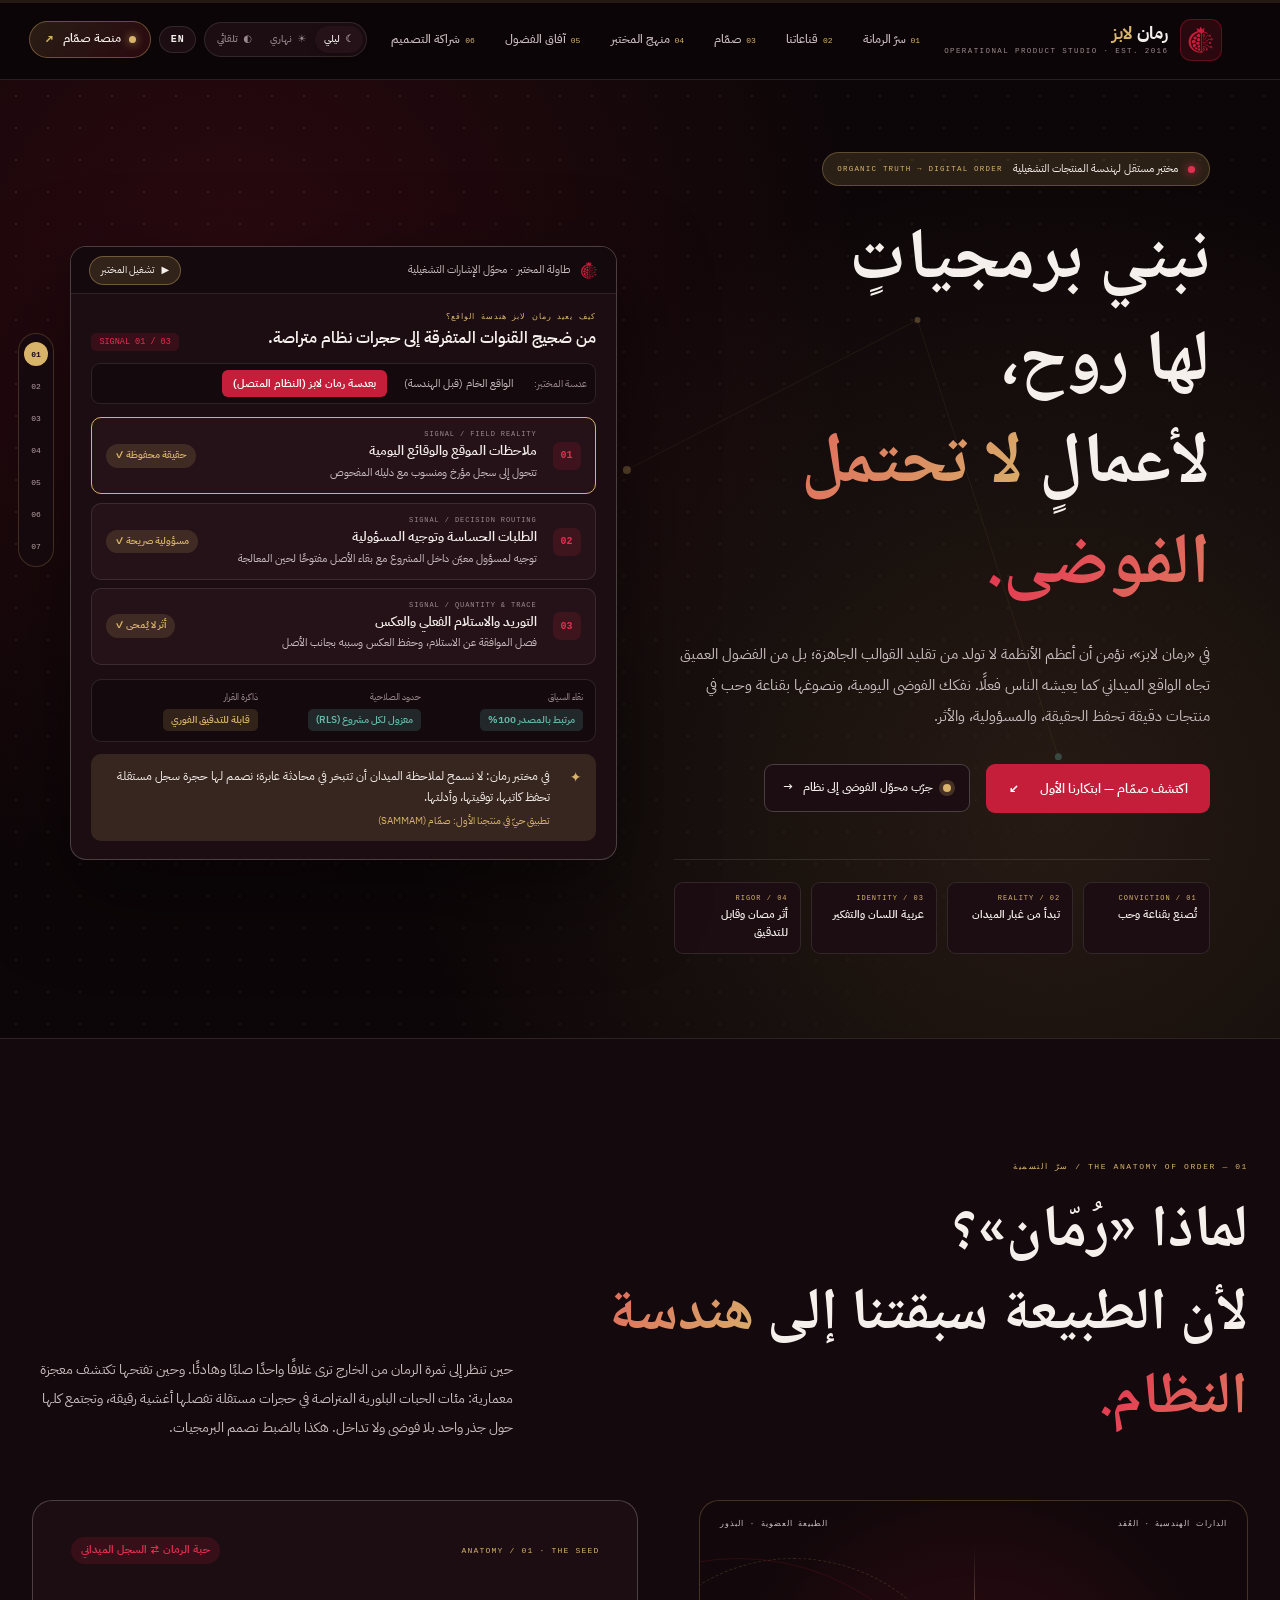
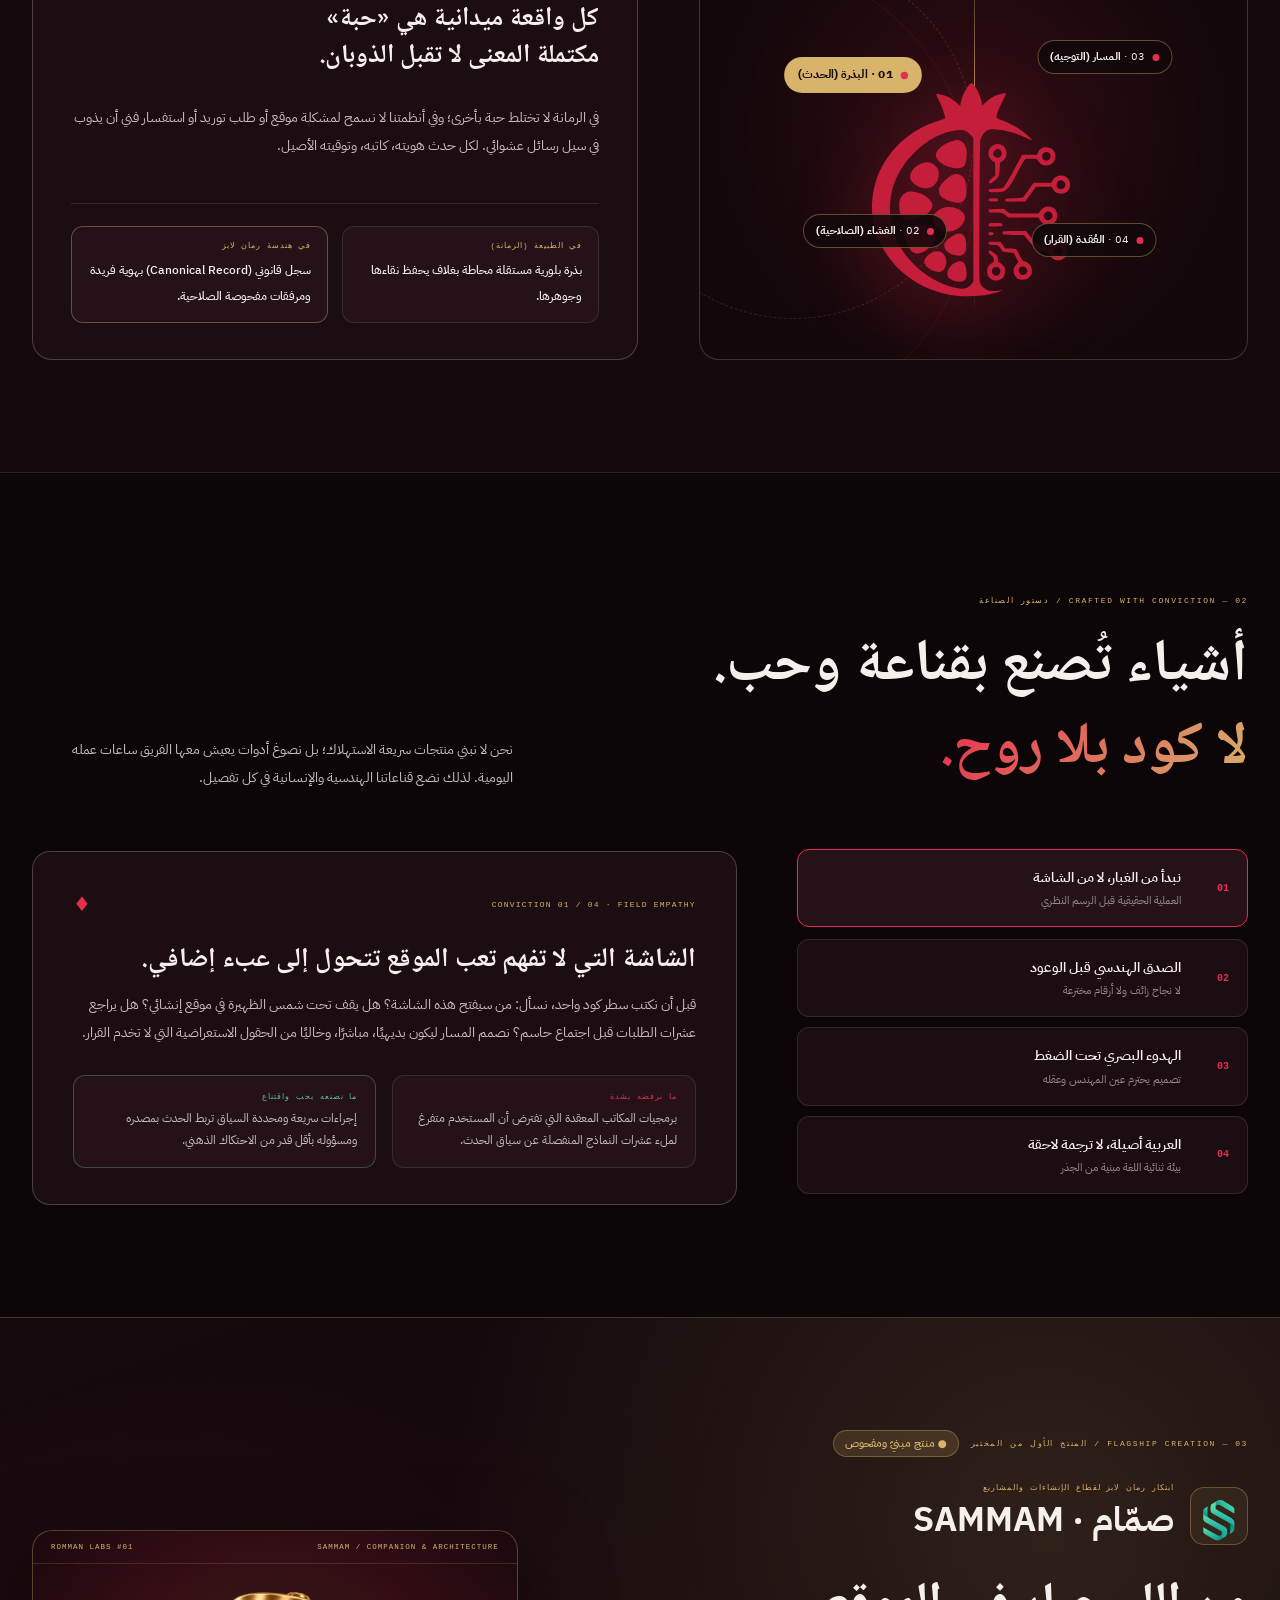
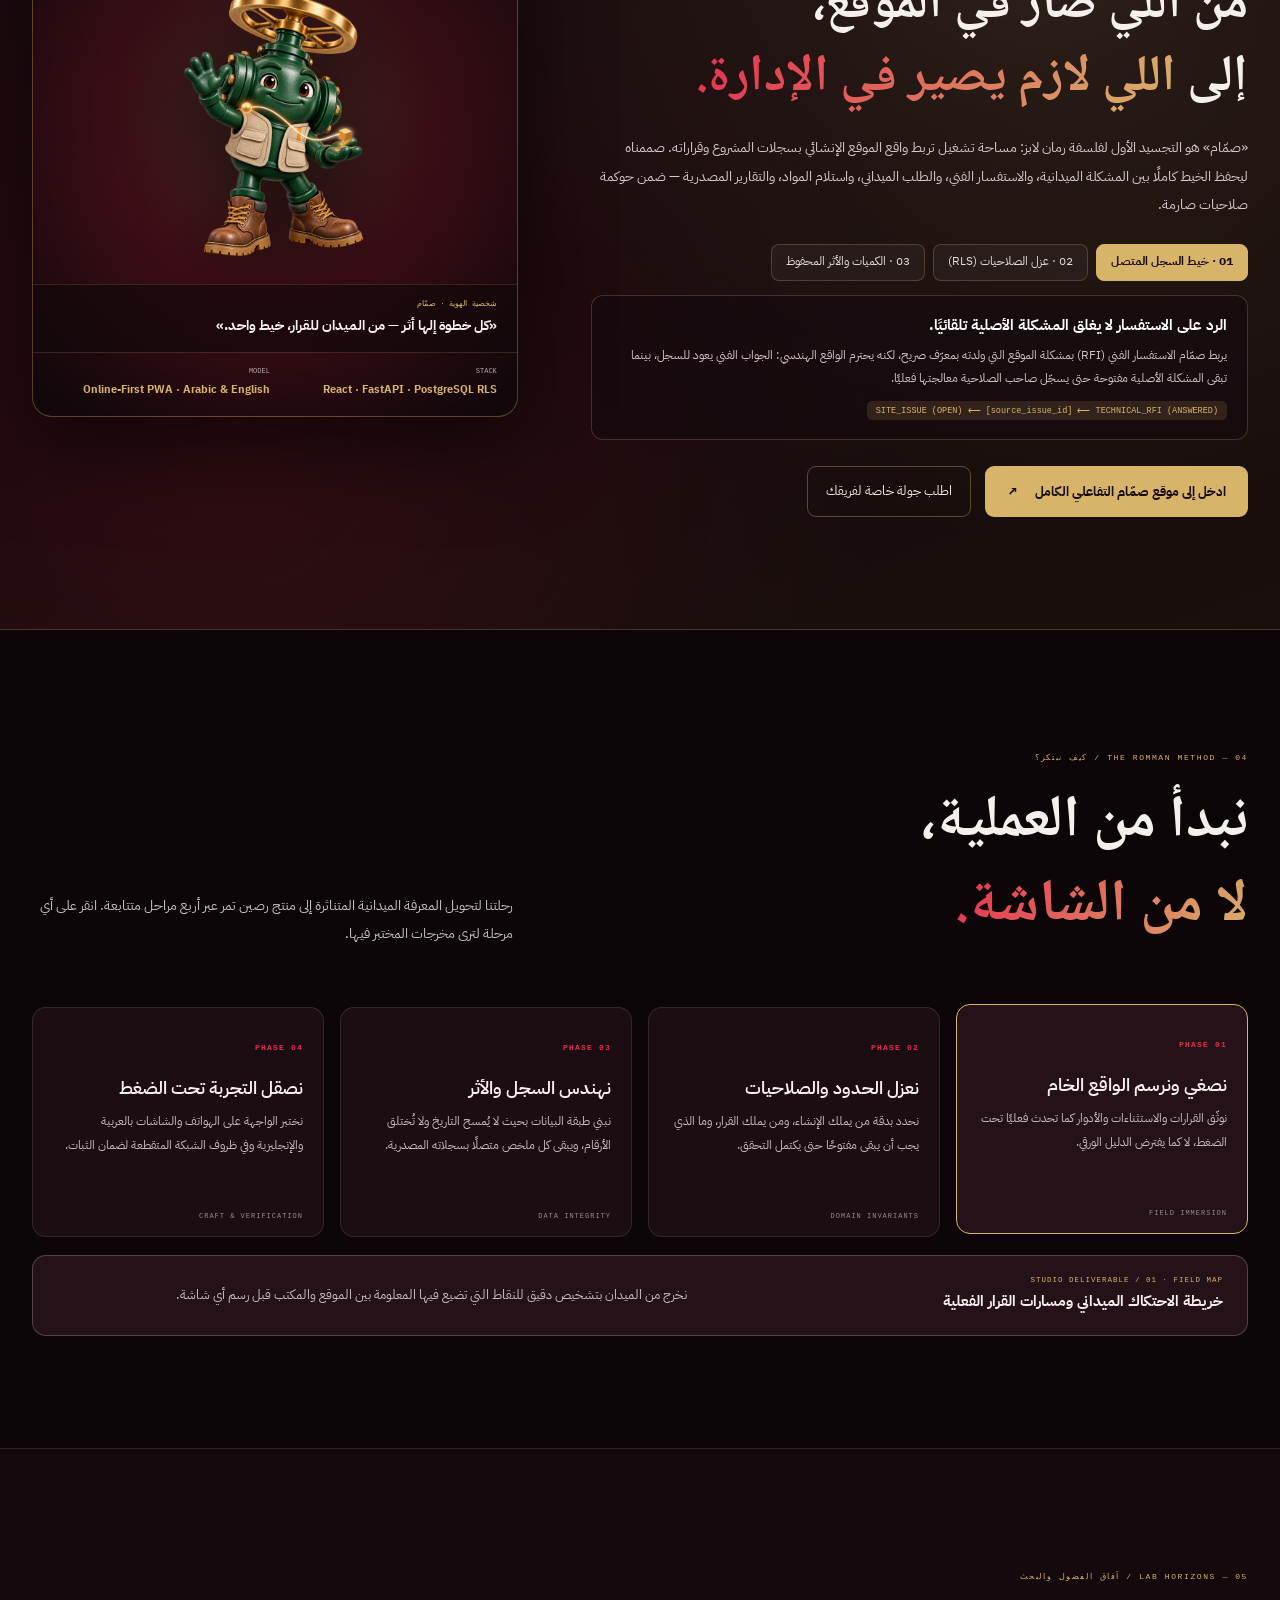
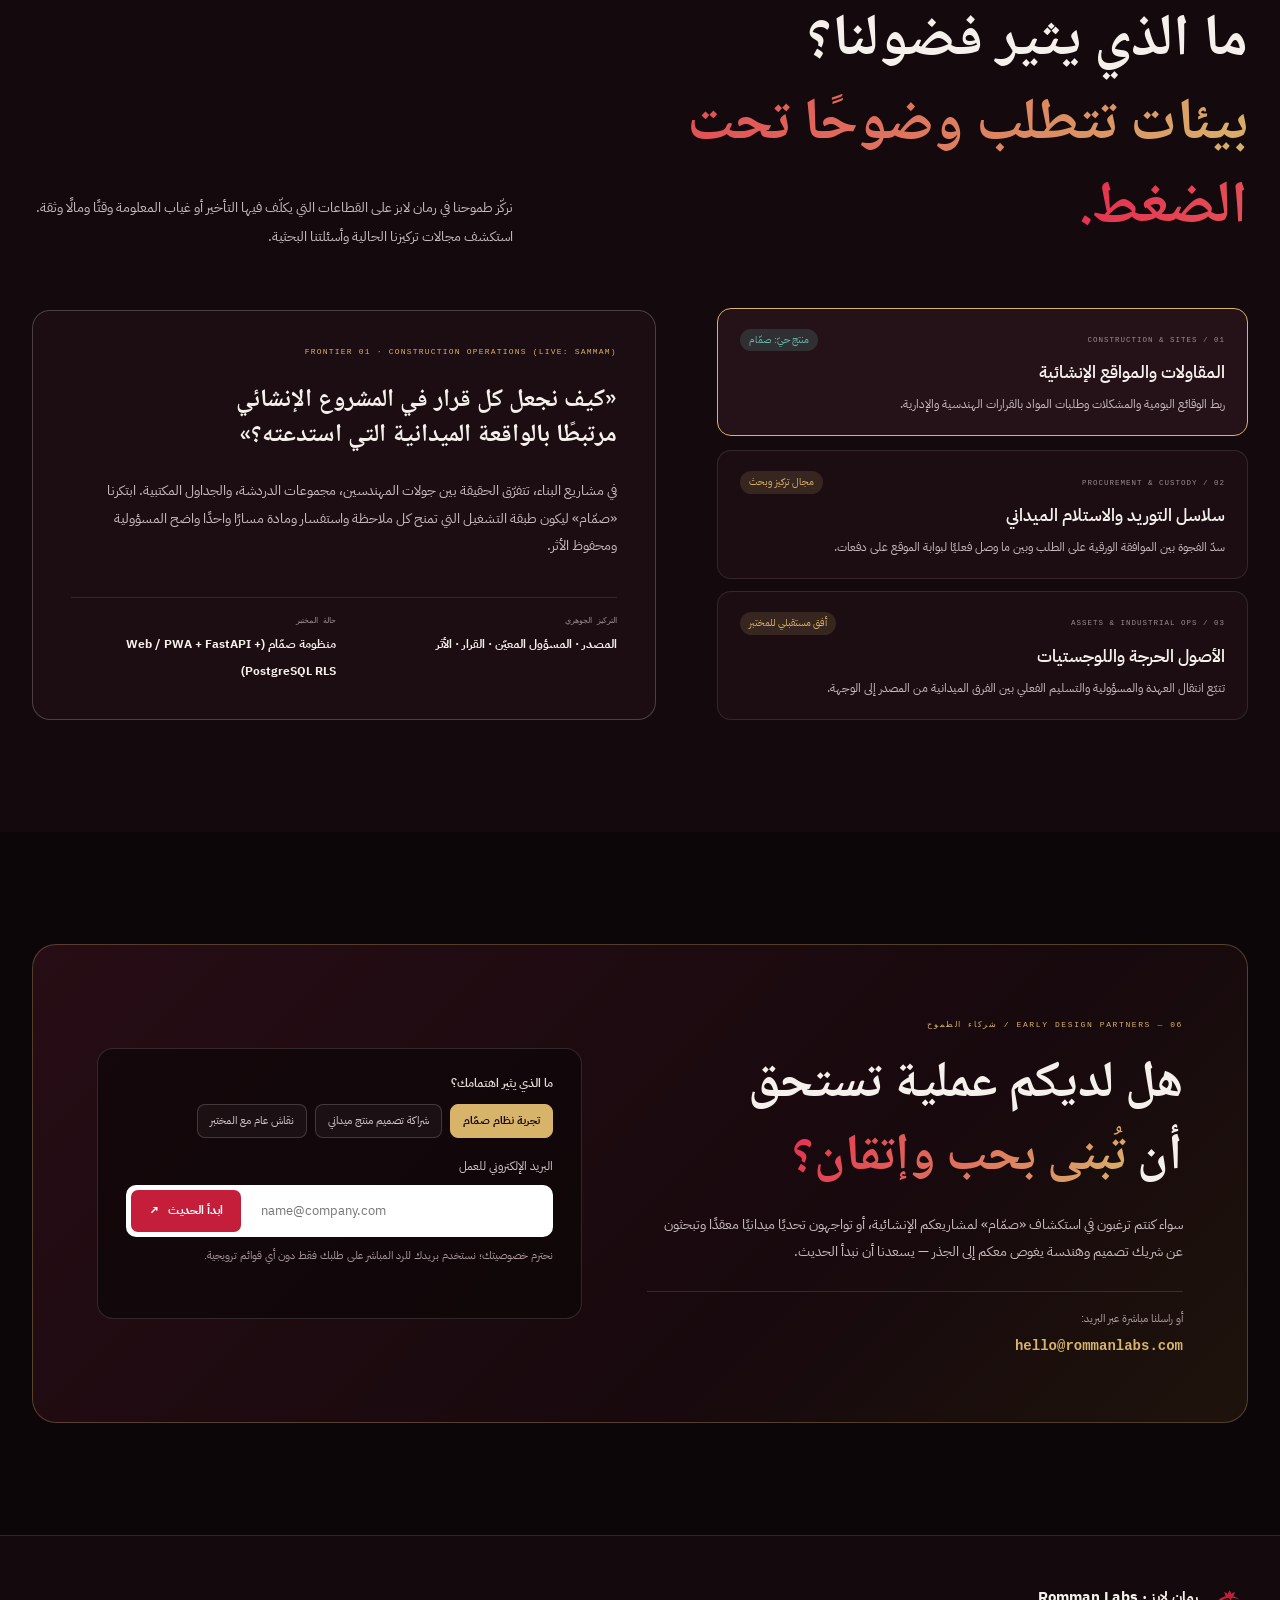
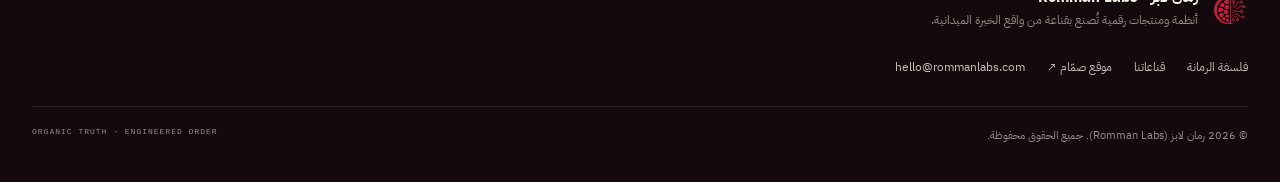
==== commit 026b898f: "feat: add Sammam project files, localized fonts, and site assets" ====
--- a/index.html
+++ b/index.html
@@ -1,43 +1,859 @@
-<!DOCTYPE html>
-<html lang="ar" dir="rtl" data-theme="dark">
-<head>
-  <meta charset="UTF-8"><meta name="viewport" content="width=device-width, initial-scale=1.0">
-  <title>رمان لابز | منتجات رقمية للعمليات الميدانية</title>
-  <meta name="description" content="نحوّل تعقيدات العمل الميداني إلى منتجات رقمية واضحة، آمنة، وقابلة للتوسع.">
-  <meta name="theme-color" content="#10090b"><link rel="icon" href="logo.svg"><link rel="stylesheet" href="styles.css?v=2">
-</head>
-<body>
-<a class="skip-link" href="#main" data-ar="انتقل إلى المحتوى" data-en="Skip to content">انتقل إلى المحتوى</a>
-<header class="site-header">
-  <a href="#" class="brand"><span class="brand-mark"><img src="logo.svg" alt=""></span><span><strong data-ar="رمان لابز" data-en="Romman Labs">رمان لابز</strong><small data-ar="مختبر منتجات" data-en="Product lab">مختبر منتجات</small></span></a>
-  <nav class="desktop-nav" aria-label="Main navigation"><a href="#approach" data-ar="منهجنا" data-en="Approach">منهجنا</a><a href="#samaam" data-ar="صمّام" data-en="Samaam">صمّام</a><a href="#sectors" data-ar="المجالات" data-en="Focus areas">المجالات</a><a href="#contact" data-ar="تواصل معنا" data-en="Contact">تواصل معنا</a></nav>
-  <div class="header-actions"><button class="text-control" id="lang-toggle" aria-label="Switch language"><span id="lang-text">EN</span></button><button class="icon-control" id="theme-toggle" aria-label="Switch theme"><svg viewBox="0 0 24 24"><circle cx="12" cy="12" r="4"/><path d="M12 2v2M12 20v2M4.9 4.9l1.4 1.4M17.7 17.7l1.4 1.4M2 12h2M20 12h2M4.9 19.1l1.4-1.4M17.7 6.3l1.4-1.4"/></svg></button><button class="menu-toggle" id="menu-toggle" aria-label="Open menu" aria-expanded="false"><span></span><span></span></button></div>
-  <nav class="mobile-nav" id="mobile-nav"><a href="#approach" data-ar="منهجنا" data-en="Approach">منهجنا</a><a href="#samaam" data-ar="مشروع صمّام" data-en="Project Samaam">مشروع صمّام</a><a href="#sectors" data-ar="مجالات التركيز" data-en="Focus areas">مجالات التركيز</a><a href="#contact" data-ar="تواصل معنا" data-en="Contact us">تواصل معنا</a></nav>
-</header>
-<main id="main">
-  <section class="hero"><div class="container hero-grid">
-    <div class="hero-copy"><p class="kicker reveal" data-ar="من الميدان، إلى منتج قابل للتوسع" data-en="From field reality to scalable products">من الميدان، إلى منتج قابل للتوسع</p><h1 class="reveal" data-ar="نحوّل تعقيدات العمل الميداني إلى منتجات رقمية واضحة." data-en="We turn complex field operations into clear digital products.">نحوّل تعقيدات العمل الميداني إلى منتجات رقمية واضحة.</h1><p class="hero-lead reveal" data-ar="نفهم العملية كما تحدث فعليًا، ثم نصمم أدوات تقلّل زمن الموافقات، توضّح المسؤوليات، وتحفظ أثر كل قرار." data-en="We study operations as they actually happen, then design tools that shorten approvals, clarify ownership, and preserve every decision trail.">نفهم العملية كما تحدث فعليًا، ثم نصمم أدوات تقلّل زمن الموافقات، توضّح المسؤوليات، وتحفظ أثر كل قرار.</p><div class="hero-actions reveal"><a class="button button-primary" href="#samaam"><span data-ar="اكتشف صمّام" data-en="Discover Samaam">اكتشف صمّام</span><svg viewBox="0 0 24 24"><path d="M19 12H5M12 19l-7-7 7-7"/></svg></a><a class="button button-quiet" href="#approach" data-ar="كيف نعمل؟" data-en="How we work">كيف نعمل؟</a></div><div class="trust-line reveal"><span data-ar="مصممة للواقع التشغيلي" data-en="Built for operational reality">مصممة للواقع التشغيلي</span><span data-ar="عربي أولًا" data-en="Arabic-first">عربي أولًا</span><span data-ar="قابلة للتدقيق" data-en="Auditable by design">قابلة للتدقيق</span></div></div>
-    <div class="product-preview reveal"><div class="preview-shell"><div class="preview-topbar"><div class="preview-brand"><img src="logo.svg" alt=""><span data-ar="صمّام" data-en="Samaam">صمّام</span></div><span class="status"><i></i><span data-ar="النظام يعمل" data-en="System active">النظام يعمل</span></span></div><div class="preview-body"><div class="preview-heading"><div><small data-ar="طلب ميداني" data-en="Field request">طلب ميداني</small><h2>#REQ-2048</h2></div><span class="priority" data-ar="أولوية عالية" data-en="High priority">أولوية عالية</span></div><div class="workflow">
-      <div class="flow-step complete"><span>1</span><div><strong data-ar="إنشاء الطلب" data-en="Request created">إنشاء الطلب</strong><small data-ar="الموقع الميداني · 09:42" data-en="Field site · 09:42">الموقع الميداني · 09:42</small></div><svg viewBox="0 0 24 24"><path d="m5 12 4 4L19 6"/></svg></div>
-      <div class="flow-step active"><span>2</span><div><strong data-ar="مراجعة المسؤول" data-en="Supervisor review">مراجعة المسؤول</strong><small data-ar="بانتظار قرار واحد" data-en="One decision pending">بانتظار قرار واحد</small></div><i class="pulse"></i></div>
-      <div class="flow-step"><span>3</span><div><strong data-ar="التنفيذ والتوثيق" data-en="Execute & document">التنفيذ والتوثيق</strong><small data-ar="يبدأ بعد الاعتماد" data-en="Starts after approval">يبدأ بعد الاعتماد</small></div></div></div>
-      <div class="preview-metrics"><div><small data-ar="زمن المعالجة" data-en="Cycle time">زمن المعالجة</small><strong>06:18</strong></div><div><small data-ar="الأطراف" data-en="Stakeholders">الأطراف</small><strong>04</strong></div><div><small data-ar="أثر القرار" data-en="Audit trail">أثر القرار</small><strong data-ar="محفوظ" data-en="Saved">محفوظ</strong></div></div></div></div><div class="preview-caption"><span>01</span><p data-ar="واجهة تصورية توضّح فلسفة صمّام: قرار واضح، مسؤول محدد، وأثر لا يضيع." data-en="A concept interface expressing Samaam: a clear decision, a clear owner, and a trail that never gets lost.">واجهة تصورية توضّح فلسفة صمّام: قرار واضح، مسؤول محدد، وأثر لا يضيع.</p></div></div>
-  </div></section>
-  <section class="problem-band"><div class="container problem-layout"><p class="section-index">01 — <span data-ar="الفجوة" data-en="The gap">الفجوة</span></p><blockquote class="reveal" data-ar="المشكلة ليست نقص الأدوات. المشكلة أن كثيرًا من الأدوات لا ترى ما يحدث بين المكتب والميدان." data-en="The problem is not a lack of tools. Many tools cannot see what happens between the office and the field.">المشكلة ليست نقص الأدوات. المشكلة أن كثيرًا من الأدوات لا ترى ما يحدث بين المكتب والميدان.</blockquote><div class="friction-list reveal"><div><span>01</span><strong data-ar="قرار بلا مالك واضح" data-en="A decision with no clear owner">قرار بلا مالك واضح</strong></div><div><span>02</span><strong data-ar="موافقة تتوقف بين القنوات" data-en="An approval lost between channels">موافقة تتوقف بين القنوات</strong></div><div><span>03</span><strong data-ar="أثر يصعب الرجوع إليه" data-en="A trail hard to retrieve">أثر يصعب الرجوع إليه</strong></div></div></div></section>
-  <section id="approach" class="section-space"><div class="container"><div class="section-head reveal"><div><p class="kicker" data-ar="منهج رمان" data-en="The Romman method">منهج رمان</p><h2 data-ar="نبدأ من العملية، لا من الشاشة." data-en="We start with the operation, not the screen.">نبدأ من العملية، لا من الشاشة.</h2></div><p data-ar="نحوّل المعرفة الميدانية المتفرقة إلى منتج مفهوم، قابل للاستخدام، وقابل للقياس." data-en="We turn fragmented field knowledge into a product that is understandable, usable, and measurable.">نحوّل المعرفة الميدانية المتفرقة إلى منتج مفهوم، قابل للاستخدام، وقابل للقياس.</p></div><div class="process reveal">
-    <article><span>01</span><h3 data-ar="نصغي ونرسم الواقع" data-en="Listen and map reality">نصغي ونرسم الواقع</h3><p data-ar="نوثّق القرارات والاستثناءات والأدوار كما تحدث فعلًا؛ لا كما يفترض الإجراء المكتوب." data-en="We document decisions, exceptions, and roles as they truly happen—not as the manual assumes.">نوثّق القرارات والاستثناءات والأدوار كما تحدث فعلًا؛ لا كما يفترض الإجراء المكتوب.</p></article>
-    <article><span>02</span><h3 data-ar="نبسّط ونختبر" data-en="Simplify and test">نبسّط ونختبر</h3><p data-ar="نختصر المسار ونختبره مع الأشخاص الذين سيستخدمونه تحت ضغط العمل اليومي." data-en="We shorten the workflow and test it with the people who use it under daily pressure.">نختصر المسار ونختبره مع الأشخاص الذين سيستخدمونه تحت ضغط العمل اليومي.</p></article>
-    <article><span>03</span><h3 data-ar="نحوّل المعرفة إلى منتج" data-en="Turn knowledge into product">نحوّل المعرفة إلى منتج</h3><p data-ar="نبني نظامًا يحفظ الصلاحيات، يوضّح الحالة، ويمنح الإدارة رؤية قابلة للتدقيق." data-en="We build a system that preserves permissions, clarifies status, and gives management an auditable view.">نبني نظامًا يحفظ الصلاحيات، يوضّح الحالة، ويمنح الإدارة رؤية قابلة للتدقيق.</p></article>
-  </div></div></section>
-  <section id="samaam" class="samaam section-space"><div class="container samaam-layout"><div class="samaam-copy reveal"><p class="section-index">02 — <span data-ar="المنتج الأول" data-en="First product">المنتج الأول</span></p><div class="product-name"><img src="logo.svg" alt=""><div><small data-ar="من رمان لابز" data-en="By Romman Labs">من رمان لابز</small><h2 data-ar="صمّام" data-en="Samaam">صمّام</h2></div></div><h3 data-ar="القرار الصحيح، في اللحظة التي لا تحتمل التأخير." data-en="The right decision, when delay is not an option.">القرار الصحيح، في اللحظة التي لا تحتمل التأخير.</h3><p data-ar="نطوّر صمّام لتنظيم الطلبات والموافقات التشغيلية الحساسة بين الميدان والإدارة، مع مسؤولية واضحة وسجل كامل لكل خطوة." data-en="We are developing Samaam to organize sensitive requests and approvals between field teams and management—with clear ownership and a complete trail.">نطوّر صمّام لتنظيم الطلبات والموافقات التشغيلية الحساسة بين الميدان والإدارة، مع مسؤولية واضحة وسجل كامل لكل خطوة.</p><a class="text-link" href="#contact"><span data-ar="ناقش معنا حالة استخدام" data-en="Discuss a use case">ناقش معنا حالة استخدام</span><svg viewBox="0 0 24 24"><path d="M19 12H5M12 19l-7-7 7-7"/></svg></a></div><div class="outcomes reveal">
-    <article><svg viewBox="0 0 24 24"><path d="M12 2v4M12 18v4M2 12h4M18 12h4"/><circle cx="12" cy="12" r="3"/></svg><div><h4 data-ar="حالة واحدة مفهومة" data-en="One clear status">حالة واحدة مفهومة</h4><p data-ar="يعرف كل طرف أين وصل الطلب، وما المطلوب منه الآن." data-en="Every party knows where the request stands and what is needed now.">يعرف كل طرف أين وصل الطلب، وما المطلوب منه الآن.</p></div></article>
-    <article><svg viewBox="0 0 24 24"><path d="M9 12l2 2 4-4"/><circle cx="12" cy="12" r="9"/></svg><div><h4 data-ar="مسؤولية لا تحتمل اللبس" data-en="Unambiguous ownership">مسؤولية لا تحتمل اللبس</h4><p data-ar="صلاحيات محددة ومسار تصعيد واضح عند التأخير." data-en="Defined permissions and a clear escalation path when delays occur.">صلاحيات محددة ومسار تصعيد واضح عند التأخير.</p></div></article>
-    <article><svg viewBox="0 0 24 24"><path d="M4 19V5a2 2 0 0 1 2-2h9l5 5v11a2 2 0 0 1-2 2H6a2 2 0 0 1-2-2Z"/><path d="M14 3v6h6M8 13h8M8 17h5"/></svg><div><h4 data-ar="سجل جاهز للتدقيق" data-en="Audit-ready trail">سجل جاهز للتدقيق</h4><p data-ar="كل قرار ووقت وتعديل محفوظ ضمن سياقه الصحيح." data-en="Every decision, timestamp, and change is preserved in context.">كل قرار ووقت وتعديل محفوظ ضمن سياقه الصحيح.</p></div></article>
-  </div></div></section>
-  <section id="sectors" class="section-space"><div class="container"><div class="section-head reveal"><div><p class="kicker" data-ar="حيث نضيف قيمة" data-en="Where we add value">حيث نضيف قيمة</p><h2 data-ar="بيئات تتطلب وضوحًا تحت الضغط." data-en="Environments that demand clarity under pressure.">بيئات تتطلب وضوحًا تحت الضغط.</h2></div><p data-ar="نركّز على العمليات التي يكلّف فيها التأخير أو غياب المعلومة وقتًا ومالًا وثقة." data-en="We focus on operations where delay or missing information costs time, money, and trust.">نركّز على العمليات التي يكلّف فيها التأخير أو غياب المعلومة وقتًا ومالًا وثقة.</p></div><div class="sector-list reveal">
-    <article><span>01</span><h3 data-ar="المقاولات والمواقع" data-en="Construction & sites">المقاولات والمواقع</h3><p data-ar="ربط الطلبات الميدانية بالموافقات المالية والإدارية." data-en="Connecting field requests with financial and administrative approvals.">ربط الطلبات الميدانية بالموافقات المالية والإدارية.</p></article><article><span>02</span><h3 data-ar="التوريد والتعاقدات" data-en="Procurement & contracts">التوريد والتعاقدات</h3><p data-ar="تنظيم التزامات الأطراف والاعتمادات عبر دورة التوريد." data-en="Organizing obligations and approvals across the supply cycle.">تنظيم التزامات الأطراف والاعتمادات عبر دورة التوريد.</p></article><article><span>03</span><h3 data-ar="الأصول واللوجستيات" data-en="Assets & logistics">الأصول واللوجستيات</h3><p data-ar="تتبّع الحركة والمسؤولية والتسليم من المصدر إلى الوجهة." data-en="Tracking movement, custody, and handoff from source to destination.">تتبّع الحركة والمسؤولية والتسليم من المصدر إلى الوجهة.</p></article>
-  </div></div></section>
-  <section id="contact" class="contact"><div class="container contact-panel reveal"><div class="contact-copy"><p class="kicker" data-ar="شركاء التصميم المبكر" data-en="Early design partners">شركاء التصميم المبكر</p><h2 data-ar="هل لديكم عملية تستحق أن تعمل بشكل أفضل؟" data-en="Do you have an operation that deserves to work better?">هل لديكم عملية تستحق أن تعمل بشكل أفضل؟</h2><p data-ar="نبحث عن فرق تواجه تحديًا تشغيليًا حقيقيًا وترغب في بناء حل عملي معنا." data-en="We are looking for teams facing a real operational challenge and willing to shape a practical solution with us.">نبحث عن فرق تواجه تحديًا تشغيليًا حقيقيًا وترغب في بناء حل عملي معنا.</p></div><div class="contact-action"><form id="contact-form" class="contact-form"><label for="contact-email" data-ar="البريد الإلكتروني للعمل" data-en="Work email">البريد الإلكتروني للعمل</label><div><input type="email" id="contact-email" data-ar="name@company.com" data-en="name@company.com" placeholder="name@company.com" required autocomplete="email"><button id="contact-submit" type="submit"><span data-ar="ابدأ الحديث" data-en="Start a conversation">ابدأ الحديث</span><svg viewBox="0 0 24 24"><path d="M19 12H5M12 19l-7-7 7-7"/></svg></button></div></form><p class="privacy" data-ar="سنستخدم بريدك للرد على طلبك فقط." data-en="We will only use your email to respond to your request.">سنستخدم بريدك للرد على طلبك فقط.</p><div id="form-feedback" class="form-feedback" role="status"></div></div></div></section>
-</main>
-<footer class="site-footer"><div class="container footer-grid"><div class="footer-brand"><img src="logo.svg" alt=""><div><strong data-ar="رمان لابز" data-en="Romman Labs">رمان لابز</strong><p data-ar="منتجات رقمية من واقع الخبرة الميدانية." data-en="Digital products grounded in field experience.">منتجات رقمية من واقع الخبرة الميدانية.</p></div></div><a href="mailto:hello@rommanlabs.com">hello@rommanlabs.com</a><p data-ar="© 2026 رمان لابز. جميع الحقوق محفوظة." data-en="© 2026 Romman Labs. All rights reserved.">© 2026 رمان لابز. جميع الحقوق محفوظة.</p></div></footer>
-<script src="script.js?v=2"></script></body></html>
+<!doctype html>
+<html lang="ar" dir="rtl" data-theme="dark" data-theme-pref="dark">
+  <head>
+    <meta charset="UTF-8" />
+    <meta name="viewport" content="width=device-width, initial-scale=1.0" />
+    <title>رمان لابز — مختبر ابتكار الأنظمة والمنتجات التشغيلية | Romman Labs</title>
+    <meta
+      name="description"
+      content="رمان لابز (Romman Labs) مختبر منتجات مستقل يحوّل تعقيدات العمل الميداني والصناعي إلى منتجات رقمية عميقة، واضحة، ومصنوعة بقناعة وحب — ومنها نظام صمّام."
+    />
+    <meta property="og:type" content="website" />
+    <meta property="og:title" content="رمان لابز — نبني برمجيات لها روح، لأعمال لا تحتمل الفوضى" />
+    <meta
+      property="og:description"
+      content="مختبر هندسة المنتجات التشغيلية للميدان والصناعة. المبتكر لنظام صمّام (SAMMAM)."
+    />
+    <meta name="theme-color" content="#0e0709" />
+    <link rel="icon" href="./logo.svg" />
+    <link
+      rel="preload"
+      href="./assets/IBMPlexSansArabic-Regular.ttf"
+      as="font"
+      type="font/ttf"
+      crossorigin
+    />
+    <link
+      rel="preload"
+      href="./assets/NotoNaskhArabic-Bold.ttf"
+      as="font"
+      type="font/ttf"
+      crossorigin
+    />
+    <link rel="stylesheet" href="./styles.css" />
+    <script src="./script.js" defer></script>
+  </head>
+  <body>
+    <a class="skip-link" href="#main" data-ar="انتقل إلى المحتوى" data-en="Skip to content">انتقل إلى المحتوى</a>
+
+    <div class="scroll-progress" aria-hidden="true">
+      <span class="scroll-progress-bar" id="scroll-progress-bar"></span>
+    </div>
+
+    <aside class="chapter-rail" aria-label="فصول المختبر">
+      <a class="chapter-dot active" href="#top" data-chapter="top" aria-label="01 البداية"><span>01</span></a>
+      <a class="chapter-dot" href="#philosophy" data-chapter="philosophy" aria-label="02 فلسفة الرمانة"><span>02</span></a>
+      <a class="chapter-dot" href="#convictions" data-chapter="convictions" aria-label="03 قناعاتنا"><span>03</span></a>
+      <a class="chapter-dot" href="#samaam" data-chapter="samaam" aria-label="04 صمّام"><span>04</span></a>
+      <a class="chapter-dot" href="#approach" data-chapter="approach" aria-label="05 منهجنا"><span>05</span></a>
+      <a class="chapter-dot" href="#sectors" data-chapter="sectors" aria-label="06 آفاق البحث"><span>06</span></a>
+      <a class="chapter-dot" href="#contact" data-chapter="contact" aria-label="07 تواصل معنا"><span>07</span></a>
+    </aside>
+
+    <header class="site-header">
+      <a href="#top" class="brand" aria-label="رمان لابز — الرئيسية">
+        <span class="brand-mark"><img src="./logo.svg" alt="" /></span>
+        <span class="brand-text">
+          <strong>
+            <span data-ar="رمان" data-en="Romman">رمان</span>
+            <em data-ar="لابز" data-en="Labs">لابز</em>
+          </strong>
+          <small>OPERATIONAL PRODUCT STUDIO · EST. 2016</small>
+        </span>
+      </a>
+
+      <nav class="desktop-nav" aria-label="التنقل الرئيسي">
+        <a href="#philosophy" data-nav="philosophy"><small>01</small><span data-ar="سرّ الرمانة" data-en="Why Romman">سرّ الرمانة</span></a>
+        <a href="#convictions" data-nav="convictions"><small>02</small><span data-ar="قناعاتنا" data-en="Convictions">قناعاتنا</span></a>
+        <a href="#samaam" data-nav="samaam"><small>03</small><span data-ar="صمّام" data-en="SAMMAM">صمّام</span></a>
+        <a href="#approach" data-nav="approach"><small>04</small><span data-ar="منهج المختبر" data-en="Method">منهج المختبر</span></a>
+        <a href="#sectors" data-nav="sectors"><small>05</small><span data-ar="آفاق الفضول" data-en="Horizons">آفاق الفضول</span></a>
+        <a href="#contact" data-nav="contact"><small>06</small><span data-ar="شراكة التصميم" data-en="Partner">شراكة التصميم</span></a>
+      </nav>
+
+      <div class="header-actions">
+        <div class="theme-switcher" role="group" aria-label="المظهر">
+          <button
+            type="button"
+            class="theme-btn active"
+            data-theme-value="dark"
+            aria-pressed="true"
+            title="ليلي / Dark"
+          >
+            <span class="theme-icon">☾</span>
+            <span data-ar="ليلي" data-en="Dark">ليلي</span>
+          </button>
+          <button
+            type="button"
+            class="theme-btn"
+            data-theme-value="light"
+            aria-pressed="false"
+            title="نهاري / Light"
+          >
+            <span class="theme-icon">☀</span>
+            <span data-ar="نهاري" data-en="Light">نهاري</span>
+          </button>
+          <button
+            type="button"
+            class="theme-btn"
+            data-theme-value="system"
+            aria-pressed="false"
+            title="تلقائي / System"
+          >
+            <span class="theme-icon">◐</span>
+            <span data-ar="تلقائي" data-en="Auto">تلقائي</span>
+          </button>
+        </div>
+
+        <button class="language-switch" id="lang-toggle" type="button" aria-label="Switch language">
+          <span id="lang-text">EN</span>
+        </button>
+
+        <a class="header-cta" href="./sammam/index.html">
+          <span class="header-cta-dot" aria-hidden="true"></span>
+          <span data-ar="منصة صمّام" data-en="SAMMAM">منصة صمّام</span>
+          <b aria-hidden="true">↗</b>
+        </a>
+
+        <button class="menu-toggle" id="menu-toggle" type="button" aria-label="فتح القائمة" aria-expanded="false">
+          <i></i><i></i>
+        </button>
+      </div>
+
+      <nav class="mobile-nav" id="mobile-nav" aria-label="قائمة الجوال">
+        <a href="#philosophy" data-ar="01 · سرّ الرمانة وفلسفة النظام" data-en="01 · Why Romman & Natural Order">01 · سرّ الرمانة وفلسفة النظام</a>
+        <a href="#convictions" data-ar="02 · أشياء تُصنع بقناعة وحب" data-en="02 · Crafted with Conviction">02 · أشياء تُصنع بقناعة وحب</a>
+        <a href="#samaam" data-ar="03 · المنتج الأول: صمّام (SAMMAM)" data-en="03 · Flagship Product: SAMMAM">03 · المنتج الأول: صمّام (SAMMAM)</a>
+        <a href="#approach" data-ar="04 · منهج المختبر" data-en="04 · The Romman Method">04 · منهج المختبر</a>
+        <a href="#sectors" data-ar="05 · آفاق الفضول والبحث" data-en="05 · Lab Horizons & Research">05 · آفاق الفضول والبحث</a>
+        <a href="#contact" data-ar="06 · شركاء التصميم المبكر" data-en="06 · Early Design Partners">06 · شركاء التصميم المبكر</a>
+        <a href="./sammam/index.html" class="mobile-nav-highlight" data-ar="انتقل إلى موقع صمّام الكامل ↗" data-en="Open full SAMMAM website ↗">انتقل إلى موقع صمّام الكامل ↗</a>
+      </nav>
+    </header>
+
+    <main id="main">
+      <!-- ==================== 01 HERO ==================== -->
+      <section class="hero" id="top">
+        <canvas class="romman-canvas" id="romman-canvas" aria-hidden="true"></canvas>
+        <div class="hero-ambient" aria-hidden="true">
+          <span class="ruby-glow glow-one"></span>
+          <span class="gold-glow glow-two"></span>
+        </div>
+
+        <div class="hero-inner">
+          <div class="hero-copy">
+            <div class="eyebrow">
+              <span class="eyebrow-spark"></span>
+              <span data-ar="مختبر مستقل لهندسة المنتجات التشغيلية" data-en="Independent operational product studio">مختبر مستقل لهندسة المنتجات التشغيلية</span>
+              <small>ORGANIC TRUTH → DIGITAL ORDER</small>
+            </div>
+
+            <h1
+              data-ar="نبني برمجياتٍ لها روح،<br>لأعمالٍ <em>لا تحتمل الفوضى.</em>"
+              data-en="We craft software with soul,<br>for work that <em>cannot afford chaos.</em>"
+            >
+              نبني برمجياتٍ لها روح،<br />لأعمالٍ <em>لا تحتمل الفوضى.</em>
+            </h1>
+
+            <p
+              class="hero-lead"
+              data-ar="في «رمان لابز»، نؤمن أن أعظم الأنظمة لا تولد من تقليد القوالب الجاهزة؛ بل من الفضول العميق تجاه الواقع الميداني كما يعيشه الناس فعلًا. نفكك الفوضى اليومية، ونصوغها بقناعة وحب في منتجات دقيقة تحفظ الحقيقة، والمسؤولية، والأثر."
+              data-en="At Romman Labs, we believe great operational software isn’t born from copying templates—it comes from deep curiosity about how work actually happens in the field. We turn daily complexity into calm, auditable products crafted with conviction."
+            >
+              في «رمان لابز»، نؤمن أن أعظم الأنظمة لا تولد من تقليد القوالب الجاهزة؛ بل من الفضول العميق تجاه الواقع الميداني كما يعيشه الناس فعلًا. نفكك الفوضى اليومية، ونصوغها بقناعة وحب في منتجات دقيقة تحفظ الحقيقة، والمسؤولية، والأثر.
+            </p>
+
+            <div class="hero-actions">
+              <a class="btn-primary" href="#samaam">
+                <span data-ar="اكتشف صمّام — ابتكارنا الأول" data-en="Discover SAMMAM — Our Flagship">اكتشف صمّام — ابتكارنا الأول</span>
+                <b aria-hidden="true">↙</b>
+              </a>
+              <button class="btn-secondary" type="button" id="hero-synth-trigger">
+                <span class="spark-dot" aria-hidden="true"></span>
+                <span data-ar="جرّب محوّل الفوضى إلى نظام" data-en="Run Chaos-to-Order Synthesizer">جرّب محوّل الفوضى إلى نظام</span>
+                <span aria-hidden="true">→</span>
+              </button>
+            </div>
+
+            <div class="studio-pillars" role="list" aria-label="ركائز رمان لابز">
+              <div class="studio-pillar" role="listitem">
+                <small>01 / CONVICTION</small>
+                <strong data-ar="تُصنع بقناعة وحب" data-en="Crafted with conviction">تُصنع بقناعة وحب</strong>
+              </div>
+              <div class="studio-pillar" role="listitem">
+                <small>02 / REALITY</small>
+                <strong data-ar="تبدأ من غبار الميدان" data-en="Born in field reality">تبدأ من غبار الميدان</strong>
+              </div>
+              <div class="studio-pillar" role="listitem">
+                <small>03 / IDENTITY</small>
+                <strong data-ar="عربية اللسان والتفكير" data-en="Arabic-native design">عربية اللسان والتفكير</strong>
+              </div>
+              <div class="studio-pillar" role="listitem">
+                <small>04 / RIGOR</small>
+                <strong data-ar="أثر مصان وقابل للتدقيق" data-en="Auditable to the root">أثر مصان وقابل للتدقيق</strong>
+              </div>
+            </div>
+          </div>
+
+          <!-- Interactive Chaos-to-Order Lab Synthesizer -->
+          <div class="lab-synthesizer" role="group" aria-label="محاكي مختبر رمان لابز لتحويل الفوضى إلى نظام">
+            <div class="synth-topbar">
+              <div class="synth-brand">
+                <img src="./logo.svg" alt="" />
+                <span data-ar="طاولة المختبر · محوّل الإشارات التشغيلية" data-en="LAB BENCH · OPERATIONAL SIGNAL SYNTHESIZER">طاولة المختبر · محوّل الإشارات التشغيلية</span>
+              </div>
+              <div class="synth-controls">
+                <button type="button" class="synth-auto-btn" id="synth-autoplay" aria-pressed="false">
+                  <span id="synth-auto-icon">▶</span>
+                  <span id="synth-auto-label" data-ar="تشغيل المختبر" data-en="Auto-synthesize">تشغيل المختبر</span>
+                </button>
+              </div>
+            </div>
+
+            <div class="synth-header">
+              <div>
+                <small data-ar="كيف يعيد رمان لابز هندسة الواقع؟" data-en="HOW ROMMAN LABS RE-ENGINEERS REALITY">كيف يعيد رمان لابز هندسة الواقع؟</small>
+                <strong id="synth-headline" data-ar="من ضجيج القنوات المتفرقة إلى حجرات نظام متراصة." data-en="From scattered channel noise to crystalline chambers of order.">من ضجيج القنوات المتفرقة إلى حجرات نظام متراصة.</strong>
+              </div>
+              <span class="synth-code" id="synth-stage-code">SIGNAL 01 / 03</span>
+            </div>
+
+            <!-- Mode Toggle: Raw Chaos vs Romman Order -->
+            <div class="synth-mode-bar" role="tablist" aria-label="حالة المعالجة">
+              <span class="mode-caption" data-ar="عدسة المختبر:" data-en="Lab Lens:">عدسة المختبر:</span>
+              <button type="button" class="mode-btn" data-mode="chaos" aria-selected="false">
+                <span data-ar="الواقع الخام (قبل الهندسة)" data-en="Raw Unstructured Chaos">الواقع الخام (قبل الهندسة)</span>
+              </button>
+              <button type="button" class="mode-btn active" data-mode="order" aria-selected="true">
+                <span data-ar="بعدسة رمان لابز (النظام المتصل)" data-en="Romman Engineered Order">بعدسة رمان لابز (النظام المتصل)</span>
+              </button>
+            </div>
+
+            <!-- 3 Interactive Operational Signals -->
+            <div class="signal-list">
+              <button type="button" class="signal-node active" data-signal="noise" aria-pressed="true">
+                <span class="sig-num">01</span>
+                <span class="sig-body">
+                  <small>SIGNAL / FIELD REALITY</small>
+                  <b data-ar="ملاحظات الموقع والوقائع اليومية" data-en="Site Observations & Daily Reality">ملاحظات الموقع والوقائع اليومية</b>
+                  <em id="sig-sub-noise" data-ar="تتحول إلى سجل مؤرخ ومنسوب مع دليله المفحوص" data-en="Transformed into a dated, attributed record with governed evidence">تتحول إلى سجل مؤرخ ومنسوب مع دليله المفحوص</em>
+                </span>
+                <span class="sig-tag" id="sig-tag-noise">حقيقة محفوظة</span>
+              </button>
+
+              <button type="button" class="signal-node" data-signal="ownership" aria-pressed="false">
+                <span class="sig-num">02</span>
+                <span class="sig-body">
+                  <small>SIGNAL / DECISION ROUTING</small>
+                  <b data-ar="الطلبات الحساسة وتوجيه المسؤولية" data-en="Sensitive Requests & Ownership Routing">الطلبات الحساسة وتوجيه المسؤولية</b>
+                  <em id="sig-sub-ownership" data-ar="توجيه لمسؤول معيّن داخل المشروع مع بقاء الأصل مفتوحًا لحين المعالجة" data-en="Routed to an assigned owner while source stays open until resolved">توجيه لمسؤول معيّن داخل المشروع مع بقاء الأصل مفتوحًا لحين المعالجة</em>
+                </span>
+                <span class="sig-tag" id="sig-tag-ownership">مسؤولية صريحة</span>
+              </button>
+
+              <button type="button" class="signal-node" data-signal="custody" aria-pressed="false">
+                <span class="sig-num">03</span>
+                <span class="sig-body">
+                  <small>SIGNAL / QUANTITY & TRACE</small>
+                  <b data-ar="التوريد والاستلام الفعلي والعكس" data-en="Deliveries, Receipts & Reversals">التوريد والاستلام الفعلي والعكس</b>
+                  <em id="sig-sub-custody" data-ar="فصل الموافقة عن الاستلام، وحفظ العكس وسببه بجانب الأصل" data-en="Approval separated from receipt; reversal & reason stay beside original">فصل الموافقة عن الاستلام، وحفظ العكس وسببه بجانب الأصل</em>
+                </span>
+                <span class="sig-tag" id="sig-tag-custody">أثر لا يُمحى</span>
+              </button>
+            </div>
+
+            <!-- Live Synthesis Output -->
+            <div class="synth-telemetry" aria-live="polite">
+              <div class="synth-metric">
+                <small data-ar="نقاء السياق" data-en="CONTEXT PURITY">نقاء السياق</small>
+                <strong id="metric-context" class="m-pill is-good">مرتبط بالمصدر 100%</strong>
+              </div>
+              <div class="synth-metric">
+                <small data-ar="حدود الصلاحية" data-en="SCOPE BOUNDARY">حدود الصلاحية</small>
+                <strong id="metric-scope" class="m-pill is-good">معزول لكل مشروع (RLS)</strong>
+              </div>
+              <div class="synth-metric">
+                <small data-ar="ذاكرة القرار" data-en="DECISION MEMORY">ذاكرة القرار</small>
+                <strong id="metric-memory" class="m-pill is-gold">قابلة للتدقيق الفوري</strong>
+              </div>
+            </div>
+
+            <div class="synth-insight" aria-live="polite">
+              <span class="synth-mark">✦</span>
+              <div>
+                <p id="synth-explanation">
+                  في مختبر رمان، لا نسمح لملاحظة الميدان أن تتبخر في محادثة عابرة؛ نصمم لها حجرة سجل مستقلة تحفظ كاتبها، توقيتها، وأدلتها.
+                </p>
+                <small id="synth-product-ref">تطبيق حيّ في منتجنا الأول: صمّام (SAMMAM)</small>
+              </div>
+            </div>
+          </div>
+        </div>
+      </section>
+
+      <!-- ==================== 02 PHILOSOPHY: WHY "ROMMAN"? ==================== -->
+      <section class="philosophy section-space" id="philosophy">
+        <div class="container">
+          <div class="section-head">
+            <div>
+              <span class="section-id">01 — THE ANATOMY OF ORDER / سرّ التسمية</span>
+              <h2
+                data-ar="لماذا «رُمّان»؟<br>لأن الطبيعة سبقتنا إلى <em>هندسة النظام.</em>"
+                data-en="Why “Romman”?<br>Because nature engineered <em>order under pressure.</em>"
+              >
+                لماذا «رُمّان»؟<br />لأن الطبيعة سبقتنا إلى <em>هندسة النظام.</em>
+              </h2>
+            </div>
+            <p
+              data-ar="حين تنظر إلى ثمرة الرمان من الخارج ترى غلافًا واحدًا صلبًا وهادئًا. وحين تفتحها تكتشف معجزة معمارية: مئات الحبات البلورية المتراصة في حجرات مستقلة تفصلها أغشية رقيقة، وتجتمع كلها حول جذر واحد بلا فوضى ولا تداخل. هكذا بالضبط نصمم البرمجيات."
+              data-en="From the outside, a pomegranate is a single resilient shell. Inside lies an architectural marvel: hundreds of crystalline seeds arranged in distinct chambers separated by delicate membranes, all nourished by one root. That is how we engineer software."
+            >
+              حين تنظر إلى ثمرة الرمان من الخارج ترى غلافًا واحدًا صلبًا وهادئًا. وحين تفتحها تكتشف معجزة معمارية: مئات الحبات البلورية المتراصة في حجرات مستقلة تفصلها أغشية رقيقة، وتجتمع كلها حول جذر واحد بلا فوضى ولا تداخل. هكذا بالضبط نصمم البرمجيات.
+            </p>
+          </div>
+
+          <div class="anatomy-stage">
+            <!-- Interactive Emblem Visualizer -->
+            <div class="emblem-chamber" id="emblem-chamber">
+              <div class="chamber-rings" aria-hidden="true">
+                <span class="c-ring ring-1"></span>
+                <span class="c-ring ring-2"></span>
+              </div>
+              <div class="chamber-split-line" aria-hidden="true">
+                <span class="split-label-right" data-ar="الطبيعة العضوية · البذور" data-en="ORGANIC SEEDS">الطبيعة العضوية · البذور</span>
+                <span class="split-label-left" data-ar="الدارات الهندسية · العُقد" data-en="DIGITAL CIRCUITS">الدارات الهندسية · العُقد</span>
+              </div>
+
+              <div class="emblem-core">
+                <img src="./logo.svg" alt="شعار رمان لابز: نصف رمانة عضوية ونصف دارات إلكترونية" />
+              </div>
+
+              <!-- 4 Interactive Anatomy Pins -->
+              <button
+                type="button"
+                class="anatomy-pin active"
+                data-anatomy="arils"
+                style="--px: 28%; --py: 38%"
+                aria-pressed="true"
+              >
+                <span class="pin-dot"></span>
+                <span>01 · <b data-ar="البذرة (الحدث)" data-en="The Seed (Event)">البذرة (الحدث)</b></span>
+              </button>
+
+              <button
+                type="button"
+                class="anatomy-pin"
+                data-anatomy="membrane"
+                style="--px: 32%; --py: 72%"
+                aria-pressed="false"
+              >
+                <span class="pin-dot"></span>
+                <span>02 · <b data-ar="الغشاء (الصلاحية)" data-en="The Membrane (Scope)">الغشاء (الصلاحية)</b></span>
+              </button>
+
+              <button
+                type="button"
+                class="anatomy-pin"
+                data-anatomy="circuit"
+                style="--px: 74%; --py: 34%"
+                aria-pressed="false"
+              >
+                <span class="pin-dot"></span>
+                <span>03 · <b data-ar="المسار (التوجيه)" data-en="The Trace (Routing)">المسار (التوجيه)</b></span>
+              </button>
+
+              <button
+                type="button"
+                class="anatomy-pin"
+                data-anatomy="crown"
+                style="--px: 72%; --py: 74%"
+                aria-pressed="false"
+              >
+                <span class="pin-dot"></span>
+                <span>04 · <b data-ar="العُقدة (القرار)" data-en="The Node (Decision)">العُقدة (القرار)</b></span>
+              </button>
+            </div>
+
+            <!-- Anatomy Explanation Inspector -->
+            <div class="anatomy-inspector" aria-live="polite">
+              <div class="inspector-top">
+                <span class="inspector-code" id="anatomy-code">ANATOMY / 01 · THE SEED</span>
+                <span class="inspector-dual" id="anatomy-dual">حبة الرمان ⇄ السجل الميداني</span>
+              </div>
+
+              <h3 id="anatomy-title">كل واقعة ميدانية هي «حبة» مكتملة المعنى لا تقبل الذوبان.</h3>
+              <p id="anatomy-desc">
+                في الرمانة لا تختلط حبة بأخرى؛ وفي أنظمتنا لا نسمح لمشكلة موقع أو طلب توريد أو استفسار فني أن يذوب في سيل رسائل عشوائي. لكل حدث هويته، كاتبه، وتوقيته الأصيل.
+              </p>
+
+              <div class="anatomy-comparison">
+                <div class="comp-box">
+                  <small data-ar="في الطبيعة (الرمانة)" data-en="IN NATURE (POMEGRANATE)">في الطبيعة (الرمانة)</small>
+                  <strong id="anatomy-nature">بذرة بلورية مستقلة محاطة بغلاف يحفظ نقاءها.</strong>
+                </div>
+                <div class="comp-box is-engineered">
+                  <small data-ar="في هندسة رمان لابز" data-en="IN ROMMAN LABS ARCHITECTURE">في هندسة رمان لابز</small>
+                  <strong id="anatomy-tech">سجل قانوني (Canonical Record) بهوية فريدة ومرفقات مفحوصة الصلاحية.</strong>
+                </div>
+              </div>
+            </div>
+          </div>
+        </div>
+      </section>
+
+      <!-- ==================== 03 CRAFTED WITH CONVICTION & LOVE ==================== -->
+      <section class="convictions section-space" id="convictions">
+        <div class="container">
+          <div class="section-head">
+            <div>
+              <span class="section-id">02 — CRAFTED WITH CONVICTION / دستور الصناعة</span>
+              <h2
+                data-ar="أشياء تُصنع بقناعة وحب.<br><em>لا كود بلا روح.</em>"
+                data-en="Crafted with conviction and love.<br><em>Never soulless code.</em>"
+              >
+                أشياء تُصنع بقناعة وحب.<br /><em>لا كود بلا روح.</em>
+              </h2>
+            </div>
+            <p
+              data-ar="نحن لا نبني منتجات سريعة الاستهلاك؛ بل نصوغ أدوات يعيش معها الفريق ساعات عمله اليومية. لذلك نضع قناعاتنا الهندسية والإنسانية في كل تفصيل."
+              data-en="We don’t build disposable software. We craft instruments teams live with every working day—embedding our human and engineering convictions into every detail."
+            >
+              نحن لا نبني منتجات سريعة الاستهلاك؛ بل نصوغ أدوات يعيش معها الفريق ساعات عمله اليومية. لذلك نضع قناعاتنا الهندسية والإنسانية في كل تفصيل.
+            </p>
+          </div>
+
+          <div class="conviction-deck">
+            <div class="conviction-tabs" role="tablist" aria-label="قناعات رمان لابز">
+              <button type="button" class="conv-tab active" role="tab" aria-selected="true" data-conviction="dust">
+                <span>01</span>
+                <div>
+                  <strong data-ar="نبدأ من الغبار، لا من الشاشة" data-en="Start in the dust, not the screen">نبدأ من الغبار، لا من الشاشة</strong>
+                  <small data-ar="العملية الحقيقية قبل الرسم النظري" data-en="Field reality before abstract mockups">العملية الحقيقية قبل الرسم النظري</small>
+                </div>
+              </button>
+
+              <button type="button" class="conv-tab" role="tab" aria-selected="false" data-conviction="honesty">
+                <span>02</span>
+                <div>
+                  <strong data-ar="الصدق الهندسي قبل الوعود" data-en="Engineering honesty over hype">الصدق الهندسي قبل الوعود</strong>
+                  <small data-ar="لا نجاح زائف ولا أرقام مخترعة" data-en="No fake success or invented metrics">لا نجاح زائف ولا أرقام مخترعة</small>
+                </div>
+              </button>
+
+              <button type="button" class="conv-tab" role="tab" aria-selected="false" data-conviction="calm">
+                <span>03</span>
+                <div>
+                  <strong data-ar="الهدوء البصري تحت الضغط" data-en="Visual calm under pressure">الهدوء البصري تحت الضغط</strong>
+                  <small data-ar="تصميم يحترم عين المهندس وعقله" data-en="Design that respects tired eyes and busy minds">تصميم يحترم عين المهندس وعقله</small>
+                </div>
+              </button>
+
+              <button type="button" class="conv-tab" role="tab" aria-selected="false" data-conviction="arabic">
+                <span>04</span>
+                <div>
+                  <strong data-ar="العربية أصيلة، لا ترجمة لاحقة" data-en="Arabic-first by conviction">العربية أصيلة، لا ترجمة لاحقة</strong>
+                  <small data-ar="بيئة ثنائية اللغة مبنية من الجذر" data-en="Bilingual excellence built from the ground up">بيئة ثنائية اللغة مبنية من الجذر</small>
+                </div>
+              </button>
+            </div>
+
+            <article class="conviction-stage" id="conviction-stage" role="tabpanel" aria-live="polite">
+              <div class="conv-stage-top">
+                <span id="conv-badge">CONVICTION 01 / 04 · FIELD EMPATHY</span>
+                <span class="conv-heart" aria-hidden="true">♦</span>
+              </div>
+
+              <h3 id="conv-title">الشاشة التي لا تفهم تعب الموقع تتحول إلى عبء إضافي.</h3>
+              <p id="conv-body">
+                قبل أن نكتب سطر كود واحد، نسأل: من سيفتح هذه الشاشة؟ هل يقف تحت شمس الظهيرة في موقع إنشائي؟ هل يراجع عشرات الطلبات قبل اجتماع حاسم؟ نصمم المسار ليكون بديهيًا، مباشرًا، وخاليًا من الحقول الاستعراضية التي لا تخدم القرار.
+              </p>
+
+              <div class="conv-contrast">
+                <div class="contrast-card is-refuse">
+                  <small data-ar="ما نرفضه بشدة" data-en="WHAT WE REFUSE">ما نرفضه بشدة</small>
+                  <p id="conv-refuse">برمجيات المكاتب المعقدة التي تفترض أن المستخدم متفرغ لملء عشرات النماذج المنفصلة عن سياق الحدث.</p>
+                </div>
+                <div class="contrast-card is-embrace">
+                  <small data-ar="ما نصنعه بحب واقتناع" data-en="WHAT WE CRAFT WITH LOVE">ما نصنعه بحب واقتناع</small>
+                  <p id="conv-embrace">إجراءات سريعة ومحددة السياق تربط الحدث بمصدره ومسؤوله بأقل قدر من الاحتكاك الذهني.</p>
+                </div>
+              </div>
+            </article>
+          </div>
+        </div>
+      </section>
+
+      <!-- ==================== 04 FLAGSHIP PRODUCT: SAMMAM (صمّام) ==================== -->
+      <section class="samaam-showcase section-space" id="samaam">
+        <div class="container">
+          <div class="samaam-banner">
+            <div class="samaam-intro">
+              <div class="samaam-badge-row">
+                <span class="section-id">03 — FLAGSHIP CREATION / المنتج الأول من المختبر</span>
+                <span class="live-product-pill" data-ar="● منتج مبنيّ ومفحوص" data-en="● Engineered & Verified">● منتج مبنيّ ومفحوص</span>
+              </div>
+
+              <div class="samaam-brand-lockup">
+                <span class="samaam-logo-box"><img src="./assets/sammam-logo.png" alt="شعار صمّام" /></span>
+                <div>
+                  <small data-ar="ابتكار رمان لابز لقطاع الإنشاءات والمشاريع" data-en="BY ROMMAN LABS · CONSTRUCTION OPERATIONS">ابتكار رمان لابز لقطاع الإنشاءات والمشاريع</small>
+                  <h2 data-ar="صمّام · SAMMAM" data-en="SAMMAM · صمّام">صمّام · SAMMAM</h2>
+                </div>
+              </div>
+
+              <h3
+                data-ar="من اللي صار في الموقع،<br>إلى <em>اللي لازم يصير في الإدارة.</em>"
+                data-en="From what happened on site,<br>to <em>what must happen next.</em>"
+              >
+                من اللي صار في الموقع،<br />إلى <em>اللي لازم يصير في الإدارة.</em>
+              </h3>
+
+              <p
+                data-ar="«صمّام» هو التجسيد الأول لفلسفة رمان لابز: مساحة تشغيل تربط واقع الموقع الإنشائي بسجلات المشروع وقراراته. صممناه ليحفظ الخيط كاملًا بين المشكلة الميدانية، والاستفسار الفني، والطلب الميداني، واستلام المواد، والتقارير المصدرية — ضمن حوكمة صلاحيات صارمة."
+                data-en="SAMMAM is the first living embodiment of the Romman Labs philosophy: an operating workspace connecting construction site reality to project records and authorized decisions—preserving the unbroken thread from observation to closure."
+              >
+                «صمّام» هو التجسيد الأول لفلسفة رمان لابز: مساحة تشغيل تربط واقع الموقع الإنشائي بسجلات المشروع وقراراته. صممناه ليحفظ الخيط كاملًا بين المشكلة الميدانية، والاستفسار الفني، والطلب الميداني، واستلام المواد، والتقارير المصدرية — ضمن حوكمة صلاحيات صارمة.
+              </p>
+
+              <!-- Interactive SAMMAM Proof Explorer inside Romman Labs -->
+              <div class="samaam-proof-tabs" role="tablist" aria-label="ركائز ابتكار صمّام">
+                <button type="button" class="s-proof-tab active" data-sproof="thread" aria-selected="true">
+                  <span data-ar="01 · خيط السجل المتصل" data-en="01 · Connected Record Thread">01 · خيط السجل المتصل</span>
+                </button>
+                <button type="button" class="s-proof-tab" data-sproof="rls" aria-selected="false">
+                  <span data-ar="02 · عزل الصلاحيات (RLS)" data-en="02 · Forced RLS Governance">02 · عزل الصلاحيات (RLS)</span>
+                </button>
+                <button type="button" class="s-proof-tab" data-sproof="ledger" aria-selected="false">
+                  <span data-ar="03 · الكميات والأثر المحفوظ" data-en="03 · Quantity & Reversal Trace">03 · الكميات والأثر المحفوظ</span>
+                </button>
+              </div>
+
+              <div class="samaam-proof-box" id="samaam-proof-box" aria-live="polite">
+                <strong id="sproof-title">الرد على الاستفسار لا يغلق المشكلة الأصلية تلقائيًا.</strong>
+                <p id="sproof-desc">
+                  يربط صمّام الاستفسار الفني (RFI) بمشكلة الموقع التي ولدته بمعرّف صريح، لكنه يحترم الواقع الهندسي: الجواب الفني يعود للسجل، بينما تبقى المشكلة الأصلية مفتوحة حتى يسجّل صاحب الصلاحية معالجتها فعليًا.
+                </p>
+                <code id="sproof-code">SITE_ISSUE (OPEN) ⟵ [explicit_link] ⟵ TECHNICAL_RFI (ANSWERED)</code>
+              </div>
+
+              <div class="samaam-cta-group">
+                <a class="btn-samaam-emerald" href="./sammam/index.html">
+                  <span data-ar="ادخل إلى موقع صمّام التفاعلي الكامل" data-en="Enter the Full Interactive SAMMAM Website">ادخل إلى موقع صمّام التفاعلي الكامل</span>
+                  <b aria-hidden="true">↗</b>
+                </a>
+                <a class="btn-samaam-outline" href="#contact">
+                  <span data-ar="اطلب جولة خاصة لفريقك" data-en="Request a private walkthrough">اطلب جولة خاصة لفريقك</span>
+                </a>
+              </div>
+            </div>
+
+            <!-- Visual Stage: Mascot & Architecture Card -->
+            <div class="samaam-visual-stage">
+              <div class="samaam-portal-card">
+                <div class="portal-top">
+                  <span>SAMMAM / COMPANION & ARCHITECTURE</span>
+                  <span>ROMMAN LABS #01</span>
+                </div>
+                <div class="portal-mascot-wrap">
+                  <img
+                    src="./assets/sammam-mascot-guide.webp"
+                    alt="صمّام — رفيق الهوية لمنتج صمام"
+                    loading="lazy"
+                  />
+                </div>
+                <div class="portal-quote">
+                  <small data-ar="شخصية الهوية · صمّام" data-en="BRAND COMPANION · SAMMAM">شخصية الهوية · صمّام</small>
+                  <strong data-ar="«كل خطوة إلها أثر — من الميدان للقرار، خيط واحد.»" data-en="“Every step leaves a trace — one thread from field to decision.”">«كل خطوة إلها أثر — من الميدان للقرار، خيط واحد.»</strong>
+                </div>
+                <div class="portal-specs">
+                  <div>
+                    <small>STACK</small>
+                    <b>React · FastAPI · PostgreSQL RLS</b>
+                  </div>
+                  <div>
+                    <small>MODEL</small>
+                    <b>Online-First PWA · Arabic & English</b>
+                  </div>
+                </div>
+              </div>
+            </div>
+          </div>
+        </div>
+      </section>
+
+      <!-- ==================== 05 THE ROMMAN METHOD ==================== -->
+      <section class="method section-space" id="approach">
+        <div class="container">
+          <div class="section-head">
+            <div>
+              <span class="section-id">04 — THE ROMMAN METHOD / كيف نبتكر؟</span>
+              <h2
+                data-ar="نبدأ من العملية،<br><em>لا من الشاشة.</em>"
+                data-en="We start with the operation,<br><em>never the screen.</em>"
+              >
+                نبدأ من العملية،<br /><em>لا من الشاشة.</em>
+              </h2>
+            </div>
+            <p
+              data-ar="رحلتنا لتحويل المعرفة الميدانية المتناثرة إلى منتج رصين تمر عبر أربع مراحل متتابعة. انقر على أي مرحلة لترى مخرجات المختبر فيها."
+              data-en="Our journey from fragmented field knowledge to a resilient digital product follows four deliberate stages. Select any stage to inspect its studio output."
+            >
+              رحلتنا لتحويل المعرفة الميدانية المتناثرة إلى منتج رصين تمر عبر أربع مراحل متتابعة. انقر على أي مرحلة لترى مخرجات المختبر فيها.
+            </p>
+          </div>
+
+          <div class="method-grid" role="tablist" aria-label="مراحل منهج رمان">
+            <article class="method-card active" role="tab" tabindex="0" aria-selected="true" data-method="0">
+              <span class="m-index">PHASE 01</span>
+              <h3 data-ar="نصغي ونرسم الواقع الخام" data-en="Listen & Map Raw Reality">نصغي ونرسم الواقع الخام</h3>
+              <p
+                data-ar="نوثّق القرارات والاستثناءات والأدوار كما تحدث فعليًا تحت الضغط، لا كما يفترض الدليل الورقي."
+                data-en="We document decisions, exceptions, and roles as they truly happen under pressure—not as the paper manual assumes."
+              >
+                نوثّق القرارات والاستثناءات والأدوار كما تحدث فعليًا تحت الضغط، لا كما يفترض الدليل الورقي.
+              </p>
+              <small>FIELD IMMERSION</small>
+            </article>
+
+            <article class="method-card" role="tab" tabindex="-1" aria-selected="false" data-method="1">
+              <span class="m-index">PHASE 02</span>
+              <h3 data-ar="نعزل الحدود والصلاحيات" data-en="Isolate Boundaries & Authority">نعزل الحدود والصلاحيات</h3>
+              <p
+                data-ar="نحدد بدقة من يملك الإنشاء، ومن يملك القرار، وما الذي يجب أن يبقى مفتوحًا حتى يكتمل التحقق."
+                data-en="We define who creates, who decides, and what must remain open until physical verification completes."
+              >
+                نحدد بدقة من يملك الإنشاء، ومن يملك القرار، وما الذي يجب أن يبقى مفتوحًا حتى يكتمل التحقق.
+              </p>
+              <small>DOMAIN INVARIANTS</small>
+            </article>
+
+            <article class="method-card" role="tab" tabindex="-1" aria-selected="false" data-method="2">
+              <span class="m-index">PHASE 03</span>
+              <h3 data-ar="نهندس السجل والأثر" data-en="Engineer the Canonical Trace">نهندس السجل والأثر</h3>
+              <p
+                data-ar="نبني طبقة البيانات بحيث لا يُمسح التاريخ ولا تُختلق الأرقام، ويبقى كل ملخص متصلًا بسجلاته المصدرية."
+                data-en="We architect persistence so history is never overwritten, metrics are never fabricated, and summaries resolve to sources."
+              >
+                نبني طبقة البيانات بحيث لا يُمسح التاريخ ولا تُختلق الأرقام، ويبقى كل ملخص متصلًا بسجلاته المصدرية.
+              </p>
+              <small>DATA INTEGRITY</small>
+            </article>
+
+            <article class="method-card" role="tab" tabindex="-1" aria-selected="false" data-method="3">
+              <span class="m-index">PHASE 04</span>
+              <h3 data-ar="نصقل التجربة تحت الضغط" data-en="Refine Under Real Pressure">نصقل التجربة تحت الضغط</h3>
+              <p
+                data-ar="نختبر الواجهة على الهواتف والشاشات بالعربية والإنجليزية وفي ظروف الشبكة المتقطعة لضمان الثبات."
+                data-en="We test across desktop and phones in Arabic and English and under uncertain network states to guarantee resilience."
+              >
+                نختبر الواجهة على الهواتف والشاشات بالعربية والإنجليزية وفي ظروف الشبكة المتقطعة لضمان الثبات.
+              </p>
+              <small>CRAFT & VERIFICATION</small>
+            </article>
+          </div>
+
+          <div class="method-output-bar" id="method-output-bar" aria-live="polite">
+            <div>
+              <span class="output-tag" id="method-out-tag">STUDIO DELIVERABLE / 01</span>
+              <strong id="method-out-title">خريطة الاحتكاك الميداني ومسارات القرار الفعلية</strong>
+            </div>
+            <p id="method-out-desc">
+              نخرج من الميدان بتشخيص دقيق للنقاط التي تضيع فيها المعلومة بين الموقع والمكتب قبل رسم أي شاشة.
+            </p>
+          </div>
+        </div>
+      </section>
+
+      <!-- ==================== 06 LAB HORIZONS & CURIOSITY BOARD ==================== -->
+      <section class="horizons section-space" id="sectors">
+        <div class="container">
+          <div class="section-head">
+            <div>
+              <span class="section-id">05 — LAB HORIZONS / آفاق الفضول والبحث</span>
+              <h2
+                data-ar="ما الذي يثير فضولنا؟<br><em>بيئات تتطلب وضوحًا تحت الضغط.</em>"
+                data-en="What sparks our curiosity?<br><em>High-stakes operational frontiers.</em>"
+              >
+                ما الذي يثير فضولنا؟<br /><em>بيئات تتطلب وضوحًا تحت الضغط.</em>
+              </h2>
+            </div>
+            <p
+              data-ar="نركّز طموحنا في رمان لابز على القطاعات التي يكلّف فيها التأخير أو غياب المعلومة وقتًا ومالًا وثقة. استكشف مجالات تركيزنا الحالية وأسئلتنا البحثية."
+              data-en="We focus our ambition on sectors where delay or missing context costs time, capital and trust. Explore our active domain and research horizons."
+            >
+              نركّز طموحنا في رمان لابز على القطاعات التي يكلّف فيها التأخير أو غياب المعلومة وقتًا ومالًا وثقة. استكشف مجالات تركيزنا الحالية وأسئلتنا البحثية.
+            </p>
+          </div>
+
+          <div class="horizons-layout">
+            <div class="horizon-cards" role="tablist" aria-label="مجالات التركيز">
+              <button type="button" class="horizon-card active" role="tab" aria-selected="true" data-horizon="construction">
+                <div class="h-card-top">
+                  <span>01 / CONSTRUCTION & SITES</span>
+                  <em class="h-status is-live" data-ar="منتج حيّ: صمّام" data-en="Live Product: SAMMAM">منتج حيّ: صمّام</em>
+                </div>
+                <h3 data-ar="المقاولات والمواقع الإنشائية" data-en="Construction & Field Sites">المقاولات والمواقع الإنشائية</h3>
+                <p
+                  data-ar="ربط الوقائع اليومية والمشكلات وطلبات المواد بالقرارات الهندسية والإدارية."
+                  data-en="Connecting daily site logs, issues and material requests with engineering and management decisions."
+                >
+                  ربط الوقائع اليومية والمشكلات وطلبات المواد بالقرارات الهندسية والإدارية.
+                </p>
+              </button>
+
+              <button type="button" class="horizon-card" role="tab" aria-selected="false" data-horizon="supply">
+                <div class="h-card-top">
+                  <span>02 / PROCUREMENT & CUSTODY</span>
+                  <em class="h-status" data-ar="مجال تركيز وبحث" data-en="Focus & Exploration">مجال تركيز وبحث</em>
+                </div>
+                <h3 data-ar="سلاسل التوريد والاستلام الميداني" data-en="Supply Cycles & Site Custody">سلاسل التوريد والاستلام الميداني</h3>
+                <p
+                  data-ar="سدّ الفجوة بين الموافقة الورقية على الطلب وبين ما وصل فعليًا لبوابة الموقع على دفعات."
+                  data-en="Bridging the gap between request approval and what physically arrived at the site gate across deliveries."
+                >
+                  سدّ الفجوة بين الموافقة الورقية على الطلب وبين ما وصل فعليًا لبوابة الموقع على دفعات.
+                </p>
+              </button>
+
+              <button type="button" class="horizon-card" role="tab" aria-selected="false" data-horizon="assets">
+                <div class="h-card-top">
+                  <span>03 / ASSETS & INDUSTRIAL OPS</span>
+                  <em class="h-status" data-ar="أفق مستقبلي للمختبر" data-en="Future Lab Thesis">أفق مستقبلي للمختبر</em>
+                </div>
+                <h3 data-ar="الأصول الحرجة واللوجستيات" data-en="Critical Assets & Logistics">الأصول الحرجة واللوجستيات</h3>
+                <p
+                  data-ar="تتبّع انتقال العهدة والمسؤولية والتسليم الفعلي بين الفرق الميدانية من المصدر إلى الوجهة."
+                  data-en="Tracking custody handoffs, accountability and verified delivery across field teams from origin to destination."
+                >
+                  تتبّع انتقال العهدة والمسؤولية والتسليم الفعلي بين الفرق الميدانية من المصدر إلى الوجهة.
+                </p>
+              </button>
+            </div>
+
+            <div class="horizon-detail" id="horizon-detail" role="tabpanel" aria-live="polite">
+              <span class="h-detail-code" id="h-detail-code">FRONTIER 01 · CONSTRUCTION OPERATIONS</span>
+              <h3 id="h-detail-question">«كيف نجعل كل قرار في المشروع مرتبطًا بالواقعة الميدانية التي استدعته؟»</h3>
+              <p id="h-detail-thesis">
+                في مشاريع البناء، تتفرّق الحقيقة بين جولات المهندسين، مجموعات الدردشة، والجداول المكتبية. ابتكرنا «صمّام» ليكون طبقة التشغيل التي تمنح كل ملاحظة واستفسار ومادة مسارًا واحدًا واضح المسؤولية ومحفوظ الأثر.
+              </p>
+              <div class="h-detail-specs">
+                <div>
+                  <small data-ar="التركيز الجوهري" data-en="CORE FOCUS">التركيز الجوهري</small>
+                  <strong id="h-detail-focus">المصدر · المسؤول المعين · القرار · الأثر</strong>
+                </div>
+                <div>
+                  <small data-ar="حالة المختبر" data-en="STUDIO STATUS">حالة المختبر</small>
+                  <strong id="h-detail-state">منظومة صمّام (Web / PWA + FastAPI + PostgreSQL RLS)</strong>
+                </div>
+              </div>
+            </div>
+          </div>
+        </div>
+      </section>
+
+      <!-- ==================== 07 DESIGN PARTNERS & CONTACT ==================== -->
+      <section id="contact" class="contact section-space">
+        <div class="container">
+          <div class="contact-panel">
+            <div class="contact-copy">
+              <span class="section-id">06 — EARLY DESIGN PARTNERS / شركاء الطموح</span>
+              <h2
+                data-ar="هل لديكم عملية تستحق<br>أن <em>تُبنى بحب وإتقان؟</em>"
+                data-en="Do you have an operation that deserves<br>to be <em>engineered with conviction?</em>"
+              >
+                هل لديكم عملية تستحق<br />أن <em>تُبنى بحب وإتقان؟</em>
+              </h2>
+              <p
+                data-ar="سواء كنتم ترغبون في استكشاف «صمّام» لمشاريعكم الإنشائية، أو تواجهون تحديًا ميدانيًا معقدًا وتبحثون عن شريك تصميم وهندسة يغوص معكم إلى الجذر — يسعدنا أن نبدأ الحديث."
+                data-en="Whether you want to explore SAMMAM for your construction projects or face a complex field challenge that needs a dedicated product partner—we would love to talk."
+              >
+                سواء كنتم ترغبون في استكشاف «صمّام» لمشاريعكم الإنشائية، أو تواجهون تحديًا ميدانيًا معقدًا وتبحثون عن شريك تصميم وهندسة يغوص معكم إلى الجذر — يسعدنا أن نبدأ الحديث.
+              </p>
+
+              <div class="contact-direct">
+                <small data-ar="أو راسلنا مباشرة عبر البريد:" data-en="Or write to us directly:">أو راسلنا مباشرة عبر البريد:</small>
+                <a href="mailto:hello@rommanlabs.com">hello@rommanlabs.com</a>
+              </div>
+            </div>
+
+            <div class="contact-action">
+              <div class="topic-selector">
+                <span class="topic-label" data-ar="ما الذي يثير اهتمامك؟" data-en="What sparks your interest?">ما الذي يثير اهتمامك؟</span>
+                <div class="topic-pills" role="radiogroup" aria-label="موضوع التواصل">
+                  <button type="button" class="topic-pill active" data-topic="sammam" aria-checked="true">
+                    <span data-ar="تجربة نظام صمّام" data-en="Exploring SAMMAM">تجربة نظام صمّام</span>
+                  </button>
+                  <button type="button" class="topic-pill" data-topic="partner" aria-checked="false">
+                    <span data-ar="شراكة تصميم منتج ميداني" data-en="Design Partnership">شراكة تصميم منتج ميداني</span>
+                  </button>
+                  <button type="button" class="topic-pill" data-topic="general" aria-checked="false">
+                    <span data-ar="نقاش عام مع المختبر" data-en="General Inquiry">نقاش عام مع المختبر</span>
+                  </button>
+                </div>
+              </div>
+
+              <form id="contact-form" class="contact-form">
+                <label for="contact-email" data-ar="البريد الإلكتروني للعمل" data-en="Your work email">البريد الإلكتروني للعمل</label>
+                <div class="input-row">
+                  <input
+                    type="email"
+                    id="contact-email"
+                    data-ar="name@company.com"
+                    data-en="name@company.com"
+                    placeholder="name@company.com"
+                    required
+                    autocomplete="email"
+                  />
+                  <button id="contact-submit" type="submit">
+                    <span data-ar="ابدأ الحديث" data-en="Start conversation">ابدأ الحديث</span>
+                    <b aria-hidden="true">↗</b>
+                  </button>
+                </div>
+              </form>
+
+              <p
+                class="privacy"
+                data-ar="نحترم خصوصيتك؛ نستخدم بريدك للرد المباشر على طلبك فقط دون أي قوائم ترويجية."
+                data-en="We respect your inbox; your email is used solely to reply to your inquiry."
+              >
+                نحترم خصوصيتك؛ نستخدم بريدك للرد المباشر على طلبك فقط دون أي قوائم ترويجية.
+              </p>
+              <div id="form-feedback" class="form-feedback" role="status" aria-live="polite"></div>
+            </div>
+          </div>
+        </div>
+      </section>
+    </main>
+
+    <footer class="site-footer">
+      <div class="container footer-grid">
+        <div class="footer-brand">
+          <img src="./logo.svg" alt="" />
+          <div>
+            <strong data-ar="رمان لابز · Romman Labs" data-en="Romman Labs · رمان لابز">رمان لابز · Romman Labs</strong>
+            <p
+              data-ar="أنظمة ومنتجات رقمية تُصنع بقناعة من واقع الخبرة الميدانية."
+              data-en="Operational digital products crafted with conviction from field reality."
+            >
+              أنظمة ومنتجات رقمية تُصنع بقناعة من واقع الخبرة الميدانية.
+            </p>
+          </div>
+        </div>
+
+        <div class="footer-nav">
+          <a href="#philosophy" data-ar="فلسفة الرمانة" data-en="Why Romman">فلسفة الرمانة</a>
+          <a href="#convictions" data-ar="قناعاتنا" data-en="Convictions">قناعاتنا</a>
+          <a href="./sammam/index.html" data-ar="موقع صمّام ↗" data-en="SAMMAM Website ↗">موقع صمّام ↗</a>
+          <a href="mailto:hello@rommanlabs.com">hello@rommanlabs.com</a>
+        </div>
+
+        <div class="footer-bottom">
+          <p data-ar="© 2026 رمان لابز (Romman Labs). جميع الحقوق محفوظة." data-en="© 2026 Romman Labs. All rights reserved.">
+            © 2026 رمان لابز (Romman Labs). جميع الحقوق محفوظة.
+          </p>
+          <span>ORGANIC TRUTH · ENGINEERED ORDER</span>
+        </div>
+      </div>
+    </footer>
+  </body>
+</html>
--- a/styles.css
+++ b/styles.css
@@ -1,16 +1,2089 @@
-@import url('https://fonts.googleapis.com/css2?family=IBM+Plex+Sans+Arabic:wght@400;500;600;700&family=Manrope:wght@400;500;600;700&display=swap');
-:root{--bg:#10090b;--soft:#171012;--surface:#1c1316;--text:#f5efec;--muted:#aa9ea0;--line:rgba(245,239,236,.12);--strong:rgba(245,239,236,.22);--red:#bb1f3d;--bright:#e02a4c;--cream:#e9ded8;--green:#7eb493;--header:rgba(16,9,11,.9);--shadow:0 24px 80px rgba(0,0,0,.28);--max:1180px}
-[data-theme=light]{--bg:#f4f0eb;--soft:#ece5de;--surface:#fffdfa;--text:#24191c;--muted:#716568;--line:rgba(36,25,28,.12);--strong:rgba(36,25,28,.24);--red:#a91633;--bright:#bd1c3a;--cream:#3c2d31;--green:#387754;--header:rgba(244,240,235,.9);--shadow:0 24px 70px rgba(73,48,54,.1)}
-*{box-sizing:border-box;margin:0;padding:0}html{scroll-behavior:smooth}body{background:var(--bg);color:var(--text);font-family:'IBM Plex Sans Arabic',sans-serif;line-height:1.6;-webkit-font-smoothing:antialiased;overflow-x:hidden}html[lang=en] body{font-family:Manrope,sans-serif;direction:ltr}a{color:inherit}button,input{font:inherit}.container{width:min(var(--max),calc(100% - 48px));margin-inline:auto}.skip-link{position:fixed;inset-inline-start:16px;top:-60px;z-index:9999;background:var(--text);color:var(--bg);padding:10px 16px}.skip-link:focus{top:16px}
-.site-header{position:fixed;inset:0 0 auto;height:82px;z-index:1000;display:grid;grid-template-columns:1fr auto 1fr;align-items:center;padding-inline:max(24px,calc((100vw - var(--max))/2));background:var(--header);border-bottom:1px solid var(--line);backdrop-filter:blur(18px)}.brand{display:inline-flex;align-items:center;gap:11px;text-decoration:none;width:max-content}.brand-mark{width:40px;height:40px;display:grid;place-items:center;border:1px solid var(--line);border-radius:12px;background:var(--surface)}.brand-mark img{width:23px}.brand>span:last-child{display:flex;flex-direction:column;line-height:1.2}.brand strong{font-size:15px}.brand small{font-size:10px;color:var(--muted);margin-top:4px}.desktop-nav{display:flex;gap:34px}.desktop-nav a{font-size:14px;color:var(--muted);text-decoration:none}.desktop-nav a:hover{color:var(--text)}.header-actions{justify-self:end;display:flex;gap:8px}.text-control,.icon-control,.menu-toggle{height:38px;border:1px solid var(--line);background:transparent;color:var(--text);border-radius:10px;cursor:pointer}.text-control{padding-inline:13px;font:700 12px Manrope,sans-serif}.icon-control{width:38px;display:grid;place-items:center}.icon-control svg{width:17px;fill:none;stroke:currentColor;stroke-width:1.7}.menu-toggle{display:none;width:40px;padding:0 10px}.menu-toggle span{display:block;height:1.5px;background:currentColor;margin:5px 0}.mobile-nav{display:none}
-.hero{min-height:100vh;padding:150px 0 90px;display:flex;align-items:center;position:relative}.hero::before{content:"";position:absolute;inset:82px 0 0;background:linear-gradient(90deg,transparent 49.93%,var(--line) 50%,transparent 50.07%);pointer-events:none}.hero-grid{display:grid;grid-template-columns:1.02fr .98fr;gap:clamp(50px,7vw,100px);align-items:center}.kicker{color:var(--bright);font-size:13px;font-weight:700;letter-spacing:.04em;margin-bottom:20px}.kicker::before{content:"";display:inline-block;width:26px;height:1px;background:currentColor;margin-inline-end:10px;vertical-align:middle}.hero h1{font-size:clamp(44px,5.2vw,72px);line-height:1.12;letter-spacing:-.035em;max-width:11.7ch;font-weight:600}.hero-lead{font-size:clamp(17px,1.65vw,20px);color:var(--muted);max-width:52ch;margin-top:28px;line-height:1.9}.hero-actions{display:flex;gap:12px;margin-top:36px}.button{height:50px;padding:0 22px;border-radius:11px;display:inline-flex;align-items:center;gap:14px;text-decoration:none;font-size:14px;font-weight:600;border:1px solid transparent;transition:.2s}.button svg,.text-link svg,.contact-form button svg{width:18px;fill:none;stroke:currentColor;stroke-width:1.8}.button-primary{background:var(--red);color:#fff}.button-primary:hover{background:var(--bright);transform:translateY(-2px)}.button-quiet{border-color:var(--line)}.button-quiet:hover{background:var(--surface)}.trust-line{display:flex;flex-wrap:wrap;margin-top:44px;color:var(--muted);font-size:12px}.trust-line span{display:flex;align-items:center}.trust-line span:not(:last-child)::after{content:"";width:3px;height:3px;border-radius:50%;background:var(--red);margin-inline:14px}
-.preview-shell{background:var(--surface);border:1px solid var(--strong);border-radius:20px;box-shadow:var(--shadow);overflow:hidden;transform:perspective(1100px) rotateY(-2deg) rotateX(1deg)}html[dir=ltr] .preview-shell{transform:perspective(1100px) rotateY(2deg) rotateX(1deg)}.preview-topbar{height:66px;padding:0 20px;display:flex;align-items:center;justify-content:space-between;border-bottom:1px solid var(--line)}.preview-brand{display:flex;align-items:center;gap:9px;font-weight:700}.preview-brand img{width:22px}.status{display:flex;align-items:center;gap:7px;font-size:10px;color:var(--muted);border:1px solid var(--line);border-radius:999px;padding:5px 9px}.status i{width:6px;height:6px;background:var(--green);border-radius:50%}.preview-body{padding:28px}.preview-heading{display:flex;justify-content:space-between}.preview-heading small,.preview-metrics small,.flow-step small,.product-name small{display:block;color:var(--muted);font-size:11px}.preview-heading h2{font:600 26px Manrope,sans-serif}.priority{font-size:10px;color:#f08ba0;background:rgba(187,31,61,.13);padding:7px 10px;border-radius:7px}.workflow{margin:28px 0;border:1px solid var(--line);border-radius:12px;padding:0 16px}.flow-step{min-height:74px;display:grid;grid-template-columns:31px 1fr auto;gap:12px;align-items:center}.flow-step:not(:last-child){border-bottom:1px solid var(--line)}.flow-step>span{width:28px;height:28px;display:grid;place-items:center;border:1px solid var(--strong);border-radius:50%;font:600 10px Manrope;color:var(--muted)}.flow-step strong{display:block;font-size:13px}.flow-step svg{width:17px;fill:none;stroke:var(--green);stroke-width:2}.flow-step.complete>span{background:rgba(126,180,147,.12);color:var(--green)}.flow-step.active>span{border-color:var(--red);color:var(--bright)}.pulse{width:8px;height:8px;background:var(--bright);border-radius:50%;box-shadow:0 0 0 5px rgba(224,42,76,.1)}.preview-metrics{display:grid;grid-template-columns:repeat(3,1fr);border-top:1px solid var(--line);padding-top:19px}.preview-metrics div:not(:last-child){border-inline-end:1px solid var(--line)}.preview-metrics div{padding-inline:16px}.preview-metrics div:first-child{padding-inline-start:0}.preview-metrics strong{display:block;font:600 15px Manrope;margin-top:3px}.preview-caption{display:grid;grid-template-columns:32px 1fr;gap:12px;width:85%;margin:18px auto 0;color:var(--muted);font-size:11px;line-height:1.7}.preview-caption span{font:600 10px Manrope;color:var(--bright)}
-.problem-band{padding:100px 0;background:var(--cream);color:var(--bg)}[data-theme=light] .problem-band{background:#2a1c20;color:#f5efec}.problem-layout{display:grid;grid-template-columns:.5fr 1.5fr 1fr;gap:60px}.section-index{font:600 11px Manrope;letter-spacing:.08em;text-transform:uppercase;opacity:.6;padding-top:7px}.problem-band blockquote{font-size:clamp(27px,3.2vw,43px);line-height:1.45;font-weight:600}.friction-list{border-top:1px solid}.friction-list div{display:grid;grid-template-columns:30px 1fr;gap:12px;padding:18px 0;border-bottom:1px solid}.friction-list span{font:500 10px Manrope;opacity:.55}.friction-list strong{font-size:14px;font-weight:500}
-.section-space{padding:130px 0}.section-head{display:grid;grid-template-columns:1.3fr .7fr;gap:80px;align-items:end;margin-bottom:66px}.section-head h2,.contact-copy h2{font-size:clamp(34px,4vw,54px);line-height:1.25;letter-spacing:-.025em;font-weight:600}.section-head>p{color:var(--muted);font-size:16px;line-height:1.9;max-width:40ch}.process{border-top:1px solid var(--line)}.process article{display:grid;grid-template-columns:90px .8fr 1fr;gap:30px;padding:34px 0;border-bottom:1px solid var(--line)}.process article>span{font:500 11px Manrope;color:var(--bright)}.process h3{font-size:22px}.process p{color:var(--muted);font-size:15px;line-height:1.9}
-.samaam{background:var(--soft);border-block:1px solid var(--line)}.samaam-layout{display:grid;grid-template-columns:1fr 1fr;gap:clamp(60px,9vw,130px)}.product-name{display:flex;align-items:center;gap:18px;margin:42px 0 28px}.product-name img{width:55px;padding:13px;border:1px solid var(--line);border-radius:14px;background:var(--surface)}.product-name h2{font-size:40px;line-height:1}.samaam-copy>h3{font-size:clamp(30px,3.6vw,48px);line-height:1.35;max-width:12ch}.samaam-copy>p{color:var(--muted);font-size:17px;line-height:1.95;margin:26px 0}.text-link{display:inline-flex;align-items:center;gap:14px;text-decoration:none;font-weight:600;font-size:14px;border-bottom:1px solid var(--strong);padding-bottom:7px}.outcomes{border-top:1px solid var(--line)}.outcomes article{display:grid;grid-template-columns:44px 1fr;gap:20px;padding:31px 0;border-bottom:1px solid var(--line)}.outcomes svg{width:25px;fill:none;stroke:var(--bright);stroke-width:1.5}.outcomes h4{font-size:18px;margin-bottom:7px}.outcomes p{color:var(--muted);font-size:14px}
-.sector-list{display:grid;grid-template-columns:repeat(3,1fr);border-block:1px solid var(--line)}.sector-list article{padding:34px 30px;min-height:260px}.sector-list article:not(:last-child){border-inline-end:1px solid var(--line)}.sector-list span{font:500 11px Manrope;color:var(--bright)}.sector-list h3{font-size:23px;margin-top:45px}.sector-list p{color:var(--muted);font-size:14px;line-height:1.85;margin-top:12px}.sector-list article:hover{background:var(--surface)}
-.contact{padding:40px 0 0}.contact-panel{background:var(--red);color:#fff;border-radius:24px;padding:clamp(36px,6vw,76px);display:grid;grid-template-columns:1.15fr .85fr;gap:80px;align-items:end;position:relative;overflow:hidden}.contact-panel::after{content:"";position:absolute;width:430px;height:430px;border:1px solid rgba(255,255,255,.14);border-radius:50%;inset:auto -160px -270px auto}.contact-copy .kicker{color:#fff;opacity:.72}.contact-copy h2{max-width:13ch}.contact-copy>p:last-child{margin-top:18px;opacity:.78}.contact-action{position:relative;z-index:2}.contact-form label{font-size:12px;display:block;margin-bottom:9px}.contact-form>div{display:flex;background:#fff;border-radius:11px;padding:5px}.contact-form input{min-width:0;flex:1;border:0;outline:0;padding:0 14px;color:#2a1c20;background:transparent;direction:ltr;text-align:left}.contact-form button{height:45px;border:0;border-radius:8px;background:#2a1c20;color:#fff;padding:0 16px;display:flex;align-items:center;gap:10px;cursor:pointer;white-space:nowrap}.contact-form button:disabled{opacity:.65}.privacy{font-size:11px;opacity:.7;margin-top:10px}.form-feedback{font-size:13px;margin-top:12px;min-height:20px}
-.site-footer{padding:60px 0 34px;border-top:1px solid var(--line);margin-top:100px}.footer-grid{display:grid;grid-template-columns:1fr auto;gap:60px}.footer-brand{display:flex;gap:14px;align-items:center}.footer-brand img{width:32px}.footer-brand strong{font-size:14px}.footer-brand p,.footer-grid>p{font-size:11px;color:var(--muted)}.footer-grid>a{font:500 13px Manrope;text-decoration:none}.footer-grid>p{grid-column:1/-1;border-top:1px solid var(--line);padding-top:24px}.reveal{opacity:0;transform:translateY(18px);transition:opacity .7s,transform .7s}.reveal.visible{opacity:1;transform:none}
-@media(max-width:960px){.desktop-nav{display:none}.menu-toggle{display:block}.mobile-nav{position:absolute;top:82px;inset-inline:20px;background:var(--surface);border:1px solid var(--line);border-radius:14px;padding:10px;box-shadow:var(--shadow);flex-direction:column}.mobile-nav.open{display:flex}.mobile-nav a{padding:13px;text-decoration:none;border-bottom:1px solid var(--line)}.hero-grid,.samaam-layout{grid-template-columns:1fr}.hero-copy{text-align:center}.hero h1,.hero-lead{margin-inline:auto}.hero-actions,.trust-line{justify-content:center}.product-preview{width:min(620px,100%);margin:auto}.problem-layout{grid-template-columns:1fr 2fr}.friction-list{grid-column:2}.section-head{grid-template-columns:1fr;gap:20px}.process article{grid-template-columns:55px 1fr}.process article p{grid-column:2}.contact-panel{grid-template-columns:1fr;gap:44px}}
-@media(max-width:640px){.container{width:calc(100% - 32px)}.site-header{height:70px;padding-inline:16px;grid-template-columns:1fr auto}.brand-mark{width:36px;height:36px}.brand small{display:none}.mobile-nav{top:70px}.hero{min-height:auto;padding:120px 0 70px}.hero::before{display:none}.hero h1{font-size:39px}.hero-lead{font-size:16px}.hero-actions{flex-direction:column}.button{width:100%;justify-content:center}.trust-line{display:none}.preview-shell{transform:none!important;border-radius:15px}.preview-body{padding:20px}.flow-step{grid-template-columns:28px 1fr auto;gap:8px}.preview-metrics div{padding-inline:9px}.preview-metrics strong{font-size:12px}.preview-caption{width:100%}.problem-band{padding:70px 0}.problem-layout{display:block}.problem-band blockquote{margin:30px 0 50px}.section-space{padding:90px 0}.section-head{margin-bottom:42px}.section-head h2,.contact-copy h2{font-size:34px}.process article{grid-template-columns:38px 1fr;gap:16px;padding:28px 0}.process h3{font-size:19px}.samaam-copy>h3{font-size:34px}.sector-list{grid-template-columns:1fr}.sector-list article{min-height:220px;padding:28px 8px}.sector-list article:not(:last-child){border-inline-end:0;border-bottom:1px solid var(--line)}.contact-panel{width:100%;border-radius:0;padding:55px 24px}.contact-form>div{display:block;background:transparent;padding:0}.contact-form input,.contact-form button{width:100%;height:51px}.contact-form input{background:#fff;margin-bottom:8px}.contact-form button{justify-content:center}.footer-grid{grid-template-columns:1fr;gap:25px}.footer-grid>p{grid-column:1}.footer-grid>a{direction:ltr;text-align:start}}
-@media(prefers-reduced-motion:reduce){html{scroll-behavior:auto}.reveal{opacity:1;transform:none;transition:none}.pulse{box-shadow:none}}
+@font-face {
+  font-family: PlexArabic;
+  src: url("./assets/IBMPlexSansArabic-Regular.ttf") format("truetype");
+  font-weight: 400;
+  font-display: swap;
+}
+@font-face {
+  font-family: PlexArabic;
+  src: url("./assets/IBMPlexSansArabic-Medium.ttf") format("truetype");
+  font-weight: 500;
+  font-display: swap;
+}
+@font-face {
+  font-family: PlexArabic;
+  src: url("./assets/IBMPlexSansArabic-SemiBold.ttf") format("truetype");
+  font-weight: 600;
+  font-display: swap;
+}
+@font-face {
+  font-family: PlexArabic;
+  src: url("./assets/IBMPlexSansArabic-Bold.ttf") format("truetype");
+  font-weight: 700;
+  font-display: swap;
+}
+@font-face {
+  font-family: NaskhDisplay;
+  src: url("./assets/NotoNaskhArabic-Regular.ttf") format("truetype");
+  font-weight: 400;
+  font-display: swap;
+}
+@font-face {
+  font-family: NaskhDisplay;
+  src: url("./assets/NotoNaskhArabic-Bold.ttf") format("truetype");
+  font-weight: 700;
+  font-display: swap;
+}
+
+:root {
+  font-family: PlexArabic, system-ui, -apple-system, sans-serif;
+  font-synthesis: none;
+  text-rendering: optimizeLegibility;
+  -webkit-font-smoothing: antialiased;
+  scroll-behavior: smooth;
+
+  --mono: ui-monospace, "SFMono-Regular", Menlo, Consolas, monospace;
+  --bg: #0d0608;
+  --bg-soft: #14090c;
+  --surface: #1b0d12;
+  --surface-2: #241218;
+  --ink: #f6f0ed;
+  --ink-2: #cabdc0;
+  --muted: #9a8a8e;
+  --line: rgba(246, 240, 237, 0.11);
+  --line-strong: rgba(246, 240, 237, 0.22);
+  --ruby: #c41e3a;
+  --ruby-bright: #e62e50;
+  --ruby-soft: rgba(196, 30, 58, 0.16);
+  --gold: #d8b36a;
+  --gold-soft: rgba(216, 179, 106, 0.15);
+  --emerald: #65b9aa;
+  --sage: #cfe0b3;
+  --header-bg: rgba(13, 6, 8, 0.86);
+  --shadow-lg: 0 32px 88px rgba(0, 0, 0, 0.52);
+
+  background: var(--bg);
+  color: var(--ink);
+  color-scheme: dark;
+}
+
+:root[data-theme="light"] {
+  --bg: #f6f1eb;
+  --bg-soft: #eee6dd;
+  --surface: #e6ddd3;
+  --surface-2: #fcfaf7;
+  --ink: #221116;
+  --ink-2: #4e393f;
+  --muted: #766267;
+  --line: rgba(34, 17, 22, 0.12);
+  --line-strong: rgba(34, 17, 22, 0.24);
+  --ruby: #a91631;
+  --ruby-bright: #c41e3a;
+  --ruby-soft: rgba(169, 22, 49, 0.1);
+  --gold: #9a6e22;
+  --gold-soft: rgba(154, 110, 34, 0.12);
+  --emerald: #147e70;
+  --sage: #245947;
+  --header-bg: rgba(246, 241, 235, 0.88);
+  --shadow-lg: 0 28px 72px rgba(42, 18, 25, 0.12);
+  color-scheme: light;
+}
+
+* {
+  box-sizing: border-box;
+  margin: 0;
+  padding: 0;
+}
+
+body {
+  min-width: 320px;
+  background: var(--bg);
+  color: var(--ink);
+  line-height: 1.65;
+  overflow-x: hidden;
+  transition: background-color 0.35s ease, color 0.35s ease;
+}
+
+a {
+  color: inherit;
+  text-decoration: none;
+}
+
+button,
+input {
+  color: inherit;
+  font: inherit;
+}
+
+::selection {
+  background: var(--ruby);
+  color: #fff;
+}
+
+.skip-link {
+  position: fixed;
+  z-index: 200;
+  top: 12px;
+  inset-inline-start: 14px;
+  transform: translateY(-160%);
+  padding: 12px 18px;
+  background: var(--gold);
+  color: #160b0f;
+  font-weight: 700;
+  border-radius: 6px;
+  transition: transform 0.2s ease;
+}
+
+.skip-link:focus {
+  transform: none;
+}
+
+.container {
+  width: min(1320px, calc(100% - 64px));
+  margin-inline: auto;
+}
+
+/* ==================== SCROLL PROGRESS & CHAPTER RAIL ==================== */
+.scroll-progress {
+  position: fixed;
+  top: 0;
+  inset-inline: 0;
+  height: 3px;
+  z-index: 140;
+  background: rgba(216, 179, 106, 0.12);
+  pointer-events: none;
+}
+
+.scroll-progress-bar {
+  display: block;
+  height: 100%;
+  width: 0%;
+  background: linear-gradient(90deg, var(--ruby), var(--gold), var(--emerald));
+  box-shadow: 0 0 14px rgba(230, 46, 80, 0.65);
+  transition: width 0.08s linear;
+}
+
+.chapter-rail {
+  position: fixed;
+  inset-inline-end: 18px;
+  top: 50%;
+  transform: translateY(-50%);
+  z-index: 70;
+  display: flex;
+  flex-direction: column;
+  gap: 8px;
+  padding: 8px 5px;
+  border-radius: 999px;
+  background: rgba(22, 11, 15, 0.76);
+  backdrop-filter: blur(12px);
+  border: 1px solid rgba(216, 179, 106, 0.22);
+}
+
+.chapter-dot {
+  width: 24px;
+  height: 24px;
+  border-radius: 50%;
+  display: grid;
+  place-items: center;
+  font: 8px var(--mono);
+  color: #b5a3a7;
+  transition: background-color 0.25s ease, color 0.25s ease, transform 0.25s ease;
+}
+
+.chapter-dot:hover {
+  color: #fff;
+  transform: scale(1.08);
+}
+
+.chapter-dot.active {
+  background: var(--gold);
+  color: #160b0f;
+  font-weight: 700;
+}
+
+/* ==================== SITE HEADER ==================== */
+.site-header {
+  position: sticky;
+  top: 0;
+  z-index: 90;
+  height: 80px;
+  padding: 0 4.5vw;
+  display: flex;
+  align-items: center;
+  justify-content: space-between;
+  gap: 16px;
+  background: var(--header-bg);
+  border-bottom: 1px solid var(--line);
+  backdrop-filter: blur(18px);
+}
+
+.brand {
+  display: inline-flex;
+  align-items: center;
+  gap: 12px;
+  white-space: nowrap;
+}
+
+.brand-mark {
+  width: 42px;
+  height: 42px;
+  border-radius: 11px;
+  background: var(--ruby-soft);
+  border: 1px solid rgba(196, 30, 58, 0.35);
+  display: grid;
+  place-items: center;
+  padding: 6px;
+}
+
+.brand-mark img {
+  width: 100%;
+  height: 100%;
+  object-fit: contain;
+}
+
+.brand-text strong {
+  display: flex;
+  align-items: baseline;
+  gap: 5px;
+  font-size: 18px;
+  font-weight: 700;
+  line-height: 1;
+}
+
+.brand-text strong em {
+  font-style: normal;
+  color: var(--gold);
+}
+
+.brand-text small {
+  display: block;
+  margin-top: 5px;
+  font: 7.5px var(--mono);
+  letter-spacing: 1.4px;
+  color: var(--muted);
+  direction: ltr;
+}
+
+.desktop-nav {
+  display: flex;
+  align-items: center;
+  gap: clamp(6px, 1.1vw, 18px);
+  flex-shrink: 0;
+}
+
+.desktop-nav a {
+  display: inline-flex;
+  align-items: baseline;
+  gap: 5px;
+  font-size: 12px;
+  font-weight: 500;
+  color: var(--ink-2);
+  padding: 6px 8px;
+  border-radius: 7px;
+  white-space: nowrap;
+  flex-shrink: 0;
+  transition: color 0.2s ease, background-color 0.2s ease;
+}
+
+.desktop-nav a small {
+  font: 8px var(--mono);
+  color: var(--gold);
+}
+
+.desktop-nav a:hover,
+.desktop-nav a.is-current {
+  color: var(--ink);
+  background: var(--surface);
+}
+
+.header-actions {
+  display: flex;
+  align-items: center;
+  gap: 8px;
+  flex-shrink: 0;
+}
+
+.theme-switcher {
+  display: inline-flex;
+  align-items: center;
+  background: var(--surface);
+  padding: 3px;
+  border-radius: 999px;
+  border: 1px solid var(--line);
+  white-space: nowrap;
+  flex-shrink: 0;
+}
+
+.theme-btn {
+  display: inline-flex;
+  align-items: center;
+  gap: 5px;
+  border: 0;
+  background: transparent;
+  padding: 5px 9px;
+  border-radius: 999px;
+  font-size: 10px;
+  font-weight: 500;
+  color: var(--muted);
+  white-space: nowrap;
+  cursor: pointer;
+  transition: background-color 0.2s ease, color 0.2s ease;
+}
+
+.theme-btn.active {
+  background: var(--surface-2);
+  color: var(--ink);
+  box-shadow: 0 2px 8px rgba(0, 0, 0, 0.16);
+}
+
+.language-switch {
+  border: 1px solid var(--line);
+  background: var(--surface);
+  padding: 7px 11px;
+  border-radius: 999px;
+  font: 700 10px var(--mono);
+  letter-spacing: 0.8px;
+  white-space: nowrap;
+  flex-shrink: 0;
+  cursor: pointer;
+}
+
+.header-cta {
+  display: inline-flex;
+  align-items: center;
+  gap: 8px;
+  padding: 8px 14px;
+  border-radius: 999px;
+  background: linear-gradient(135deg, rgba(216, 179, 106, 0.14), rgba(196, 30, 58, 0.16));
+  border: 1px solid rgba(216, 179, 106, 0.38);
+  color: var(--ink);
+  font-size: 11.5px;
+  font-weight: 600;
+  white-space: nowrap;
+  flex-shrink: 0;
+  transition: transform 0.2s ease, border-color 0.2s ease, background-color 0.2s ease;
+}
+
+.header-cta:hover {
+  transform: translateY(-1px);
+  border-color: var(--gold);
+  background: linear-gradient(135deg, rgba(216, 179, 106, 0.24), rgba(196, 30, 58, 0.24));
+}
+
+.header-cta-dot {
+  width: 7px;
+  height: 7px;
+  border-radius: 50%;
+  background: var(--gold);
+  box-shadow: 0 0 10px rgba(216, 179, 106, 0.85);
+}
+
+.header-cta b {
+  color: var(--gold);
+  font-size: 12px;
+}
+
+.menu-toggle {
+  display: none;
+  background: var(--surface);
+  border: 1px solid var(--line);
+  border-radius: 8px;
+  padding: 9px;
+  flex-direction: column;
+  gap: 5px;
+  cursor: pointer;
+}
+
+.menu-toggle i {
+  display: block;
+  width: 18px;
+  height: 1.5px;
+  background: var(--ink);
+}
+
+.mobile-nav {
+  display: none;
+}
+
+/* ==================== 01 HERO ==================== */
+.hero {
+  position: relative;
+  overflow: hidden;
+  min-height: min(920px, calc(100svh - 80px));
+  display: flex;
+  align-items: center;
+  padding: 72px 0 84px;
+  background:
+    radial-gradient(circle at 18% 20%, rgba(196, 30, 58, 0.16) 0%, transparent 48%),
+    radial-gradient(circle at 82% 76%, rgba(216, 179, 106, 0.12) 0%, transparent 50%),
+    var(--bg);
+}
+
+.hero::before {
+  content: "";
+  position: absolute;
+  inset: 0;
+  background-image: radial-gradient(rgba(216, 179, 106, 0.14) 1px, transparent 1px);
+  background-size: 32px 32px;
+  mask-image: linear-gradient(135deg, #000 0%, rgba(0, 0, 0, 0.45) 75%, transparent 100%);
+  pointer-events: none;
+}
+
+.romman-canvas {
+  position: absolute;
+  inset: 0;
+  width: 100%;
+  height: 100%;
+  pointer-events: none;
+  z-index: 1;
+}
+
+.hero-inner {
+  width: min(1440px, 100%);
+  margin: 0 auto;
+  padding: 0 5.5vw;
+  display: grid;
+  grid-template-columns: minmax(0, 1fr) minmax(0, 1.02fr);
+  gap: 4.5vw;
+  align-items: center;
+  position: relative;
+  z-index: 2;
+}
+
+.eyebrow {
+  display: inline-flex;
+  align-items: center;
+  gap: 10px;
+  padding: 7px 14px;
+  border-radius: 999px;
+  background: var(--gold-soft);
+  border: 1px solid rgba(216, 179, 106, 0.3);
+  color: var(--ink);
+  font-size: 11px;
+}
+
+.eyebrow-spark {
+  width: 7px;
+  height: 7px;
+  border-radius: 50%;
+  background: var(--ruby-bright);
+  box-shadow: 0 0 10px var(--ruby-bright);
+}
+
+.eyebrow small {
+  font: 7.5px var(--mono);
+  letter-spacing: 1.2px;
+  color: var(--gold);
+}
+
+.hero h1 {
+  font-size: clamp(44px, 5.6vw, 78px);
+  font-weight: 600;
+  line-height: 1.22;
+  letter-spacing: -1.2px;
+  margin: 26px 0 20px;
+}
+
+.hero h1 em,
+.section-head h2 em,
+.samaam-intro h3 em,
+.contact-copy h2 em {
+  font-style: normal;
+  background: linear-gradient(120deg, var(--ruby-bright) 0%, var(--gold) 100%);
+  -webkit-background-clip: text;
+  background-clip: text;
+  color: transparent;
+}
+
+.hero-lead {
+  max-width: 560px;
+  font-size: 15px;
+  line-height: 2.05;
+  color: var(--ink-2);
+}
+
+.hero-actions {
+  display: flex;
+  flex-wrap: wrap;
+  align-items: center;
+  gap: 16px;
+  margin-top: 32px;
+}
+
+.btn-primary {
+  display: inline-flex;
+  align-items: center;
+  gap: 20px;
+  padding: 14px 22px;
+  border-radius: 9px;
+  background: var(--ruby);
+  color: #fff;
+  font-size: 13px;
+  font-weight: 600;
+  transition: transform 0.25s ease, background-color 0.25s ease, box-shadow 0.25s ease;
+}
+
+.btn-primary:hover {
+  transform: translateY(-3px);
+  background: var(--ruby-bright);
+  box-shadow: 0 16px 36px rgba(196, 30, 58, 0.35);
+}
+
+.btn-secondary {
+  display: inline-flex;
+  align-items: center;
+  gap: 10px;
+  padding: 13px 18px;
+  border-radius: 9px;
+  background: var(--surface);
+  border: 1px solid var(--line-strong);
+  color: var(--ink);
+  font-size: 12px;
+  font-weight: 500;
+  cursor: pointer;
+  transition: transform 0.2s ease, border-color 0.2s ease;
+}
+
+.btn-secondary:hover {
+  transform: translateY(-2px);
+  border-color: var(--gold);
+}
+
+.spark-dot {
+  width: 8px;
+  height: 8px;
+  border-radius: 50%;
+  background: var(--gold);
+  box-shadow: 0 0 0 4px rgba(216, 179, 106, 0.22);
+  animation: pulseGlow 2.2s infinite;
+}
+
+.studio-pillars {
+  display: grid;
+  grid-template-columns: repeat(4, minmax(0, 1fr));
+  gap: 10px;
+  margin-top: 46px;
+  padding-top: 22px;
+  border-top: 1px solid var(--line);
+}
+
+.studio-pillar {
+  padding: 11px 12px;
+  border-radius: 9px;
+  background: var(--surface);
+  border: 1px solid var(--line);
+}
+
+.studio-pillar small {
+  display: block;
+  font: 7px var(--mono);
+  letter-spacing: 1px;
+  color: var(--gold);
+  margin-bottom: 4px;
+}
+
+.studio-pillar strong {
+  display: block;
+  font-size: 11px;
+  font-weight: 600;
+}
+
+/* ==================== LAB SYNTHESIZER (HERO RIGHT) ==================== */
+.lab-synthesizer {
+  background: var(--surface);
+  border: 1px solid var(--line-strong);
+  border-radius: 16px;
+  box-shadow: var(--shadow-lg);
+  overflow: hidden;
+}
+
+.synth-topbar {
+  min-height: 46px;
+  padding: 8px 18px;
+  display: flex;
+  align-items: center;
+  justify-content: space-between;
+  gap: 10px;
+  border-bottom: 1px solid var(--line);
+  background: var(--bg-soft);
+}
+
+.synth-brand {
+  display: flex;
+  align-items: center;
+  gap: 9px;
+  font-size: 10.5px;
+  color: var(--ink-2);
+}
+
+.synth-brand img {
+  width: 18px;
+  height: 18px;
+}
+
+.synth-auto-btn {
+  display: inline-flex;
+  align-items: center;
+  gap: 6px;
+  padding: 5px 11px;
+  border-radius: 999px;
+  border: 1px solid rgba(216, 179, 106, 0.38);
+  background: var(--gold-soft);
+  color: var(--ink);
+  font-size: 10px;
+  cursor: pointer;
+}
+
+.synth-auto-btn[aria-pressed="true"] {
+  background: var(--gold);
+  color: #160b0f;
+  font-weight: 700;
+}
+
+.synth-header {
+  display: flex;
+  justify-content: space-between;
+  align-items: flex-end;
+  gap: 12px;
+  padding: 18px 20px 12px;
+}
+
+.synth-header small {
+  display: block;
+  font: 7.5px var(--mono);
+  letter-spacing: 1px;
+  color: var(--gold);
+  margin-bottom: 4px;
+}
+
+.synth-header strong {
+  font-size: 15.5px;
+  font-weight: 600;
+}
+
+.synth-code {
+  font: 8.5px var(--mono);
+  padding: 4px 8px;
+  border-radius: 5px;
+  background: var(--ruby-soft);
+  color: var(--ruby-bright);
+  white-space: nowrap;
+}
+
+.synth-mode-bar {
+  display: flex;
+  flex-wrap: wrap;
+  align-items: center;
+  gap: 6px;
+  margin: 0 20px 14px;
+  padding: 6px 8px;
+  border-radius: 9px;
+  background: var(--bg-soft);
+  border: 1px solid var(--line);
+}
+
+.mode-caption {
+  font-size: 10px;
+  color: var(--muted);
+  margin-inline-end: 4px;
+}
+
+.mode-btn {
+  border: 0;
+  background: transparent;
+  color: var(--ink-2);
+  font-size: 10.5px;
+  padding: 5px 11px;
+  border-radius: 6px;
+  cursor: pointer;
+}
+
+.mode-btn.active {
+  background: var(--ruby);
+  color: #fff;
+  font-weight: 600;
+}
+
+.signal-list {
+  padding: 0 20px;
+  display: flex;
+  flex-direction: column;
+  gap: 8px;
+}
+
+.signal-node {
+  width: 100%;
+  display: grid;
+  grid-template-columns: 32px minmax(0, 1fr) auto;
+  gap: 12px;
+  align-items: center;
+  text-align: start;
+  padding: 12px 14px;
+  border-radius: 10px;
+  border: 1px solid var(--line);
+  background: var(--surface-2);
+  cursor: pointer;
+  transition: border-color 0.2s ease, transform 0.2s ease;
+}
+
+.signal-node:hover,
+.signal-node.active {
+  border-color: var(--gold);
+  transform: translateY(-1px);
+}
+
+.sig-num {
+  width: 28px;
+  height: 28px;
+  border-radius: 7px;
+  display: grid;
+  place-items: center;
+  background: var(--ruby-soft);
+  color: var(--ruby-bright);
+  font: 700 10px var(--mono);
+}
+
+.sig-body {
+  display: flex;
+  flex-direction: column;
+  gap: 2px;
+}
+
+.sig-body small {
+  font: 7px var(--mono);
+  letter-spacing: 0.9px;
+  color: var(--muted);
+}
+
+.sig-body b {
+  font-size: 13px;
+  font-weight: 600;
+}
+
+.sig-body em {
+  font-size: 10.5px;
+  font-style: normal;
+  color: var(--ink-2);
+}
+
+.sig-tag {
+  font-size: 9.5px;
+  padding: 4px 9px;
+  border-radius: 999px;
+  background: var(--gold-soft);
+  color: var(--gold);
+  font-weight: 600;
+  white-space: nowrap;
+}
+
+.synth-telemetry {
+  display: grid;
+  grid-template-columns: repeat(3, minmax(0, 1fr));
+  gap: 8px;
+  margin: 14px 20px 0;
+  padding: 10px 12px;
+  border-radius: 10px;
+  background: var(--bg-soft);
+  border: 1px solid var(--line);
+}
+
+.synth-metric {
+  display: flex;
+  flex-direction: column;
+  gap: 4px;
+}
+
+.synth-metric small {
+  font-size: 9px;
+  color: var(--muted);
+}
+
+.m-pill {
+  display: inline-flex;
+  align-self: flex-start;
+  padding: 3px 8px;
+  border-radius: 5px;
+  font-size: 10px;
+  font-weight: 600;
+}
+
+.m-pill.is-good {
+  background: rgba(101, 185, 170, 0.18);
+  color: var(--emerald);
+}
+
+.m-pill.is-gold {
+  background: var(--gold-soft);
+  color: var(--gold);
+}
+
+.m-pill.is-warn {
+  background: var(--ruby-soft);
+  color: var(--ruby-bright);
+}
+
+.synth-insight {
+  display: grid;
+  grid-template-columns: 22px minmax(0, 1fr);
+  gap: 10px;
+  margin: 12px 20px 18px;
+  padding: 12px 14px;
+  border-radius: 10px;
+  background: var(--gold-soft);
+}
+
+.synth-mark {
+  color: var(--gold);
+  font-size: 14px;
+}
+
+.synth-insight p {
+  font-size: 11.5px;
+  line-height: 1.85;
+  color: var(--ink);
+}
+
+.synth-insight small {
+  display: block;
+  margin-top: 4px;
+  font-size: 10px;
+  color: var(--gold);
+}
+
+/* ==================== COMMON SECTION HEADINGS ==================== */
+.section-space {
+  padding: 112px 0;
+}
+
+.section-id {
+  display: inline-block;
+  font: 8px var(--mono);
+  letter-spacing: 1.6px;
+  color: var(--gold);
+  text-transform: uppercase;
+}
+
+.section-head {
+  display: grid;
+  grid-template-columns: minmax(0, 1.15fr) minmax(0, 0.85fr);
+  gap: 7%;
+  align-items: end;
+  margin-bottom: 58px;
+}
+
+.section-head h2 {
+  font-size: clamp(36px, 4.6vw, 62px);
+  font-weight: 600;
+  line-height: 1.32;
+  margin-top: 14px;
+}
+
+.section-head > p {
+  font-size: 14px;
+  line-height: 2.05;
+  color: var(--ink-2);
+}
+
+/* ==================== 02 PHILOSOPHY: ANATOMY STAGE ==================== */
+.philosophy {
+  background: var(--bg-soft);
+  border-top: 1px solid var(--line);
+  border-bottom: 1px solid var(--line);
+}
+
+.anatomy-stage {
+  display: grid;
+  grid-template-columns: minmax(0, 0.95fr) minmax(0, 1.05fr);
+  gap: 5%;
+  align-items: stretch;
+}
+
+.emblem-chamber {
+  min-height: 460px;
+  border-radius: 20px;
+  background: radial-gradient(circle at 50% 50%, rgba(196, 30, 58, 0.18) 0%, #12080b 72%);
+  border: 1px solid rgba(216, 179, 106, 0.25);
+  position: relative;
+  overflow: hidden;
+  display: grid;
+  place-items: center;
+}
+
+.c-ring {
+  position: absolute;
+  border-radius: 50%;
+  border: 1px dashed rgba(216, 179, 106, 0.18);
+  pointer-events: none;
+}
+
+.ring-1 {
+  width: 66%;
+  aspect-ratio: 1;
+}
+
+.ring-2 {
+  width: 86%;
+  aspect-ratio: 1;
+  border-style: solid;
+  border-color: rgba(196, 30, 58, 0.16);
+}
+
+.chamber-split-line {
+  position: absolute;
+  inset: 0;
+  pointer-events: none;
+}
+
+.chamber-split-line::after {
+  content: "";
+  position: absolute;
+  left: 50%;
+  top: 10%;
+  bottom: 10%;
+  width: 1px;
+  background: linear-gradient(180deg, transparent, var(--gold), transparent);
+}
+
+.split-label-right,
+.split-label-left {
+  position: absolute;
+  top: 18px;
+  font: 7.5px var(--mono);
+  letter-spacing: 1px;
+  color: #cabdc0;
+}
+
+.split-label-right {
+  left: 20px;
+}
+
+.split-label-left {
+  right: 20px;
+}
+
+.emblem-core {
+  width: min(230px, 52%);
+  aspect-ratio: 1;
+  position: relative;
+  z-index: 2;
+  display: grid;
+  place-items: center;
+  filter: drop-shadow(0 20px 40px rgba(196, 30, 58, 0.45));
+}
+
+.emblem-core img {
+  width: 100%;
+  height: 100%;
+  object-fit: contain;
+}
+
+.anatomy-pin {
+  position: absolute;
+  left: var(--px);
+  top: var(--py);
+  transform: translate(-50%, -50%);
+  z-index: 4;
+  display: inline-flex;
+  align-items: center;
+  gap: 7px;
+  padding: 7px 12px;
+  border-radius: 999px;
+  background: rgba(18, 8, 11, 0.88);
+  border: 1px solid rgba(216, 179, 106, 0.4);
+  color: #f6f0ed;
+  font-size: 11px;
+  cursor: pointer;
+  transition: transform 0.2s ease, background-color 0.2s ease;
+}
+
+.anatomy-pin:hover,
+.anatomy-pin.active {
+  background: var(--gold);
+  color: #160b0f;
+  font-weight: 700;
+  transform: translate(-50%, -50%) scale(1.06);
+}
+
+.pin-dot {
+  width: 7px;
+  height: 7px;
+  border-radius: 50%;
+  background: var(--ruby-bright);
+}
+
+.anatomy-inspector {
+  padding: 36px 38px;
+  border-radius: 20px;
+  background: var(--surface);
+  border: 1px solid var(--line-strong);
+  display: flex;
+  flex-direction: column;
+  justify-content: space-between;
+}
+
+.inspector-top {
+  display: flex;
+  align-items: center;
+  justify-content: space-between;
+  gap: 12px;
+}
+
+.inspector-code {
+  font: 8px var(--mono);
+  letter-spacing: 1.2px;
+  color: var(--gold);
+}
+
+.inspector-dual {
+  font-size: 11px;
+  padding: 4px 10px;
+  border-radius: 999px;
+  background: var(--ruby-soft);
+  color: var(--ruby-bright);
+  font-weight: 600;
+}
+
+.anatomy-inspector h3 {
+  font-size: 26px;
+  font-weight: 600;
+  line-height: 1.45;
+  margin: 22px 0 14px;
+}
+
+.anatomy-inspector > p {
+  font-size: 13.5px;
+  line-height: 2.05;
+  color: var(--ink-2);
+}
+
+.anatomy-comparison {
+  display: grid;
+  grid-template-columns: repeat(2, minmax(0, 1fr));
+  gap: 14px;
+  margin-top: 28px;
+  padding-top: 22px;
+  border-top: 1px solid var(--line);
+}
+
+.comp-box {
+  padding: 14px 16px;
+  border-radius: 12px;
+  background: var(--surface-2);
+  border: 1px solid var(--line);
+}
+
+.comp-box.is-engineered {
+  border-color: rgba(216, 179, 106, 0.38);
+}
+
+.comp-box small {
+  display: block;
+  font: 7.5px var(--mono);
+  letter-spacing: 1px;
+  color: var(--gold);
+  margin-bottom: 6px;
+}
+
+.comp-box strong {
+  font-size: 12px;
+  line-height: 1.75;
+  font-weight: 500;
+}
+
+/* ==================== 03 CONVICTIONS ==================== */
+.conviction-deck {
+  display: grid;
+  grid-template-columns: minmax(0, 0.78fr) minmax(0, 1.22fr);
+  gap: 5%;
+  align-items: stretch;
+}
+
+.conviction-tabs {
+  display: flex;
+  flex-direction: column;
+  gap: 10px;
+}
+
+.conv-tab {
+  width: 100%;
+  display: grid;
+  grid-template-columns: 36px minmax(0, 1fr);
+  gap: 12px;
+  align-items: center;
+  text-align: start;
+  padding: 16px 18px;
+  border-radius: 12px;
+  background: var(--surface);
+  border: 1px solid var(--line);
+  cursor: pointer;
+  transition: background-color 0.2s ease, border-color 0.2s ease, transform 0.2s ease;
+}
+
+.conv-tab:hover,
+.conv-tab.active {
+  background: var(--surface-2);
+  border-color: var(--ruby-bright);
+  transform: translateY(-2px);
+}
+
+.conv-tab > span {
+  font: 700 10px var(--mono);
+  color: var(--ruby-bright);
+}
+
+.conv-tab strong {
+  display: block;
+  font-size: 14px;
+  font-weight: 600;
+}
+
+.conv-tab small {
+  display: block;
+  font-size: 11px;
+  color: var(--muted);
+  margin-top: 3px;
+}
+
+.conviction-stage {
+  padding: 36px 40px;
+  border-radius: 18px;
+  background: var(--surface);
+  border: 1px solid var(--line-strong);
+  display: flex;
+  flex-direction: column;
+  justify-content: space-between;
+}
+
+.conv-stage-top {
+  display: flex;
+  align-items: center;
+  justify-content: space-between;
+}
+
+.conv-stage-top span:first-child {
+  font: 8px var(--mono);
+  letter-spacing: 1.2px;
+  color: var(--gold);
+}
+
+.conv-heart {
+  font-size: 20px;
+  color: var(--ruby-bright);
+}
+
+.conviction-stage h3 {
+  font-size: 27px;
+  font-weight: 600;
+  line-height: 1.42;
+  margin: 20px 0 12px;
+}
+
+.conviction-stage > p {
+  font-size: 13.5px;
+  line-height: 2.05;
+  color: var(--ink-2);
+}
+
+.conv-contrast {
+  display: grid;
+  grid-template-columns: repeat(2, minmax(0, 1fr));
+  gap: 16px;
+  margin-top: 28px;
+}
+
+.contrast-card {
+  padding: 16px 18px;
+  border-radius: 12px;
+  background: var(--surface-2);
+  border: 1px solid var(--line);
+}
+
+.contrast-card.is-refuse small {
+  color: var(--ruby-bright);
+}
+
+.contrast-card.is-embrace {
+  border-color: rgba(101, 185, 170, 0.35);
+}
+
+.contrast-card.is-embrace small {
+  color: var(--emerald);
+}
+
+.contrast-card small {
+  display: block;
+  font: 700 8px var(--mono);
+  letter-spacing: 1px;
+  margin-bottom: 6px;
+}
+
+.contrast-card p {
+  font-size: 12px;
+  line-height: 1.85;
+  color: var(--ink-2);
+}
+
+/* ==================== 04 SAMMAM FLAGSHIP SHOWCASE ==================== */
+.samaam-showcase {
+  background:
+    radial-gradient(circle at 82% 24%, rgba(216, 179, 106, 0.14) 0%, transparent 48%),
+    radial-gradient(circle at 18% 78%, rgba(196, 30, 58, 0.16) 0%, transparent 52%),
+    linear-gradient(160deg, #170a0f 0%, #12080b 55%, #19100d 100%);
+  color: #f6f0ed;
+  border-top: 1px solid rgba(216, 179, 106, 0.24);
+  border-bottom: 1px solid rgba(216, 179, 106, 0.24);
+}
+
+.samaam-banner {
+  display: grid;
+  grid-template-columns: minmax(0, 1.15fr) minmax(0, 0.85fr);
+  gap: 6%;
+  align-items: center;
+}
+
+.samaam-badge-row {
+  display: flex;
+  flex-wrap: wrap;
+  align-items: center;
+  gap: 12px;
+}
+
+.live-product-pill {
+  padding: 4px 11px;
+  border-radius: 999px;
+  background: rgba(216, 179, 106, 0.16);
+  border: 1px solid rgba(216, 179, 106, 0.34);
+  color: var(--gold);
+  font-size: 10.5px;
+  font-weight: 600;
+}
+
+.samaam-brand-lockup {
+  display: flex;
+  align-items: center;
+  gap: 16px;
+  margin: 26px 0 22px;
+}
+
+.samaam-logo-box {
+  width: 58px;
+  height: 58px;
+  border-radius: 14px;
+  background: rgba(216, 179, 106, 0.08);
+  border: 1px solid rgba(216, 179, 106, 0.32);
+  display: grid;
+  place-items: center;
+  padding: 10px;
+}
+
+.samaam-logo-box img {
+  width: 100%;
+  height: 100%;
+  object-fit: contain;
+}
+
+.samaam-brand-lockup small {
+  display: block;
+  font: 8px var(--mono);
+  letter-spacing: 1px;
+  color: var(--gold);
+}
+
+.samaam-brand-lockup h2 {
+  font-size: 34px;
+  font-weight: 700;
+}
+
+.samaam-intro h3 {
+  font-size: clamp(32px, 4vw, 52px);
+  line-height: 1.32;
+  font-weight: 600;
+}
+
+.samaam-intro > p {
+  font-size: 14px;
+  line-height: 2.05;
+  color: #d6c8cb;
+  margin: 18px 0 24px;
+}
+
+.samaam-proof-tabs {
+  display: flex;
+  flex-wrap: wrap;
+  gap: 8px;
+  margin-bottom: 14px;
+}
+
+.s-proof-tab {
+  border: 1px solid rgba(216, 179, 106, 0.25);
+  background: rgba(255, 255, 255, 0.04);
+  color: #e6dcda;
+  padding: 8px 14px;
+  border-radius: 8px;
+  font-size: 11.5px;
+  cursor: pointer;
+}
+
+.s-proof-tab.active {
+  background: var(--gold);
+  color: #160b0f;
+  border-color: var(--gold);
+  font-weight: 700;
+}
+
+.samaam-proof-box {
+  padding: 18px 20px;
+  border-radius: 12px;
+  background: rgba(22, 10, 14, 0.72);
+  border: 1px solid rgba(216, 179, 106, 0.24);
+}
+
+.samaam-proof-box strong {
+  display: block;
+  font-size: 14.5px;
+  color: #fff;
+  margin-bottom: 6px;
+}
+
+.samaam-proof-box p {
+  font-size: 12px;
+  line-height: 1.95;
+  color: #d3c4c7;
+}
+
+.samaam-proof-box code {
+  display: inline-block;
+  max-width: 100%;
+  margin-top: 10px;
+  padding: 4px 9px;
+  border-radius: 5px;
+  background: rgba(216, 179, 106, 0.14);
+  font: 8.5px var(--mono);
+  color: var(--gold);
+  direction: ltr;
+  white-space: normal;
+  overflow-wrap: anywhere;
+}
+
+.samaam-cta-group {
+  display: flex;
+  flex-wrap: wrap;
+  gap: 14px;
+  margin-top: 26px;
+}
+
+.btn-samaam-emerald {
+  display: inline-flex;
+  align-items: center;
+  gap: 16px;
+  padding: 14px 22px;
+  border-radius: 9px;
+  background: var(--gold);
+  color: #160b0f;
+  font-size: 13px;
+  font-weight: 700;
+  transition: transform 0.2s ease, background-color 0.2s ease;
+}
+
+.btn-samaam-emerald:hover {
+  transform: translateY(-2px);
+  background: #e8c782;
+}
+
+.btn-samaam-outline {
+  display: inline-flex;
+  align-items: center;
+  padding: 14px 18px;
+  border-radius: 9px;
+  border: 1px solid rgba(216, 179, 106, 0.36);
+  color: #f2e8e5;
+  font-size: 12.5px;
+}
+
+.samaam-portal-card {
+  border-radius: 20px;
+  background:
+    radial-gradient(circle at 50% 38%, rgba(216, 179, 106, 0.18) 0%, rgba(196, 30, 58, 0.14) 45%, #12080b 92%);
+  border: 1px solid rgba(216, 179, 106, 0.32);
+  box-shadow: 0 32px 84px rgba(0, 0, 0, 0.54);
+  overflow: hidden;
+}
+
+.portal-top {
+  padding: 12px 18px;
+  display: flex;
+  justify-content: space-between;
+  border-bottom: 1px solid rgba(216, 179, 106, 0.18);
+  font: 7.5px var(--mono);
+  letter-spacing: 1px;
+  color: var(--gold);
+}
+
+.portal-mascot-wrap {
+  height: 320px;
+  display: flex;
+  align-items: center;
+  justify-content: center;
+  padding: 16px;
+  overflow: hidden;
+  position: relative;
+}
+
+.portal-mascot-wrap img {
+  width: auto;
+  height: 280px;
+  max-width: 90%;
+  object-fit: contain;
+  filter: drop-shadow(0 24px 36px rgba(0, 0, 0, 0.55));
+}
+
+.portal-quote {
+  padding: 14px 20px;
+  background: rgba(18, 8, 11, 0.68);
+  border-top: 1px solid rgba(216, 179, 106, 0.16);
+}
+
+.portal-quote small {
+  display: block;
+  font: 7.5px var(--mono);
+  color: var(--gold);
+  margin-bottom: 4px;
+}
+
+.portal-quote strong {
+  font-size: 13.5px;
+  color: #f6f0ed;
+}
+
+.portal-specs {
+  display: grid;
+  grid-template-columns: repeat(2, minmax(0, 1fr));
+  gap: 10px;
+  padding: 14px 20px;
+  border-top: 1px solid rgba(216, 179, 106, 0.16);
+}
+
+.portal-specs small {
+  display: block;
+  font: 7px var(--mono);
+  color: #b5a3a7;
+}
+
+.portal-specs b {
+  font-size: 11px;
+  color: var(--gold);
+}
+
+/* ==================== 05 METHOD ==================== */
+.method-grid {
+  display: grid;
+  grid-template-columns: repeat(4, minmax(0, 1fr));
+  gap: 16px;
+}
+
+.method-card {
+  padding: 24px 20px 44px;
+  min-height: 230px;
+  border-radius: 14px;
+  background: var(--surface);
+  border: 1px solid var(--line);
+  position: relative;
+  cursor: pointer;
+  transition: transform 0.2s ease, border-color 0.2s ease;
+}
+
+.method-card:hover,
+.method-card.active {
+  transform: translateY(-3px);
+  border-color: var(--gold);
+  background: var(--surface-2);
+}
+
+.m-index {
+  font: 700 8px var(--mono);
+  letter-spacing: 1.2px;
+  color: var(--ruby-bright);
+}
+
+.method-card h3 {
+  font-size: 18px;
+  font-weight: 600;
+  margin: 14px 0 8px;
+}
+
+.method-card p {
+  font-size: 12px;
+  line-height: 1.95;
+  color: var(--ink-2);
+}
+
+.method-card small {
+  position: absolute;
+  bottom: 16px;
+  inset-inline-start: 20px;
+  font: 7px var(--mono);
+  letter-spacing: 1px;
+  color: var(--muted);
+}
+
+.method-output-bar {
+  margin-top: 18px;
+  padding: 20px 24px;
+  border-radius: 14px;
+  background: var(--surface-2);
+  border: 1px solid var(--line-strong);
+  display: grid;
+  grid-template-columns: minmax(0, 0.9fr) minmax(0, 1.1fr);
+  gap: 20px;
+  align-items: center;
+}
+
+.output-tag {
+  display: block;
+  font: 7.5px var(--mono);
+  letter-spacing: 1px;
+  color: var(--gold);
+  margin-bottom: 4px;
+}
+
+.method-output-bar strong {
+  font-size: 15px;
+}
+
+.method-output-bar p {
+  font-size: 12.5px;
+  line-height: 1.9;
+  color: var(--ink-2);
+}
+
+/* ==================== 06 HORIZONS ==================== */
+.horizons {
+  background: var(--bg-soft);
+  border-top: 1px solid var(--line);
+}
+
+.horizons-layout {
+  display: grid;
+  grid-template-columns: minmax(0, 0.92fr) minmax(0, 1.08fr);
+  gap: 5%;
+  align-items: stretch;
+}
+
+.horizon-cards {
+  display: flex;
+  flex-direction: column;
+  gap: 12px;
+}
+
+.horizon-card {
+  width: 100%;
+  text-align: start;
+  padding: 20px 22px;
+  border-radius: 14px;
+  background: var(--surface);
+  border: 1px solid var(--line);
+  cursor: pointer;
+  transition: border-color 0.2s ease, transform 0.2s ease;
+}
+
+.horizon-card:hover,
+.horizon-card.active {
+  border-color: var(--gold);
+  background: var(--surface-2);
+  transform: translateY(-2px);
+}
+
+.h-card-top {
+  display: flex;
+  justify-content: space-between;
+  align-items: center;
+  gap: 8px;
+  margin-bottom: 8px;
+}
+
+.h-card-top span {
+  font: 7.5px var(--mono);
+  letter-spacing: 1px;
+  color: var(--muted);
+}
+
+.h-status {
+  font-style: normal;
+  font-size: 10px;
+  padding: 3px 9px;
+  border-radius: 999px;
+  background: var(--gold-soft);
+  color: var(--gold);
+}
+
+.h-status.is-live {
+  background: rgba(101, 185, 170, 0.18);
+  color: var(--emerald);
+}
+
+.horizon-card h3 {
+  font-size: 17px;
+  font-weight: 600;
+  margin-bottom: 6px;
+}
+
+.horizon-card p {
+  font-size: 12px;
+  line-height: 1.85;
+  color: var(--ink-2);
+}
+
+.horizon-detail {
+  padding: 36px 38px;
+  border-radius: 18px;
+  background: var(--surface);
+  border: 1px solid var(--line-strong);
+  display: flex;
+  flex-direction: column;
+  justify-content: space-between;
+}
+
+.h-detail-code {
+  font: 8px var(--mono);
+  letter-spacing: 1.2px;
+  color: var(--gold);
+}
+
+.horizon-detail h3 {
+  font-size: 25px;
+  line-height: 1.45;
+  font-weight: 600;
+  margin: 18px 0 14px;
+}
+
+.horizon-detail > p {
+  font-size: 13.5px;
+  line-height: 2.05;
+  color: var(--ink-2);
+}
+
+.h-detail-specs {
+  display: grid;
+  grid-template-columns: repeat(2, minmax(0, 1fr));
+  gap: 16px;
+  margin-top: 28px;
+  padding-top: 18px;
+  border-top: 1px solid var(--line);
+}
+
+.h-detail-specs small {
+  display: block;
+  font: 7.5px var(--mono);
+  color: var(--muted);
+  margin-bottom: 5px;
+}
+
+.h-detail-specs strong {
+  font-size: 12px;
+}
+
+/* ==================== 07 CONTACT ==================== */
+.contact-panel {
+  border-radius: 24px;
+  padding: clamp(32px, 5vw, 64px);
+  background: linear-gradient(135deg, #270d15 0%, #17090d 65%, #1e130c 100%);
+  border: 1px solid rgba(216, 179, 106, 0.3);
+  color: #f6f0ed;
+  display: grid;
+  grid-template-columns: minmax(0, 1.05fr) minmax(0, 0.95fr);
+  gap: 6%;
+  align-items: center;
+}
+
+.contact-copy h2 {
+  font-size: clamp(32px, 4vw, 52px);
+  line-height: 1.34;
+  margin: 14px 0 16px;
+}
+
+.contact-copy > p {
+  font-size: 13.5px;
+  line-height: 2;
+  color: #cabdc0;
+}
+
+.contact-direct {
+  margin-top: 26px;
+  padding-top: 18px;
+  border-top: 1px solid rgba(246, 240, 237, 0.14);
+}
+
+.contact-direct small {
+  display: block;
+  font-size: 11px;
+  color: #b19fa3;
+  margin-bottom: 4px;
+}
+
+.contact-direct a {
+  font: 600 14px var(--mono);
+  color: var(--gold);
+}
+
+.contact-action {
+  padding: 26px 28px;
+  border-radius: 16px;
+  background: rgba(13, 6, 8, 0.68);
+  border: 1px solid rgba(246, 240, 237, 0.14);
+}
+
+.topic-label {
+  display: block;
+  font-size: 11.5px;
+  font-weight: 600;
+  color: #e6dcda;
+  margin-bottom: 10px;
+}
+
+.topic-pills {
+  display: flex;
+  flex-wrap: wrap;
+  gap: 8px;
+  margin-bottom: 20px;
+}
+
+.topic-pill {
+  border: 1px solid rgba(246, 240, 237, 0.18);
+  background: rgba(255, 255, 255, 0.04);
+  color: #d6c8cb;
+  padding: 7px 12px;
+  border-radius: 8px;
+  font-size: 11px;
+  cursor: pointer;
+}
+
+.topic-pill.active {
+  background: var(--gold);
+  color: #160b0f;
+  border-color: var(--gold);
+  font-weight: 700;
+}
+
+.contact-form label {
+  display: block;
+  font-size: 11.5px;
+  color: #d6c8cb;
+  margin-bottom: 8px;
+}
+
+.input-row {
+  display: flex;
+  gap: 8px;
+  background: #fff;
+  padding: 5px;
+  border-radius: 10px;
+}
+
+.input-row input {
+  flex: 1;
+  min-width: 0;
+  border: 0;
+  outline: 0;
+  padding: 0 12px;
+  color: #1d0e13;
+  background: transparent;
+  direction: ltr;
+  text-align: left;
+  font-size: 13px;
+}
+
+.input-row button {
+  border: 0;
+  border-radius: 7px;
+  background: var(--ruby);
+  color: #fff;
+  padding: 11px 18px;
+  font-size: 12px;
+  font-weight: 700;
+  display: inline-flex;
+  align-items: center;
+  gap: 8px;
+  cursor: pointer;
+  white-space: nowrap;
+}
+
+.input-row button:hover {
+  background: var(--ruby-bright);
+}
+
+.privacy {
+  font-size: 10.5px;
+  color: #a9979b;
+  margin-top: 10px;
+}
+
+.form-feedback {
+  font-size: 12px;
+  color: var(--gold);
+  margin-top: 10px;
+  min-height: 18px;
+}
+
+/* ==================== FOOTER ==================== */
+.site-footer {
+  padding: 48px 0 36px;
+  border-top: 1px solid var(--line);
+  background: var(--bg-soft);
+}
+
+.footer-grid {
+  display: flex;
+  flex-direction: column;
+  gap: 28px;
+}
+
+.footer-brand {
+  display: flex;
+  align-items: center;
+  gap: 14px;
+}
+
+.footer-brand img {
+  width: 36px;
+  height: 36px;
+}
+
+.footer-brand strong {
+  font-size: 15px;
+}
+
+.footer-brand p {
+  font-size: 12px;
+  color: var(--muted);
+}
+
+.footer-nav {
+  display: flex;
+  flex-wrap: wrap;
+  gap: 22px;
+  font-size: 12px;
+  color: var(--ink-2);
+}
+
+.footer-bottom {
+  display: flex;
+  flex-wrap: wrap;
+  justify-content: space-between;
+  gap: 12px;
+  padding-top: 20px;
+  border-top: 1px solid var(--line);
+  font-size: 11px;
+  color: var(--muted);
+}
+
+.footer-bottom span {
+  font: 8px var(--mono);
+  letter-spacing: 1px;
+}
+
+/* ==================== ARABIC DISPLAY TYPOGRAPHY ==================== */
+:root[lang="ar"] .hero h1,
+:root[lang="ar"] .section-head h2,
+:root[lang="ar"] .samaam-intro h3,
+:root[lang="ar"] .contact-copy h2,
+:root[lang="ar"] .anatomy-inspector h3,
+:root[lang="ar"] .conviction-stage h3,
+:root[lang="ar"] .horizon-detail h3 {
+  font-family: NaskhDisplay, serif;
+  letter-spacing: 0;
+  line-height: 1.42;
+  font-weight: 700;
+  text-wrap: balance;
+}
+
+@keyframes pulseGlow {
+  0%,
+  100% {
+    box-shadow: 0 0 0 0 rgba(216, 179, 106, 0);
+  }
+  50% {
+    box-shadow: 0 0 0 6px rgba(216, 179, 106, 0.25);
+  }
+}
+
+/* ==================== RESPONSIVE BREAKPOINTS ==================== */
+@media (max-width: 1120px) {
+  .chapter-rail {
+    display: none;
+  }
+  .hero-inner,
+  .anatomy-stage,
+  .conviction-deck,
+  .samaam-banner,
+  .horizons-layout,
+  .contact-panel {
+    grid-template-columns: minmax(0, 1fr);
+    gap: 36px;
+  }
+  .method-grid {
+    grid-template-columns: repeat(2, minmax(0, 1fr));
+  }
+  .method-output-bar {
+    grid-template-columns: minmax(0, 1fr);
+  }
+}
+
+@media (max-width: 780px) {
+  .container {
+    width: calc(100% - 32px);
+  }
+  .site-header {
+    height: 68px;
+    padding-inline: 14px;
+    gap: 8px;
+  }
+  .brand-mark {
+    width: 34px;
+    height: 34px;
+  }
+  .brand-text strong {
+    font-size: 15px;
+  }
+  .brand-text small {
+    display: none;
+  }
+  .desktop-nav,
+  .header-cta {
+    display: none;
+  }
+  .theme-btn {
+    padding: 5px 7px;
+  }
+  .theme-btn span:not(.theme-icon) {
+    display: none;
+  }
+  .lang-btn {
+    padding: 5px 8px;
+    font-size: 11px;
+  }
+  .menu-toggle {
+    display: flex;
+  }
+  .mobile-nav.open {
+    display: flex;
+    flex-direction: column;
+    position: absolute;
+    top: 68px;
+    inset-inline: 12px;
+    background: var(--surface-2);
+    border: 1px solid var(--line-strong);
+    border-radius: 14px;
+    padding: 10px 14px;
+    box-shadow: var(--shadow-lg);
+    z-index: 100;
+  }
+  .mobile-nav a {
+    padding: 12px 6px;
+    border-bottom: 1px solid var(--line);
+    font-size: 13px;
+  }
+  .mobile-nav a.mobile-nav-highlight {
+    color: var(--emerald);
+    font-weight: 700;
+    border-bottom: 0;
+  }
+
+  .hero {
+    padding: 40px 0 56px;
+    min-height: auto;
+  }
+  .hero-inner {
+    padding-inline: 16px;
+  }
+  .eyebrow {
+    flex-wrap: wrap;
+    font-size: 10px;
+  }
+  .hero h1 {
+    font-size: clamp(36px, 10.5vw, 50px);
+  }
+  .studio-pillars {
+    grid-template-columns: repeat(2, minmax(0, 1fr));
+  }
+  .synth-topbar {
+    flex-wrap: wrap;
+    gap: 6px;
+  }
+  .synth-header {
+    flex-direction: column;
+    align-items: flex-start;
+  }
+  .synth-signal {
+    grid-template-columns: 32px minmax(0, 1fr);
+    gap: 8px;
+  }
+  .sig-tag {
+    grid-column: 1 / -1;
+    justify-self: flex-start;
+  }
+  .synth-telemetry {
+    grid-template-columns: minmax(0, 1fr);
+  }
+
+  .section-space {
+    padding: 68px 0;
+  }
+  .section-head {
+    grid-template-columns: minmax(0, 1fr);
+    gap: 18px;
+    margin-bottom: 36px;
+  }
+  .emblem-chamber {
+    min-height: 360px;
+  }
+  .anatomy-pin {
+    font-size: 9.5px;
+    padding: 5px 8px;
+  }
+  .portal-top {
+    flex-wrap: wrap;
+    gap: 6px;
+  }
+  .anatomy-inspector,
+  .conviction-stage,
+  .horizon-detail {
+    padding: 24px 18px;
+  }
+  .anatomy-comparison,
+  .conv-contrast,
+  .method-grid,
+  .h-detail-specs,
+  .portal-specs {
+    grid-template-columns: minmax(0, 1fr);
+  }
+  .contact-panel {
+    padding: 28px 18px;
+  }
+  .contact-action {
+    padding: 20px 16px;
+  }
+  .input-row {
+    flex-direction: column;
+    background: transparent;
+    padding: 0;
+  }
+  .input-row input {
+    background: #fff;
+    height: 46px;
+    border-radius: 8px;
+  }
+  .input-row button {
+    justify-content: center;
+    height: 46px;
+  }
+}
+
+@media (prefers-reduced-motion: reduce) {
+  *,
+  *::before,
+  *::after {
+    scroll-behavior: auto !important;
+    transition: none !important;
+    animation: none !important;
+  }
+}
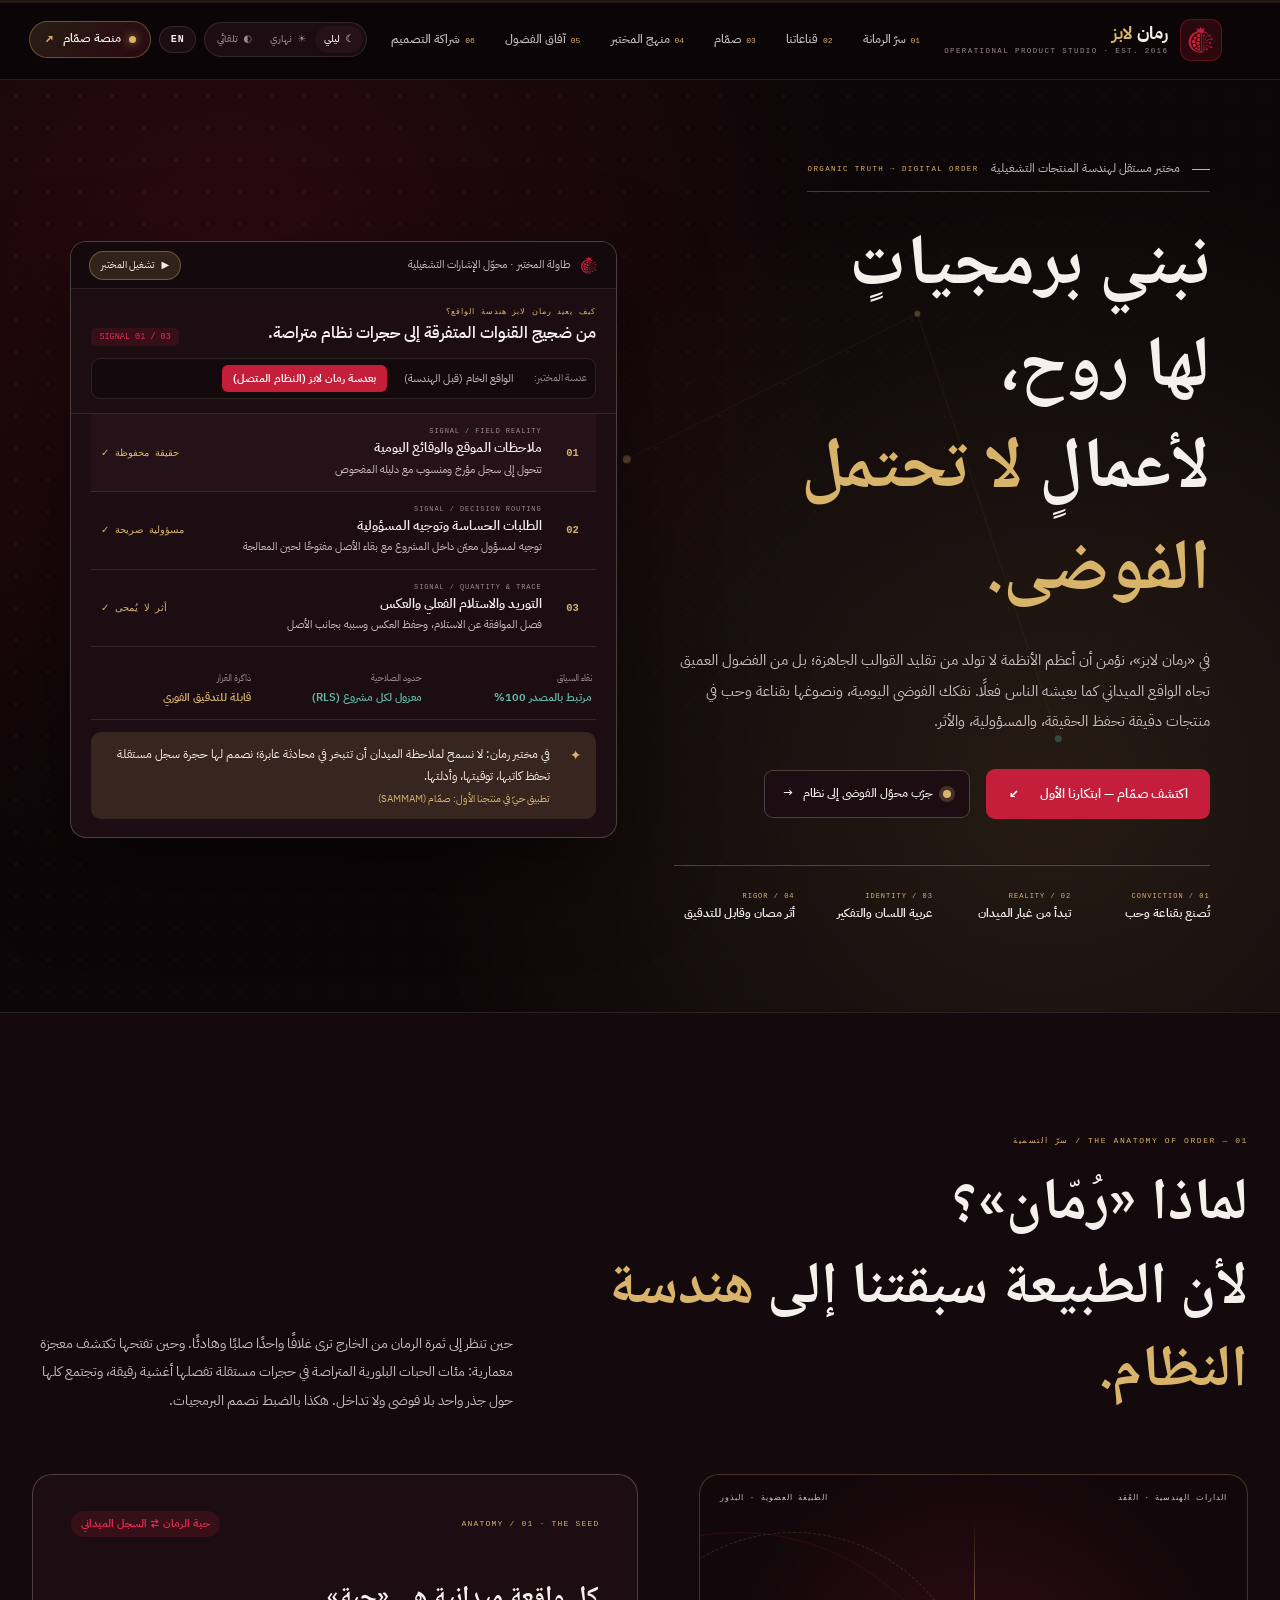
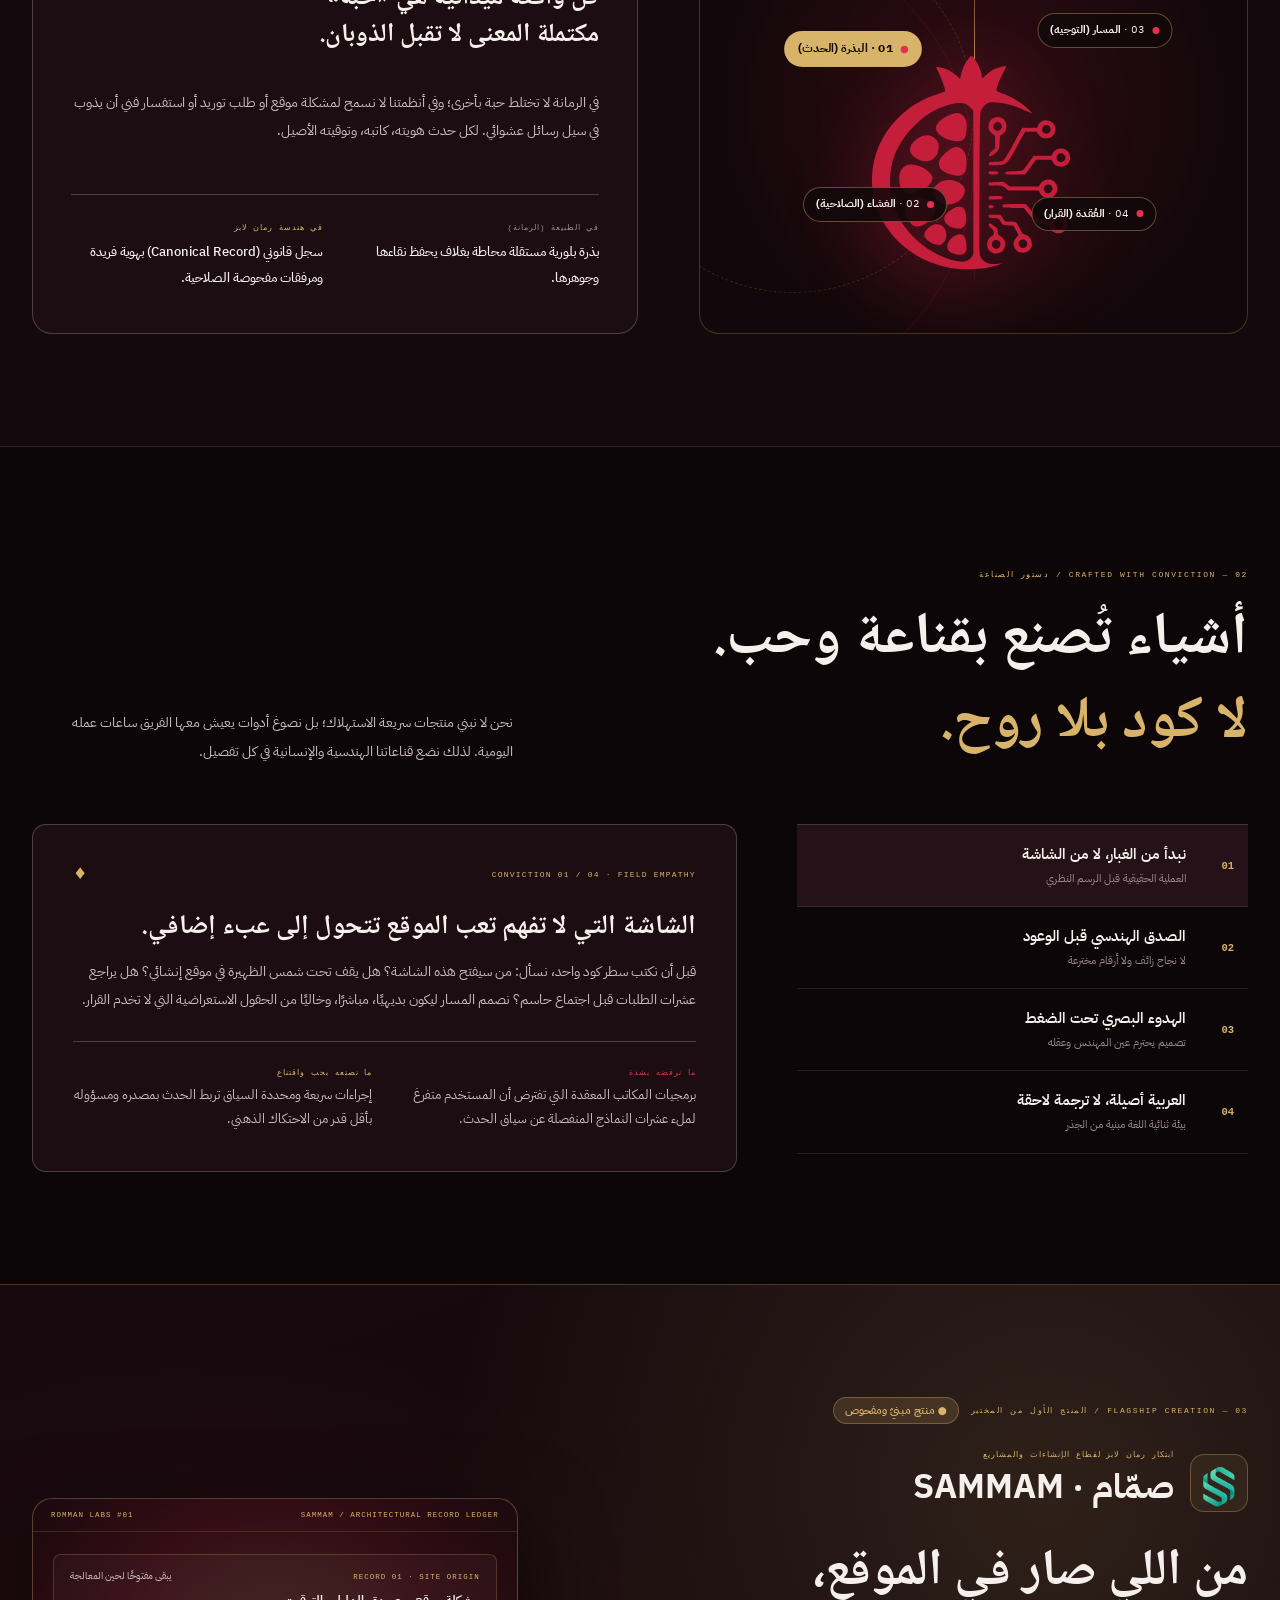
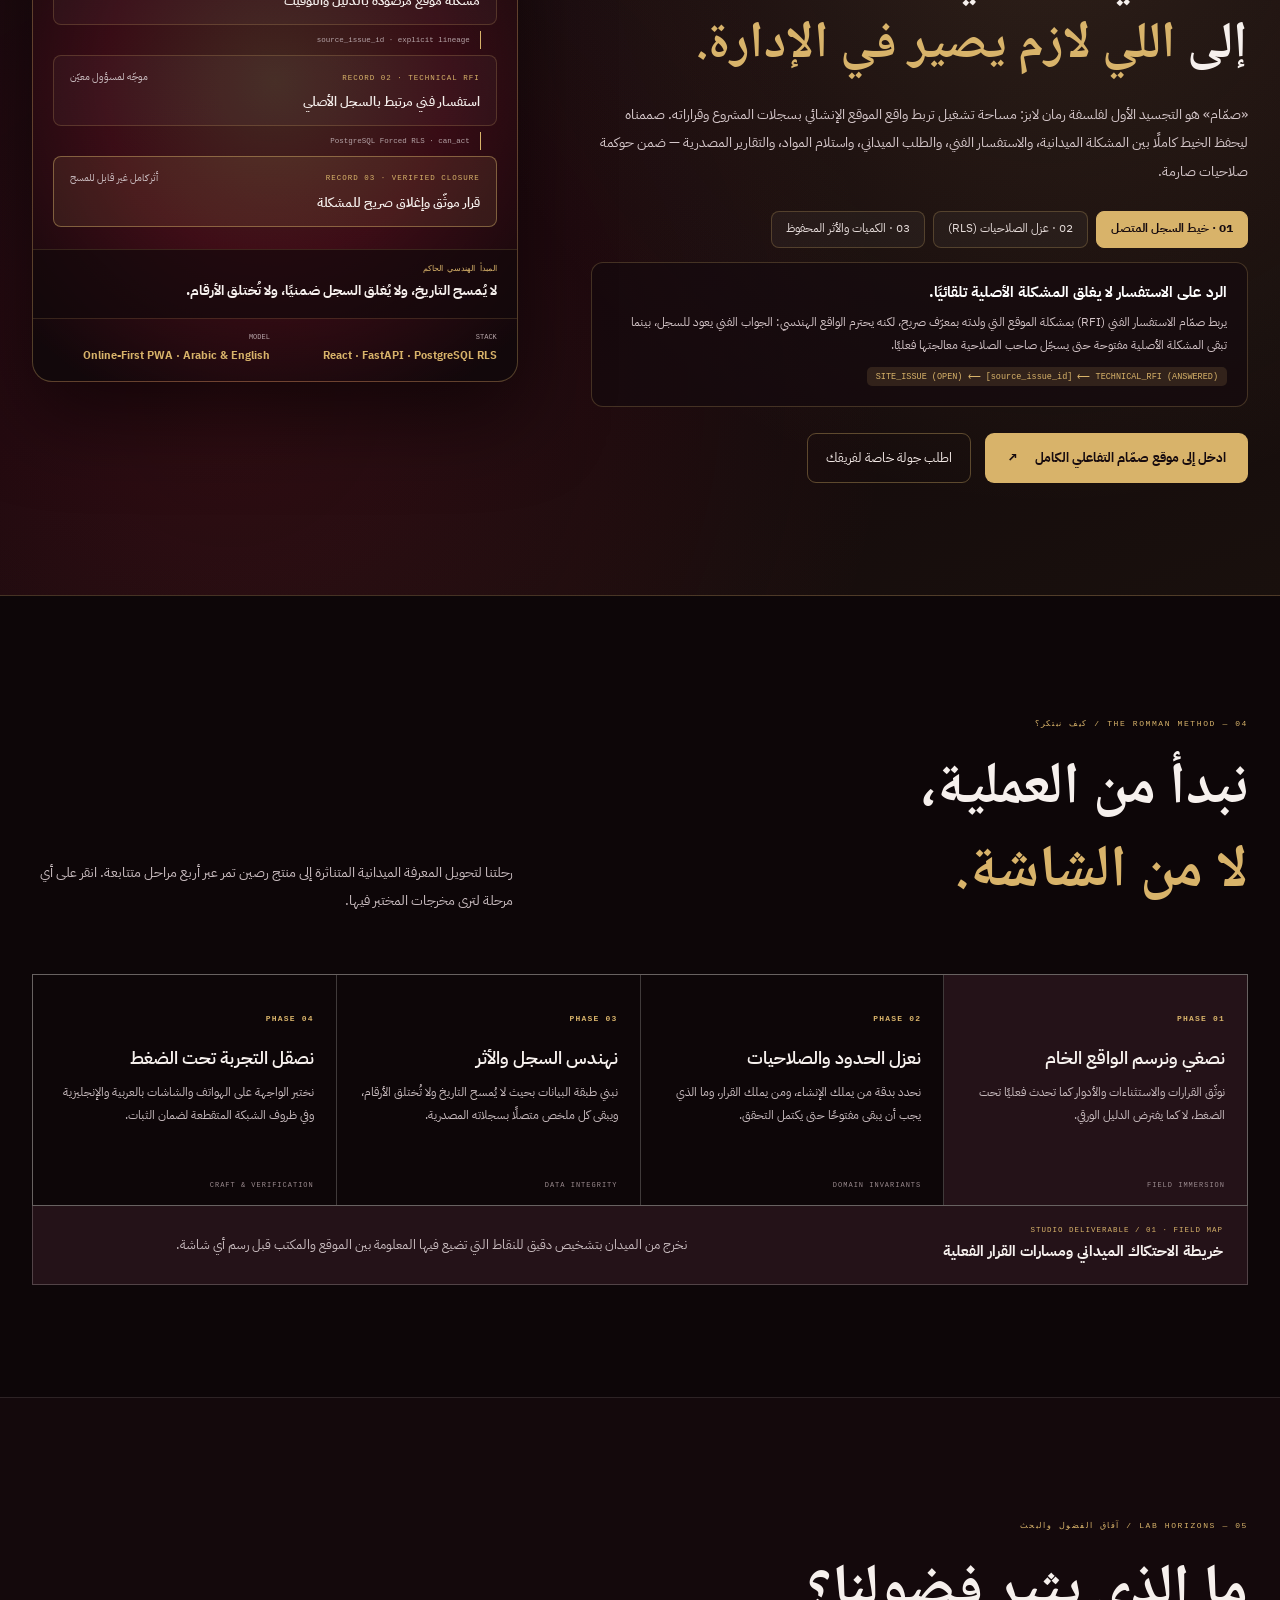
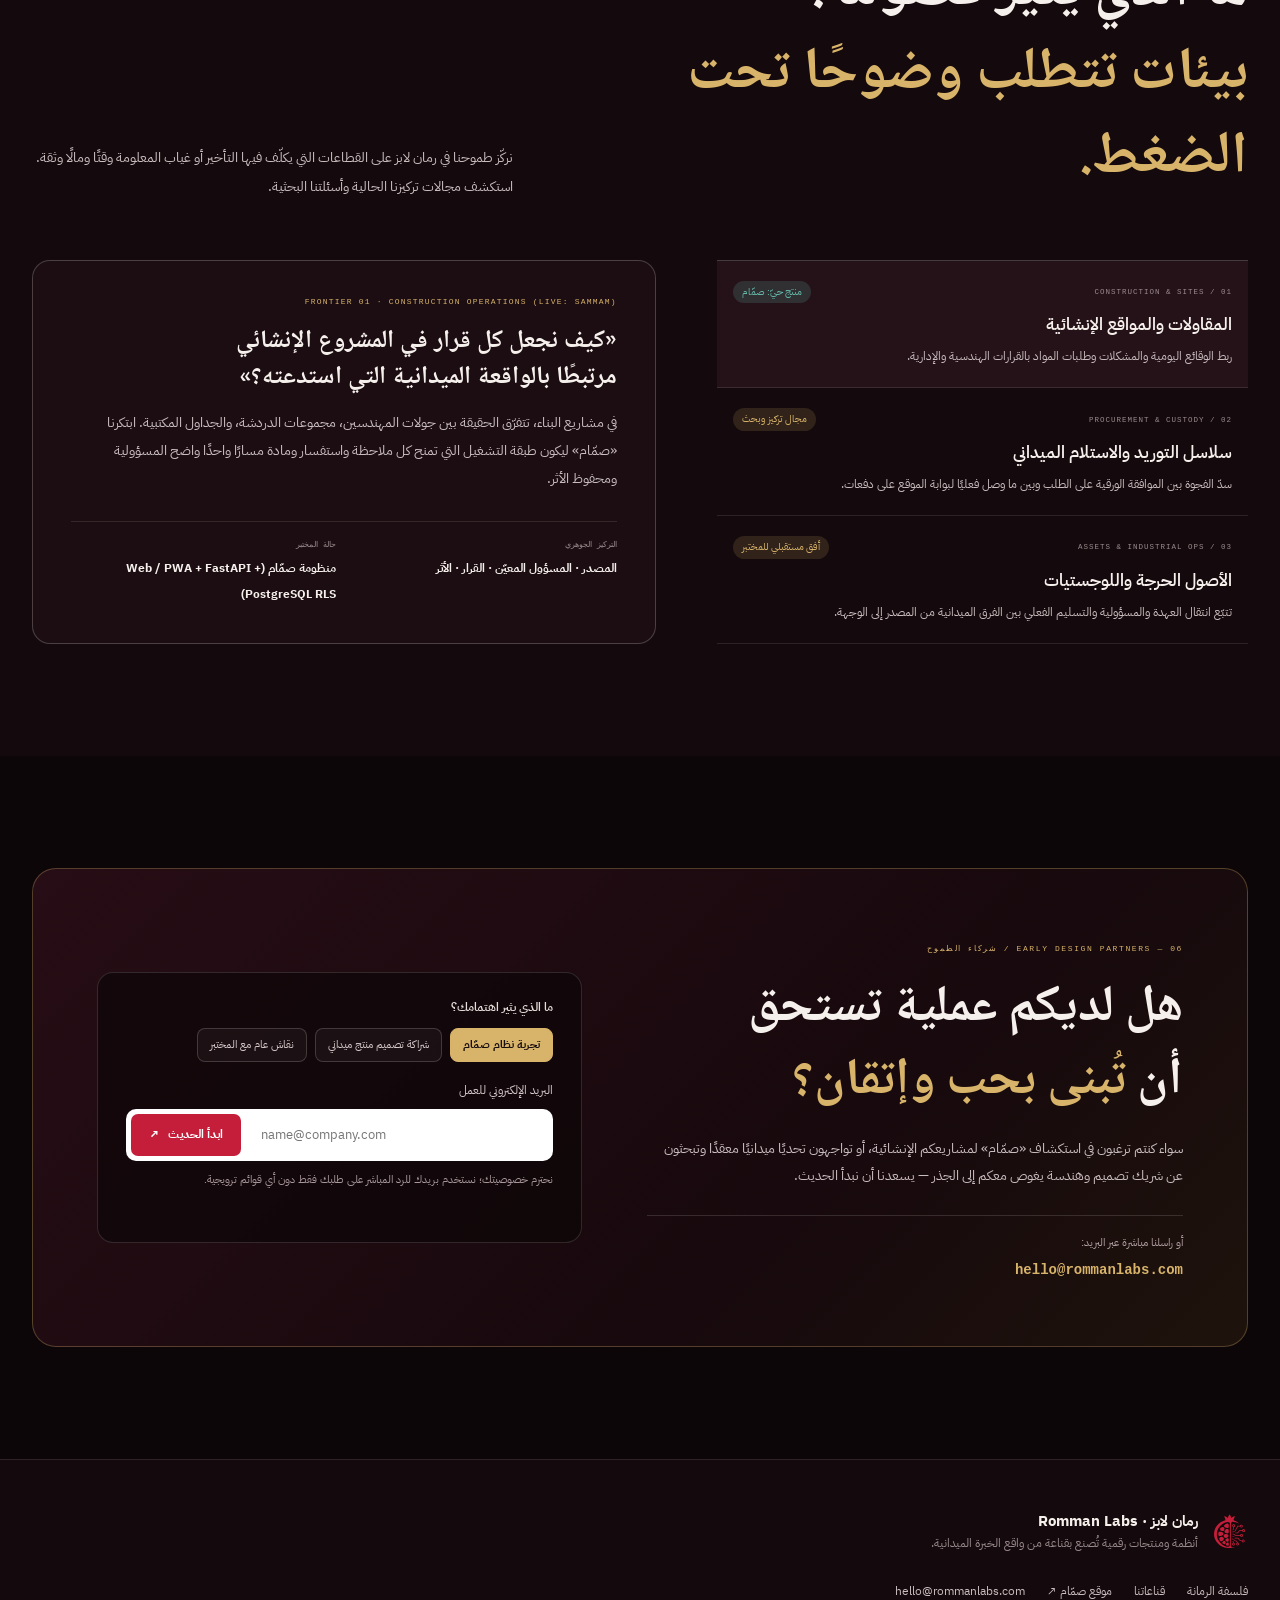
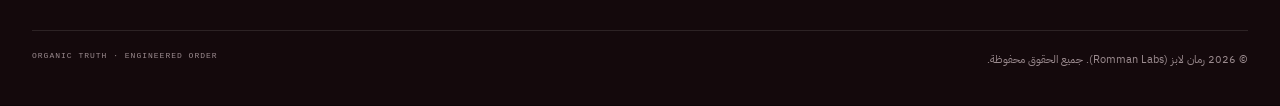
==== commit af722a2a: "refactor: redesign website UI styling and remove unused mascot assets" ====
--- a/index.html
+++ b/index.html
@@ -40,16 +40,6 @@
       <span class="scroll-progress-bar" id="scroll-progress-bar"></span>
     </div>
 
-    <aside class="chapter-rail" aria-label="فصول المختبر">
-      <a class="chapter-dot active" href="#top" data-chapter="top" aria-label="01 البداية"><span>01</span></a>
-      <a class="chapter-dot" href="#philosophy" data-chapter="philosophy" aria-label="02 فلسفة الرمانة"><span>02</span></a>
-      <a class="chapter-dot" href="#convictions" data-chapter="convictions" aria-label="03 قناعاتنا"><span>03</span></a>
-      <a class="chapter-dot" href="#samaam" data-chapter="samaam" aria-label="04 صمّام"><span>04</span></a>
-      <a class="chapter-dot" href="#approach" data-chapter="approach" aria-label="05 منهجنا"><span>05</span></a>
-      <a class="chapter-dot" href="#sectors" data-chapter="sectors" aria-label="06 آفاق البحث"><span>06</span></a>
-      <a class="chapter-dot" href="#contact" data-chapter="contact" aria-label="07 تواصل معنا"><span>07</span></a>
-    </aside>
-
     <header class="site-header">
       <a href="#top" class="brand" aria-label="رمان لابز — الرئيسية">
         <span class="brand-mark"><img src="./logo.svg" alt="" /></span>
@@ -547,23 +537,51 @@
               </div>
             </div>
 
-            <!-- Visual Stage: Mascot & Architecture Card -->
+            <!-- Visual Stage: Architectural System Blueprint -->
             <div class="samaam-visual-stage">
               <div class="samaam-portal-card">
                 <div class="portal-top">
-                  <span>SAMMAM / COMPANION & ARCHITECTURE</span>
+                  <span>SAMMAM / ARCHITECTURAL RECORD LEDGER</span>
                   <span>ROMMAN LABS #01</span>
                 </div>
-                <div class="portal-mascot-wrap">
-                  <img
-                    src="./assets/sammam-mascot-guide.webp"
-                    alt="صمّام — رفيق الهوية لمنتج صمام"
-                    loading="lazy"
-                  />
+                <div class="portal-blueprint-wrap">
+                  <div class="bp-node">
+                    <div class="bp-node-head">
+                      <span class="bp-code">RECORD 01 · SITE ORIGIN</span>
+                      <span class="bp-state" data-ar="يبقى مفتوحًا لحين المعالجة" data-en="Stays open until resolved">يبقى مفتوحًا لحين المعالجة</span>
+                    </div>
+                    <strong data-ar="مشكلة موقع مرصودة بالدليل والتوقيت" data-en="Attributed Site Issue with Governed Evidence">مشكلة موقع مرصودة بالدليل والتوقيت</strong>
+                  </div>
+
+                  <div class="bp-connector" aria-hidden="true">
+                    <span></span>
+                    <small>source_issue_id · explicit lineage</small>
+                  </div>
+
+                  <div class="bp-node">
+                    <div class="bp-node-head">
+                      <span class="bp-code">RECORD 02 · TECHNICAL RFI</span>
+                      <span class="bp-state" data-ar="موجّه لمسؤول معيّن" data-en="Assigned to project owner">موجّه لمسؤول معيّن</span>
+                    </div>
+                    <strong data-ar="استفسار فني مرتبط بالسجل الأصلي" data-en="Linked Technical RFI with Scoped Authority">استفسار فني مرتبط بالسجل الأصلي</strong>
+                  </div>
+
+                  <div class="bp-connector" aria-hidden="true">
+                    <span></span>
+                    <small>PostgreSQL Forced RLS · can_act</small>
+                  </div>
+
+                  <div class="bp-node is-gold">
+                    <div class="bp-node-head">
+                      <span class="bp-code">RECORD 03 · VERIFIED CLOSURE</span>
+                      <span class="bp-state" data-ar="أثر كامل غير قابل للمسح" data-en="Immutable audit trail">أثر كامل غير قابل للمسح</span>
+                    </div>
+                    <strong data-ar="قرار موثّق وإغلاق صريح للمشكلة" data-en="Authorized Decision & Explicit Resolution">قرار موثّق وإغلاق صريح للمشكلة</strong>
+                  </div>
                 </div>
                 <div class="portal-quote">
-                  <small data-ar="شخصية الهوية · صمّام" data-en="BRAND COMPANION · SAMMAM">شخصية الهوية · صمّام</small>
-                  <strong data-ar="«كل خطوة إلها أثر — من الميدان للقرار، خيط واحد.»" data-en="“Every step leaves a trace — one thread from field to decision.”">«كل خطوة إلها أثر — من الميدان للقرار، خيط واحد.»</strong>
+                  <small data-ar="المبدأ الهندسي الحاكم" data-en="GOVERNING ARCHITECTURAL PRINCIPLE">المبدأ الهندسي الحاكم</small>
+                  <strong data-ar="لا يُمسح التاريخ، ولا يُغلق السجل ضمنيًا، ولا تُختلق الأرقام." data-en="History is never erased, records never close implicitly, metrics are never fabricated.">لا يُمسح التاريخ، ولا يُغلق السجل ضمنيًا، ولا تُختلق الأرقام.</strong>
                 </div>
                 <div class="portal-specs">
                   <div>
--- a/styles.css
+++ b/styles.css
@@ -453,26 +453,22 @@
 .eyebrow {
   display: inline-flex;
   align-items: center;
-  gap: 10px;
-  padding: 7px 14px;
-  border-radius: 999px;
-  background: var(--gold-soft);
-  border: 1px solid rgba(216, 179, 106, 0.3);
-  color: var(--ink);
-  font-size: 11px;
+  gap: 12px;
+  padding: 0 0 12px;
+  border-bottom: 1px solid var(--line-strong);
+  color: var(--ink-2);
+  font-size: 11.5px;
 }
 
 .eyebrow-spark {
-  width: 7px;
-  height: 7px;
-  border-radius: 50%;
-  background: var(--ruby-bright);
-  box-shadow: 0 0 10px var(--ruby-bright);
+  width: 18px;
+  height: 1.5px;
+  background: var(--gold);
 }
 
 .eyebrow small {
   font: 7.5px var(--mono);
-  letter-spacing: 1.2px;
+  letter-spacing: 1.4px;
   color: var(--gold);
 }
 
@@ -489,10 +485,7 @@
 .samaam-intro h3 em,
 .contact-copy h2 em {
   font-style: normal;
-  background: linear-gradient(120deg, var(--ruby-bright) 0%, var(--gold) 100%);
-  -webkit-background-clip: text;
-  background-clip: text;
-  color: transparent;
+  color: var(--gold);
 }
 
 .hero-lead {
@@ -561,17 +554,16 @@
 .studio-pillars {
   display: grid;
   grid-template-columns: repeat(4, minmax(0, 1fr));
-  gap: 10px;
+  gap: 18px;
   margin-top: 46px;
   padding-top: 22px;
-  border-top: 1px solid var(--line);
+  border-top: 1px solid var(--line-strong);
 }
 
 .studio-pillar {
-  padding: 11px 12px;
-  border-radius: 9px;
-  background: var(--surface);
-  border: 1px solid var(--line);
+  padding: 4px 0;
+  background: transparent;
+  border: 0;
 }
 
 .studio-pillar small {
@@ -579,13 +571,14 @@
   font: 7px var(--mono);
   letter-spacing: 1px;
   color: var(--gold);
-  margin-bottom: 4px;
+  margin-bottom: 5px;
 }
 
 .studio-pillar strong {
   display: block;
-  font-size: 11px;
+  font-size: 11.5px;
   font-weight: 600;
+  color: var(--ink);
 }
 
 /* ==================== LAB SYNTHESIZER (HERO RIGHT) ==================== */
@@ -708,7 +701,7 @@
   padding: 0 20px;
   display: flex;
   flex-direction: column;
-  gap: 8px;
+  border-top: 1px solid var(--line);
 }
 
 .signal-node {
@@ -718,29 +711,26 @@
   gap: 12px;
   align-items: center;
   text-align: start;
-  padding: 12px 14px;
-  border-radius: 10px;
-  border: 1px solid var(--line);
-  background: var(--surface-2);
+  padding: 13px 10px;
+  border: 0;
+  border-bottom: 1px solid var(--line);
+  background: transparent;
   cursor: pointer;
-  transition: border-color 0.2s ease, transform 0.2s ease;
+  transition: background-color 0.2s ease;
 }
 
 .signal-node:hover,
 .signal-node.active {
-  border-color: var(--gold);
-  transform: translateY(-1px);
+  background: var(--surface-2);
 }
 
 .sig-num {
-  width: 28px;
-  height: 28px;
-  border-radius: 7px;
+  width: 26px;
+  height: 26px;
   display: grid;
   place-items: center;
-  background: var(--ruby-soft);
-  color: var(--ruby-bright);
-  font: 700 10px var(--mono);
+  color: var(--gold);
+  font: 700 10.5px var(--mono);
 }
 
 .sig-body {
@@ -767,30 +757,24 @@
 }
 
 .sig-tag {
-  font-size: 9.5px;
-  padding: 4px 9px;
-  border-radius: 999px;
-  background: var(--gold-soft);
-  color: var(--gold);
-  font-weight: 600;
+  font: 600 9.5px var(--mono);
+  color: var(--gold);
   white-space: nowrap;
 }
 
 .synth-telemetry {
   display: grid;
   grid-template-columns: repeat(3, minmax(0, 1fr));
-  gap: 8px;
-  margin: 14px 20px 0;
-  padding: 10px 12px;
-  border-radius: 10px;
-  background: var(--bg-soft);
-  border: 1px solid var(--line);
+  gap: 14px;
+  margin: 12px 20px 0;
+  padding: 12px 4px;
+  border-bottom: 1px solid var(--line);
 }
 
 .synth-metric {
   display: flex;
   flex-direction: column;
-  gap: 4px;
+  gap: 3px;
 }
 
 .synth-metric small {
@@ -799,26 +783,20 @@
 }
 
 .m-pill {
-  display: inline-flex;
-  align-self: flex-start;
-  padding: 3px 8px;
-  border-radius: 5px;
-  font-size: 10px;
+  font-size: 11px;
   font-weight: 600;
+  color: var(--ink);
 }
 
 .m-pill.is-good {
-  background: rgba(101, 185, 170, 0.18);
   color: var(--emerald);
 }
 
 .m-pill.is-gold {
-  background: var(--gold-soft);
   color: var(--gold);
 }
 
 .m-pill.is-warn {
-  background: var(--ruby-soft);
   color: var(--ruby-bright);
 }
 
@@ -1059,34 +1037,33 @@
 .anatomy-comparison {
   display: grid;
   grid-template-columns: repeat(2, minmax(0, 1fr));
-  gap: 14px;
+  gap: 24px;
   margin-top: 28px;
   padding-top: 22px;
-  border-top: 1px solid var(--line);
+  border-top: 1px solid var(--line-strong);
 }
 
 .comp-box {
-  padding: 14px 16px;
-  border-radius: 12px;
-  background: var(--surface-2);
-  border: 1px solid var(--line);
-}
-
-.comp-box.is-engineered {
-  border-color: rgba(216, 179, 106, 0.38);
+  padding: 6px 0;
+  background: transparent;
+  border: 0;
+}
+
+.comp-box.is-engineered small {
+  color: var(--gold);
 }
 
 .comp-box small {
   display: block;
   font: 7.5px var(--mono);
   letter-spacing: 1px;
-  color: var(--gold);
+  color: var(--muted);
   margin-bottom: 6px;
 }
 
 .comp-box strong {
-  font-size: 12px;
-  line-height: 1.75;
+  font-size: 12.5px;
+  line-height: 1.8;
   font-weight: 500;
 }
 
@@ -1101,7 +1078,7 @@
 .conviction-tabs {
   display: flex;
   flex-direction: column;
-  gap: 10px;
+  border-top: 1px solid var(--line-strong);
 }
 
 .conv-tab {
@@ -1111,29 +1088,27 @@
   gap: 12px;
   align-items: center;
   text-align: start;
-  padding: 16px 18px;
-  border-radius: 12px;
-  background: var(--surface);
-  border: 1px solid var(--line);
+  padding: 18px 14px;
+  border: 0;
+  border-bottom: 1px solid var(--line);
+  background: transparent;
   cursor: pointer;
-  transition: background-color 0.2s ease, border-color 0.2s ease, transform 0.2s ease;
+  transition: background-color 0.2s ease;
 }
 
 .conv-tab:hover,
 .conv-tab.active {
   background: var(--surface-2);
-  border-color: var(--ruby-bright);
-  transform: translateY(-2px);
 }
 
 .conv-tab > span {
-  font: 700 10px var(--mono);
-  color: var(--ruby-bright);
+  font: 700 10.5px var(--mono);
+  color: var(--gold);
 }
 
 .conv-tab strong {
   display: block;
-  font-size: 14px;
+  font-size: 14.5px;
   font-weight: 600;
 }
 
@@ -1146,7 +1121,7 @@
 
 .conviction-stage {
   padding: 36px 40px;
-  border-radius: 18px;
+  border-radius: 14px;
   background: var(--surface);
   border: 1px solid var(--line-strong);
   display: flex;
@@ -1167,8 +1142,8 @@
 }
 
 .conv-heart {
-  font-size: 20px;
-  color: var(--ruby-bright);
+  font-size: 16px;
+  color: var(--gold);
 }
 
 .conviction-stage h3 {
@@ -1187,27 +1162,24 @@
 .conv-contrast {
   display: grid;
   grid-template-columns: repeat(2, minmax(0, 1fr));
-  gap: 16px;
+  gap: 24px;
   margin-top: 28px;
+  padding-top: 22px;
+  border-top: 1px solid var(--line-strong);
 }
 
 .contrast-card {
-  padding: 16px 18px;
-  border-radius: 12px;
-  background: var(--surface-2);
-  border: 1px solid var(--line);
+  padding: 4px 0;
+  background: transparent;
+  border: 0;
 }
 
 .contrast-card.is-refuse small {
   color: var(--ruby-bright);
 }
 
-.contrast-card.is-embrace {
-  border-color: rgba(101, 185, 170, 0.35);
-}
-
 .contrast-card.is-embrace small {
-  color: var(--emerald);
+  color: var(--gold);
 }
 
 .contrast-card small {
@@ -1218,8 +1190,8 @@
 }
 
 .contrast-card p {
-  font-size: 12px;
-  line-height: 1.85;
+  font-size: 12.5px;
+  line-height: 1.9;
   color: var(--ink-2);
 }
 
@@ -1419,22 +1391,68 @@
   color: var(--gold);
 }
 
-.portal-mascot-wrap {
-  height: 320px;
-  display: flex;
-  align-items: center;
-  justify-content: center;
-  padding: 16px;
-  overflow: hidden;
-  position: relative;
-}
-
-.portal-mascot-wrap img {
-  width: auto;
-  height: 280px;
-  max-width: 90%;
-  object-fit: contain;
-  filter: drop-shadow(0 24px 36px rgba(0, 0, 0, 0.55));
+.portal-blueprint-wrap {
+  padding: 22px 20px;
+  display: flex;
+  flex-direction: column;
+  gap: 6px;
+}
+
+.bp-node {
+  padding: 13px 16px;
+  border-radius: 8px;
+  background: rgba(255, 255, 255, 0.03);
+  border: 1px solid rgba(216, 179, 106, 0.22);
+}
+
+.bp-node.is-gold {
+  background: rgba(216, 179, 106, 0.1);
+  border-color: rgba(216, 179, 106, 0.45);
+}
+
+.bp-node-head {
+  display: flex;
+  justify-content: space-between;
+  align-items: center;
+  gap: 8px;
+  margin-bottom: 5px;
+}
+
+.bp-code {
+  font: 7.5px var(--mono);
+  letter-spacing: 1px;
+  color: var(--gold);
+}
+
+.bp-state {
+  font-size: 10px;
+  color: #cabdc0;
+}
+
+.bp-node strong {
+  display: block;
+  font-size: 13px;
+  font-weight: 600;
+  color: #f6f0ed;
+}
+
+.bp-connector {
+  display: flex;
+  align-items: center;
+  gap: 10px;
+  padding-inline-start: 16px;
+}
+
+.bp-connector span {
+  width: 1px;
+  height: 18px;
+  background: var(--gold);
+}
+
+.bp-connector small {
+  font: 7.5px var(--mono);
+  color: #b5a3a7;
+  direction: ltr;
 }
 
 .portal-quote {
@@ -1478,31 +1496,30 @@
 .method-grid {
   display: grid;
   grid-template-columns: repeat(4, minmax(0, 1fr));
-  gap: 16px;
+  gap: 1px;
+  background: var(--line-strong);
+  border: 1px solid var(--line-strong);
 }
 
 .method-card {
-  padding: 24px 20px 44px;
+  padding: 28px 22px 48px;
   min-height: 230px;
-  border-radius: 14px;
-  background: var(--surface);
-  border: 1px solid var(--line);
+  background: var(--bg);
+  border: 0;
   position: relative;
   cursor: pointer;
-  transition: transform 0.2s ease, border-color 0.2s ease;
+  transition: background-color 0.2s ease;
 }
 
 .method-card:hover,
 .method-card.active {
-  transform: translateY(-3px);
-  border-color: var(--gold);
   background: var(--surface-2);
 }
 
 .m-index {
   font: 700 8px var(--mono);
   letter-spacing: 1.2px;
-  color: var(--ruby-bright);
+  color: var(--gold);
 }
 
 .method-card h3 {
@@ -1520,18 +1537,18 @@
 .method-card small {
   position: absolute;
   bottom: 16px;
-  inset-inline-start: 20px;
+  inset-inline-start: 22px;
   font: 7px var(--mono);
   letter-spacing: 1px;
   color: var(--muted);
 }
 
 .method-output-bar {
-  margin-top: 18px;
+  margin-top: 0;
   padding: 20px 24px;
-  border-radius: 14px;
   background: var(--surface-2);
   border: 1px solid var(--line-strong);
+  border-top: 0;
   display: grid;
   grid-template-columns: minmax(0, 0.9fr) minmax(0, 1.1fr);
   gap: 20px;
@@ -1572,25 +1589,23 @@
 .horizon-cards {
   display: flex;
   flex-direction: column;
-  gap: 12px;
+  border-top: 1px solid var(--line-strong);
 }
 
 .horizon-card {
   width: 100%;
   text-align: start;
-  padding: 20px 22px;
-  border-radius: 14px;
-  background: var(--surface);
-  border: 1px solid var(--line);
+  padding: 20px 16px;
+  background: transparent;
+  border: 0;
+  border-bottom: 1px solid var(--line);
   cursor: pointer;
-  transition: border-color 0.2s ease, transform 0.2s ease;
+  transition: background-color 0.2s ease;
 }
 
 .horizon-card:hover,
 .horizon-card.active {
-  border-color: var(--gold);
   background: var(--surface-2);
-  transform: translateY(-2px);
 }
 
 .h-card-top {
